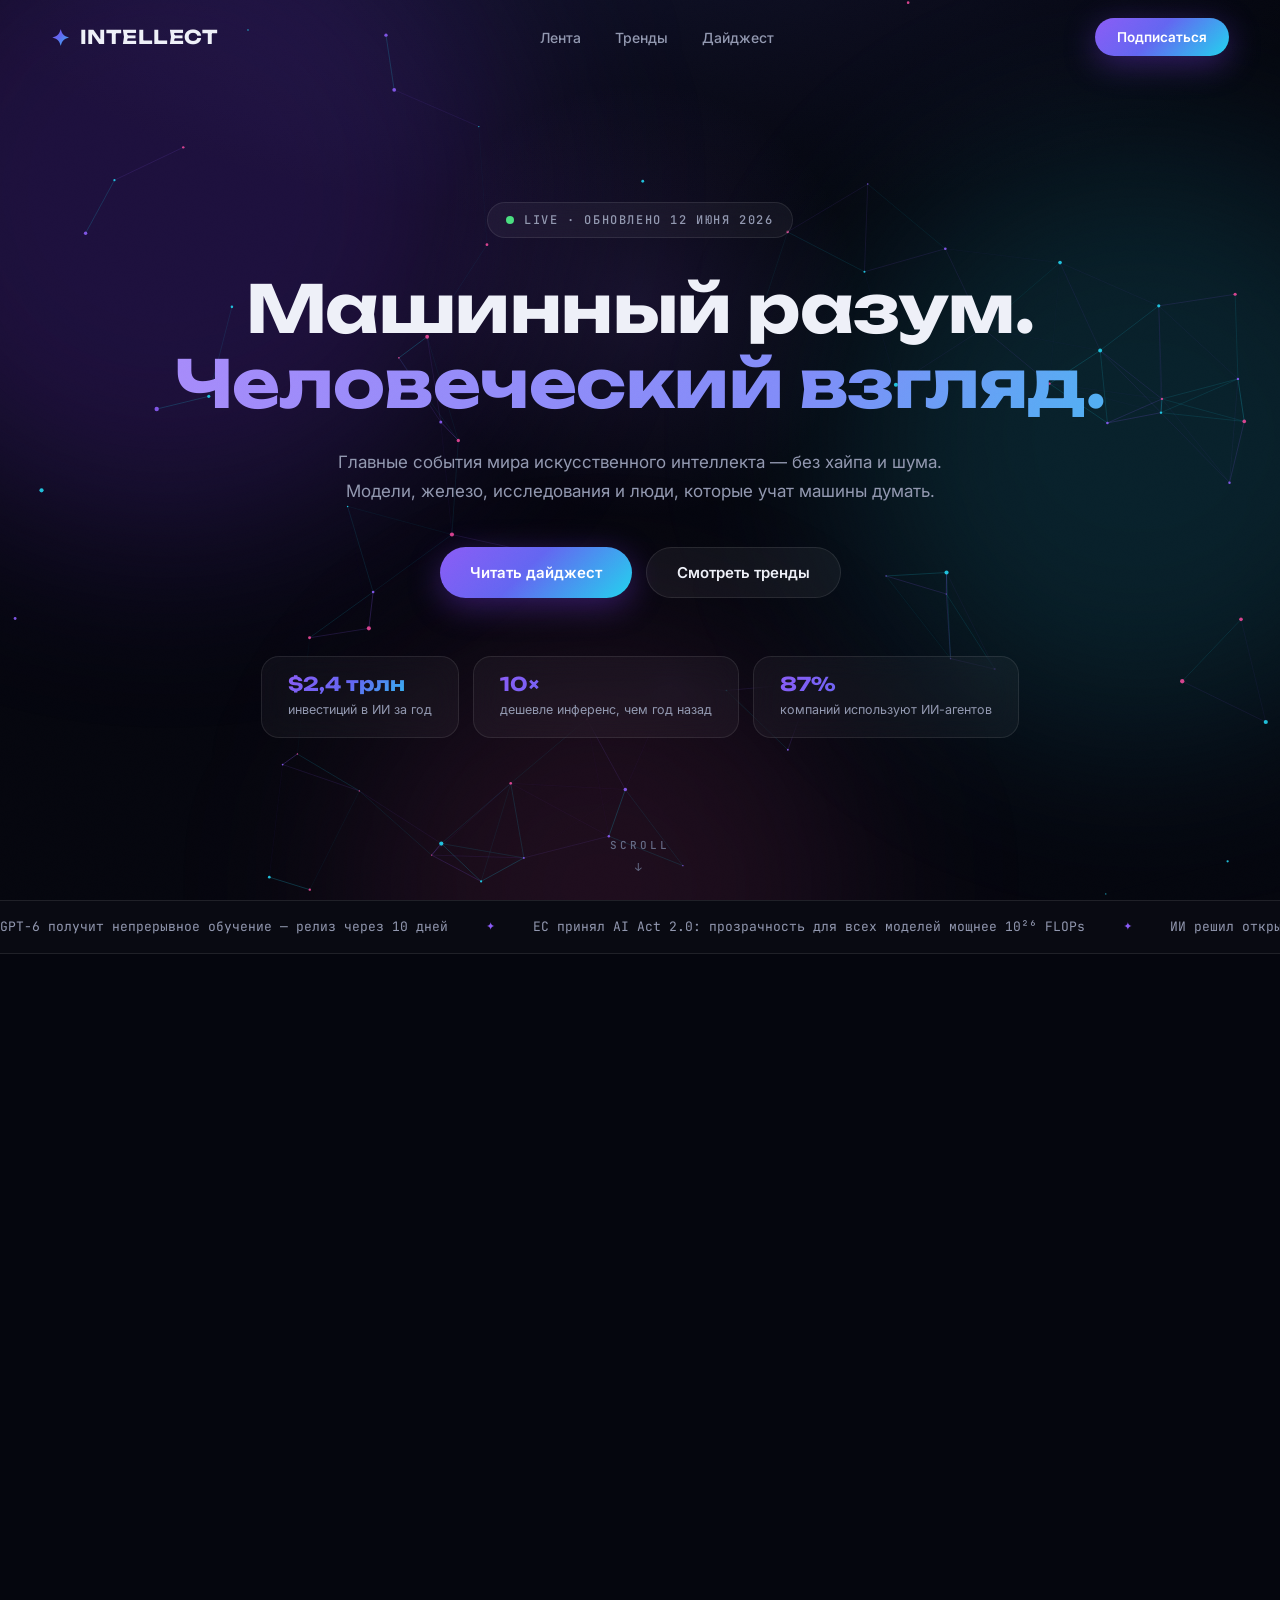
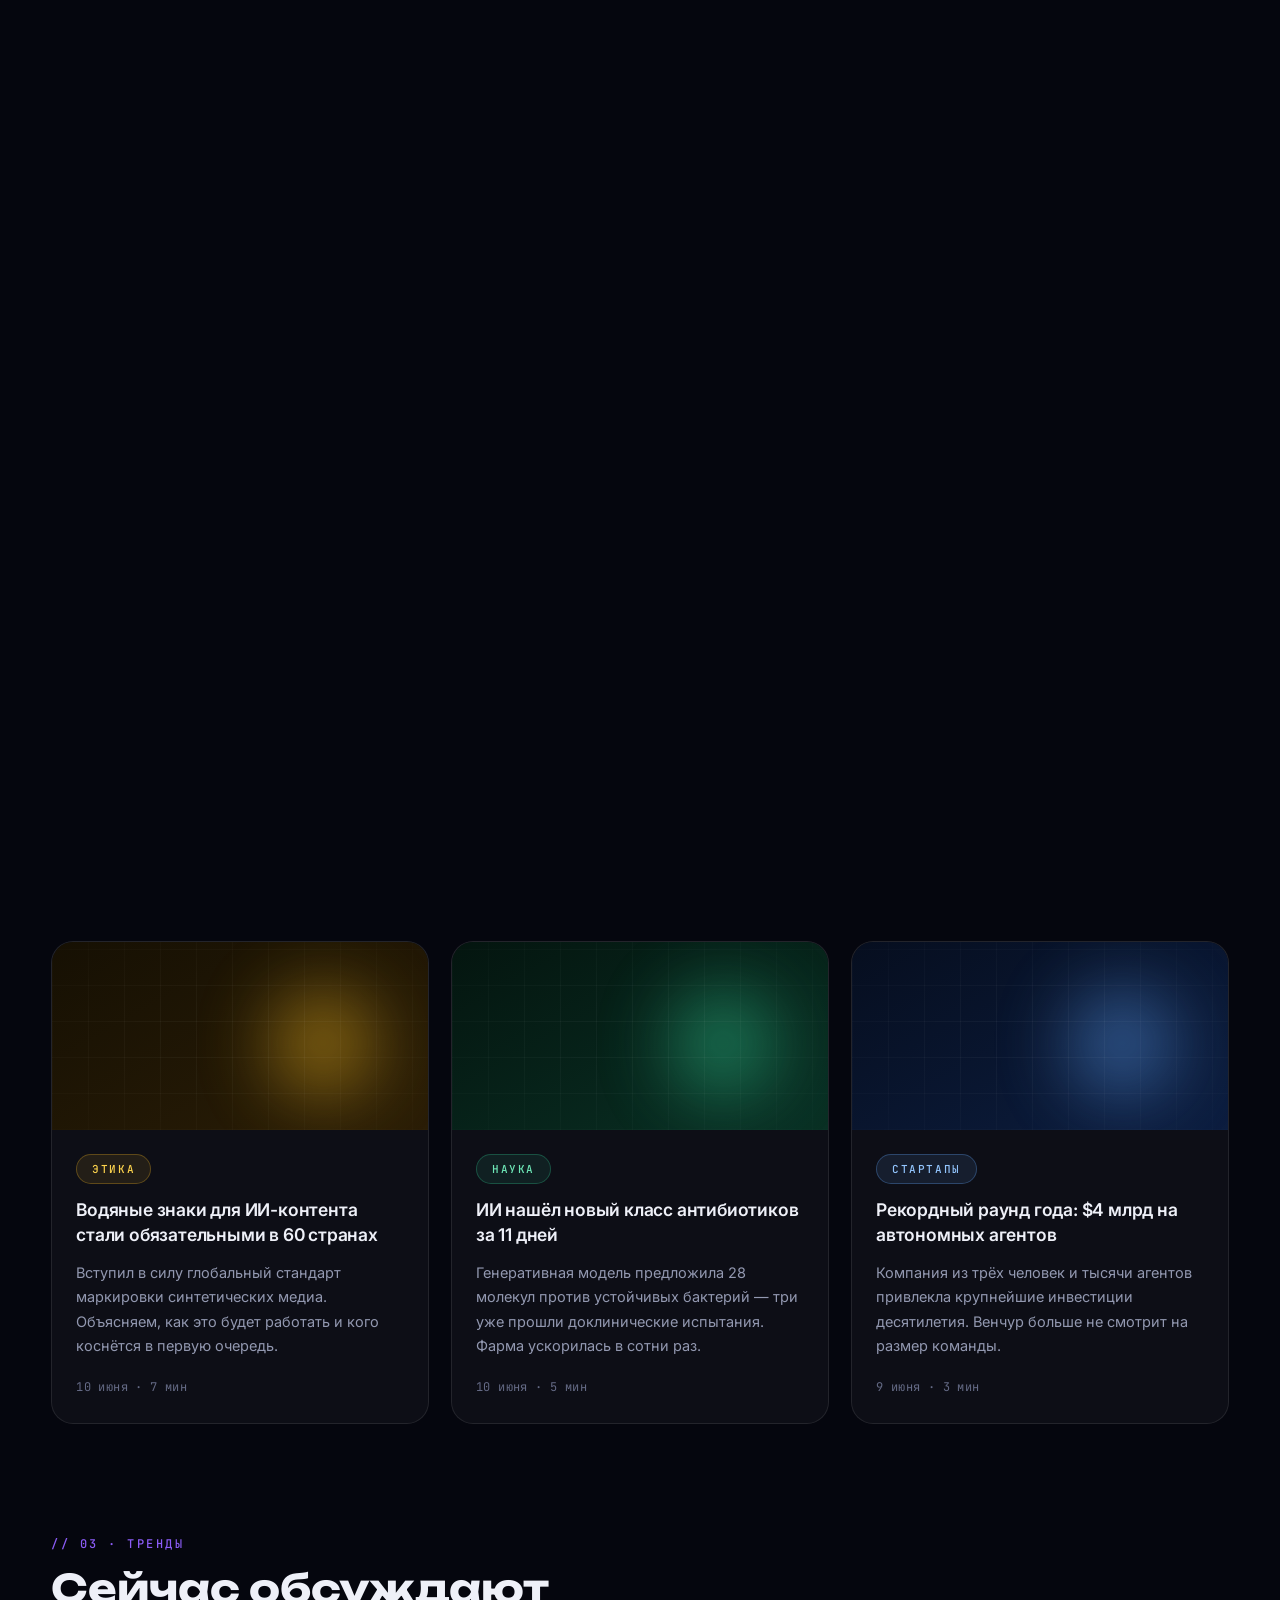
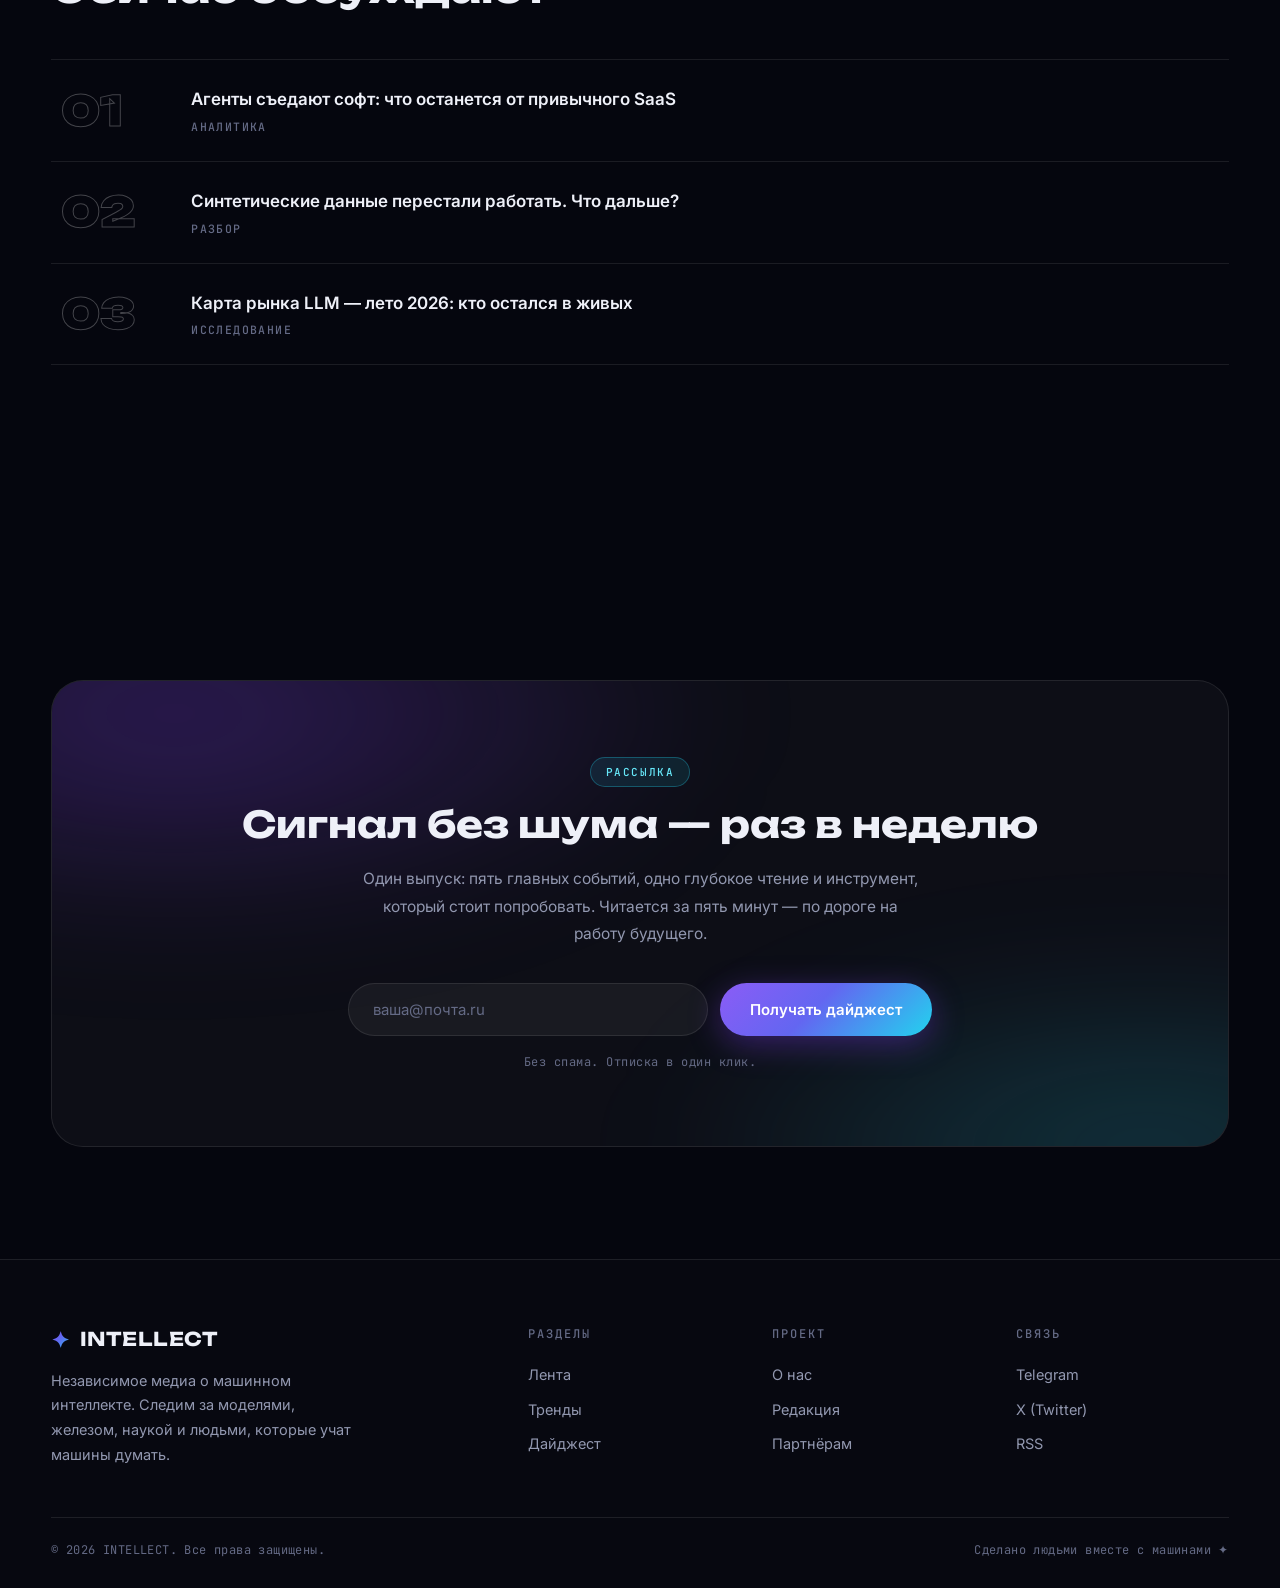
==== index.html @ b6267f6d "Add INTELLECT — AI news landing page design Self-contained dark futuristic landing page for an AI ne" ====
<!DOCTYPE html>
<html lang="ru" id="top">
<head>
<meta charset="UTF-8">
<meta name="viewport" content="width=device-width, initial-scale=1.0">
<title>INTELLECT — новости искусственного интеллекта</title>
<meta name="description" content="Главные события мира искусственного интеллекта — модели, железо, исследования и люди, которые учат машины думать. Без хайпа и шума.">
<meta property="og:title" content="INTELLECT — новости искусственного интеллекта">
<meta property="og:description" content="Машинный разум. Человеческий взгляд. Главные новости ИИ — каждый день.">
<meta property="og:type" content="website">
<link rel="icon" href="data:image/svg+xml,%3Csvg xmlns='http://www.w3.org/2000/svg' viewBox='0 0 64 64'%3E%3Cdefs%3E%3ClinearGradient id='g' x1='0' y1='0' x2='1' y2='1'%3E%3Cstop offset='0' stop-color='%238b5cf6'/%3E%3Cstop offset='1' stop-color='%2322d3ee'/%3E%3C/linearGradient%3E%3C/defs%3E%3Crect width='64' height='64' rx='14' fill='url(%23g)'/%3E%3Cpath d='M32 12l5 13 13 5-13 5-5 13-5-13-13-5 13-5z' fill='white'/%3E%3C/svg%3E">
<link rel="preconnect" href="https://fonts.googleapis.com">
<link rel="preconnect" href="https://fonts.gstatic.com" crossorigin>
<link href="https://fonts.googleapis.com/css2?family=Unbounded:wght@500;600;700;900&family=Inter:wght@400;500;600;700&family=JetBrains+Mono:wght@400;500&display=swap" rel="stylesheet">
<style>
/* ============ БАЗА ============ */
:root{
  --bg:#05060e;
  --bg-2:#0a0c1a;
  --card:rgba(255,255,255,.035);
  --line:rgba(255,255,255,.09);
  --txt:#eef0f8;
  --mut:#9298b0;
  --mut-2:#646a85;
  --vio:#8b5cf6;
  --cyn:#22d3ee;
  --pnk:#f472b6;
  --grad:linear-gradient(135deg,#8b5cf6 0%,#6366f1 45%,#22d3ee 100%);
  --ease:cubic-bezier(.22,1,.36,1);
}
*{margin:0;padding:0;box-sizing:border-box}
html{scroll-behavior:smooth;scroll-padding-top:96px}
body{
  background:var(--bg);
  color:var(--txt);
  font:400 16px/1.6 "Inter",system-ui,sans-serif;
  -webkit-font-smoothing:antialiased;
  overflow-x:hidden;
}
::selection{background:rgba(139,92,246,.45);color:#fff}
::-webkit-scrollbar{width:10px}
::-webkit-scrollbar-track{background:var(--bg)}
::-webkit-scrollbar-thumb{background:linear-gradient(180deg,#8b5cf6,#22d3ee);border-radius:99px;border:2px solid var(--bg)}
a{color:inherit;text-decoration:none}
img{max-width:100%;display:block}
.container{width:min(1180px,92%);margin:0 auto}
:focus-visible{outline:2px solid var(--vio);outline-offset:3px;border-radius:6px}

/* ============ ГЛОБАЛЬНЫЕ СЛОИ ============ */
.progress{
  position:fixed;top:0;left:0;z-index:100;
  width:100%;height:2px;
  background:var(--grad);
  transform-origin:0 50%;transform:scaleX(0);
}
.glow{
  position:fixed;top:0;left:0;z-index:1;
  width:620px;height:620px;border-radius:50%;
  background:radial-gradient(closest-side,rgba(139,92,246,.13),transparent 70%);
  pointer-events:none;mix-blend-mode:screen;
  will-change:transform;
}
.grain{
  position:fixed;inset:0;z-index:90;pointer-events:none;
  opacity:.05;mix-blend-mode:overlay;
  background-image:url("data:image/svg+xml,%3Csvg xmlns='http://www.w3.org/2000/svg' width='160' height='160'%3E%3Cfilter id='n'%3E%3CfeTurbulence type='fractalNoise' baseFrequency='0.9' numOctaves='2'/%3E%3C/filter%3E%3Crect width='160' height='160' filter='url(%23n)' opacity='0.5'/%3E%3C/svg%3E");
}
@media (pointer:coarse){.glow{display:none}}

/* ============ НАВИГАЦИЯ ============ */
.nav{
  position:fixed;top:0;left:0;right:0;z-index:50;
  transition:background .4s,border-color .4s,backdrop-filter .4s;
  border-bottom:1px solid transparent;
}
.nav.scrolled{
  background:rgba(5,6,14,.72);
  -webkit-backdrop-filter:blur(18px);backdrop-filter:blur(18px);
  border-bottom-color:var(--line);
}
.nav-inner{height:74px;display:flex;align-items:center;justify-content:space-between;gap:24px}
.logo{
  font:700 19px "Unbounded",sans-serif;letter-spacing:.5px;
  display:flex;align-items:center;gap:10px;white-space:nowrap;
}
.logo .spark{
  background:var(--grad);
  -webkit-background-clip:text;background-clip:text;color:transparent;
  font-size:22px;
}
.nav-links{display:flex;gap:34px}
.nav-links a{
  font:500 14px "Inter",sans-serif;color:var(--mut);
  padding:6px 0;position:relative;transition:color .3s;
}
.nav-links a::after{
  content:"";position:absolute;left:0;bottom:0;height:2px;width:100%;
  background:var(--grad);border-radius:2px;
  transform:scaleX(0);transform-origin:0 50%;transition:transform .35s var(--ease);
}
.nav-links a:hover{color:var(--txt)}
.nav-links a:hover::after{transform:scaleX(1)}

.btn{
  display:inline-flex;align-items:center;justify-content:center;gap:9px;
  padding:15px 30px;border-radius:999px;border:0;cursor:pointer;
  font:600 15px "Inter",sans-serif;color:var(--txt);
  transition:transform .3s var(--ease),box-shadow .3s,background .3s,border-color .3s;
  white-space:nowrap;
}
.btn-primary{
  background:var(--grad);color:#fff;
  box-shadow:0 8px 32px rgba(124,58,237,.38);
}
.btn-primary:hover{transform:translateY(-2px);box-shadow:0 14px 44px rgba(124,58,237,.5)}
.btn-ghost{
  background:rgba(255,255,255,.05);
  border:1px solid var(--line);
}
.btn-ghost:hover{transform:translateY(-2px);border-color:rgba(255,255,255,.25);background:rgba(255,255,255,.08)}
.btn-small{padding:11px 22px;font-size:13.5px}

.burger{
  display:none;flex-direction:column;gap:6px;
  background:none;border:0;cursor:pointer;padding:8px;z-index:60;
}
.burger span{width:24px;height:2px;background:var(--txt);border-radius:2px;transition:transform .35s var(--ease),opacity .3s}
.menu-open .burger span:nth-child(1){transform:translateY(4px) rotate(45deg)}
.menu-open .burger span:nth-child(2){transform:translateY(-4px) rotate(-45deg)}

.mobile-menu{
  position:fixed;inset:0;z-index:49;
  background:rgba(5,6,14,.93);
  -webkit-backdrop-filter:blur(24px);backdrop-filter:blur(24px);
  display:flex;flex-direction:column;align-items:center;justify-content:center;gap:10px;
  opacity:0;pointer-events:none;transition:opacity .4s;
}
.menu-open .mobile-menu{opacity:1;pointer-events:auto}
.mobile-menu a{font:600 1.55rem "Unbounded",sans-serif;padding:16px;color:var(--mut);transition:color .3s}
.mobile-menu a:hover{color:var(--txt)}

/* ============ HERO ============ */
.hero{
  position:relative;min-height:100svh;
  display:flex;align-items:center;
  padding:150px 0 110px;
  overflow:hidden;
  background:radial-gradient(ellipse 80% 50% at 50% -10%,rgba(99,102,241,.12),transparent 70%);
}
.aurora{
  position:absolute;border-radius:50%;
  filter:blur(95px);pointer-events:none;will-change:transform;
}
.a1{width:54vw;height:54vw;left:-14vw;top:-12vw;background:rgba(124,58,237,.21);animation:drift1 22s ease-in-out infinite alternate}
.a2{width:46vw;height:46vw;right:-12vw;top:16%;background:rgba(34,211,238,.13);animation:drift2 26s ease-in-out infinite alternate}
.a3{width:38vw;height:38vw;left:28%;bottom:-18vw;background:rgba(236,72,153,.11);animation:drift3 30s ease-in-out infinite alternate}
@keyframes drift1{to{transform:translate(9vw,7vw) scale(1.15)}}
@keyframes drift2{to{transform:translate(-7vw,9vw) scale(1.2)}}
@keyframes drift3{to{transform:translate(6vw,-8vw) scale(1.1)}}

#net{position:absolute;inset:0;width:100%;height:100%;z-index:1}
.hero-content{position:relative;z-index:2;text-align:center}

.live-chip{
  display:inline-flex;align-items:center;gap:10px;
  font:500 12px "JetBrains Mono",monospace;letter-spacing:1.6px;text-transform:uppercase;
  color:var(--mut);
  background:rgba(255,255,255,.045);border:1px solid var(--line);
  padding:9px 18px;border-radius:999px;margin-bottom:34px;
  -webkit-backdrop-filter:blur(10px);backdrop-filter:blur(10px);
}
.live-chip .dot{
  width:8px;height:8px;border-radius:50%;background:#4ade80;
  animation:pulse 2s ease-in-out infinite;
}
@keyframes pulse{
  0%,100%{box-shadow:0 0 0 0 rgba(74,222,128,.55)}
  50%{box-shadow:0 0 0 7px rgba(74,222,128,0)}
}

.hero h1{
  font:700 clamp(2.15rem,5.6vw,4.1rem)/1.14 "Unbounded",sans-serif;
  letter-spacing:-.5px;margin-bottom:26px;
}
.grad{
  background:linear-gradient(120deg,#a78bfa,#818cf8 30%,#22d3ee 60%,#f472b6 90%);
  background-size:220% 220%;
  -webkit-background-clip:text;background-clip:text;color:transparent;
  animation:gradShift 8s ease-in-out infinite alternate;
}
@keyframes gradShift{to{background-position:100% 100%}}

.hero-sub{
  max-width:620px;margin:0 auto 40px;
  font-size:17px;line-height:1.75;color:var(--mut);
}
.hero-actions{display:flex;gap:14px;justify-content:center;flex-wrap:wrap;margin-bottom:58px}

.hero-stats{display:flex;gap:14px;justify-content:center;flex-wrap:wrap}
.stat{
  background:rgba(255,255,255,.04);border:1px solid var(--line);
  -webkit-backdrop-filter:blur(14px);backdrop-filter:blur(14px);
  border-radius:18px;padding:15px 26px;text-align:left;
  animation:float 7s ease-in-out infinite;
}
.stat:nth-child(2){animation-delay:1.2s;animation-duration:8s}
.stat:nth-child(3){animation-delay:2.4s;animation-duration:9s}
@keyframes float{50%{transform:translateY(-9px)}}
.stat b{display:block;font:700 19px "Unbounded",sans-serif;
  background:var(--grad);-webkit-background-clip:text;background-clip:text;color:transparent;}
.stat span{font-size:12.5px;color:var(--mut)}

.scroll-hint{
  position:absolute;bottom:26px;left:50%;transform:translateX(-50%);z-index:2;
  font:500 11px "JetBrains Mono",monospace;letter-spacing:3px;text-transform:uppercase;
  color:var(--mut-2);display:flex;flex-direction:column;align-items:center;gap:8px;
}
.scroll-hint i{font-style:normal;animation:bounce 1.8s ease-in-out infinite}
@keyframes bounce{50%{transform:translateY(6px)}}

/* ============ БЕГУЩАЯ СТРОКА ============ */
.ticker{
  border-top:1px solid var(--line);border-bottom:1px solid var(--line);
  background:rgba(255,255,255,.018);
  padding:17px 0;overflow:hidden;position:relative;z-index:2;
}
.ticker-track{display:flex;width:max-content;animation:tick 42s linear infinite}
.ticker:hover .ticker-track{animation-play-state:paused}
.ticker-group{display:flex;align-items:center;gap:38px;padding-right:38px}
.ticker .item{font:400 13px "JetBrains Mono",monospace;color:var(--mut);white-space:nowrap}
.ticker .sep{color:var(--vio);font-size:11px}
@keyframes tick{to{transform:translateX(-50%)}}

/* ============ СЕКЦИИ ============ */
.section{padding:112px 0;position:relative;z-index:2}
.section-head{margin-bottom:46px}
.kicker{
  font:500 12px "JetBrains Mono",monospace;letter-spacing:2.5px;text-transform:uppercase;
  color:var(--vio);margin-bottom:12px;
}
.section-head h2{font:700 clamp(1.65rem,3.4vw,2.45rem) "Unbounded",sans-serif;letter-spacing:-.3px}

/* чипы категорий */
.chip{
  display:inline-flex;align-self:flex-start;
  font:500 11px "JetBrains Mono",monospace;letter-spacing:1.6px;text-transform:uppercase;
  padding:7px 15px;border-radius:999px;
}
.chip-violet{color:#c4b5fd;background:rgba(139,92,246,.12);border:1px solid rgba(139,92,246,.32)}
.chip-cyan{color:#67e8f9;background:rgba(34,211,238,.1);border:1px solid rgba(34,211,238,.3)}
.chip-pink{color:#f9a8d4;background:rgba(236,72,153,.1);border:1px solid rgba(236,72,153,.3)}
.chip-amber{color:#fcd34d;background:rgba(251,191,36,.09);border:1px solid rgba(251,191,36,.28)}
.chip-green{color:#6ee7b7;background:rgba(52,211,153,.09);border:1px solid rgba(52,211,153,.28)}
.chip-blue{color:#93c5fd;background:rgba(96,165,250,.1);border:1px solid rgba(96,165,250,.3)}

/* ============ ГЛАВНЫЙ МАТЕРИАЛ ============ */
.featured{
  display:grid;grid-template-columns:1.05fr 1fr;
  background:var(--card);border:1px solid var(--line);border-radius:28px;
  overflow:hidden;position:relative;margin-bottom:118px;
  transition:transform .15s linear;will-change:transform;
}
.featured::before{
  content:"";position:absolute;inset:0;border-radius:inherit;padding:1px;
  background:linear-gradient(135deg,rgba(139,92,246,.55),rgba(34,211,238,.22) 45%,transparent 70%);
  -webkit-mask:linear-gradient(#000 0 0) content-box,linear-gradient(#000 0 0);
  -webkit-mask-composite:xor;mask-composite:exclude;
  pointer-events:none;
}
.featured-art{
  position:relative;min-height:400px;overflow:hidden;
  background:
    radial-gradient(90% 90% at 15% 15%,rgba(124,58,237,.3),transparent 60%),
    radial-gradient(90% 90% at 85% 85%,rgba(34,211,238,.22),transparent 60%),
    linear-gradient(160deg,#0b0d20,#10142e);
}
.featured-art::before{
  content:"";position:absolute;inset:0;
  background-image:
    repeating-linear-gradient(90deg,rgba(255,255,255,.045) 0 1px,transparent 1px 44px),
    repeating-linear-gradient(0deg,rgba(255,255,255,.045) 0 1px,transparent 1px 44px);
  -webkit-mask:radial-gradient(80% 80% at 50% 50%,#000 30%,transparent 100%);
  mask:radial-gradient(80% 80% at 50% 50%,#000 30%,transparent 100%);
}
.ring{
  position:absolute;top:50%;left:50%;border-radius:50%;
  border:1px dashed rgba(255,255,255,.16);
  translate:-50% -50%;
}
.r1{width:190px;height:190px;animation:spin 18s linear infinite}
.r2{width:290px;height:290px;animation:spin 30s linear infinite reverse;border-color:rgba(139,92,246,.3)}
.r3{width:390px;height:390px;animation:spin 44s linear infinite;border-color:rgba(34,211,238,.2)}
@keyframes spin{to{rotate:360deg}}
.core{
  position:absolute;top:50%;left:50%;translate:-50% -50%;
  width:110px;height:110px;border-radius:50%;
  background:radial-gradient(circle at 35% 35%,#a78bfa,#6366f1 55%,#0ea5e9);
  filter:blur(2px);
  box-shadow:0 0 80px 24px rgba(124,58,237,.45),0 0 160px 60px rgba(34,211,238,.18);
  animation:corePulse 5s ease-in-out infinite;
}
@keyframes corePulse{50%{scale:1.12;box-shadow:0 0 100px 34px rgba(124,58,237,.6),0 0 200px 80px rgba(34,211,238,.25)}}
.sat{
  position:absolute;top:50%;left:50%;width:10px;height:10px;border-radius:50%;
  background:#22d3ee;box-shadow:0 0 14px 3px rgba(34,211,238,.8);
  translate:-50% -50%;
  animation:orbit 9s linear infinite;
}
@keyframes orbit{
  from{transform:rotate(0) translateX(145px)}
  to{transform:rotate(360deg) translateX(145px)}
}
.featured-body{
  padding:clamp(30px,4.5vw,58px);
  display:flex;flex-direction:column;justify-content:center;gap:19px;
}
.featured-body h3{
  font:600 clamp(1.32rem,2.5vw,1.92rem)/1.28 "Unbounded",sans-serif;letter-spacing:-.3px;
}
.featured-body p{color:var(--mut);font-size:15.5px;line-height:1.78}
.meta{font:400 12px "JetBrains Mono",monospace;color:var(--mut-2);letter-spacing:.4px}
.more{
  display:inline-flex;align-items:center;gap:9px;align-self:flex-start;
  font:600 15px "Inter",sans-serif;
  background:var(--grad);-webkit-background-clip:text;background-clip:text;color:transparent;
}
.more span{transition:transform .3s var(--ease);background:var(--grad);-webkit-background-clip:text;background-clip:text;color:transparent}
.more:hover span{transform:translateX(6px)}

/* ============ СЕТКА НОВОСТЕЙ ============ */
.grid{display:grid;grid-template-columns:repeat(3,1fr);gap:22px}
.card{
  background:var(--card);border:1px solid var(--line);border-radius:22px;
  overflow:hidden;display:flex;flex-direction:column;
  transition:transform .45s var(--ease),border-color .45s,box-shadow .45s;
}
.card:hover{
  transform:translateY(-8px);
  border-color:rgba(255,255,255,.2);
  box-shadow:0 28px 64px -22px rgba(124,58,237,.4);
}
.card-art{height:188px;position:relative;overflow:hidden}
.card-art::before{
  content:"";position:absolute;inset:0;z-index:1;
  background-image:
    repeating-linear-gradient(90deg,rgba(255,255,255,.04) 0 1px,transparent 1px 36px),
    repeating-linear-gradient(0deg,rgba(255,255,255,.04) 0 1px,transparent 1px 36px);
  -webkit-mask:radial-gradient(90% 90% at 50% 50%,#000 20%,transparent 100%);
  mask:radial-gradient(90% 90% at 50% 50%,#000 20%,transparent 100%);
}
.orb{
  position:absolute;width:150px;height:150px;border-radius:50%;
  filter:blur(36px);opacity:.75;top:14%;left:52%;
  animation:orbDrift 9s ease-in-out infinite alternate;
  transition:scale .6s var(--ease);
}
.card:hover .orb{scale:1.3}
@keyframes orbDrift{to{transform:translate(-70px,34px) scale(1.2)}}
.art-1{background:linear-gradient(150deg,#0d0a26,#171040)}
.art-1 .orb{background:radial-gradient(circle,#8b5cf6,transparent 70%)}
.art-2{background:linear-gradient(150deg,#06121f,#0a2333)}
.art-2 .orb{background:radial-gradient(circle,#22d3ee,transparent 70%)}
.art-3{background:linear-gradient(150deg,#1a0a18,#2b1029)}
.art-3 .orb{background:radial-gradient(circle,#f472b6,transparent 70%)}
.art-4{background:linear-gradient(150deg,#161003,#2a1d06)}
.art-4 .orb{background:radial-gradient(circle,#fbbf24,transparent 70%)}
.art-5{background:linear-gradient(150deg,#04150f,#093024)}
.art-5 .orb{background:radial-gradient(circle,#34d399,transparent 70%)}
.art-6{background:linear-gradient(150deg,#060e1f,#0c1d3f)}
.art-6 .orb{background:radial-gradient(circle,#60a5fa,transparent 70%)}
.card-body{padding:24px 24px 28px;display:flex;flex-direction:column;gap:13px;flex:1}
.card-body h4{font:600 17.5px/1.45 "Inter",sans-serif;letter-spacing:-.2px}
.card-body p{font-size:14.5px;line-height:1.68;color:var(--mut)}
.card-body .meta{margin-top:auto;padding-top:8px}

/* ============ ТРЕНДЫ ============ */
.trends{list-style:none}
.trend{
  display:grid;grid-template-columns:104px 1fr auto;align-items:center;gap:26px;
  padding:27px 10px;border-bottom:1px solid var(--line);cursor:pointer;
  transition:background .35s,padding-left .35s var(--ease);
}
.trend:first-child{border-top:1px solid var(--line)}
.trend:hover{background:rgba(255,255,255,.026);padding-left:22px}
.num{
  font:900 2.6rem "Unbounded",sans-serif;line-height:1;
  color:transparent;-webkit-text-stroke:1px rgba(255,255,255,.25);
  transition:.35s;
}
.trend:hover .num{
  -webkit-text-stroke:0px transparent;
  background:var(--grad);-webkit-background-clip:text;background-clip:text;
}
.trend h4{font:600 17px/1.45 "Inter",sans-serif}
.trend-tag{
  display:block;margin-top:7px;
  font:500 11.5px "JetBrains Mono",monospace;letter-spacing:1.4px;text-transform:uppercase;
  color:var(--mut-2);
}
.arrow{
  font-size:22px;color:var(--cyn);
  opacity:0;transform:translate(-8px,8px);
  transition:.35s var(--ease);
}
.trend:hover .arrow{opacity:1;transform:none}

/* ============ ДАЙДЖЕСТ ============ */
.digest{
  position:relative;overflow:hidden;text-align:center;
  background:var(--card);border:1px solid var(--line);border-radius:32px;
  padding:clamp(44px,6.5vw,76px) clamp(24px,5vw,64px);
}
.digest::before{
  content:"";position:absolute;inset:-40%;pointer-events:none;
  background:
    radial-gradient(38% 38% at 28% 26%,rgba(124,58,237,.3),transparent 70%),
    radial-gradient(34% 34% at 74% 78%,rgba(34,211,238,.2),transparent 70%);
  filter:blur(60px);
}
.digest>*{position:relative}
.digest h2{font:700 clamp(1.55rem,3vw,2.3rem) "Unbounded",sans-serif;margin:14px 0 18px}
.digest p{color:var(--mut);max-width:560px;margin:0 auto;font-size:15.5px;line-height:1.75}
.digest-form{margin-top:36px;display:flex;gap:12px;justify-content:center;flex-wrap:wrap}
.digest-form input{
  width:min(360px,100%);
  padding:16px 24px;border-radius:999px;
  background:rgba(255,255,255,.05);border:1px solid var(--line);
  color:var(--txt);font:400 15px "Inter",sans-serif;
  transition:border-color .3s,box-shadow .3s;
}
.digest-form input::placeholder{color:var(--mut-2)}
.digest-form input:focus{outline:0;border-color:var(--vio);box-shadow:0 0 0 4px rgba(139,92,246,.18)}
.digest-note{margin-top:18px;font:400 12px "JetBrains Mono",monospace;color:var(--mut-2);letter-spacing:.5px}
.digest-ok{display:none;margin-top:18px;color:#6ee7b7;font:500 14px "Inter",sans-serif}
.digest.done .digest-ok{display:block}
.digest.done .digest-note{display:none}

/* ============ ФУТЕР ============ */
footer{border-top:1px solid var(--line);position:relative;z-index:2;background:rgba(255,255,255,.012)}
.footer-inner{
  display:grid;grid-template-columns:1.2fr 2fr;gap:56px;
  padding:66px 0 50px;
}
.footer-brand p{color:var(--mut);font-size:14.5px;line-height:1.7;margin-top:16px;max-width:300px}
.footer-cols{display:grid;grid-template-columns:repeat(3,1fr);gap:32px}
.footer-cols h5{
  font:500 12px "JetBrains Mono",monospace;letter-spacing:2px;text-transform:uppercase;
  color:var(--mut-2);margin-bottom:16px;
}
.footer-cols a{display:block;color:var(--mut);font-size:14.5px;padding:5.5px 0;transition:color .3s}
.footer-cols a:hover{color:var(--txt)}
.footer-bottom{
  border-top:1px solid var(--line);
  display:flex;justify-content:space-between;gap:14px;flex-wrap:wrap;
  padding:24px 0 30px;
  font:400 12px "JetBrains Mono",monospace;color:var(--mut-2);letter-spacing:.4px;
}

/* ============ ПОЯВЛЕНИЕ ПРИ СКРОЛЛЕ ============ */
.reveal{opacity:0;transform:translateY(28px);transition:opacity .9s var(--ease),transform .9s var(--ease)}
.reveal.visible{opacity:1;transform:none}

/* ============ АДАПТИВ ============ */
@media (max-width:1000px){
  .grid{grid-template-columns:repeat(2,1fr)}
}
@media (max-width:860px){
  .nav-links,.nav-cta{display:none}
  .burger{display:flex}
  .featured{grid-template-columns:1fr}
  .featured-art{min-height:300px}
  .footer-inner{grid-template-columns:1fr;gap:40px}
  .section{padding:88px 0}
}
@media (max-width:640px){
  .grid{grid-template-columns:1fr}
  .trend{grid-template-columns:64px 1fr auto;gap:16px}
  .num{font-size:1.9rem}
  .hero{padding-top:130px}
  .hero-stats{gap:10px}
  .stat{padding:12px 18px}
  .footer-cols{grid-template-columns:1fr 1fr}
}

/* ============ REDUCED MOTION ============ */
@media (prefers-reduced-motion:reduce){
  *,*::before,*::after{animation-duration:.01ms !important;animation-iteration-count:1 !important;transition-duration:.01ms !important}
  html{scroll-behavior:auto}
  .reveal{opacity:1;transform:none}
  .ticker{overflow-x:auto}
  .ticker-track{animation:none}
}
</style>
</head>
<body>

<div class="progress" id="progress"></div>
<div class="glow" id="glow" aria-hidden="true"></div>
<div class="grain" aria-hidden="true"></div>

<!-- ===== НАВИГАЦИЯ ===== -->
<header class="nav" id="nav">
  <div class="nav-inner container">
    <a class="logo" href="#top"><span class="spark">✦</span>INTELLECT</a>
    <nav class="nav-links" aria-label="Основная навигация">
      <a href="#news">Лента</a>
      <a href="#trending">Тренды</a>
      <a href="#digest">Дайджест</a>
    </nav>
    <a class="btn btn-primary btn-small nav-cta" href="#digest">Подписаться</a>
    <button class="burger" id="burger" aria-label="Открыть меню"><span></span><span></span></button>
  </div>
</header>

<nav class="mobile-menu" id="mobile-menu" aria-label="Мобильное меню">
  <a href="#news">Лента</a>
  <a href="#trending">Тренды</a>
  <a href="#digest">Дайджест</a>
</nav>

<main>

<!-- ===== HERO ===== -->
<section class="hero">
  <div class="aurora a1"></div>
  <div class="aurora a2"></div>
  <div class="aurora a3"></div>
  <canvas id="net" aria-hidden="true"></canvas>

  <div class="hero-content container">
    <div class="live-chip"><span class="dot"></span>LIVE · обновлено 12 июня 2026</div>
    <h1>Машинный разум.<br><span class="grad">Человеческий взгляд.</span></h1>
    <p class="hero-sub">Главные события мира искусственного интеллекта — без хайпа и шума. Модели, железо, исследования и люди, которые учат машины думать.</p>
    <div class="hero-actions">
      <a href="#news" class="btn btn-primary">Читать дайджест</a>
      <a href="#trending" class="btn btn-ghost">Смотреть тренды</a>
    </div>
    <div class="hero-stats">
      <div class="stat"><b>$2,4 трлн</b><span>инвестиций в ИИ за год</span></div>
      <div class="stat"><b>10×</b><span>дешевле инференс, чем год назад</span></div>
      <div class="stat"><b>87%</b><span>компаний используют ИИ-агентов</span></div>
    </div>
  </div>

  <div class="scroll-hint">scroll<i>↓</i></div>
</section>

<!-- ===== БЕГУЩАЯ СТРОКА ===== -->
<div class="ticker" aria-label="Срочные новости">
  <div class="ticker-track">
    <div class="ticker-group">
      <span class="item">GPT-6 получит непрерывное обучение — релиз через 10 дней</span><span class="sep">✦</span>
      <span class="item">ЕС принял AI Act 2.0: прозрачность для всех моделей мощнее 10²⁶ FLOPs</span><span class="sep">✦</span>
      <span class="item">ИИ решил открытую математическую задачу, стоявшую с 1957 года</span><span class="sep">✦</span>
      <span class="item">Нейроинтерфейсы декодируют внутреннюю речь с точностью 94%</span><span class="sep">✦</span>
      <span class="item">Предсказаны структуры всех известных белковых комплексов</span><span class="sep">✦</span>
    </div>
    <div class="ticker-group" aria-hidden="true">
      <span class="item">GPT-6 получит непрерывное обучение — релиз через 10 дней</span><span class="sep">✦</span>
      <span class="item">ЕС принял AI Act 2.0: прозрачность для всех моделей мощнее 10²⁶ FLOPs</span><span class="sep">✦</span>
      <span class="item">ИИ решил открытую математическую задачу, стоявшую с 1957 года</span><span class="sep">✦</span>
      <span class="item">Нейроинтерфейсы декодируют внутреннюю речь с точностью 94%</span><span class="sep">✦</span>
      <span class="item">Предсказаны структуры всех известных белковых комплексов</span><span class="sep">✦</span>
    </div>
  </div>
</div>

<!-- ===== ГЛАВНОЕ + ЛЕНТА ===== -->
<section class="section" id="news">
  <div class="container">

    <div class="section-head reveal">
      <div class="kicker">// 01 · Главное</div>
      <h2>Материал дня</h2>
    </div>

    <article class="featured reveal" id="featured">
      <div class="featured-art" aria-hidden="true">
        <div class="ring r1"></div>
        <div class="ring r2"></div>
        <div class="ring r3"></div>
        <div class="core"></div>
        <div class="sat"></div>
      </div>
      <div class="featured-body">
        <span class="chip chip-violet">Исследования</span>
        <h3>Модели научились думать неделями: началась эра «медленного» ИИ</h3>
        <p>Лаборатории перешли от гонки за параметрами к гонке за временем размышления. Новые системы распределяют вычисления на дни и недели, самостоятельно проверяя гипотезы, — и впервые решают задачи, которые не поддавались человеку. Разбираемся, как «медленное мышление» меняет экономику всей отрасли.</p>
        <div class="meta">Анна Соколова · 12 июня 2026 · 8 мин чтения</div>
        <a class="more" href="#news">Читать полностью <span>→</span></a>
      </div>
    </article>

    <div class="section-head reveal">
      <div class="kicker">// 02 · Лента</div>
      <h2>Свежие новости</h2>
    </div>

    <div class="grid">
      <article class="card reveal">
        <div class="card-art art-1" aria-hidden="true"><span class="orb"></span></div>
        <div class="card-body">
          <span class="chip chip-violet">Модели</span>
          <h4>Открытая модель на 2 трлн параметров впервые обошла закрытые системы</h4>
          <p>Сообщество дообучило свободную модель на распределённом кластере из 40 стран. Бенчмарки показывают паритет с лидерами рынка при цене в двадцать раз ниже.</p>
          <div class="meta">12 июня · 5 мин</div>
        </div>
      </article>

      <article class="card reveal" style="transition-delay:.07s">
        <div class="card-art art-2" aria-hidden="true"><span class="orb"></span></div>
        <div class="card-body">
          <span class="chip chip-cyan">Железо</span>
          <h4>Фотонные чипы ускорили инференс в 40 раз — и почти не греются</h4>
          <p>Стартап из Эйндховена начал серийные поставки оптических ускорителей. Первые дата-центры уже отказываются от классических GPU-стоек.</p>
          <div class="meta">11 июня · 4 мин</div>
        </div>
      </article>

      <article class="card reveal" style="transition-delay:.14s">
        <div class="card-art art-3" aria-hidden="true"><span class="orb"></span></div>
        <div class="card-body">
          <span class="chip chip-pink">Робототехника</span>
          <h4>Первый завод, где люди не работают, а наблюдают</h4>
          <p>В Осаке запущено производство, полностью управляемое мультиагентной системой: 400 гуманоидов, ноль остановок за три месяца.</p>
          <div class="meta">11 июня · 6 мин</div>
        </div>
      </article>

      <article class="card reveal">
        <div class="card-art art-4" aria-hidden="true"><span class="orb"></span></div>
        <div class="card-body">
          <span class="chip chip-amber">Этика</span>
          <h4>Водяные знаки для ИИ-контента стали обязательными в 60 странах</h4>
          <p>Вступил в силу глобальный стандарт маркировки синтетических медиа. Объясняем, как это будет работать и кого коснётся в первую очередь.</p>
          <div class="meta">10 июня · 7 мин</div>
        </div>
      </article>

      <article class="card reveal" style="transition-delay:.07s">
        <div class="card-art art-5" aria-hidden="true"><span class="orb"></span></div>
        <div class="card-body">
          <span class="chip chip-green">Наука</span>
          <h4>ИИ нашёл новый класс антибиотиков за 11 дней</h4>
          <p>Генеративная модель предложила 28 молекул против устойчивых бактерий — три уже прошли доклинические испытания. Фарма ускорилась в сотни раз.</p>
          <div class="meta">10 июня · 5 мин</div>
        </div>
      </article>

      <article class="card reveal" style="transition-delay:.14s">
        <div class="card-art art-6" aria-hidden="true"><span class="orb"></span></div>
        <div class="card-body">
          <span class="chip chip-blue">Стартапы</span>
          <h4>Рекордный раунд года: $4 млрд на автономных агентов</h4>
          <p>Компания из трёх человек и тысячи агентов привлекла крупнейшие инвестиции десятилетия. Венчур больше не смотрит на размер команды.</p>
          <div class="meta">9 июня · 3 мин</div>
        </div>
      </article>
    </div>

  </div>
</section>

<!-- ===== ТРЕНДЫ ===== -->
<section class="section" id="trending" style="padding-top:0">
  <div class="container">
    <div class="section-head reveal">
      <div class="kicker">// 03 · Тренды</div>
      <h2>Сейчас обсуждают</h2>
    </div>

    <ol class="trends">
      <li class="trend reveal">
        <span class="num">01</span>
        <div>
          <h4>Агенты съедают софт: что останется от привычного SaaS</h4>
          <span class="trend-tag">Аналитика</span>
        </div>
        <span class="arrow">↗</span>
      </li>
      <li class="trend reveal">
        <span class="num">02</span>
        <div>
          <h4>Синтетические данные перестали работать. Что дальше?</h4>
          <span class="trend-tag">Разбор</span>
        </div>
        <span class="arrow">↗</span>
      </li>
      <li class="trend reveal">
        <span class="num">03</span>
        <div>
          <h4>Карта рынка LLM — лето 2026: кто остался в живых</h4>
          <span class="trend-tag">Исследование</span>
        </div>
        <span class="arrow">↗</span>
      </li>
      <li class="trend reveal">
        <span class="num">04</span>
        <div>
          <h4>«Мы не нанимаем — мы обучаем»: интервью с основательницей Mira Labs</h4>
          <span class="trend-tag">Интервью</span>
        </div>
        <span class="arrow">↗</span>
      </li>
      <li class="trend reveal">
        <span class="num">05</span>
        <div>
          <h4>Локальные модели на смартфоне: большой тест двенадцати сборок</h4>
          <span class="trend-tag">Тест</span>
        </div>
        <span class="arrow">↗</span>
      </li>
    </ol>
  </div>
</section>

<!-- ===== ДАЙДЖЕСТ ===== -->
<section class="section" id="digest" style="padding-top:0">
  <div class="container">
    <div class="digest reveal">
      <span class="chip chip-cyan">Рассылка</span>
      <h2>Сигнал без шума — раз в неделю</h2>
      <p>Один выпуск: пять главных событий, одно глубокое чтение и инструмент, который стоит попробовать. Читается за пять минут — по дороге на работу будущего.</p>
      <form class="digest-form" id="digest-form">
        <input type="email" required placeholder="ваша@почта.ru" aria-label="Электронная почта">
        <button class="btn btn-primary" type="submit" id="digest-btn">Получать дайджест</button>
      </form>
      <div class="digest-note">Без спама. Отписка в один клик.</div>
      <div class="digest-ok">Готово! Проверьте почту — первое письмо уже летит ✦</div>
    </div>
  </div>
</section>

</main>

<!-- ===== ФУТЕР ===== -->
<footer>
  <div class="container footer-inner">
    <div class="footer-brand">
      <a class="logo" href="#top"><span class="spark">✦</span>INTELLECT</a>
      <p>Независимое медиа о машинном интеллекте. Следим за моделями, железом, наукой и людьми, которые учат машины думать.</p>
    </div>
    <div class="footer-cols">
      <div>
        <h5>Разделы</h5>
        <a href="#news">Лента</a>
        <a href="#trending">Тренды</a>
        <a href="#digest">Дайджест</a>
      </div>
      <div>
        <h5>Проект</h5>
        <a href="#top">О нас</a>
        <a href="#top">Редакция</a>
        <a href="#top">Партнёрам</a>
      </div>
      <div>
        <h5>Связь</h5>
        <a href="#top">Telegram</a>
        <a href="#top">X (Twitter)</a>
        <a href="#top">RSS</a>
      </div>
    </div>
  </div>
  <div class="container footer-bottom">
    <span>© <span id="year">2026</span> INTELLECT. Все права защищены.</span>
    <span>Сделано людьми вместе с машинами ✦</span>
  </div>
</footer>

<script>
(function(){
  "use strict";
  var RM = window.matchMedia("(prefers-reduced-motion: reduce)").matches;
  var FINE = window.matchMedia("(pointer: fine)").matches;

  /* год в футере */
  document.getElementById("year").textContent = new Date().getFullYear();

  /* прогресс-бар и фон навигации */
  var progress = document.getElementById("progress");
  var nav = document.getElementById("nav");
  function onScroll(){
    var h = document.documentElement;
    var max = h.scrollHeight - h.clientHeight;
    progress.style.transform = "scaleX(" + (max > 0 ? h.scrollTop / max : 0) + ")";
    nav.classList.toggle("scrolled", h.scrollTop > 24);
  }
  window.addEventListener("scroll", onScroll, {passive:true});
  onScroll();

  /* мобильное меню */
  var burger = document.getElementById("burger");
  burger.addEventListener("click", function(){
    document.body.classList.toggle("menu-open");
  });
  document.querySelectorAll("#mobile-menu a").forEach(function(a){
    a.addEventListener("click", function(){ document.body.classList.remove("menu-open"); });
  });

  /* появление блоков при скролле */
  var io = new IntersectionObserver(function(entries){
    entries.forEach(function(e){
      if (e.isIntersecting){ e.target.classList.add("visible"); io.unobserve(e.target); }
    });
  }, {threshold:.12, rootMargin:"0px 0px -40px 0px"});
  document.querySelectorAll(".reveal").forEach(function(el){ io.observe(el); });

  /* форма подписки (демо) */
  var form = document.getElementById("digest-form");
  form.addEventListener("submit", function(e){
    e.preventDefault();
    document.getElementById("digest-btn").disabled = true;
    document.getElementById("digest-btn").textContent = "Готово ✓";
    form.closest(".digest").classList.add("done");
  });

  /* курсорное свечение */
  var glow = document.getElementById("glow");
  if (FINE && !RM){
    var gx = innerWidth/2, gy = innerHeight/3, tx = gx, ty = gy;
    window.addEventListener("pointermove", function(e){ tx = e.clientX; ty = e.clientY; }, {passive:true});
    (function loop(){
      gx += (tx - gx) * .08; gy += (ty - gy) * .08;
      glow.style.transform = "translate(" + (gx - 310) + "px," + (gy - 310) + "px)";
      requestAnimationFrame(loop);
    })();
  } else {
    glow.style.display = "none";
  }

  /* лёгкий 3D-наклон главной карточки */
  var featured = document.getElementById("featured");
  if (FINE && !RM){
    featured.addEventListener("pointermove", function(e){
      var r = featured.getBoundingClientRect();
      var x = (e.clientX - r.left) / r.width - .5;
      var y = (e.clientY - r.top) / r.height - .5;
      featured.style.transform = "perspective(1100px) rotateX(" + (-y*3) + "deg) rotateY(" + (x*3) + "deg)";
    });
    featured.addEventListener("pointerleave", function(){
      featured.style.transform = "";
    });
  }

  /* нейросеть на canvas в hero */
  if (!RM){
    var c = document.getElementById("net");
    var ctx = c.getContext("2d");
    var W = 0, H = 0, P = [];
    var COLORS = [[139,92,246],[34,211,238],[236,72,153]];
    var mouse = {x:-1e4, y:-1e4};

    function resize(){
      var dpr = Math.min(window.devicePixelRatio || 1, 2);
      W = c.clientWidth; H = c.clientHeight;
      c.width = W * dpr; c.height = H * dpr;
      ctx.setTransform(dpr, 0, 0, dpr, 0, 0);
    }
    resize();
    window.addEventListener("resize", resize);

    var N = Math.max(40, Math.min(110, Math.floor(W * H / 16000)));
    for (var i = 0; i < N; i++){
      P.push({
        x: Math.random()*W, y: Math.random()*H,
        vx: (Math.random()-.5)*.35, vy: (Math.random()-.5)*.35,
        r: Math.random()*1.6+.6,
        c: COLORS[i % COLORS.length]
      });
    }

    c.parentElement.addEventListener("pointermove", function(e){
      var b = c.getBoundingClientRect();
      mouse.x = e.clientX - b.left; mouse.y = e.clientY - b.top;
    }, {passive:true});
    c.parentElement.addEventListener("pointerleave", function(){
      mouse.x = -1e4; mouse.y = -1e4;
    });

    var LINK = 130;
    function tick(){
      ctx.clearRect(0, 0, W, H);
      for (var i = 0; i < P.length; i++){
        var p = P[i];
        p.x += p.vx; p.y += p.vy;
        if (p.x < -20) p.x = W+20; else if (p.x > W+20) p.x = -20;
        if (p.y < -20) p.y = H+20; else if (p.y > H+20) p.y = -20;
      }
      for (var i = 0; i < P.length; i++){
        for (var j = i+1; j < P.length; j++){
          var a = P[i], b = P[j];
          var dx = a.x-b.x, dy = a.y-b.y;
          var d = dx*dx + dy*dy;
          if (d < LINK*LINK){
            var alpha = (1 - Math.sqrt(d)/LINK) * .32;
            ctx.strokeStyle = (i+j) % 2
              ? "rgba(139,92,246," + alpha + ")"
              : "rgba(34,211,238," + alpha + ")";
            ctx.lineWidth = 1;
            ctx.beginPath(); ctx.moveTo(a.x, a.y); ctx.lineTo(b.x, b.y); ctx.stroke();
          }
        }
        /* связь с курсором */
        var p = P[i];
        var mdx = p.x - mouse.x, mdy = p.y - mouse.y;
        var md = mdx*mdx + mdy*mdy;
        if (md < 170*170){
          var ma = (1 - Math.sqrt(md)/170) * .5;
          ctx.strokeStyle = "rgba(34,211,238," + ma + ")";
          ctx.lineWidth = 1;
          ctx.beginPath(); ctx.moveTo(p.x, p.y); ctx.lineTo(mouse.x, mouse.y); ctx.stroke();
        }
      }
      for (var i = 0; i < P.length; i++){
        var p = P[i];
        ctx.fillStyle = "rgba(" + p.c[0] + "," + p.c[1] + "," + p.c[2] + ",.9)";
        ctx.beginPath(); ctx.arc(p.x, p.y, p.r, 0, 6.2832); ctx.fill();
      }
      requestAnimationFrame(tick);
    }
    tick();
  }
})();
</script>
</body>
</html>
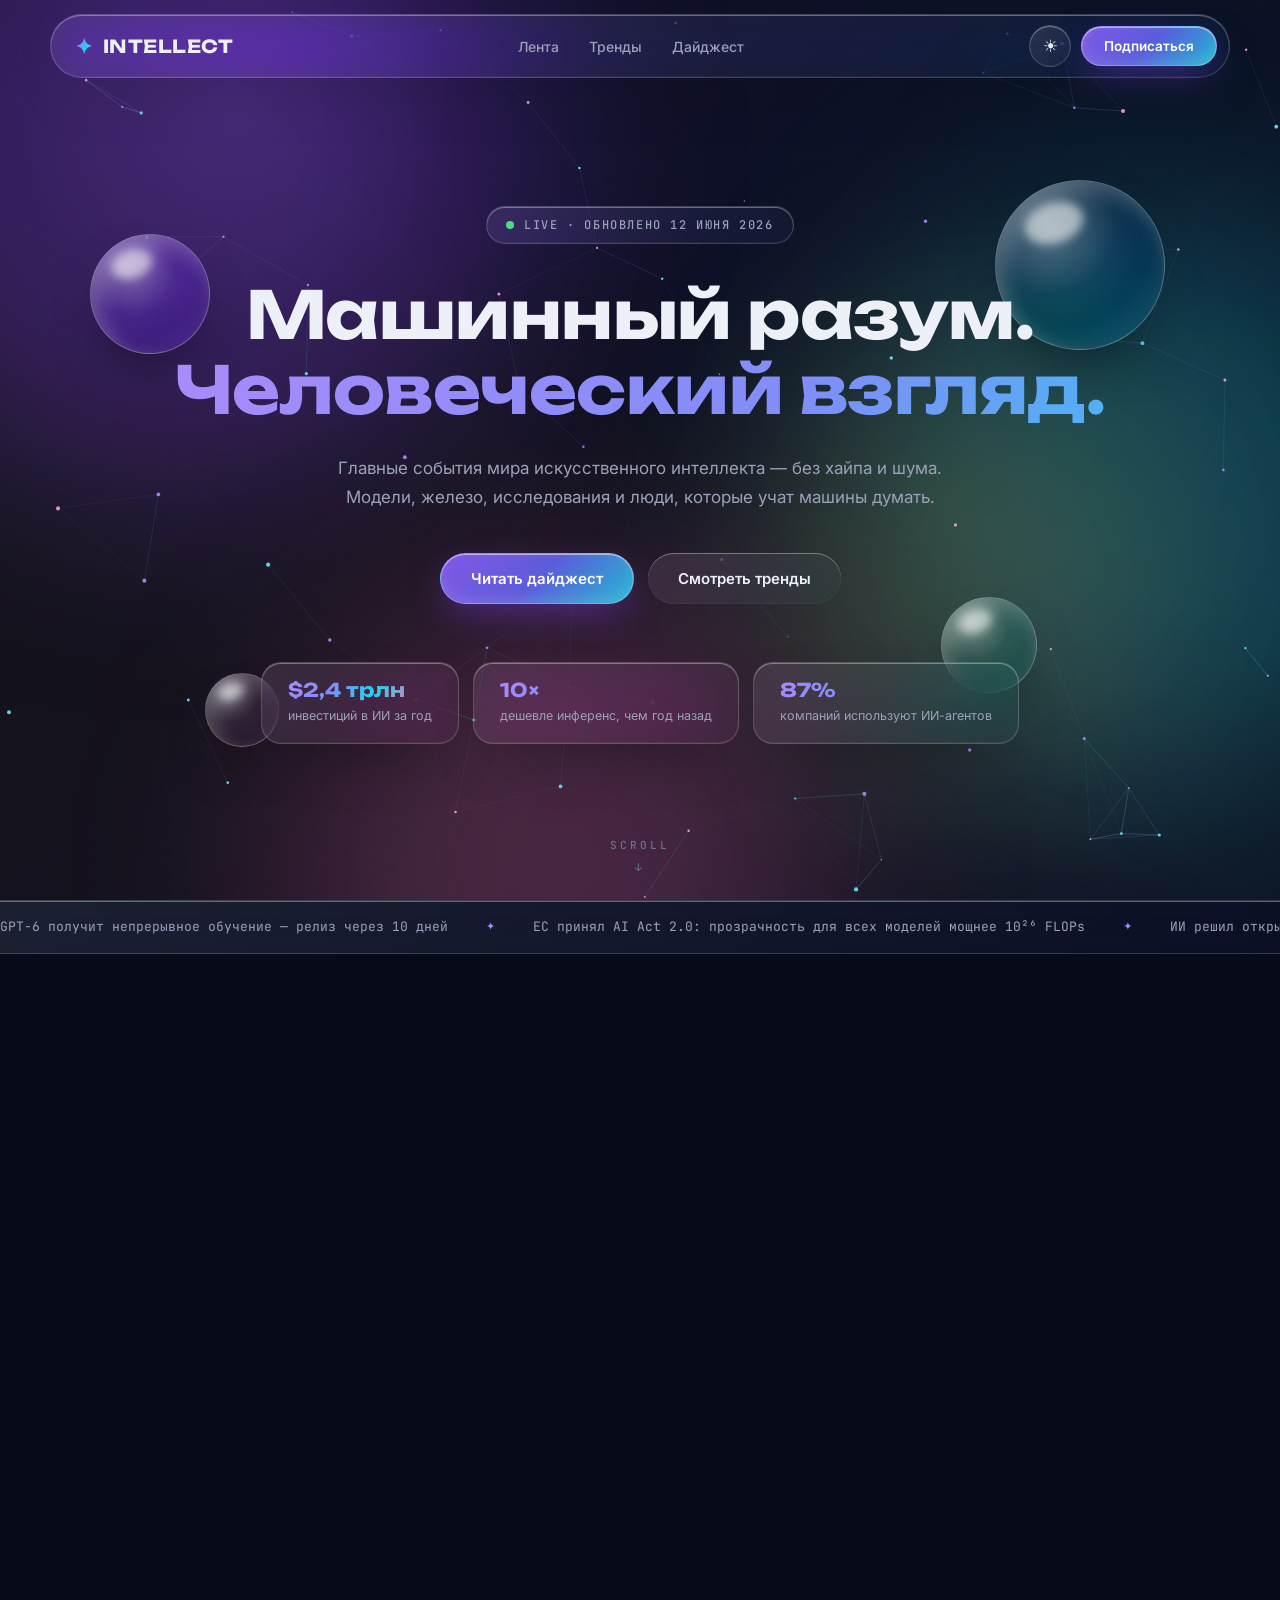
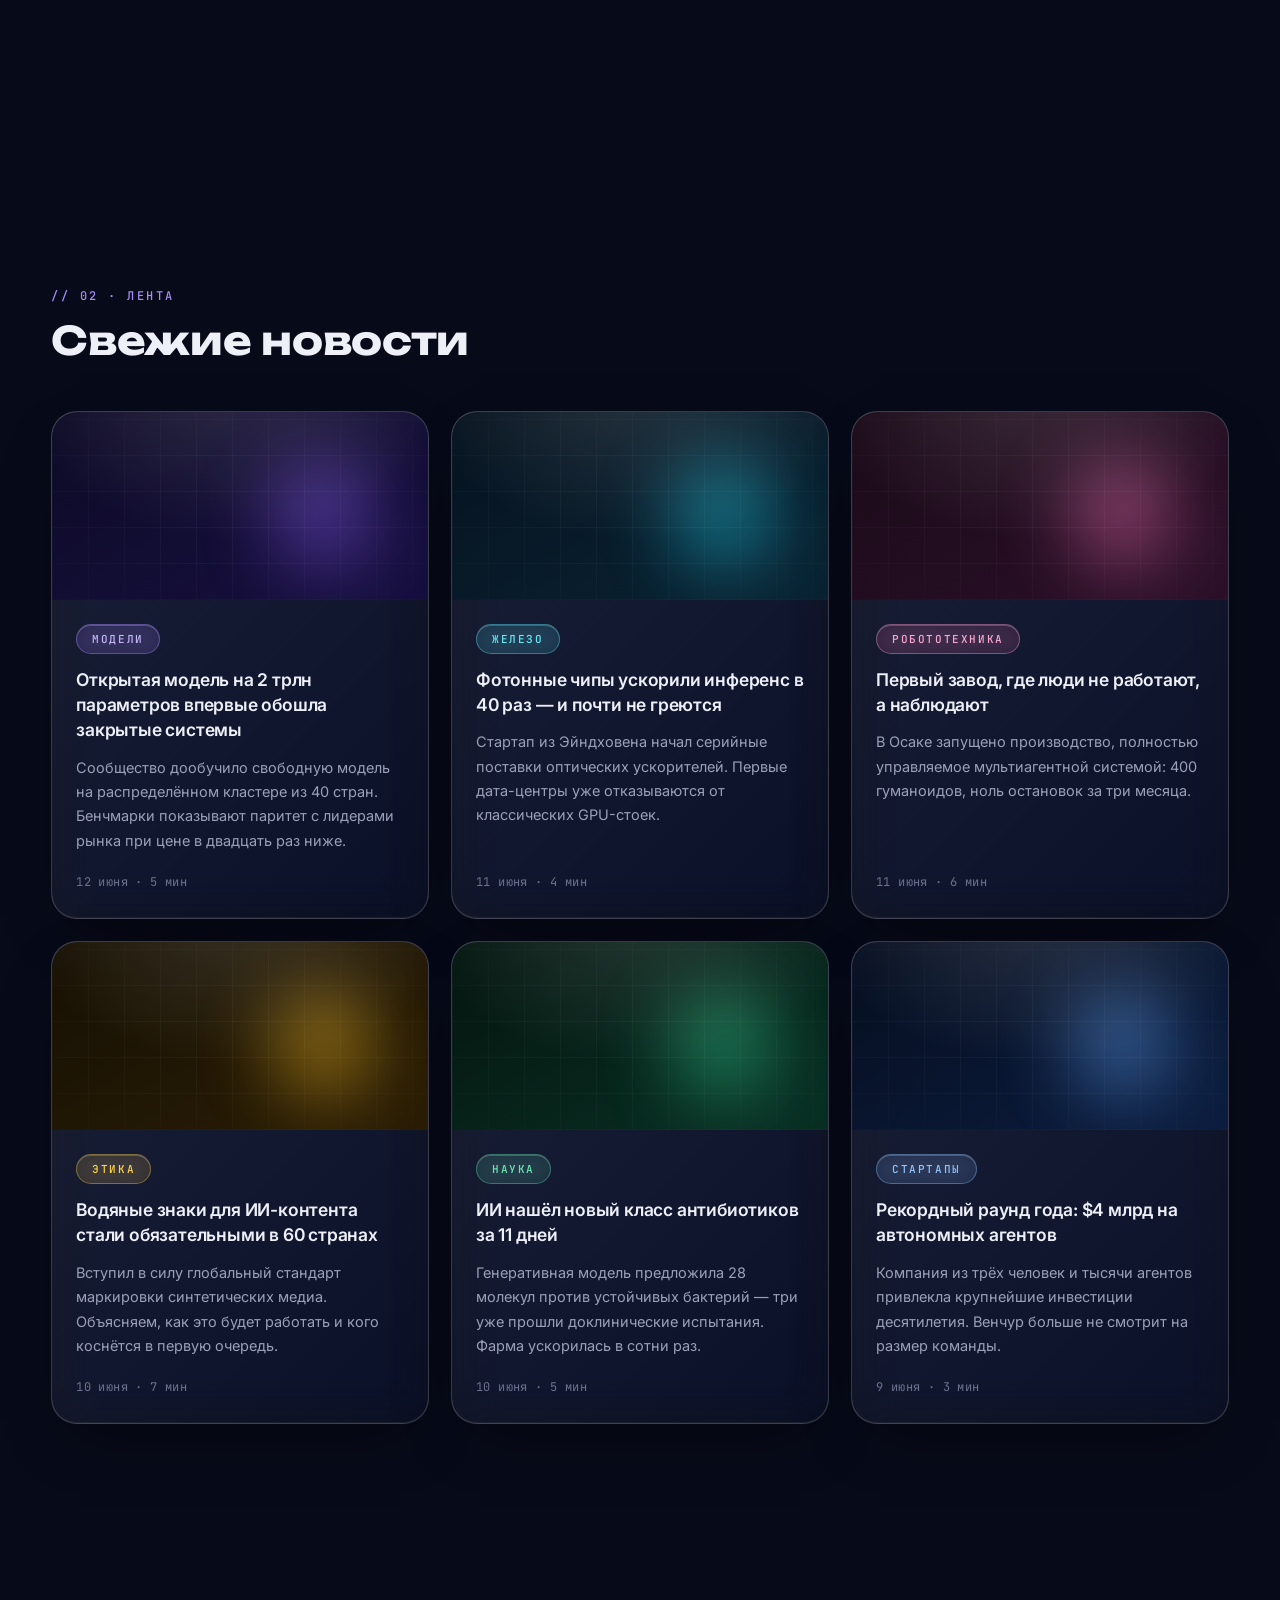
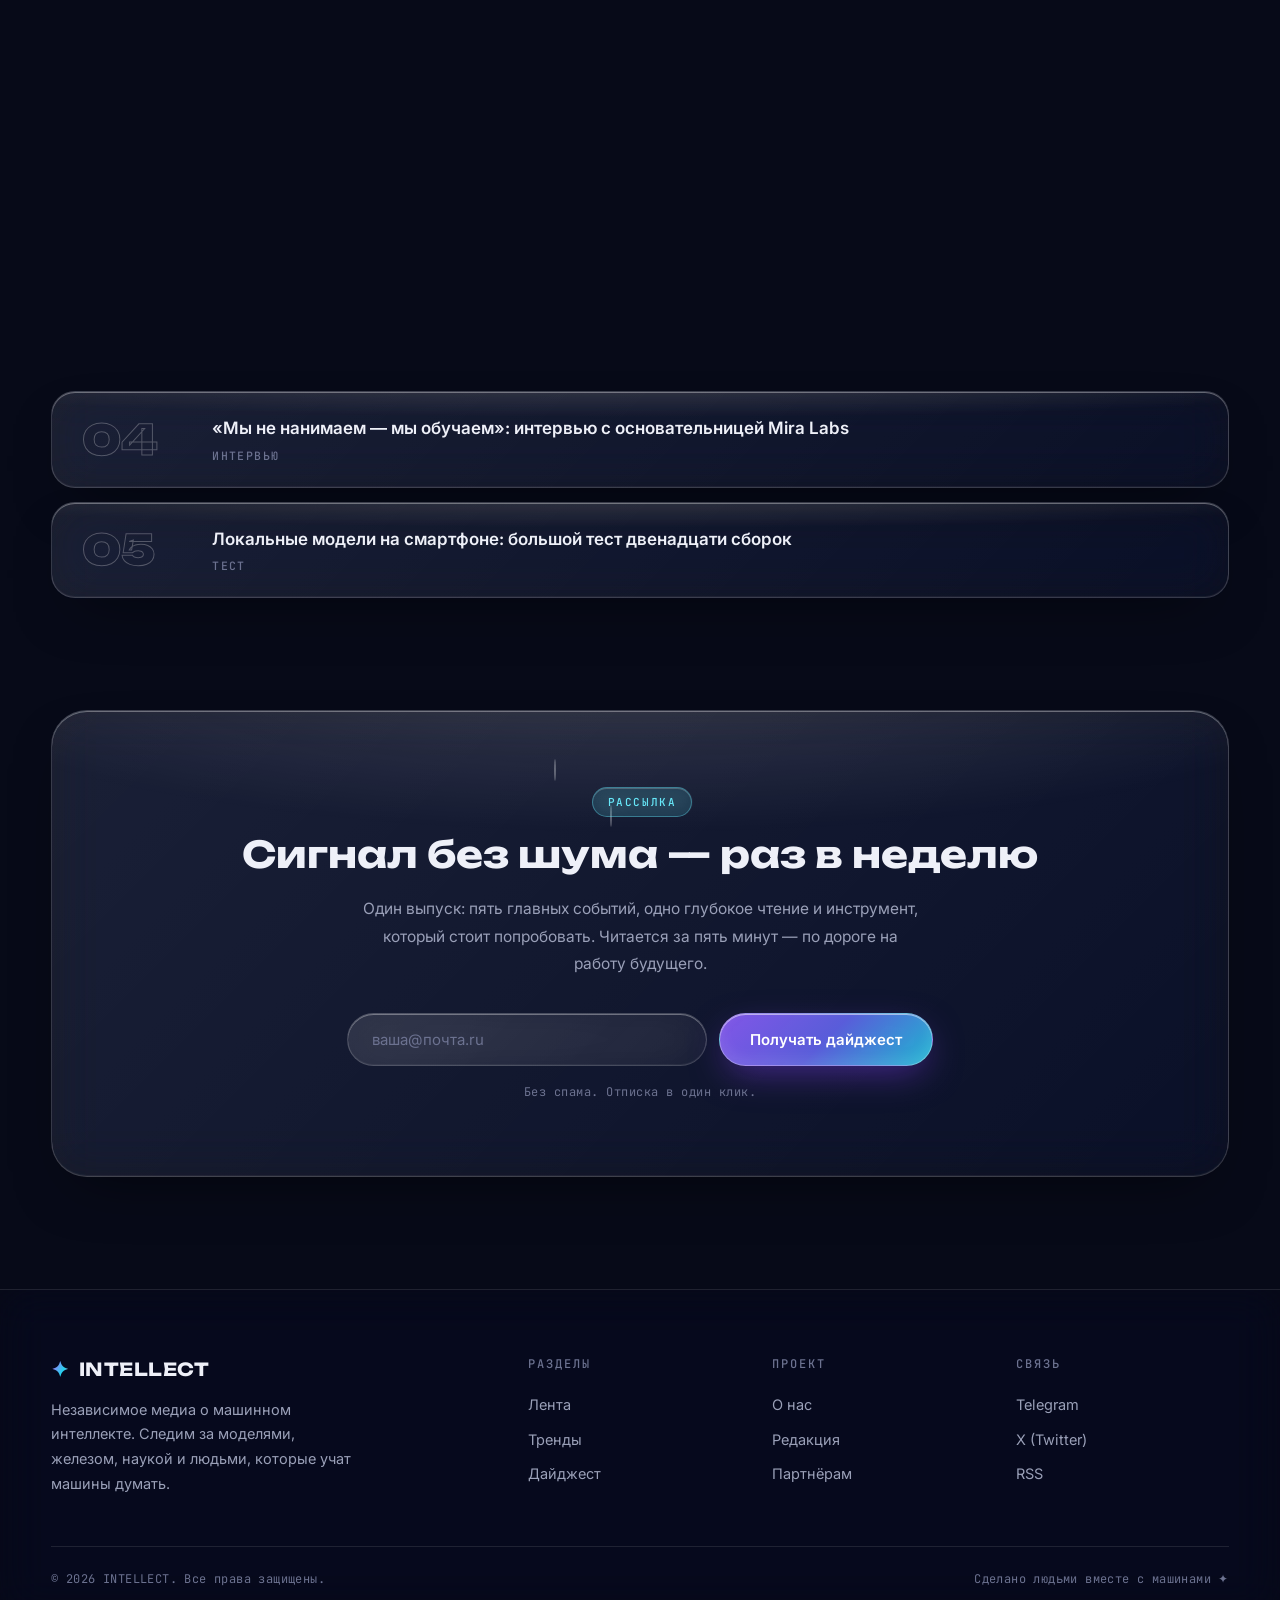
==== commit 2a1fdd6b: "Restyle to liquid glass with light/dark themes Apple-style liquid glass: shared frosted-glass recipe" ====
--- a/index.html
+++ b/index.html
@@ -13,82 +13,182 @@
 <link rel="preconnect" href="https://fonts.gstatic.com" crossorigin>
 <link href="https://fonts.googleapis.com/css2?family=Unbounded:wght@500;600;700;900&family=Inter:wght@400;500;600;700&family=JetBrains+Mono:wght@400;500&display=swap" rel="stylesheet">
 <style>
-/* ============ БАЗА ============ */
+/* ============ ТЕМЫ ============ */
 :root{
-  --bg:#05060e;
-  --bg-2:#0a0c1a;
-  --card:rgba(255,255,255,.035);
-  --line:rgba(255,255,255,.09);
+  --bg:#070a18;
   --txt:#eef0f8;
-  --mut:#9298b0;
-  --mut-2:#646a85;
-  --vio:#8b5cf6;
-  --cyn:#22d3ee;
-  --pnk:#f472b6;
+  --mut:#9aa0b8;
+  --mut-2:#6c7290;
+  --acc:#a78bfa;
+  --ok:#6ee7b7;
+  --hairline:rgba(255,255,255,.1);
+
+  /* жидкое стекло */
+  --glass-bg:linear-gradient(135deg,rgba(255,255,255,.09),rgba(255,255,255,.028));
+  --glass-line:rgba(255,255,255,.17);
+  --rim:rgba(255,255,255,.34);            /* верхний блик кромки */
+  --gloss:rgba(255,255,255,.15);          /* глянец сверху */
+  --panel-shadow:0 24px 60px -28px rgba(0,0,0,.6);
+  --panel-shadow-hover:0 38px 90px -30px rgba(0,0,0,.65),0 0 54px -12px rgba(139,92,246,.38);
+  --drop-rim:rgba(255,255,255,.3);
+  --drop-shadow:0 26px 54px -22px rgba(0,0,0,.55);
+  --menu-bg:rgba(9,11,24,.62);
+  --footer-bg:rgba(8,10,22,.38);
+  --art-veil:transparent;
+  --stroke:rgba(255,255,255,.26);
+  --grain-o:.05;
+  --swirl-o:.7;
+
+  /* цветной фон под стеклом */
+  --blob1:rgba(124,58,237,.34);
+  --blob2:rgba(34,211,238,.24);
+  --blob3:rgba(244,114,182,.22);
+  --blob4:rgba(251,191,36,.16);
+
+  --txt-grad:linear-gradient(120deg,#a78bfa,#818cf8 30%,#22d3ee 60%,#f472b6 90%);
   --grad:linear-gradient(135deg,#8b5cf6 0%,#6366f1 45%,#22d3ee 100%);
   --ease:cubic-bezier(.22,1,.36,1);
 }
+[data-theme="light"]{
+  --bg:#e9ecf8;
+  --txt:#181b2c;
+  --mut:#4c5268;
+  --mut-2:#7b819b;
+  --acc:#6d28d9;
+  --ok:#059669;
+  --hairline:rgba(24,27,44,.12);
+
+  --glass-bg:linear-gradient(135deg,rgba(255,255,255,.66),rgba(255,255,255,.32));
+  --glass-line:rgba(255,255,255,.88);
+  --rim:rgba(255,255,255,.95);
+  --gloss:rgba(255,255,255,.45);
+  --panel-shadow:0 22px 50px -24px rgba(31,38,135,.22);
+  --panel-shadow-hover:0 34px 84px -28px rgba(31,38,135,.3),0 0 50px -14px rgba(124,58,237,.25);
+  --drop-rim:rgba(255,255,255,.85);
+  --drop-shadow:0 24px 50px -22px rgba(31,38,135,.28);
+  --menu-bg:rgba(238,240,250,.6);
+  --footer-bg:rgba(255,255,255,.42);
+  --art-veil:rgba(255,255,255,.12);
+  --stroke:rgba(24,27,44,.3);
+  --grain-o:.032;
+  --swirl-o:.85;
+
+  --blob1:rgba(139,92,246,.38);
+  --blob2:rgba(34,211,238,.32);
+  --blob3:rgba(244,114,182,.32);
+  --blob4:rgba(251,191,36,.3);
+
+  --txt-grad:linear-gradient(120deg,#6d28d9,#4f46e5 35%,#0e7490 65%,#be185d 95%);
+}
+
+/* ============ БАЗА ============ */
 *{margin:0;padding:0;box-sizing:border-box}
-html{scroll-behavior:smooth;scroll-padding-top:96px}
+html{scroll-behavior:smooth;scroll-padding-top:112px}
 body{
   background:var(--bg);
   color:var(--txt);
   font:400 16px/1.6 "Inter",system-ui,sans-serif;
   -webkit-font-smoothing:antialiased;
   overflow-x:hidden;
+  transition:background .5s,color .5s;
 }
 ::selection{background:rgba(139,92,246,.45);color:#fff}
 ::-webkit-scrollbar{width:10px}
 ::-webkit-scrollbar-track{background:var(--bg)}
 ::-webkit-scrollbar-thumb{background:linear-gradient(180deg,#8b5cf6,#22d3ee);border-radius:99px;border:2px solid var(--bg)}
 a{color:inherit;text-decoration:none}
-img{max-width:100%;display:block}
 .container{width:min(1180px,92%);margin:0 auto}
-:focus-visible{outline:2px solid var(--vio);outline-offset:3px;border-radius:6px}
+:focus-visible{outline:2px solid #8b5cf6;outline-offset:3px;border-radius:8px}
+main{position:relative;z-index:1}
+
+/* ============ ЖИДКОЕ СТЕКЛО: БАЗОВЫЙ РЕЦЕПТ ============ */
+.nav-pill,.live-chip,.stat,.ticker,.card,.featured,.trend,.digest,
+.digest-form input,.btn-ghost,.icon-btn,.burger{
+  background:var(--glass-bg);
+  -webkit-backdrop-filter:blur(24px) saturate(180%);
+  backdrop-filter:blur(24px) saturate(180%);
+  border:1px solid var(--glass-line);
+  box-shadow:
+    inset 0 1px 0 var(--rim),
+    inset 0 -1px 0 rgba(255,255,255,.05),
+    var(--panel-shadow);
+  transition:box-shadow .45s,border-color .45s,transform .45s var(--ease),background .5s;
+}
+/* глянцевый «свет сверху» */
+.card,.featured,.trend,.digest{position:relative}
+.card::before,.featured .gloss,.trend::before,.digest::before{
+  content:"";position:absolute;inset:0;border-radius:inherit;z-index:3;pointer-events:none;
+  background:radial-gradient(120% 70% at 50% -12%,var(--gloss),transparent 55%);
+}
+/* блик-волна при наведении */
+.card::after,.btn::after{
+  content:"";position:absolute;inset:0;z-index:4;pointer-events:none;
+  background:linear-gradient(115deg,transparent 35%,rgba(255,255,255,.13) 48%,rgba(255,255,255,.22) 52%,transparent 65%);
+  transform:translateX(-130%);
+  transition:transform .9s var(--ease);
+}
+.card:hover::after,.btn:hover::after{transform:translateX(130%)}
+
+/* ============ ЦВЕТНОЙ ФОН ПОД СТЕКЛОМ ============ */
+.bg{position:fixed;inset:0;z-index:0;overflow:hidden;pointer-events:none}
+.bg::after{
+  content:"";position:absolute;left:50%;top:50%;
+  width:165vmax;height:165vmax;translate:-50% -50%;
+  background:conic-gradient(from 0deg,
+    rgba(139,92,246,.1),rgba(34,211,238,.08),rgba(244,114,182,.1),
+    rgba(251,191,36,.07),rgba(139,92,246,.1));
+  filter:blur(85px);opacity:var(--swirl-o);
+  animation:swirl 70s linear infinite;
+}
+@keyframes swirl{to{rotate:1turn}}
+.blob{position:absolute;border-radius:50%;filter:blur(105px);will-change:transform}
+.b1{width:54vw;height:54vw;left:-13vw;top:-15vw;background:var(--blob1);animation:drift1 24s ease-in-out infinite alternate}
+.b2{width:46vw;height:46vw;right:-12vw;top:24%;background:var(--blob2);animation:drift2 28s ease-in-out infinite alternate}
+.b3{width:42vw;height:42vw;left:22%;bottom:-18vw;background:var(--blob3);animation:drift3 32s ease-in-out infinite alternate}
+.b4{width:34vw;height:34vw;right:8%;bottom:14%;background:var(--blob4);animation:drift4 26s ease-in-out infinite alternate}
+@keyframes drift1{to{transform:translate(10vw,8vw) scale(1.16)}}
+@keyframes drift2{to{transform:translate(-8vw,10vw) scale(1.22)}}
+@keyframes drift3{to{transform:translate(7vw,-9vw) scale(1.12)}}
+@keyframes drift4{to{transform:translate(-9vw,-6vw) scale(1.18)}}
 
 /* ============ ГЛОБАЛЬНЫЕ СЛОИ ============ */
 .progress{
   position:fixed;top:0;left:0;z-index:100;
-  width:100%;height:2px;
-  background:var(--grad);
+  width:100%;height:2px;background:var(--grad);
   transform-origin:0 50%;transform:scaleX(0);
 }
 .glow{
   position:fixed;top:0;left:0;z-index:1;
   width:620px;height:620px;border-radius:50%;
-  background:radial-gradient(closest-side,rgba(139,92,246,.13),transparent 70%);
-  pointer-events:none;mix-blend-mode:screen;
-  will-change:transform;
+  background:radial-gradient(closest-side,rgba(139,92,246,.12),transparent 70%);
+  pointer-events:none;mix-blend-mode:screen;will-change:transform;
 }
 .grain{
   position:fixed;inset:0;z-index:90;pointer-events:none;
-  opacity:.05;mix-blend-mode:overlay;
+  opacity:var(--grain-o);mix-blend-mode:overlay;
   background-image:url("data:image/svg+xml,%3Csvg xmlns='http://www.w3.org/2000/svg' width='160' height='160'%3E%3Cfilter id='n'%3E%3CfeTurbulence type='fractalNoise' baseFrequency='0.9' numOctaves='2'/%3E%3C/filter%3E%3Crect width='160' height='160' filter='url(%23n)' opacity='0.5'/%3E%3C/svg%3E");
 }
 @media (pointer:coarse){.glow{display:none}}
 
-/* ============ НАВИГАЦИЯ ============ */
-.nav{
-  position:fixed;top:0;left:0;right:0;z-index:50;
-  transition:background .4s,border-color .4s,backdrop-filter .4s;
-  border-bottom:1px solid transparent;
-}
-.nav.scrolled{
-  background:rgba(5,6,14,.72);
-  -webkit-backdrop-filter:blur(18px);backdrop-filter:blur(18px);
-  border-bottom-color:var(--line);
-}
-.nav-inner{height:74px;display:flex;align-items:center;justify-content:space-between;gap:24px}
+/* ============ ПЛАВАЮЩАЯ СТЕКЛЯННАЯ НАВИГАЦИЯ ============ */
+.nav{position:fixed;top:14px;left:0;right:0;z-index:50;pointer-events:none}
+.nav-pill{
+  pointer-events:auto;
+  width:min(1180px,94%);margin:0 auto;
+  display:flex;align-items:center;justify-content:space-between;gap:18px;
+  padding:10px 12px 10px 24px;border-radius:999px;
+}
+.nav-pill.scrolled{box-shadow:inset 0 1px 0 var(--rim),inset 0 -1px 0 rgba(255,255,255,.05),var(--panel-shadow-hover)}
 .logo{
-  font:700 19px "Unbounded",sans-serif;letter-spacing:.5px;
-  display:flex;align-items:center;gap:10px;white-space:nowrap;
+  font:700 18px "Unbounded",sans-serif;letter-spacing:.5px;
+  display:flex;align-items:center;gap:9px;white-space:nowrap;
 }
 .logo .spark{
-  background:var(--grad);
+  background:var(--txt-grad);
   -webkit-background-clip:text;background-clip:text;color:transparent;
-  font-size:22px;
-}
-.nav-links{display:flex;gap:34px}
+  font-size:21px;
+}
+.nav-links{display:flex;gap:30px}
 .nav-links a{
   font:500 14px "Inter",sans-serif;color:var(--mut);
   padding:6px 0;position:relative;transition:color .3s;
@@ -100,38 +200,51 @@
 }
 .nav-links a:hover{color:var(--txt)}
 .nav-links a:hover::after{transform:scaleX(1)}
+.nav-right{display:flex;align-items:center;gap:10px}
+
+.icon-btn{
+  width:42px;height:42px;border-radius:50%;cursor:pointer;
+  display:inline-flex;align-items:center;justify-content:center;
+  font-size:17px;color:var(--txt);
+}
+.icon-btn:hover{transform:translateY(-2px)}
 
 .btn{
+  position:relative;overflow:hidden;
   display:inline-flex;align-items:center;justify-content:center;gap:9px;
-  padding:15px 30px;border-radius:999px;border:0;cursor:pointer;
-  font:600 15px "Inter",sans-serif;color:var(--txt);
-  transition:transform .3s var(--ease),box-shadow .3s,background .3s,border-color .3s;
+  padding:15px 30px;border-radius:999px;cursor:pointer;
+  font:600 15px "Inter",sans-serif;color:var(--txt);border:0;
+  transition:transform .35s var(--ease),box-shadow .35s;
   white-space:nowrap;
 }
 .btn-primary{
-  background:var(--grad);color:#fff;
-  box-shadow:0 8px 32px rgba(124,58,237,.38);
-}
-.btn-primary:hover{transform:translateY(-2px);box-shadow:0 14px 44px rgba(124,58,237,.5)}
-.btn-ghost{
-  background:rgba(255,255,255,.05);
-  border:1px solid var(--line);
-}
-.btn-ghost:hover{transform:translateY(-2px);border-color:rgba(255,255,255,.25);background:rgba(255,255,255,.08)}
+  color:#fff;
+  background:linear-gradient(135deg,rgba(139,92,246,.92),rgba(99,102,241,.88) 50%,rgba(34,211,238,.85));
+  -webkit-backdrop-filter:blur(12px) saturate(180%);
+  backdrop-filter:blur(12px) saturate(180%);
+  border:1px solid rgba(255,255,255,.32);
+  box-shadow:
+    inset 0 1px 0 rgba(255,255,255,.5),
+    inset 0 -6px 14px rgba(255,255,255,.1),
+    0 12px 36px -8px rgba(124,58,237,.55);
+}
+.btn-primary:hover{transform:translateY(-2px);box-shadow:inset 0 1px 0 rgba(255,255,255,.55),inset 0 -6px 14px rgba(255,255,255,.14),0 18px 46px -8px rgba(124,58,237,.65)}
+.btn-ghost{border-radius:999px}
+.btn-ghost:hover{transform:translateY(-2px);box-shadow:inset 0 1px 0 var(--rim),inset 0 -1px 0 rgba(255,255,255,.05),var(--panel-shadow-hover)}
 .btn-small{padding:11px 22px;font-size:13.5px}
 
 .burger{
-  display:none;flex-direction:column;gap:6px;
-  background:none;border:0;cursor:pointer;padding:8px;z-index:60;
-}
-.burger span{width:24px;height:2px;background:var(--txt);border-radius:2px;transition:transform .35s var(--ease),opacity .3s}
+  display:none;flex-direction:column;align-items:center;justify-content:center;gap:6px;
+  width:42px;height:42px;border-radius:50%;cursor:pointer;z-index:60;
+}
+.burger span{width:18px;height:2px;background:var(--txt);border-radius:2px;transition:transform .35s var(--ease)}
 .menu-open .burger span:nth-child(1){transform:translateY(4px) rotate(45deg)}
 .menu-open .burger span:nth-child(2){transform:translateY(-4px) rotate(-45deg)}
 
 .mobile-menu{
   position:fixed;inset:0;z-index:49;
-  background:rgba(5,6,14,.93);
-  -webkit-backdrop-filter:blur(24px);backdrop-filter:blur(24px);
+  background:var(--menu-bg);
+  -webkit-backdrop-filter:blur(30px) saturate(170%);backdrop-filter:blur(30px) saturate(170%);
   display:flex;flex-direction:column;align-items:center;justify-content:center;gap:10px;
   opacity:0;pointer-events:none;transition:opacity .4s;
 }
@@ -143,31 +256,38 @@
 .hero{
   position:relative;min-height:100svh;
   display:flex;align-items:center;
-  padding:150px 0 110px;
-  overflow:hidden;
-  background:radial-gradient(ellipse 80% 50% at 50% -10%,rgba(99,102,241,.12),transparent 70%);
-}
-.aurora{
-  position:absolute;border-radius:50%;
-  filter:blur(95px);pointer-events:none;will-change:transform;
-}
-.a1{width:54vw;height:54vw;left:-14vw;top:-12vw;background:rgba(124,58,237,.21);animation:drift1 22s ease-in-out infinite alternate}
-.a2{width:46vw;height:46vw;right:-12vw;top:16%;background:rgba(34,211,238,.13);animation:drift2 26s ease-in-out infinite alternate}
-.a3{width:38vw;height:38vw;left:28%;bottom:-18vw;background:rgba(236,72,153,.11);animation:drift3 30s ease-in-out infinite alternate}
-@keyframes drift1{to{transform:translate(9vw,7vw) scale(1.15)}}
-@keyframes drift2{to{transform:translate(-7vw,9vw) scale(1.2)}}
-@keyframes drift3{to{transform:translate(6vw,-8vw) scale(1.1)}}
-
+  padding:160px 0 110px;overflow:hidden;
+}
 #net{position:absolute;inset:0;width:100%;height:100%;z-index:1}
-.hero-content{position:relative;z-index:2;text-align:center}
+.hero-content{position:relative;z-index:3;text-align:center}
+
+/* капли-линзы из жидкого стекла */
+.drop{
+  position:absolute;border-radius:50%;pointer-events:none;z-index:2;
+  background:radial-gradient(circle at 32% 28%,rgba(255,255,255,.34),rgba(255,255,255,.06) 40%,rgba(255,255,255,0) 64%);
+  -webkit-backdrop-filter:blur(7px) saturate(170%);backdrop-filter:blur(7px) saturate(170%);
+  border:1px solid var(--drop-rim);
+  box-shadow:
+    inset 9px 11px 20px rgba(255,255,255,.22),
+    inset -12px -14px 26px rgba(255,255,255,.05),
+    var(--drop-shadow);
+  animation:float 9s ease-in-out infinite;
+}
+.drop::before{
+  content:"";position:absolute;left:17%;top:13%;width:36%;height:24%;
+  border-radius:50%;background:rgba(255,255,255,.55);filter:blur(5px);rotate:-18deg;
+}
+.d1{width:120px;height:120px;left:7%;top:26%;animation-duration:10s}
+.d2{width:170px;height:170px;right:9%;top:20%;animation-duration:12s;animation-delay:1.4s}
+.d3{width:74px;height:74px;left:16%;bottom:17%;animation-duration:8s;animation-delay:.8s}
+.d4{width:96px;height:96px;right:19%;bottom:23%;animation-duration:11s;animation-delay:2s}
+@keyframes float{50%{transform:translateY(-14px)}}
 
 .live-chip{
   display:inline-flex;align-items:center;gap:10px;
   font:500 12px "JetBrains Mono",monospace;letter-spacing:1.6px;text-transform:uppercase;
   color:var(--mut);
-  background:rgba(255,255,255,.045);border:1px solid var(--line);
-  padding:9px 18px;border-radius:999px;margin-bottom:34px;
-  -webkit-backdrop-filter:blur(10px);backdrop-filter:blur(10px);
+  padding:10px 19px;border-radius:999px;margin-bottom:34px;
 }
 .live-chip .dot{
   width:8px;height:8px;border-radius:50%;background:#4ade80;
@@ -183,7 +303,7 @@
   letter-spacing:-.5px;margin-bottom:26px;
 }
 .grad{
-  background:linear-gradient(120deg,#a78bfa,#818cf8 30%,#22d3ee 60%,#f472b6 90%);
+  background:var(--txt-grad);
   background-size:220% 220%;
   -webkit-background-clip:text;background-clip:text;color:transparent;
   animation:gradShift 8s ease-in-out infinite alternate;
@@ -198,20 +318,17 @@
 
 .hero-stats{display:flex;gap:14px;justify-content:center;flex-wrap:wrap}
 .stat{
-  background:rgba(255,255,255,.04);border:1px solid var(--line);
-  -webkit-backdrop-filter:blur(14px);backdrop-filter:blur(14px);
-  border-radius:18px;padding:15px 26px;text-align:left;
+  border-radius:20px;padding:15px 26px;text-align:left;
   animation:float 7s ease-in-out infinite;
 }
 .stat:nth-child(2){animation-delay:1.2s;animation-duration:8s}
 .stat:nth-child(3){animation-delay:2.4s;animation-duration:9s}
-@keyframes float{50%{transform:translateY(-9px)}}
 .stat b{display:block;font:700 19px "Unbounded",sans-serif;
-  background:var(--grad);-webkit-background-clip:text;background-clip:text;color:transparent;}
+  background:var(--txt-grad);-webkit-background-clip:text;background-clip:text;color:transparent}
 .stat span{font-size:12.5px;color:var(--mut)}
 
 .scroll-hint{
-  position:absolute;bottom:26px;left:50%;transform:translateX(-50%);z-index:2;
+  position:absolute;bottom:26px;left:50%;transform:translateX(-50%);z-index:3;
   font:500 11px "JetBrains Mono",monospace;letter-spacing:3px;text-transform:uppercase;
   color:var(--mut-2);display:flex;flex-direction:column;align-items:center;gap:8px;
 }
@@ -220,15 +337,15 @@
 
 /* ============ БЕГУЩАЯ СТРОКА ============ */
 .ticker{
-  border-top:1px solid var(--line);border-bottom:1px solid var(--line);
-  background:rgba(255,255,255,.018);
+  border-left:0;border-right:0;border-radius:0;
   padding:17px 0;overflow:hidden;position:relative;z-index:2;
+  box-shadow:inset 0 1px 0 var(--rim);
 }
 .ticker-track{display:flex;width:max-content;animation:tick 42s linear infinite}
 .ticker:hover .ticker-track{animation-play-state:paused}
 .ticker-group{display:flex;align-items:center;gap:38px;padding-right:38px}
 .ticker .item{font:400 13px "JetBrains Mono",monospace;color:var(--mut);white-space:nowrap}
-.ticker .sep{color:var(--vio);font-size:11px}
+.ticker .sep{color:var(--acc);font-size:11px}
 @keyframes tick{to{transform:translateX(-50%)}}
 
 /* ============ СЕКЦИИ ============ */
@@ -236,7 +353,7 @@
 .section-head{margin-bottom:46px}
 .kicker{
   font:500 12px "JetBrains Mono",monospace;letter-spacing:2.5px;text-transform:uppercase;
-  color:var(--vio);margin-bottom:12px;
+  color:var(--acc);margin-bottom:12px;
 }
 .section-head h2{font:700 clamp(1.65rem,3.4vw,2.45rem) "Unbounded",sans-serif;letter-spacing:-.3px}
 
@@ -245,33 +362,35 @@
   display:inline-flex;align-self:flex-start;
   font:500 11px "JetBrains Mono",monospace;letter-spacing:1.6px;text-transform:uppercase;
   padding:7px 15px;border-radius:999px;
-}
-.chip-violet{color:#c4b5fd;background:rgba(139,92,246,.12);border:1px solid rgba(139,92,246,.32)}
-.chip-cyan{color:#67e8f9;background:rgba(34,211,238,.1);border:1px solid rgba(34,211,238,.3)}
-.chip-pink{color:#f9a8d4;background:rgba(236,72,153,.1);border:1px solid rgba(236,72,153,.3)}
-.chip-amber{color:#fcd34d;background:rgba(251,191,36,.09);border:1px solid rgba(251,191,36,.28)}
-.chip-green{color:#6ee7b7;background:rgba(52,211,153,.09);border:1px solid rgba(52,211,153,.28)}
-.chip-blue{color:#93c5fd;background:rgba(96,165,250,.1);border:1px solid rgba(96,165,250,.3)}
+  -webkit-backdrop-filter:blur(10px);backdrop-filter:blur(10px);
+  box-shadow:inset 0 1px 0 rgba(255,255,255,.2);
+}
+.chip-violet{color:#c4b5fd;background:rgba(139,92,246,.16);border:1px solid rgba(167,139,250,.4)}
+.chip-cyan{color:#67e8f9;background:rgba(34,211,238,.13);border:1px solid rgba(103,232,249,.38)}
+.chip-pink{color:#f9a8d4;background:rgba(236,72,153,.13);border:1px solid rgba(249,168,212,.38)}
+.chip-amber{color:#fcd34d;background:rgba(251,191,36,.12);border:1px solid rgba(252,211,77,.36)}
+.chip-green{color:#6ee7b7;background:rgba(52,211,153,.12);border:1px solid rgba(110,231,183,.36)}
+.chip-blue{color:#93c5fd;background:rgba(96,165,250,.13);border:1px solid rgba(147,197,253,.38)}
+[data-theme="light"] .chip-violet{color:#6d28d9}
+[data-theme="light"] .chip-cyan{color:#0e7490}
+[data-theme="light"] .chip-pink{color:#be185d}
+[data-theme="light"] .chip-amber{color:#b45309}
+[data-theme="light"] .chip-green{color:#047857}
+[data-theme="light"] .chip-blue{color:#1d4ed8}
 
 /* ============ ГЛАВНЫЙ МАТЕРИАЛ ============ */
 .featured{
   display:grid;grid-template-columns:1.05fr 1fr;
-  background:var(--card);border:1px solid var(--line);border-radius:28px;
-  overflow:hidden;position:relative;margin-bottom:118px;
-  transition:transform .15s linear;will-change:transform;
-}
-.featured::before{
-  content:"";position:absolute;inset:0;border-radius:inherit;padding:1px;
-  background:linear-gradient(135deg,rgba(139,92,246,.55),rgba(34,211,238,.22) 45%,transparent 70%);
-  -webkit-mask:linear-gradient(#000 0 0) content-box,linear-gradient(#000 0 0);
-  -webkit-mask-composite:xor;mask-composite:exclude;
-  pointer-events:none;
-}
+  border-radius:32px;overflow:hidden;position:relative;margin-bottom:118px;
+  will-change:transform;
+  transition:transform .15s linear,box-shadow .45s,background .5s;
+}
+.featured .gloss{z-index:5}
 .featured-art{
   position:relative;min-height:400px;overflow:hidden;
   background:
-    radial-gradient(90% 90% at 15% 15%,rgba(124,58,237,.3),transparent 60%),
-    radial-gradient(90% 90% at 85% 85%,rgba(34,211,238,.22),transparent 60%),
+    radial-gradient(90% 90% at 15% 15%,rgba(124,58,237,.32),transparent 60%),
+    radial-gradient(90% 90% at 85% 85%,rgba(34,211,238,.24),transparent 60%),
     linear-gradient(160deg,#0b0d20,#10142e);
 }
 .featured-art::before{
@@ -282,6 +401,7 @@
   -webkit-mask:radial-gradient(80% 80% at 50% 50%,#000 30%,transparent 100%);
   mask:radial-gradient(80% 80% at 50% 50%,#000 30%,transparent 100%);
 }
+.featured-art::after{content:"";position:absolute;inset:0;background:var(--art-veil)}
 .ring{
   position:absolute;top:50%;left:50%;border-radius:50%;
   border:1px dashed rgba(255,255,255,.16);
@@ -322,22 +442,19 @@
 .more{
   display:inline-flex;align-items:center;gap:9px;align-self:flex-start;
   font:600 15px "Inter",sans-serif;
-  background:var(--grad);-webkit-background-clip:text;background-clip:text;color:transparent;
-}
-.more span{transition:transform .3s var(--ease);background:var(--grad);-webkit-background-clip:text;background-clip:text;color:transparent}
+  background:var(--txt-grad);-webkit-background-clip:text;background-clip:text;color:transparent;
+}
+.more span{transition:transform .3s var(--ease);background:var(--txt-grad);-webkit-background-clip:text;background-clip:text;color:transparent}
 .more:hover span{transform:translateX(6px)}
 
 /* ============ СЕТКА НОВОСТЕЙ ============ */
 .grid{display:grid;grid-template-columns:repeat(3,1fr);gap:22px}
 .card{
-  background:var(--card);border:1px solid var(--line);border-radius:22px;
-  overflow:hidden;display:flex;flex-direction:column;
-  transition:transform .45s var(--ease),border-color .45s,box-shadow .45s;
+  border-radius:26px;overflow:hidden;display:flex;flex-direction:column;
 }
 .card:hover{
   transform:translateY(-8px);
-  border-color:rgba(255,255,255,.2);
-  box-shadow:0 28px 64px -22px rgba(124,58,237,.4);
+  box-shadow:inset 0 1px 0 var(--rim),inset 0 -1px 0 rgba(255,255,255,.05),var(--panel-shadow-hover);
 }
 .card-art{height:188px;position:relative;overflow:hidden}
 .card-art::before{
@@ -348,6 +465,7 @@
   -webkit-mask:radial-gradient(90% 90% at 50% 50%,#000 20%,transparent 100%);
   mask:radial-gradient(90% 90% at 50% 50%,#000 20%,transparent 100%);
 }
+.card-art::after{content:"";position:absolute;inset:0;z-index:2;background:var(--art-veil)}
 .orb{
   position:absolute;width:150px;height:150px;border-radius:50%;
   filter:blur(36px);opacity:.75;top:14%;left:52%;
@@ -374,22 +492,23 @@
 .card-body .meta{margin-top:auto;padding-top:8px}
 
 /* ============ ТРЕНДЫ ============ */
-.trends{list-style:none}
+.trends{list-style:none;display:flex;flex-direction:column;gap:14px}
 .trend{
   display:grid;grid-template-columns:104px 1fr auto;align-items:center;gap:26px;
-  padding:27px 10px;border-bottom:1px solid var(--line);cursor:pointer;
-  transition:background .35s,padding-left .35s var(--ease);
-}
-.trend:first-child{border-top:1px solid var(--line)}
-.trend:hover{background:rgba(255,255,255,.026);padding-left:22px}
+  padding:24px 30px;border-radius:24px;cursor:pointer;
+}
+.trend:hover{
+  transform:translateY(-4px);
+  box-shadow:inset 0 1px 0 var(--rim),inset 0 -1px 0 rgba(255,255,255,.05),var(--panel-shadow-hover);
+}
 .num{
   font:900 2.6rem "Unbounded",sans-serif;line-height:1;
-  color:transparent;-webkit-text-stroke:1px rgba(255,255,255,.25);
+  color:transparent;-webkit-text-stroke:1px var(--stroke);
   transition:.35s;
 }
 .trend:hover .num{
   -webkit-text-stroke:0px transparent;
-  background:var(--grad);-webkit-background-clip:text;background-clip:text;
+  background:var(--txt-grad);-webkit-background-clip:text;background-clip:text;
 }
 .trend h4{font:600 17px/1.45 "Inter",sans-serif}
 .trend-tag{
@@ -398,45 +517,45 @@
   color:var(--mut-2);
 }
 .arrow{
-  font-size:22px;color:var(--cyn);
+  font-size:22px;color:#22d3ee;
   opacity:0;transform:translate(-8px,8px);
   transition:.35s var(--ease);
 }
+[data-theme="light"] .arrow{color:#0e7490}
 .trend:hover .arrow{opacity:1;transform:none}
 
 /* ============ ДАЙДЖЕСТ ============ */
 .digest{
   position:relative;overflow:hidden;text-align:center;
-  background:var(--card);border:1px solid var(--line);border-radius:32px;
+  border-radius:36px;
   padding:clamp(44px,6.5vw,76px) clamp(24px,5vw,64px);
 }
-.digest::before{
-  content:"";position:absolute;inset:-40%;pointer-events:none;
-  background:
-    radial-gradient(38% 38% at 28% 26%,rgba(124,58,237,.3),transparent 70%),
-    radial-gradient(34% 34% at 74% 78%,rgba(34,211,238,.2),transparent 70%);
-  filter:blur(60px);
-}
-.digest>*{position:relative}
+.digest .drop{z-index:2}
+.d5{width:120px;height:120px;left:-34px;top:-30px}
+.d6{width:90px;height:90px;right:-20px;bottom:-16px;animation-delay:1.2s}
+.digest>*{position:relative;z-index:3}
 .digest h2{font:700 clamp(1.55rem,3vw,2.3rem) "Unbounded",sans-serif;margin:14px 0 18px}
 .digest p{color:var(--mut);max-width:560px;margin:0 auto;font-size:15.5px;line-height:1.75}
 .digest-form{margin-top:36px;display:flex;gap:12px;justify-content:center;flex-wrap:wrap}
 .digest-form input{
   width:min(360px,100%);
   padding:16px 24px;border-radius:999px;
-  background:rgba(255,255,255,.05);border:1px solid var(--line);
   color:var(--txt);font:400 15px "Inter",sans-serif;
-  transition:border-color .3s,box-shadow .3s;
 }
 .digest-form input::placeholder{color:var(--mut-2)}
-.digest-form input:focus{outline:0;border-color:var(--vio);box-shadow:0 0 0 4px rgba(139,92,246,.18)}
+.digest-form input:focus{outline:0;border-color:#8b5cf6;box-shadow:inset 0 1px 0 var(--rim),0 0 0 4px rgba(139,92,246,.2)}
 .digest-note{margin-top:18px;font:400 12px "JetBrains Mono",monospace;color:var(--mut-2);letter-spacing:.5px}
-.digest-ok{display:none;margin-top:18px;color:#6ee7b7;font:500 14px "Inter",sans-serif}
+.digest-ok{display:none;margin-top:18px;color:var(--ok);font:500 14px "Inter",sans-serif}
 .digest.done .digest-ok{display:block}
 .digest.done .digest-note{display:none}
 
 /* ============ ФУТЕР ============ */
-footer{border-top:1px solid var(--line);position:relative;z-index:2;background:rgba(255,255,255,.012)}
+footer{
+  position:relative;z-index:2;
+  border-top:1px solid var(--hairline);
+  background:var(--footer-bg);
+  -webkit-backdrop-filter:blur(22px) saturate(170%);backdrop-filter:blur(22px) saturate(170%);
+}
 .footer-inner{
   display:grid;grid-template-columns:1.2fr 2fr;gap:56px;
   padding:66px 0 50px;
@@ -450,7 +569,7 @@
 .footer-cols a{display:block;color:var(--mut);font-size:14.5px;padding:5.5px 0;transition:color .3s}
 .footer-cols a:hover{color:var(--txt)}
 .footer-bottom{
-  border-top:1px solid var(--line);
+  border-top:1px solid var(--hairline);
   display:flex;justify-content:space-between;gap:14px;flex-wrap:wrap;
   padding:24px 0 30px;
   font:400 12px "JetBrains Mono",monospace;color:var(--mut-2);letter-spacing:.4px;
@@ -472,11 +591,16 @@
   .footer-inner{grid-template-columns:1fr;gap:40px}
   .section{padding:88px 0}
 }
+@media (max-width:700px){
+  .d3,.d4{display:none}
+  .d1{width:80px;height:80px;left:4%}
+  .d2{width:110px;height:110px;right:5%}
+}
 @media (max-width:640px){
   .grid{grid-template-columns:1fr}
-  .trend{grid-template-columns:64px 1fr auto;gap:16px}
+  .trend{grid-template-columns:64px 1fr auto;gap:16px;padding:20px 22px}
   .num{font-size:1.9rem}
-  .hero{padding-top:130px}
+  .hero{padding-top:140px}
   .hero-stats{gap:10px}
   .stat{padding:12px 18px}
   .footer-cols{grid-template-columns:1fr 1fr}
@@ -494,21 +618,29 @@
 </head>
 <body>
 
+<!-- цветной «жидкий» фон под стеклом -->
+<div class="bg" aria-hidden="true">
+  <i class="blob b1"></i><i class="blob b2"></i><i class="blob b3"></i><i class="blob b4"></i>
+</div>
+
 <div class="progress" id="progress"></div>
 <div class="glow" id="glow" aria-hidden="true"></div>
 <div class="grain" aria-hidden="true"></div>
 
-<!-- ===== НАВИГАЦИЯ ===== -->
-<header class="nav" id="nav">
-  <div class="nav-inner container">
+<!-- ===== ПЛАВАЮЩАЯ НАВИГАЦИЯ ===== -->
+<header class="nav">
+  <div class="nav-pill" id="nav">
     <a class="logo" href="#top"><span class="spark">✦</span>INTELLECT</a>
     <nav class="nav-links" aria-label="Основная навигация">
       <a href="#news">Лента</a>
       <a href="#trending">Тренды</a>
       <a href="#digest">Дайджест</a>
     </nav>
-    <a class="btn btn-primary btn-small nav-cta" href="#digest">Подписаться</a>
-    <button class="burger" id="burger" aria-label="Открыть меню"><span></span><span></span></button>
+    <div class="nav-right">
+      <button class="icon-btn" id="theme" aria-label="Переключить тему">☀︎</button>
+      <a class="btn btn-primary btn-small nav-cta" href="#digest">Подписаться</a>
+      <button class="burger" id="burger" aria-label="Открыть меню"><span></span><span></span></button>
+    </div>
   </div>
 </header>
 
@@ -522,10 +654,11 @@
 
 <!-- ===== HERO ===== -->
 <section class="hero">
-  <div class="aurora a1"></div>
-  <div class="aurora a2"></div>
-  <div class="aurora a3"></div>
   <canvas id="net" aria-hidden="true"></canvas>
+  <span class="drop d1" aria-hidden="true"></span>
+  <span class="drop d2" aria-hidden="true"></span>
+  <span class="drop d3" aria-hidden="true"></span>
+  <span class="drop d4" aria-hidden="true"></span>
 
   <div class="hero-content container">
     <div class="live-chip"><span class="dot"></span>LIVE · обновлено 12 июня 2026</div>
@@ -575,6 +708,7 @@
     </div>
 
     <article class="featured reveal" id="featured">
+      <span class="gloss" aria-hidden="true"></span>
       <div class="featured-art" aria-hidden="true">
         <div class="ring r1"></div>
         <div class="ring r2"></div>
@@ -718,6 +852,8 @@
 <section class="section" id="digest" style="padding-top:0">
   <div class="container">
     <div class="digest reveal">
+      <span class="drop d5" aria-hidden="true"></span>
+      <span class="drop d6" aria-hidden="true"></span>
       <span class="chip chip-cyan">Рассылка</span>
       <h2>Сигнал без шума — раз в неделю</h2>
       <p>Один выпуск: пять главных событий, одно глубокое чтение и инструмент, который стоит попробовать. Читается за пять минут — по дороге на работу будущего.</p>
@@ -770,13 +906,30 @@
 <script>
 (function(){
   "use strict";
+  var root = document.documentElement;
   var RM = window.matchMedia("(prefers-reduced-motion: reduce)").matches;
   var FINE = window.matchMedia("(pointer: fine)").matches;
+  var refreshPalette = function(){};
 
   /* год в футере */
   document.getElementById("year").textContent = new Date().getFullYear();
 
-  /* прогресс-бар и фон навигации */
+  /* тема: жидкое стекло в тёмном и светлом исполнении */
+  var themeBtn = document.getElementById("theme");
+  function setTheme(t){
+    root.dataset.theme = t;
+    try { localStorage.setItem("intellect-theme", t); } catch(e){}
+    themeBtn.textContent = t === "light" ? "☾" : "☀︎";
+    refreshPalette();
+  }
+  themeBtn.addEventListener("click", function(){
+    setTheme(root.dataset.theme === "light" ? "dark" : "light");
+  });
+  var saved = null;
+  try { saved = localStorage.getItem("intellect-theme"); } catch(e){}
+  setTheme(saved === "light" ? "light" : "dark");
+
+  /* прогресс-бар и тень навигации */
   var progress = document.getElementById("progress");
   var nav = document.getElementById("nav");
   function onScroll(){
@@ -844,10 +997,15 @@
 
   /* нейросеть на canvas в hero */
   if (!RM){
+    var PALETTES = {
+      dark:{ nodes:[[167,139,250],[103,232,249],[244,164,214]], lines:["167,139,250","103,232,249"], mouse:"103,232,249" },
+      light:{ nodes:[[124,58,237],[8,145,178],[219,39,119]], lines:["124,58,237","8,145,178"], mouse:"8,145,178" }
+    };
+    var PAL = PALETTES[root.dataset.theme === "light" ? "light" : "dark"];
+
     var c = document.getElementById("net");
     var ctx = c.getContext("2d");
     var W = 0, H = 0, P = [];
-    var COLORS = [[139,92,246],[34,211,238],[236,72,153]];
     var mouse = {x:-1e4, y:-1e4};
 
     function resize(){
@@ -865,9 +1023,14 @@
         x: Math.random()*W, y: Math.random()*H,
         vx: (Math.random()-.5)*.35, vy: (Math.random()-.5)*.35,
         r: Math.random()*1.6+.6,
-        c: COLORS[i % COLORS.length]
+        c: PAL.nodes[i % 3]
       });
     }
+
+    refreshPalette = function(){
+      PAL = PALETTES[root.dataset.theme === "light" ? "light" : "dark"];
+      for (var i = 0; i < P.length; i++) P[i].c = PAL.nodes[i % 3];
+    };
 
     c.parentElement.addEventListener("pointermove", function(e){
       var b = c.getBoundingClientRect();
@@ -892,21 +1055,18 @@
           var dx = a.x-b.x, dy = a.y-b.y;
           var d = dx*dx + dy*dy;
           if (d < LINK*LINK){
-            var alpha = (1 - Math.sqrt(d)/LINK) * .32;
-            ctx.strokeStyle = (i+j) % 2
-              ? "rgba(139,92,246," + alpha + ")"
-              : "rgba(34,211,238," + alpha + ")";
+            var alpha = (1 - Math.sqrt(d)/LINK) * .3;
+            ctx.strokeStyle = "rgba(" + PAL.lines[(i+j) % 2] + "," + alpha + ")";
             ctx.lineWidth = 1;
             ctx.beginPath(); ctx.moveTo(a.x, a.y); ctx.lineTo(b.x, b.y); ctx.stroke();
           }
         }
-        /* связь с курсором */
         var p = P[i];
         var mdx = p.x - mouse.x, mdy = p.y - mouse.y;
         var md = mdx*mdx + mdy*mdy;
         if (md < 170*170){
           var ma = (1 - Math.sqrt(md)/170) * .5;
-          ctx.strokeStyle = "rgba(34,211,238," + ma + ")";
+          ctx.strokeStyle = "rgba(" + PAL.mouse + "," + ma + ")";
           ctx.lineWidth = 1;
           ctx.beginPath(); ctx.moveTo(p.x, p.y); ctx.lineTo(mouse.x, mouse.y); ctx.stroke();
         }
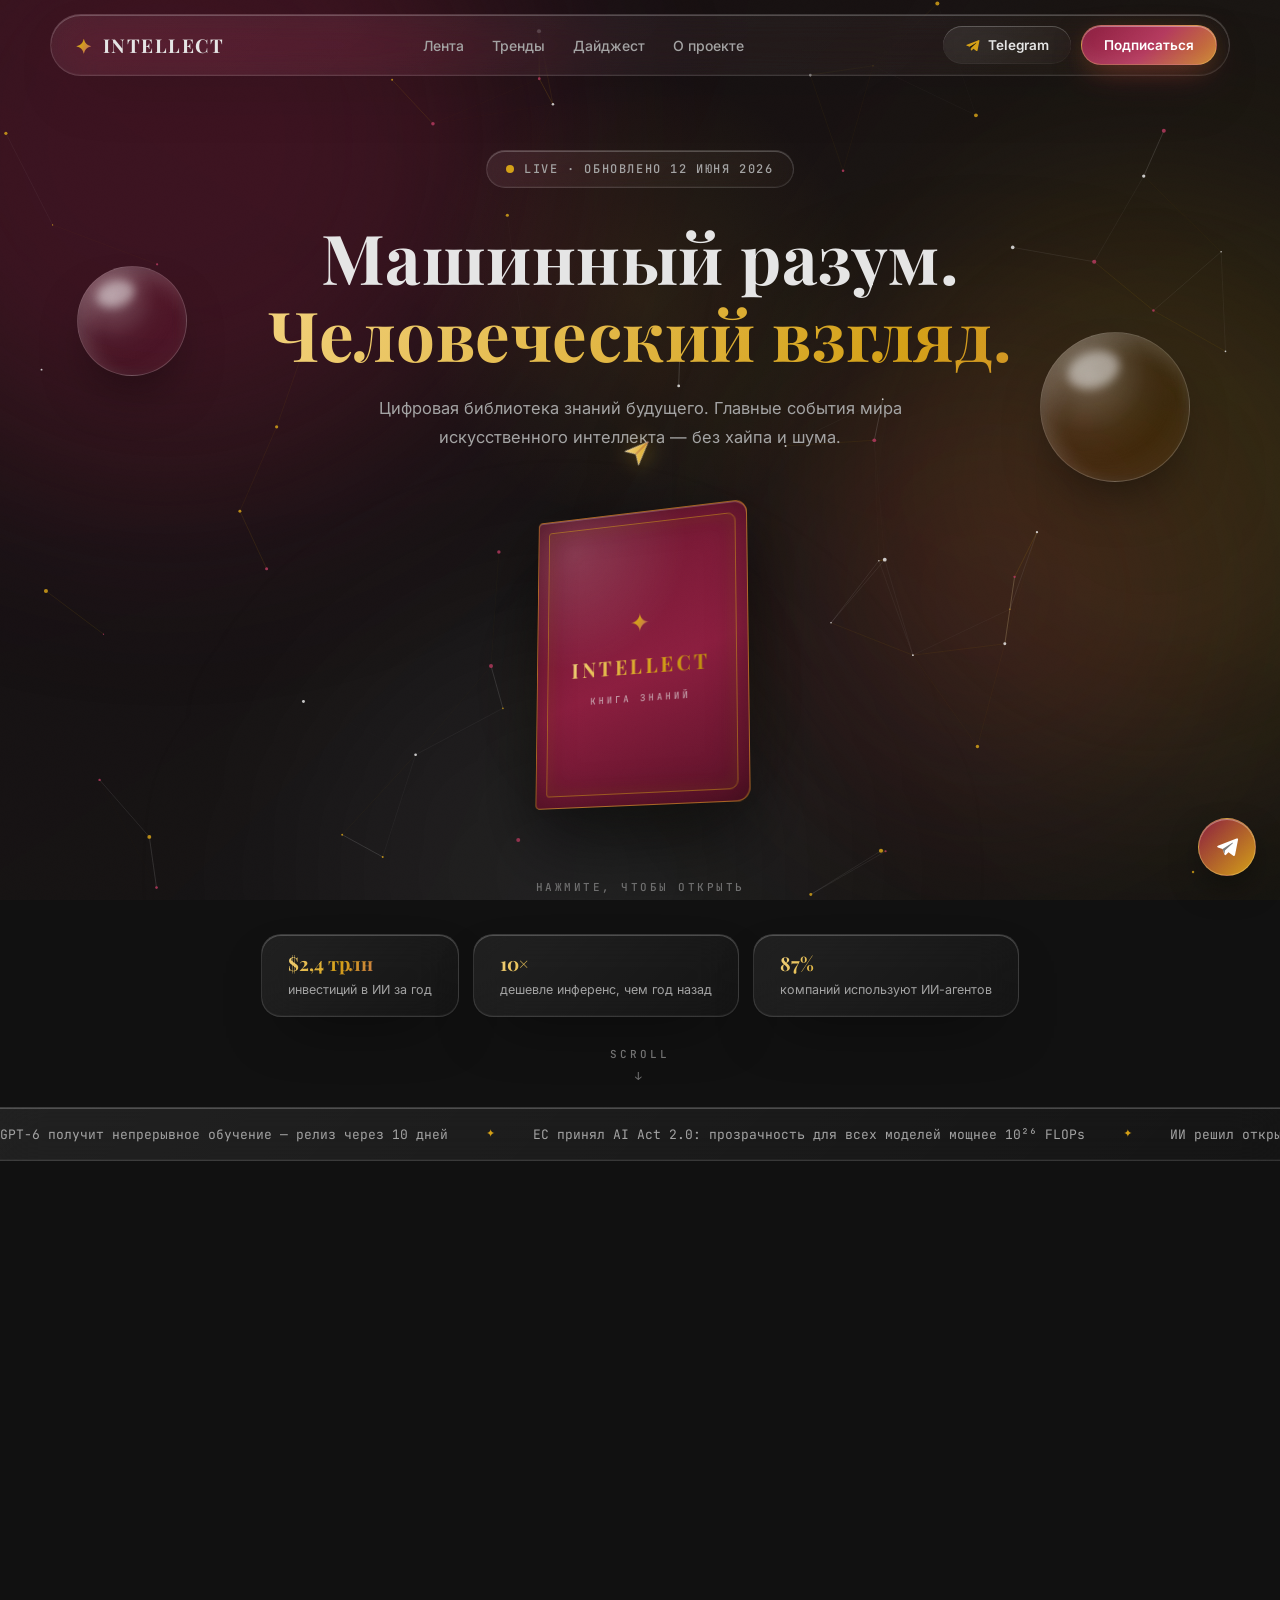
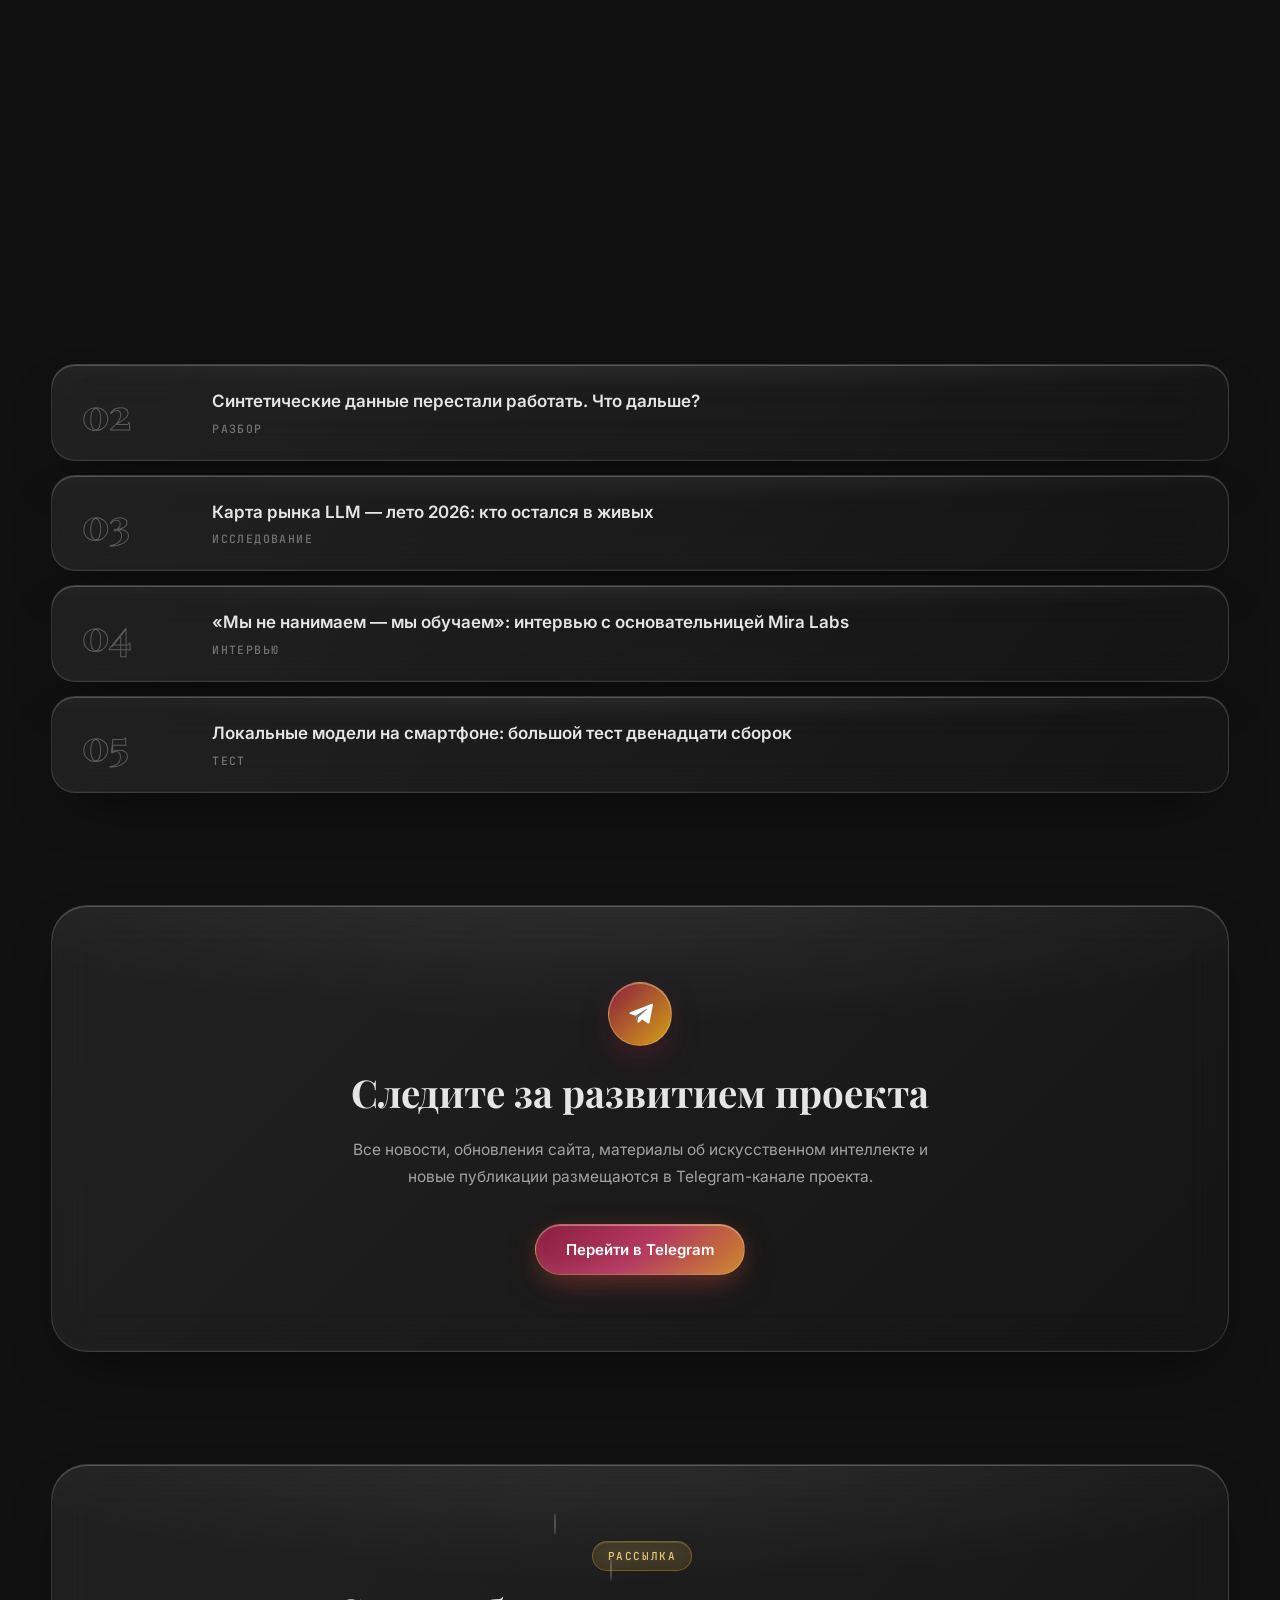
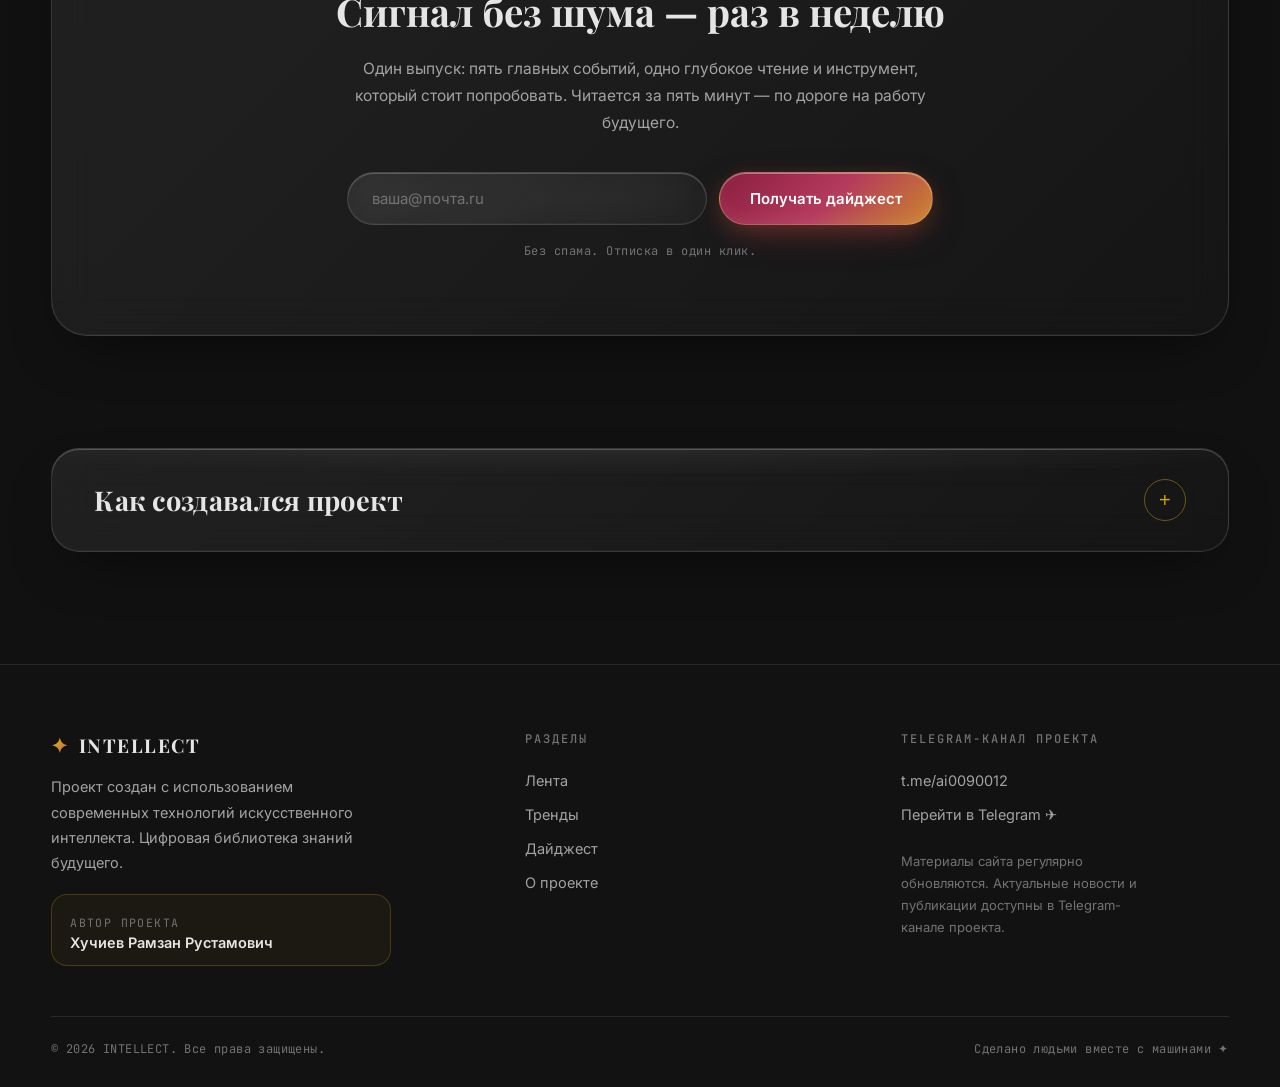
==== commit cc1232e3: "Premium redesign per spec: graphite/burgundy/gold, book hero, Telegram Implements the redesign techn" ====
--- a/index.html
+++ b/index.html
@@ -4,152 +4,118 @@
 <meta charset="UTF-8">
 <meta name="viewport" content="width=device-width, initial-scale=1.0">
 <title>INTELLECT — новости искусственного интеллекта</title>
-<meta name="description" content="Главные события мира искусственного интеллекта — модели, железо, исследования и люди, которые учат машины думать. Без хайпа и шума.">
+<meta name="description" content="INTELLECT — цифровая библиотека знаний будущего. Главные события мира искусственного интеллекта: модели, железо, исследования и люди, которые учат машины думать.">
 <meta property="og:title" content="INTELLECT — новости искусственного интеллекта">
-<meta property="og:description" content="Машинный разум. Человеческий взгляд. Главные новости ИИ — каждый день.">
+<meta property="og:description" content="Машинный разум. Человеческий взгляд. Цифровая библиотека знаний будущего.">
 <meta property="og:type" content="website">
-<link rel="icon" href="data:image/svg+xml,%3Csvg xmlns='http://www.w3.org/2000/svg' viewBox='0 0 64 64'%3E%3Cdefs%3E%3ClinearGradient id='g' x1='0' y1='0' x2='1' y2='1'%3E%3Cstop offset='0' stop-color='%238b5cf6'/%3E%3Cstop offset='1' stop-color='%2322d3ee'/%3E%3C/linearGradient%3E%3C/defs%3E%3Crect width='64' height='64' rx='14' fill='url(%23g)'/%3E%3Cpath d='M32 12l5 13 13 5-13 5-5 13-5-13-13-5 13-5z' fill='white'/%3E%3C/svg%3E">
+<link rel="icon" href="data:image/svg+xml,%3Csvg xmlns='http://www.w3.org/2000/svg' viewBox='0 0 64 64'%3E%3Cdefs%3E%3ClinearGradient id='g' x1='0' y1='0' x2='1' y2='1'%3E%3Cstop offset='0' stop-color='%23D4A017'/%3E%3Cstop offset='1' stop-color='%238B1E3F'/%3E%3C/linearGradient%3E%3C/defs%3E%3Crect width='64' height='64' rx='14' fill='url(%23g)'/%3E%3Cpath d='M32 12l5 13 13 5-13 5-5 13-5-13-13-5 13-5z' fill='white'/%3E%3C/svg%3E">
 <link rel="preconnect" href="https://fonts.googleapis.com">
 <link rel="preconnect" href="https://fonts.gstatic.com" crossorigin>
-<link href="https://fonts.googleapis.com/css2?family=Unbounded:wght@500;600;700;900&family=Inter:wght@400;500;600;700&family=JetBrains+Mono:wght@400;500&display=swap" rel="stylesheet">
+<link href="https://fonts.googleapis.com/css2?family=Playfair+Display:ital,wght@0,600;0,700;0,800;1,600&family=Inter:wght@400;500;600;700&family=JetBrains+Mono:wght@400;500&display=swap" rel="stylesheet">
 <style>
-/* ============ ТЕМЫ ============ */
+/* ============ ПАЛИТРА: ГРАФИТ · БОРДО · ЗОЛОТО ============ */
 :root{
-  --bg:#070a18;
-  --txt:#eef0f8;
-  --mut:#9aa0b8;
-  --mut-2:#6c7290;
-  --acc:#a78bfa;
-  --ok:#6ee7b7;
-  --hairline:rgba(255,255,255,.1);
-
-  /* жидкое стекло */
-  --glass-bg:linear-gradient(135deg,rgba(255,255,255,.09),rgba(255,255,255,.028));
-  --glass-line:rgba(255,255,255,.17);
-  --rim:rgba(255,255,255,.34);            /* верхний блик кромки */
-  --gloss:rgba(255,255,255,.15);          /* глянец сверху */
-  --panel-shadow:0 24px 60px -28px rgba(0,0,0,.6);
-  --panel-shadow-hover:0 38px 90px -30px rgba(0,0,0,.65),0 0 54px -12px rgba(139,92,246,.38);
-  --drop-rim:rgba(255,255,255,.3);
-  --drop-shadow:0 26px 54px -22px rgba(0,0,0,.55);
-  --menu-bg:rgba(9,11,24,.62);
-  --footer-bg:rgba(8,10,22,.38);
-  --art-veil:transparent;
-  --stroke:rgba(255,255,255,.26);
-  --grain-o:.05;
-  --swirl-o:.7;
-
-  /* цветной фон под стеклом */
-  --blob1:rgba(124,58,237,.34);
-  --blob2:rgba(34,211,238,.24);
-  --blob3:rgba(244,114,182,.22);
-  --blob4:rgba(251,191,36,.16);
-
-  --txt-grad:linear-gradient(120deg,#a78bfa,#818cf8 30%,#22d3ee 60%,#f472b6 90%);
-  --grad:linear-gradient(135deg,#8b5cf6 0%,#6366f1 45%,#22d3ee 100%);
+  --bg:#111111;
+  --bg-2:#1C1C1C;
+  --txt:#E5E5E5;
+  --mut:#a3a3a3;
+  --mut-2:#737373;
+  --gold:#D4A017;
+  --gold-2:#F2D27C;
+  --wine:#8B1E3F;
+  --wine-2:#B43A5E;
+  --hairline:rgba(229,229,229,.1);
+
+  --glass-bg:linear-gradient(135deg,rgba(255,255,255,.07),rgba(255,255,255,.02));
+  --glass-line:rgba(229,229,229,.14);
+  --rim:rgba(255,255,255,.22);
+  --gloss:rgba(255,255,255,.09);
+  --panel-shadow:0 24px 60px -28px rgba(0,0,0,.7);
+  --panel-shadow-hover:0 38px 90px -30px rgba(0,0,0,.75),0 0 60px -14px rgba(212,160,23,.3);
+  --drop-rim:rgba(255,255,255,.22);
+  --drop-shadow:0 26px 54px -22px rgba(0,0,0,.6);
+  --menu-bg:rgba(17,17,17,.72);
+  --footer-bg:rgba(20,20,20,.5);
+
+  --blob1:rgba(139,30,63,.32);
+  --blob2:rgba(212,160,23,.13);
+  --blob3:rgba(229,229,229,.05);
+  --blob4:rgba(139,30,63,.18);
+
+  --txt-grad:linear-gradient(120deg,#F2D27C,#D4A017 38%,#C87A4A 66%,#B43A5E 96%);
+  --grad:linear-gradient(135deg,#8B1E3F 0%,#B43A5E 48%,#D4A017 100%);
   --ease:cubic-bezier(.22,1,.36,1);
-}
-[data-theme="light"]{
-  --bg:#e9ecf8;
-  --txt:#181b2c;
-  --mut:#4c5268;
-  --mut-2:#7b819b;
-  --acc:#6d28d9;
-  --ok:#059669;
-  --hairline:rgba(24,27,44,.12);
-
-  --glass-bg:linear-gradient(135deg,rgba(255,255,255,.66),rgba(255,255,255,.32));
-  --glass-line:rgba(255,255,255,.88);
-  --rim:rgba(255,255,255,.95);
-  --gloss:rgba(255,255,255,.45);
-  --panel-shadow:0 22px 50px -24px rgba(31,38,135,.22);
-  --panel-shadow-hover:0 34px 84px -28px rgba(31,38,135,.3),0 0 50px -14px rgba(124,58,237,.25);
-  --drop-rim:rgba(255,255,255,.85);
-  --drop-shadow:0 24px 50px -22px rgba(31,38,135,.28);
-  --menu-bg:rgba(238,240,250,.6);
-  --footer-bg:rgba(255,255,255,.42);
-  --art-veil:rgba(255,255,255,.12);
-  --stroke:rgba(24,27,44,.3);
-  --grain-o:.032;
-  --swirl-o:.85;
-
-  --blob1:rgba(139,92,246,.38);
-  --blob2:rgba(34,211,238,.32);
-  --blob3:rgba(244,114,182,.32);
-  --blob4:rgba(251,191,36,.3);
-
-  --txt-grad:linear-gradient(120deg,#6d28d9,#4f46e5 35%,#0e7490 65%,#be185d 95%);
 }
 
 /* ============ БАЗА ============ */
 *{margin:0;padding:0;box-sizing:border-box}
 html{scroll-behavior:smooth;scroll-padding-top:112px}
+html.custom-cursor,html.custom-cursor *{cursor:none!important}
 body{
   background:var(--bg);
   color:var(--txt);
   font:400 16px/1.6 "Inter",system-ui,sans-serif;
   -webkit-font-smoothing:antialiased;
   overflow-x:hidden;
-  transition:background .5s,color .5s;
-}
-::selection{background:rgba(139,92,246,.45);color:#fff}
+}
+body.locked{overflow:hidden}
+::selection{background:rgba(139,30,63,.6);color:#fff}
 ::-webkit-scrollbar{width:10px}
 ::-webkit-scrollbar-track{background:var(--bg)}
-::-webkit-scrollbar-thumb{background:linear-gradient(180deg,#8b5cf6,#22d3ee);border-radius:99px;border:2px solid var(--bg)}
+::-webkit-scrollbar-thumb{background:linear-gradient(180deg,#D4A017,#8B1E3F);border-radius:99px;border:2px solid var(--bg)}
 a{color:inherit;text-decoration:none}
 .container{width:min(1180px,92%);margin:0 auto}
-:focus-visible{outline:2px solid #8b5cf6;outline-offset:3px;border-radius:8px}
+:focus-visible{outline:2px solid var(--gold);outline-offset:3px;border-radius:8px}
 main{position:relative;z-index:1}
 
-/* ============ ЖИДКОЕ СТЕКЛО: БАЗОВЫЙ РЕЦЕПТ ============ */
-.nav-pill,.live-chip,.stat,.ticker,.card,.featured,.trend,.digest,
-.digest-form input,.btn-ghost,.icon-btn,.burger{
+/* ============ СТЕКЛО: БАЗОВЫЙ РЕЦЕПТ ============ */
+.nav-pill,.live-chip,.stat,.ticker,.card,.featured,.trend,.digest,.tg-block,.accordion,
+.digest-form input,.btn-ghost,.btn-tg,.burger{
   background:var(--glass-bg);
-  -webkit-backdrop-filter:blur(24px) saturate(180%);
-  backdrop-filter:blur(24px) saturate(180%);
+  -webkit-backdrop-filter:blur(22px) saturate(150%);
+  backdrop-filter:blur(22px) saturate(150%);
   border:1px solid var(--glass-line);
   box-shadow:
     inset 0 1px 0 var(--rim),
-    inset 0 -1px 0 rgba(255,255,255,.05),
+    inset 0 -1px 0 rgba(255,255,255,.04),
     var(--panel-shadow);
   transition:box-shadow .45s,border-color .45s,transform .45s var(--ease),background .5s;
 }
-/* глянцевый «свет сверху» */
-.card,.featured,.trend,.digest{position:relative}
-.card::before,.featured .gloss,.trend::before,.digest::before{
+.card,.featured,.trend,.digest,.tg-block,.accordion{position:relative}
+.card::before,.featured .gloss,.trend::before,.digest::before,.tg-block::before,.accordion::before{
   content:"";position:absolute;inset:0;border-radius:inherit;z-index:3;pointer-events:none;
   background:radial-gradient(120% 70% at 50% -12%,var(--gloss),transparent 55%);
 }
-/* блик-волна при наведении */
 .card::after,.btn::after{
   content:"";position:absolute;inset:0;z-index:4;pointer-events:none;
-  background:linear-gradient(115deg,transparent 35%,rgba(255,255,255,.13) 48%,rgba(255,255,255,.22) 52%,transparent 65%);
+  background:linear-gradient(115deg,transparent 35%,rgba(255,255,255,.1) 48%,rgba(242,210,124,.18) 52%,transparent 65%);
   transform:translateX(-130%);
   transition:transform .9s var(--ease);
 }
 .card:hover::after,.btn:hover::after{transform:translateX(130%)}
 
-/* ============ ЦВЕТНОЙ ФОН ПОД СТЕКЛОМ ============ */
+/* ============ ДИНАМИЧЕСКИЙ ФОН ============ */
 .bg{position:fixed;inset:0;z-index:0;overflow:hidden;pointer-events:none}
 .bg::after{
   content:"";position:absolute;left:50%;top:50%;
   width:165vmax;height:165vmax;translate:-50% -50%;
   background:conic-gradient(from 0deg,
-    rgba(139,92,246,.1),rgba(34,211,238,.08),rgba(244,114,182,.1),
-    rgba(251,191,36,.07),rgba(139,92,246,.1));
-  filter:blur(85px);opacity:var(--swirl-o);
-  animation:swirl 70s linear infinite;
+    rgba(139,30,63,.11),rgba(212,160,23,.07),rgba(229,229,229,.035),
+    rgba(139,30,63,.08),rgba(139,30,63,.11));
+  filter:blur(85px);opacity:.65;
+  animation:swirl 80s linear infinite;
 }
 @keyframes swirl{to{rotate:1turn}}
 .blob{position:absolute;border-radius:50%;filter:blur(105px);will-change:transform}
-.b1{width:54vw;height:54vw;left:-13vw;top:-15vw;background:var(--blob1);animation:drift1 24s ease-in-out infinite alternate}
-.b2{width:46vw;height:46vw;right:-12vw;top:24%;background:var(--blob2);animation:drift2 28s ease-in-out infinite alternate}
-.b3{width:42vw;height:42vw;left:22%;bottom:-18vw;background:var(--blob3);animation:drift3 32s ease-in-out infinite alternate}
-.b4{width:34vw;height:34vw;right:8%;bottom:14%;background:var(--blob4);animation:drift4 26s ease-in-out infinite alternate}
-@keyframes drift1{to{transform:translate(10vw,8vw) scale(1.16)}}
-@keyframes drift2{to{transform:translate(-8vw,10vw) scale(1.22)}}
-@keyframes drift3{to{transform:translate(7vw,-9vw) scale(1.12)}}
-@keyframes drift4{to{transform:translate(-9vw,-6vw) scale(1.18)}}
+.b1{width:54vw;height:54vw;left:-14vw;top:-16vw;background:var(--blob1);animation:drift1 26s ease-in-out infinite alternate}
+.b2{width:44vw;height:44vw;right:-12vw;top:22%;background:var(--blob2);animation:drift2 30s ease-in-out infinite alternate}
+.b3{width:40vw;height:40vw;left:24%;bottom:-18vw;background:var(--blob3);animation:drift3 34s ease-in-out infinite alternate}
+.b4{width:34vw;height:34vw;right:6%;bottom:10%;background:var(--blob4);animation:drift4 28s ease-in-out infinite alternate}
+@keyframes drift1{to{transform:translate(10vw,8vw) scale(1.14)}}
+@keyframes drift2{to{transform:translate(-8vw,10vw) scale(1.2)}}
+@keyframes drift3{to{transform:translate(7vw,-9vw) scale(1.1)}}
+@keyframes drift4{to{transform:translate(-9vw,-6vw) scale(1.16)}}
+#net{position:fixed;inset:0;width:100%;height:100%;z-index:0;pointer-events:none}
 
 /* ============ ГЛОБАЛЬНЫЕ СЛОИ ============ */
 .progress{
@@ -159,18 +125,102 @@
 }
 .glow{
   position:fixed;top:0;left:0;z-index:1;
-  width:620px;height:620px;border-radius:50%;
-  background:radial-gradient(closest-side,rgba(139,92,246,.12),transparent 70%);
+  width:640px;height:640px;border-radius:50%;
+  background:radial-gradient(closest-side,rgba(212,160,23,.09),transparent 70%);
   pointer-events:none;mix-blend-mode:screen;will-change:transform;
 }
 .grain{
   position:fixed;inset:0;z-index:90;pointer-events:none;
-  opacity:var(--grain-o);mix-blend-mode:overlay;
+  opacity:.05;mix-blend-mode:overlay;
   background-image:url("data:image/svg+xml,%3Csvg xmlns='http://www.w3.org/2000/svg' width='160' height='160'%3E%3Cfilter id='n'%3E%3CfeTurbulence type='fractalNoise' baseFrequency='0.9' numOctaves='2'/%3E%3C/filter%3E%3Crect width='160' height='160' filter='url(%23n)' opacity='0.5'/%3E%3C/svg%3E");
 }
 @media (pointer:coarse){.glow{display:none}}
 
-/* ============ ПЛАВАЮЩАЯ СТЕКЛЯННАЯ НАВИГАЦИЯ ============ */
+/* ============ КАСТОМНЫЙ КУРСОР: БУМАЖНЫЙ САМОЛЁТ ============ */
+#cursor{
+  position:fixed;left:0;top:0;z-index:1000;
+  width:30px;height:30px;margin:-15px 0 0 -15px;
+  pointer-events:none;display:none;
+  will-change:transform;
+}
+html.custom-cursor #cursor{display:block}
+.cursor-inner{
+  width:100%;height:100%;
+  transition:transform .3s var(--ease),filter .3s;
+  filter:drop-shadow(0 2px 10px rgba(212,160,23,.55));
+}
+.cursor-inner svg{width:100%;height:100%;display:block}
+#cursor.grow .cursor-inner{transform:scale(1.6);filter:drop-shadow(0 4px 16px rgba(212,160,23,.8))}
+#cursor.press .cursor-inner{transform:scale(.78)}
+#cursor.grow.press .cursor-inner{transform:scale(1.25)}
+.click-pulse{
+  position:fixed;z-index:999;width:64px;height:64px;margin:-32px 0 0 -32px;
+  border-radius:50%;border:2px solid rgba(212,160,23,.85);
+  box-shadow:0 0 24px rgba(212,160,23,.45),inset 0 0 14px rgba(212,160,23,.3);
+  pointer-events:none;
+  animation:clickPulse .55s ease-out forwards;
+}
+@keyframes clickPulse{
+  from{transform:scale(.25);opacity:.95}
+  to{transform:scale(1.15);opacity:0}
+}
+
+/* ============ ЭКРАН ПРИВЕТСТВИЯ ============ */
+#welcome{
+  position:fixed;inset:0;z-index:200;
+  background:radial-gradient(120% 90% at 50% 30%,#191215 0%,#111 60%);
+  display:flex;flex-direction:column;align-items:center;justify-content:center;gap:0;
+  transition:opacity .8s,visibility .8s;
+}
+#welcome.out{opacity:0;visibility:hidden}
+.w-stage{position:relative;width:340px;height:340px;display:flex;align-items:center;justify-content:center}
+.w-logo{
+  font:800 clamp(1.9rem,5vw,2.7rem) "Playfair Display",serif;letter-spacing:3px;
+  background:var(--txt-grad);-webkit-background-clip:text;background-clip:text;color:transparent;
+  opacity:0;transform:scale(.9);transition:opacity 1s var(--ease),transform 1s var(--ease);
+  position:relative;z-index:2;text-align:center;
+}
+#welcome.s1 .w-logo{opacity:1;transform:none}
+.w-p{
+  position:absolute;left:50%;top:50%;width:5px;height:5px;margin:-2.5px;
+  border-radius:50%;background:var(--gold-2);
+  box-shadow:0 0 10px 2px rgba(212,160,23,.5);
+  opacity:0;
+}
+#welcome.s1 .w-p{animation:converge 1s var(--ease) forwards;animation-delay:var(--d)}
+@keyframes converge{
+  from{transform:translate(var(--dx),var(--dy)) scale(.3);opacity:0}
+  35%{opacity:1}
+  to{transform:translate(0,0) scale(1);opacity:1}
+}
+#welcome.s2 .w-p{animation:none;opacity:0;transition:opacity .5s}
+.w-ring{
+  position:absolute;left:50%;top:50%;width:230px;height:230px;margin:-115px;
+  border-radius:50%;border:1px solid rgba(212,160,23,.85);
+  box-shadow:0 0 50px rgba(212,160,23,.35),inset 0 0 30px rgba(212,160,23,.18);
+  opacity:0;transform:scale(.45);
+  transition:opacity 1s var(--ease),transform 1s var(--ease);
+}
+.w-ring::after{
+  content:"";position:absolute;inset:-14px;border-radius:50%;
+  border:1px dashed rgba(229,229,229,.22);
+  animation:spin 26s linear infinite;
+}
+#welcome.s2 .w-ring{opacity:1;transform:scale(1)}
+.w-text{
+  margin-top:46px;
+  font:500 12px "JetBrains Mono",monospace;letter-spacing:3px;text-transform:uppercase;
+  color:var(--mut);text-align:center;padding:0 20px;
+  opacity:0;transform:translateY(14px);
+  transition:opacity .9s var(--ease),transform .9s var(--ease);
+}
+#welcome.s3 .w-text{opacity:1;transform:none}
+.w-skip{
+  position:absolute;bottom:30px;left:50%;transform:translateX(-50%);
+  font:400 11px "JetBrains Mono",monospace;letter-spacing:2px;color:var(--mut-2);
+}
+
+/* ============ НАВИГАЦИЯ ============ */
 .nav{position:fixed;top:14px;left:0;right:0;z-index:50;pointer-events:none}
 .nav-pill{
   pointer-events:auto;
@@ -178,17 +228,17 @@
   display:flex;align-items:center;justify-content:space-between;gap:18px;
   padding:10px 12px 10px 24px;border-radius:999px;
 }
-.nav-pill.scrolled{box-shadow:inset 0 1px 0 var(--rim),inset 0 -1px 0 rgba(255,255,255,.05),var(--panel-shadow-hover)}
+.nav-pill.scrolled{box-shadow:inset 0 1px 0 var(--rim),inset 0 -1px 0 rgba(255,255,255,.04),var(--panel-shadow-hover)}
 .logo{
-  font:700 18px "Unbounded",sans-serif;letter-spacing:.5px;
+  font:700 19px "Playfair Display",serif;letter-spacing:1.5px;
   display:flex;align-items:center;gap:9px;white-space:nowrap;
 }
 .logo .spark{
   background:var(--txt-grad);
   -webkit-background-clip:text;background-clip:text;color:transparent;
-  font-size:21px;
-}
-.nav-links{display:flex;gap:30px}
+  font-size:20px;
+}
+.nav-links{display:flex;gap:28px}
 .nav-links a{
   font:500 14px "Inter",sans-serif;color:var(--mut);
   padding:6px 0;position:relative;transition:color .3s;
@@ -201,37 +251,42 @@
 .nav-links a:hover{color:var(--txt)}
 .nav-links a:hover::after{transform:scaleX(1)}
 .nav-right{display:flex;align-items:center;gap:10px}
-
-.icon-btn{
-  width:42px;height:42px;border-radius:50%;cursor:pointer;
-  display:inline-flex;align-items:center;justify-content:center;
-  font-size:17px;color:var(--txt);
-}
-.icon-btn:hover{transform:translateY(-2px)}
 
 .btn{
   position:relative;overflow:hidden;
   display:inline-flex;align-items:center;justify-content:center;gap:9px;
   padding:15px 30px;border-radius:999px;cursor:pointer;
   font:600 15px "Inter",sans-serif;color:var(--txt);border:0;
-  transition:transform .35s var(--ease),box-shadow .35s;
+  transition:transform .35s var(--ease),box-shadow .35s,background .35s,border-color .35s;
   white-space:nowrap;
 }
+.btn:active{transform:scale(.96)}
 .btn-primary{
   color:#fff;
-  background:linear-gradient(135deg,rgba(139,92,246,.92),rgba(99,102,241,.88) 50%,rgba(34,211,238,.85));
-  -webkit-backdrop-filter:blur(12px) saturate(180%);
-  backdrop-filter:blur(12px) saturate(180%);
-  border:1px solid rgba(255,255,255,.32);
+  background:linear-gradient(135deg,#8B1E3F,#B43A5E 52%,#D4A017 118%);
+  border:1px solid rgba(242,210,124,.35);
   box-shadow:
-    inset 0 1px 0 rgba(255,255,255,.5),
-    inset 0 -6px 14px rgba(255,255,255,.1),
-    0 12px 36px -8px rgba(124,58,237,.55);
-}
-.btn-primary:hover{transform:translateY(-2px);box-shadow:inset 0 1px 0 rgba(255,255,255,.55),inset 0 -6px 14px rgba(255,255,255,.14),0 18px 46px -8px rgba(124,58,237,.65)}
+    inset 0 1px 0 rgba(255,255,255,.35),
+    inset 0 -6px 14px rgba(255,255,255,.06),
+    0 12px 36px -10px rgba(139,30,63,.65),
+    0 6px 28px -8px rgba(212,160,23,.35);
+}
+.btn-primary:hover{
+  transform:translateY(-2px);
+  background:linear-gradient(135deg,#9d2549,#c4486c 52%,#e2b231 118%);
+  box-shadow:inset 0 1px 0 rgba(255,255,255,.4),0 18px 46px -10px rgba(139,30,63,.75),0 10px 36px -8px rgba(212,160,23,.5);
+}
+.btn-primary:active{transform:scale(.96)}
 .btn-ghost{border-radius:999px}
-.btn-ghost:hover{transform:translateY(-2px);box-shadow:inset 0 1px 0 var(--rim),inset 0 -1px 0 rgba(255,255,255,.05),var(--panel-shadow-hover)}
+.btn-ghost:hover{transform:translateY(-2px);border-color:rgba(212,160,23,.45);box-shadow:inset 0 1px 0 var(--rim),var(--panel-shadow-hover)}
 .btn-small{padding:11px 22px;font-size:13.5px}
+.btn-tg{border-radius:999px;gap:8px}
+.btn-tg svg{width:15px;height:15px;flex:none}
+.btn-tg:hover{
+  transform:translateY(-2px);
+  border-color:rgba(212,160,23,.55);
+  box-shadow:inset 0 1px 0 var(--rim),0 0 34px -6px rgba(212,160,23,.55),var(--panel-shadow);
+}
 
 .burger{
   display:none;flex-direction:column;align-items:center;justify-content:center;gap:6px;
@@ -244,63 +299,78 @@
 .mobile-menu{
   position:fixed;inset:0;z-index:49;
   background:var(--menu-bg);
-  -webkit-backdrop-filter:blur(30px) saturate(170%);backdrop-filter:blur(30px) saturate(170%);
-  display:flex;flex-direction:column;align-items:center;justify-content:center;gap:10px;
+  -webkit-backdrop-filter:blur(30px) saturate(150%);backdrop-filter:blur(30px) saturate(150%);
+  display:flex;flex-direction:column;align-items:center;justify-content:center;gap:8px;
   opacity:0;pointer-events:none;transition:opacity .4s;
 }
 .menu-open .mobile-menu{opacity:1;pointer-events:auto}
-.mobile-menu a{font:600 1.55rem "Unbounded",sans-serif;padding:16px;color:var(--mut);transition:color .3s}
+.mobile-menu a{font:600 1.5rem "Playfair Display",serif;padding:14px;color:var(--mut);transition:color .3s}
 .mobile-menu a:hover{color:var(--txt)}
+
+/* ============ ПЛАВАЮЩАЯ КНОПКА TELEGRAM ============ */
+.tg-fab{
+  position:fixed;right:24px;bottom:24px;z-index:80;
+  width:58px;height:58px;border-radius:50%;
+  display:flex;align-items:center;justify-content:center;
+  background:linear-gradient(135deg,#8B1E3F,#D4A017);
+  border:1px solid rgba(242,210,124,.4);
+  box-shadow:inset 0 1px 0 rgba(255,255,255,.35),0 14px 36px -10px rgba(0,0,0,.7);
+  transition:transform .35s var(--ease),box-shadow .35s;
+  animation:fabPulse 4s ease-out infinite;
+}
+.tg-fab svg{width:24px;height:24px}
+.tg-fab:hover{transform:translateY(-4px) scale(1.05)}
+@keyframes fabPulse{
+  0%{box-shadow:inset 0 1px 0 rgba(255,255,255,.35),0 14px 36px -10px rgba(0,0,0,.7),0 0 0 0 rgba(212,160,23,.5)}
+  55%{box-shadow:inset 0 1px 0 rgba(255,255,255,.35),0 14px 36px -10px rgba(0,0,0,.7),0 0 0 20px rgba(212,160,23,0)}
+  100%{box-shadow:inset 0 1px 0 rgba(255,255,255,.35),0 14px 36px -10px rgba(0,0,0,.7),0 0 0 0 rgba(212,160,23,0)}
+}
 
 /* ============ HERO ============ */
 .hero{
   position:relative;min-height:100svh;
   display:flex;align-items:center;
-  padding:160px 0 110px;overflow:hidden;
-}
-#net{position:absolute;inset:0;width:100%;height:100%;z-index:1}
-.hero-content{position:relative;z-index:3;text-align:center}
-
-/* капли-линзы из жидкого стекла */
+  padding:150px 0 90px;overflow:hidden;
+}
+.hero-content{position:relative;z-index:3;text-align:center;width:100%}
+
 .drop{
   position:absolute;border-radius:50%;pointer-events:none;z-index:2;
-  background:radial-gradient(circle at 32% 28%,rgba(255,255,255,.34),rgba(255,255,255,.06) 40%,rgba(255,255,255,0) 64%);
-  -webkit-backdrop-filter:blur(7px) saturate(170%);backdrop-filter:blur(7px) saturate(170%);
+  background:radial-gradient(circle at 32% 28%,rgba(255,255,255,.28),rgba(255,255,255,.05) 40%,rgba(255,255,255,0) 64%);
+  -webkit-backdrop-filter:blur(7px) saturate(150%);backdrop-filter:blur(7px) saturate(150%);
   border:1px solid var(--drop-rim);
   box-shadow:
-    inset 9px 11px 20px rgba(255,255,255,.22),
-    inset -12px -14px 26px rgba(255,255,255,.05),
+    inset 9px 11px 20px rgba(255,255,255,.16),
+    inset -12px -14px 26px rgba(255,255,255,.04),
     var(--drop-shadow);
   animation:float 9s ease-in-out infinite;
 }
 .drop::before{
   content:"";position:absolute;left:17%;top:13%;width:36%;height:24%;
-  border-radius:50%;background:rgba(255,255,255,.55);filter:blur(5px);rotate:-18deg;
-}
-.d1{width:120px;height:120px;left:7%;top:26%;animation-duration:10s}
-.d2{width:170px;height:170px;right:9%;top:20%;animation-duration:12s;animation-delay:1.4s}
-.d3{width:74px;height:74px;left:16%;bottom:17%;animation-duration:8s;animation-delay:.8s}
-.d4{width:96px;height:96px;right:19%;bottom:23%;animation-duration:11s;animation-delay:2s}
+  border-radius:50%;background:rgba(255,255,255,.45);filter:blur(5px);rotate:-18deg;
+}
+.d1{width:110px;height:110px;left:6%;top:24%;animation-duration:10s}
+.d2{width:150px;height:150px;right:7%;top:30%;animation-duration:12s;animation-delay:1.4s}
 @keyframes float{50%{transform:translateY(-14px)}}
 
 .live-chip{
   display:inline-flex;align-items:center;gap:10px;
   font:500 12px "JetBrains Mono",monospace;letter-spacing:1.6px;text-transform:uppercase;
   color:var(--mut);
-  padding:10px 19px;border-radius:999px;margin-bottom:34px;
+  padding:10px 19px;border-radius:999px;margin-bottom:30px;
 }
 .live-chip .dot{
-  width:8px;height:8px;border-radius:50%;background:#4ade80;
+  width:8px;height:8px;border-radius:50%;background:var(--gold);
   animation:pulse 2s ease-in-out infinite;
 }
 @keyframes pulse{
-  0%,100%{box-shadow:0 0 0 0 rgba(74,222,128,.55)}
-  50%{box-shadow:0 0 0 7px rgba(74,222,128,0)}
+  0%,100%{box-shadow:0 0 0 0 rgba(212,160,23,.55)}
+  50%{box-shadow:0 0 0 7px rgba(212,160,23,0)}
 }
 
 .hero h1{
-  font:700 clamp(2.15rem,5.6vw,4.1rem)/1.14 "Unbounded",sans-serif;
-  letter-spacing:-.5px;margin-bottom:26px;
+  font:700 clamp(2.3rem,5.8vw,4.3rem)/1.12 "Playfair Display",serif;
+  letter-spacing:.5px;margin-bottom:22px;
 }
 .grad{
   background:var(--txt-grad);
@@ -311,24 +381,146 @@
 @keyframes gradShift{to{background-position:100% 100%}}
 
 .hero-sub{
-  max-width:620px;margin:0 auto 40px;
-  font-size:17px;line-height:1.75;color:var(--mut);
-}
-.hero-actions{display:flex;gap:14px;justify-content:center;flex-wrap:wrap;margin-bottom:58px}
-
-.hero-stats{display:flex;gap:14px;justify-content:center;flex-wrap:wrap}
+  max-width:600px;margin:0 auto;
+  font-size:16.5px;line-height:1.75;color:var(--mut);
+}
+
+/* ---- Книга знаний ---- */
+.book-scene{
+  position:relative;width:280px;margin:54px auto 10px;
+  display:flex;flex-direction:column;align-items:center;
+  perspective:1500px;
+}
+.book-scene::before{
+  content:"";position:absolute;top:8%;left:50%;translate:-50%;
+  width:300px;height:300px;border-radius:50%;
+  background:radial-gradient(circle,rgba(212,160,23,.3),transparent 65%);
+  filter:blur(40px);opacity:.35;transition:opacity .7s;
+  pointer-events:none;
+}
+.book-scene:hover::before,.book-scene.open::before{opacity:.85}
+.book{
+  position:relative;width:228px;height:300px;
+  background:none;border:0;padding:0;cursor:pointer;
+  transform-style:preserve-3d;
+  transform:rotateX(10deg) rotateY(-22deg);
+  transition:transform .8s var(--ease),filter .8s;
+  filter:drop-shadow(0 30px 38px rgba(0,0,0,.55));
+}
+.book:hover{transform:rotateX(10deg) rotateY(-22deg) translateY(-13px);filter:drop-shadow(0 44px 50px rgba(0,0,0,.6)) drop-shadow(0 0 34px rgba(212,160,23,.28))}
+.book-scene.open .book{transform:rotateX(12deg) rotateY(-9deg) translateY(-8px) scale(1.03)}
+.book>span{position:absolute;display:block}
+.book-back{
+  inset:0;border-radius:5px 14px 14px 5px;
+  background:linear-gradient(160deg,#3d0e1e,#5b1228 60%,#47101f);
+  border:1px solid rgba(212,160,23,.35);
+  transform:translateZ(-17px);
+  box-shadow:inset 0 1px 0 rgba(255,255,255,.12);
+}
+.book-pages{
+  top:5px;bottom:5px;left:10px;right:4px;border-radius:2px 10px 10px 2px;
+  background:
+    repeating-linear-gradient(0deg,transparent 0 13px,rgba(60,40,20,.08) 13px 14px),
+    linear-gradient(105deg,#efe7d2,#e2d8bd 70%,#d4c8a8);
+  transform:translateZ(-8px);
+  box-shadow:inset -3px 0 6px rgba(60,40,20,.25);
+}
+.book-light{
+  inset:6%;border-radius:50%;
+  background:radial-gradient(58% 50% at 50% 58%,rgba(242,210,124,.95),rgba(212,160,23,.3) 58%,transparent 75%);
+  filter:blur(13px);opacity:0;transform:translateZ(-4px);
+  transition:opacity 1s var(--ease) .45s;
+}
+.book-scene.open .book-light{opacity:1;animation:lightBreath 3.4s ease-in-out infinite 1.4s}
+@keyframes lightBreath{50%{opacity:.65;scale:1.06}}
+.book-cover{
+  inset:0;transform-origin:left center;
+  transform-style:preserve-3d;
+  transform:rotateY(0deg);
+  transition:transform 1.25s cubic-bezier(.66,0,.26,1);
+}
+.book-scene.open .book-cover{transform:rotateY(-152deg)}
+.cover-front,.cover-back{
+  position:absolute;inset:0;border-radius:5px 14px 14px 5px;
+  -webkit-backface-visibility:hidden;backface-visibility:hidden;
+}
+.cover-front{
+  background:
+    radial-gradient(120% 90% at 18% 12%,rgba(255,255,255,.14),transparent 45%),
+    linear-gradient(160deg,#6d1730,#8B1E3F 55%,#5b1228);
+  border:1px solid rgba(212,160,23,.55);
+  box-shadow:inset 0 1px 0 rgba(255,255,255,.2),inset 0 0 40px rgba(0,0,0,.35);
+  display:flex;flex-direction:column;align-items:center;justify-content:center;gap:13px;
+}
+.cover-front::before{
+  content:"";position:absolute;inset:11px;border-radius:3px 9px 9px 3px;
+  border:1px solid rgba(212,160,23,.5);
+  box-shadow:inset 0 0 18px rgba(212,160,23,.12);
+}
+.cover-front i{
+  font-style:normal;font-size:26px;
+  background:var(--txt-grad);-webkit-background-clip:text;background-clip:text;color:transparent;
+}
+.cover-front b{
+  font:700 21px "Playfair Display",serif;letter-spacing:3.5px;
+  background:linear-gradient(120deg,#F2D27C,#D4A017 60%,#b8860b);
+  -webkit-background-clip:text;background-clip:text;color:transparent;
+}
+.cover-front em{
+  font:500 9.5px "JetBrains Mono",monospace;letter-spacing:3px;text-transform:uppercase;
+  color:rgba(229,229,229,.65);font-style:normal;
+}
+.cover-back{
+  transform:rotateY(180deg);
+  background:
+    repeating-linear-gradient(0deg,transparent 0 13px,rgba(60,40,20,.07) 13px 14px),
+    linear-gradient(255deg,#efe7d2,#e6dcc2);
+  box-shadow:inset 6px 0 14px rgba(60,40,20,.2);
+}
+.book-spark{
+  position:absolute;left:50%;bottom:52%;z-index:5;
+  font:500 13px "JetBrains Mono",monospace;color:var(--gold-2);
+  text-shadow:0 0 10px rgba(212,160,23,.8);
+  pointer-events:none;
+  animation:sparkFly var(--t) ease-out forwards;
+}
+.book-spark.dotty{
+  width:5px;height:5px;border-radius:50%;background:var(--gold-2);
+  box-shadow:0 0 10px 2px rgba(212,160,23,.6);
+}
+@keyframes sparkFly{
+  from{transform:translate(0,0) scale(1);opacity:1}
+  to{transform:translate(var(--fx),var(--fy)) scale(.35) rotate(40deg);opacity:0}
+}
+.book-msg{
+  margin-top:30px;min-height:32px;
+  font:italic 600 clamp(1.02rem,2.2vw,1.3rem) "Playfair Display",serif;
+  background:var(--txt-grad);-webkit-background-clip:text;background-clip:text;color:transparent;
+  opacity:0;transform:translateY(16px);
+  transition:opacity .9s var(--ease) .85s,transform .9s var(--ease) .85s;
+  text-align:center;white-space:nowrap;
+}
+.book-scene.open .book-msg{opacity:1;transform:none}
+.book-hint{
+  margin-top:12px;
+  font:500 11px "JetBrains Mono",monospace;letter-spacing:2.5px;text-transform:uppercase;
+  color:var(--mut-2);transition:opacity .5s;
+}
+.book-scene.open .book-hint{opacity:0}
+
+.hero-stats{display:flex;gap:14px;justify-content:center;flex-wrap:wrap;margin-top:40px}
 .stat{
   border-radius:20px;padding:15px 26px;text-align:left;
   animation:float 7s ease-in-out infinite;
 }
 .stat:nth-child(2){animation-delay:1.2s;animation-duration:8s}
 .stat:nth-child(3){animation-delay:2.4s;animation-duration:9s}
-.stat b{display:block;font:700 19px "Unbounded",sans-serif;
+.stat b{display:block;font:700 19px "Playfair Display",serif;
   background:var(--txt-grad);-webkit-background-clip:text;background-clip:text;color:transparent}
 .stat span{font-size:12.5px;color:var(--mut)}
 
 .scroll-hint{
-  position:absolute;bottom:26px;left:50%;transform:translateX(-50%);z-index:3;
+  position:absolute;bottom:24px;left:50%;transform:translateX(-50%);z-index:3;
   font:500 11px "JetBrains Mono",monospace;letter-spacing:3px;text-transform:uppercase;
   color:var(--mut-2);display:flex;flex-direction:column;align-items:center;gap:8px;
 }
@@ -339,13 +531,12 @@
 .ticker{
   border-left:0;border-right:0;border-radius:0;
   padding:17px 0;overflow:hidden;position:relative;z-index:2;
-  box-shadow:inset 0 1px 0 var(--rim);
 }
 .ticker-track{display:flex;width:max-content;animation:tick 42s linear infinite}
 .ticker:hover .ticker-track{animation-play-state:paused}
 .ticker-group{display:flex;align-items:center;gap:38px;padding-right:38px}
 .ticker .item{font:400 13px "JetBrains Mono",monospace;color:var(--mut);white-space:nowrap}
-.ticker .sep{color:var(--acc);font-size:11px}
+.ticker .sep{color:var(--gold);font-size:11px}
 @keyframes tick{to{transform:translateX(-50%)}}
 
 /* ============ СЕКЦИИ ============ */
@@ -353,9 +544,9 @@
 .section-head{margin-bottom:46px}
 .kicker{
   font:500 12px "JetBrains Mono",monospace;letter-spacing:2.5px;text-transform:uppercase;
-  color:var(--acc);margin-bottom:12px;
-}
-.section-head h2{font:700 clamp(1.65rem,3.4vw,2.45rem) "Unbounded",sans-serif;letter-spacing:-.3px}
+  color:var(--gold);margin-bottom:12px;
+}
+.section-head h2{font:700 clamp(1.75rem,3.6vw,2.6rem) "Playfair Display",serif;letter-spacing:.3px}
 
 /* чипы категорий */
 .chip{
@@ -363,66 +554,59 @@
   font:500 11px "JetBrains Mono",monospace;letter-spacing:1.6px;text-transform:uppercase;
   padding:7px 15px;border-radius:999px;
   -webkit-backdrop-filter:blur(10px);backdrop-filter:blur(10px);
-  box-shadow:inset 0 1px 0 rgba(255,255,255,.2);
-}
-.chip-violet{color:#c4b5fd;background:rgba(139,92,246,.16);border:1px solid rgba(167,139,250,.4)}
-.chip-cyan{color:#67e8f9;background:rgba(34,211,238,.13);border:1px solid rgba(103,232,249,.38)}
-.chip-pink{color:#f9a8d4;background:rgba(236,72,153,.13);border:1px solid rgba(249,168,212,.38)}
-.chip-amber{color:#fcd34d;background:rgba(251,191,36,.12);border:1px solid rgba(252,211,77,.36)}
-.chip-green{color:#6ee7b7;background:rgba(52,211,153,.12);border:1px solid rgba(110,231,183,.36)}
-.chip-blue{color:#93c5fd;background:rgba(96,165,250,.13);border:1px solid rgba(147,197,253,.38)}
-[data-theme="light"] .chip-violet{color:#6d28d9}
-[data-theme="light"] .chip-cyan{color:#0e7490}
-[data-theme="light"] .chip-pink{color:#be185d}
-[data-theme="light"] .chip-amber{color:#b45309}
-[data-theme="light"] .chip-green{color:#047857}
-[data-theme="light"] .chip-blue{color:#1d4ed8}
+  box-shadow:inset 0 1px 0 rgba(255,255,255,.14);
+}
+.chip-gold{color:#E7C873;background:rgba(212,160,23,.13);border:1px solid rgba(212,160,23,.38)}
+.chip-silver{color:#DDDFE8;background:rgba(229,229,229,.08);border:1px solid rgba(229,229,229,.28)}
+.chip-wine{color:#E89BB0;background:rgba(139,30,63,.2);border:1px solid rgba(180,58,94,.5)}
+.chip-champagne{color:#F2D27C;background:rgba(231,200,115,.1);border:1px solid rgba(231,200,115,.32)}
+.chip-sage{color:#BCCFBC;background:rgba(143,169,143,.12);border:1px solid rgba(143,169,143,.32)}
+.chip-bronze{color:#E0A878;background:rgba(192,133,82,.13);border:1px solid rgba(192,133,82,.36)}
 
 /* ============ ГЛАВНЫЙ МАТЕРИАЛ ============ */
 .featured{
   display:grid;grid-template-columns:1.05fr 1fr;
-  border-radius:32px;overflow:hidden;position:relative;margin-bottom:118px;
+  border-radius:32px;overflow:hidden;margin-bottom:118px;
   will-change:transform;
-  transition:transform .15s linear,box-shadow .45s,background .5s;
-}
-.featured .gloss{z-index:5}
+  transition:transform .15s linear,box-shadow .45s;
+}
+.featured .gloss{position:absolute;inset:0;border-radius:inherit;pointer-events:none;z-index:5}
 .featured-art{
   position:relative;min-height:400px;overflow:hidden;
   background:
-    radial-gradient(90% 90% at 15% 15%,rgba(124,58,237,.32),transparent 60%),
-    radial-gradient(90% 90% at 85% 85%,rgba(34,211,238,.24),transparent 60%),
-    linear-gradient(160deg,#0b0d20,#10142e);
+    radial-gradient(90% 90% at 15% 15%,rgba(139,30,63,.4),transparent 60%),
+    radial-gradient(90% 90% at 85% 85%,rgba(212,160,23,.2),transparent 60%),
+    linear-gradient(160deg,#191114,#221219);
 }
 .featured-art::before{
   content:"";position:absolute;inset:0;
   background-image:
-    repeating-linear-gradient(90deg,rgba(255,255,255,.045) 0 1px,transparent 1px 44px),
-    repeating-linear-gradient(0deg,rgba(255,255,255,.045) 0 1px,transparent 1px 44px);
+    repeating-linear-gradient(90deg,rgba(229,229,229,.045) 0 1px,transparent 1px 44px),
+    repeating-linear-gradient(0deg,rgba(229,229,229,.045) 0 1px,transparent 1px 44px);
   -webkit-mask:radial-gradient(80% 80% at 50% 50%,#000 30%,transparent 100%);
   mask:radial-gradient(80% 80% at 50% 50%,#000 30%,transparent 100%);
 }
-.featured-art::after{content:"";position:absolute;inset:0;background:var(--art-veil)}
 .ring{
   position:absolute;top:50%;left:50%;border-radius:50%;
-  border:1px dashed rgba(255,255,255,.16);
+  border:1px dashed rgba(212,160,23,.4);
   translate:-50% -50%;
 }
 .r1{width:190px;height:190px;animation:spin 18s linear infinite}
-.r2{width:290px;height:290px;animation:spin 30s linear infinite reverse;border-color:rgba(139,92,246,.3)}
-.r3{width:390px;height:390px;animation:spin 44s linear infinite;border-color:rgba(34,211,238,.2)}
+.r2{width:290px;height:290px;animation:spin 30s linear infinite reverse;border-color:rgba(180,58,94,.4)}
+.r3{width:390px;height:390px;animation:spin 44s linear infinite;border-color:rgba(229,229,229,.16)}
 @keyframes spin{to{rotate:360deg}}
 .core{
   position:absolute;top:50%;left:50%;translate:-50% -50%;
   width:110px;height:110px;border-radius:50%;
-  background:radial-gradient(circle at 35% 35%,#a78bfa,#6366f1 55%,#0ea5e9);
+  background:radial-gradient(circle at 35% 35%,#F2D27C,#D4A017 52%,#8B1E3F);
   filter:blur(2px);
-  box-shadow:0 0 80px 24px rgba(124,58,237,.45),0 0 160px 60px rgba(34,211,238,.18);
+  box-shadow:0 0 80px 24px rgba(212,160,23,.4),0 0 160px 60px rgba(139,30,63,.3);
   animation:corePulse 5s ease-in-out infinite;
 }
-@keyframes corePulse{50%{scale:1.12;box-shadow:0 0 100px 34px rgba(124,58,237,.6),0 0 200px 80px rgba(34,211,238,.25)}}
+@keyframes corePulse{50%{scale:1.12;box-shadow:0 0 100px 34px rgba(212,160,23,.55),0 0 200px 80px rgba(139,30,63,.4)}}
 .sat{
   position:absolute;top:50%;left:50%;width:10px;height:10px;border-radius:50%;
-  background:#22d3ee;box-shadow:0 0 14px 3px rgba(34,211,238,.8);
+  background:#F2D27C;box-shadow:0 0 14px 3px rgba(242,210,124,.8);
   translate:-50% -50%;
   animation:orbit 9s linear infinite;
 }
@@ -435,7 +619,7 @@
   display:flex;flex-direction:column;justify-content:center;gap:19px;
 }
 .featured-body h3{
-  font:600 clamp(1.32rem,2.5vw,1.92rem)/1.28 "Unbounded",sans-serif;letter-spacing:-.3px;
+  font:600 clamp(1.42rem,2.7vw,2.05rem)/1.28 "Playfair Display",serif;letter-spacing:.2px;
 }
 .featured-body p{color:var(--mut);font-size:15.5px;line-height:1.78}
 .meta{font:400 12px "JetBrains Mono",monospace;color:var(--mut-2);letter-spacing:.4px}
@@ -453,39 +637,39 @@
   border-radius:26px;overflow:hidden;display:flex;flex-direction:column;
 }
 .card:hover{
-  transform:translateY(-8px);
-  box-shadow:inset 0 1px 0 var(--rim),inset 0 -1px 0 rgba(255,255,255,.05),var(--panel-shadow-hover);
+  transform:translateY(-8px) scale(1.035);
+  border-color:rgba(212,160,23,.35);
+  box-shadow:inset 0 1px 0 var(--rim),inset 0 -1px 0 rgba(255,255,255,.04),var(--panel-shadow-hover);
 }
 .card-art{height:188px;position:relative;overflow:hidden}
 .card-art::before{
   content:"";position:absolute;inset:0;z-index:1;
   background-image:
-    repeating-linear-gradient(90deg,rgba(255,255,255,.04) 0 1px,transparent 1px 36px),
-    repeating-linear-gradient(0deg,rgba(255,255,255,.04) 0 1px,transparent 1px 36px);
+    repeating-linear-gradient(90deg,rgba(229,229,229,.04) 0 1px,transparent 1px 36px),
+    repeating-linear-gradient(0deg,rgba(229,229,229,.04) 0 1px,transparent 1px 36px);
   -webkit-mask:radial-gradient(90% 90% at 50% 50%,#000 20%,transparent 100%);
   mask:radial-gradient(90% 90% at 50% 50%,#000 20%,transparent 100%);
 }
-.card-art::after{content:"";position:absolute;inset:0;z-index:2;background:var(--art-veil)}
 .orb{
   position:absolute;width:150px;height:150px;border-radius:50%;
-  filter:blur(36px);opacity:.75;top:14%;left:52%;
+  filter:blur(36px);opacity:.7;top:14%;left:52%;
   animation:orbDrift 9s ease-in-out infinite alternate;
   transition:scale .6s var(--ease);
 }
 .card:hover .orb{scale:1.3}
 @keyframes orbDrift{to{transform:translate(-70px,34px) scale(1.2)}}
-.art-1{background:linear-gradient(150deg,#0d0a26,#171040)}
-.art-1 .orb{background:radial-gradient(circle,#8b5cf6,transparent 70%)}
-.art-2{background:linear-gradient(150deg,#06121f,#0a2333)}
-.art-2 .orb{background:radial-gradient(circle,#22d3ee,transparent 70%)}
-.art-3{background:linear-gradient(150deg,#1a0a18,#2b1029)}
-.art-3 .orb{background:radial-gradient(circle,#f472b6,transparent 70%)}
-.art-4{background:linear-gradient(150deg,#161003,#2a1d06)}
-.art-4 .orb{background:radial-gradient(circle,#fbbf24,transparent 70%)}
-.art-5{background:linear-gradient(150deg,#04150f,#093024)}
-.art-5 .orb{background:radial-gradient(circle,#34d399,transparent 70%)}
-.art-6{background:linear-gradient(150deg,#060e1f,#0c1d3f)}
-.art-6 .orb{background:radial-gradient(circle,#60a5fa,transparent 70%)}
+.art-1{background:linear-gradient(150deg,#1a1408,#2b2009)}
+.art-1 .orb{background:radial-gradient(circle,#D4A017,transparent 70%)}
+.art-2{background:linear-gradient(150deg,#14151a,#23252f)}
+.art-2 .orb{background:radial-gradient(circle,#C8CAD8,transparent 70%)}
+.art-3{background:linear-gradient(150deg,#1c0a12,#33101f)}
+.art-3 .orb{background:radial-gradient(circle,#B43A5E,transparent 70%)}
+.art-4{background:linear-gradient(150deg,#1b1505,#2f2510)}
+.art-4 .orb{background:radial-gradient(circle,#E7C873,transparent 70%)}
+.art-5{background:linear-gradient(150deg,#0d130d,#1d2a1e)}
+.art-5 .orb{background:radial-gradient(circle,#8FA98F,transparent 70%)}
+.art-6{background:linear-gradient(150deg,#190f08,#2d1c10)}
+.art-6 .orb{background:radial-gradient(circle,#C08552,transparent 70%)}
 .card-body{padding:24px 24px 28px;display:flex;flex-direction:column;gap:13px;flex:1}
 .card-body h4{font:600 17.5px/1.45 "Inter",sans-serif;letter-spacing:-.2px}
 .card-body p{font-size:14.5px;line-height:1.68;color:var(--mut)}
@@ -498,12 +682,13 @@
   padding:24px 30px;border-radius:24px;cursor:pointer;
 }
 .trend:hover{
-  transform:translateY(-4px);
-  box-shadow:inset 0 1px 0 var(--rim),inset 0 -1px 0 rgba(255,255,255,.05),var(--panel-shadow-hover);
+  transform:translateY(-4px) scale(1.012);
+  border-color:rgba(212,160,23,.3);
+  box-shadow:inset 0 1px 0 var(--rim),inset 0 -1px 0 rgba(255,255,255,.04),var(--panel-shadow-hover);
 }
 .num{
-  font:900 2.6rem "Unbounded",sans-serif;line-height:1;
-  color:transparent;-webkit-text-stroke:1px var(--stroke);
+  font:800 2.6rem "Playfair Display",serif;line-height:1;
+  color:transparent;-webkit-text-stroke:1px rgba(229,229,229,.3);
   transition:.35s;
 }
 .trend:hover .num{
@@ -517,25 +702,40 @@
   color:var(--mut-2);
 }
 .arrow{
-  font-size:22px;color:#22d3ee;
+  font-size:22px;color:var(--gold);
   opacity:0;transform:translate(-8px,8px);
   transition:.35s var(--ease);
 }
-[data-theme="light"] .arrow{color:#0e7490}
 .trend:hover .arrow{opacity:1;transform:none}
 
-/* ============ ДАЙДЖЕСТ ============ */
-.digest{
-  position:relative;overflow:hidden;text-align:center;
+/* ============ TELEGRAM-БЛОК И ДАЙДЖЕСТ ============ */
+.tg-block,.digest{
+  overflow:hidden;text-align:center;
   border-radius:36px;
   padding:clamp(44px,6.5vw,76px) clamp(24px,5vw,64px);
 }
-.digest .drop{z-index:2}
-.d5{width:120px;height:120px;left:-34px;top:-30px}
-.d6{width:90px;height:90px;right:-20px;bottom:-16px;animation-delay:1.2s}
-.digest>*{position:relative;z-index:3}
-.digest h2{font:700 clamp(1.55rem,3vw,2.3rem) "Unbounded",sans-serif;margin:14px 0 18px}
-.digest p{color:var(--mut);max-width:560px;margin:0 auto;font-size:15.5px;line-height:1.75}
+.aura{
+  position:absolute;inset:-30%;pointer-events:none;z-index:1;
+  background:
+    radial-gradient(36% 36% at 26% 24%,rgba(139,30,63,.4),transparent 70%),
+    radial-gradient(32% 32% at 76% 78%,rgba(212,160,23,.26),transparent 70%);
+  filter:blur(55px);
+}
+.tg-block>*,.digest>*{position:relative;z-index:3}
+.tg-block>.aura,.digest>.aura{z-index:1}
+.tg-block h2,.digest h2{font:700 clamp(1.6rem,3.1vw,2.4rem) "Playfair Display",serif;margin:14px 0 18px}
+.tg-block p,.digest p{color:var(--mut);max-width:580px;margin:0 auto;font-size:15.5px;line-height:1.75}
+.tg-icon{
+  width:64px;height:64px;border-radius:50%;
+  display:inline-flex;align-items:center;justify-content:center;
+  background:linear-gradient(135deg,#8B1E3F,#D4A017);
+  border:1px solid rgba(242,210,124,.4);
+  box-shadow:inset 0 1px 0 rgba(255,255,255,.35),0 14px 36px -12px rgba(139,30,63,.7);
+  margin-bottom:6px;
+}
+.tg-icon svg{width:27px;height:27px}
+.tg-block .btn{margin-top:34px}
+
 .digest-form{margin-top:36px;display:flex;gap:12px;justify-content:center;flex-wrap:wrap}
 .digest-form input{
   width:min(360px,100%);
@@ -543,31 +743,71 @@
   color:var(--txt);font:400 15px "Inter",sans-serif;
 }
 .digest-form input::placeholder{color:var(--mut-2)}
-.digest-form input:focus{outline:0;border-color:#8b5cf6;box-shadow:inset 0 1px 0 var(--rim),0 0 0 4px rgba(139,92,246,.2)}
+.digest-form input:focus{outline:0;border-color:var(--gold);box-shadow:inset 0 1px 0 var(--rim),0 0 0 4px rgba(212,160,23,.18)}
 .digest-note{margin-top:18px;font:400 12px "JetBrains Mono",monospace;color:var(--mut-2);letter-spacing:.5px}
-.digest-ok{display:none;margin-top:18px;color:var(--ok);font:500 14px "Inter",sans-serif}
+.digest-ok{display:none;margin-top:18px;color:var(--gold-2);font:500 14px "Inter",sans-serif}
 .digest.done .digest-ok{display:block}
 .digest.done .digest-note{display:none}
+.drop.d5{width:120px;height:120px;left:-34px;top:-30px;z-index:2}
+.drop.d6{width:90px;height:90px;right:-20px;bottom:-16px;z-index:2;animation-delay:1.2s}
+
+/* ============ КАК СОЗДАВАЛСЯ ПРОЕКТ ============ */
+.accordion{border-radius:28px;overflow:hidden}
+.acc-head{
+  width:100%;display:flex;align-items:center;justify-content:space-between;gap:20px;
+  padding:30px clamp(24px,4vw,42px);
+  background:none;border:0;cursor:pointer;text-align:left;color:var(--txt);
+}
+.acc-head h2{font:700 clamp(1.25rem,2.6vw,1.7rem) "Playfair Display",serif;letter-spacing:.3px}
+.acc-icon{
+  flex:none;width:42px;height:42px;border-radius:50%;
+  display:flex;align-items:center;justify-content:center;
+  border:1px solid rgba(212,160,23,.45);color:var(--gold);
+  font-size:20px;line-height:1;
+  transition:transform .5s var(--ease),background .4s,color .4s;
+}
+.accordion.open .acc-icon{transform:rotate(45deg);background:rgba(212,160,23,.14)}
+.acc-body{
+  max-height:0;overflow:hidden;
+  transition:max-height .6s var(--ease);
+}
+.acc-text{
+  padding:0 clamp(24px,4vw,42px) 34px;
+  color:var(--mut);font-size:15.5px;line-height:1.8;max-width:820px;
+}
+.acc-text em{
+  display:block;margin-top:14px;font-style:normal;
+  font:400 12px "JetBrains Mono",monospace;letter-spacing:1px;color:var(--mut-2);
+}
 
 /* ============ ФУТЕР ============ */
 footer{
   position:relative;z-index:2;
   border-top:1px solid var(--hairline);
   background:var(--footer-bg);
-  -webkit-backdrop-filter:blur(22px) saturate(170%);backdrop-filter:blur(22px) saturate(170%);
+  -webkit-backdrop-filter:blur(22px) saturate(150%);backdrop-filter:blur(22px) saturate(150%);
 }
 .footer-inner{
-  display:grid;grid-template-columns:1.2fr 2fr;gap:56px;
+  display:grid;grid-template-columns:1.3fr 1fr 1fr;gap:48px;
   padding:66px 0 50px;
 }
-.footer-brand p{color:var(--mut);font-size:14.5px;line-height:1.7;margin-top:16px;max-width:300px}
-.footer-cols{display:grid;grid-template-columns:repeat(3,1fr);gap:32px}
+.footer-brand p{color:var(--mut);font-size:14.5px;line-height:1.75;margin-top:16px;max-width:340px}
+.footer-author{
+  margin-top:18px;padding:14px 18px;border-radius:16px;
+  border:1px solid rgba(212,160,23,.25);background:rgba(212,160,23,.05);
+  max-width:340px;
+}
+.footer-author b{display:block;font:600 14.5px "Inter",sans-serif;color:var(--txt)}
+.footer-author span{font:400 11.5px "JetBrains Mono",monospace;letter-spacing:1.4px;text-transform:uppercase;color:var(--mut-2)}
 .footer-cols h5{
   font:500 12px "JetBrains Mono",monospace;letter-spacing:2px;text-transform:uppercase;
   color:var(--mut-2);margin-bottom:16px;
 }
 .footer-cols a{display:block;color:var(--mut);font-size:14.5px;padding:5.5px 0;transition:color .3s}
-.footer-cols a:hover{color:var(--txt)}
+.footer-cols a:hover{color:var(--gold-2)}
+.footer-note{
+  margin-top:18px;font-size:13px;line-height:1.7;color:var(--mut-2);max-width:260px;
+}
 .footer-bottom{
   border-top:1px solid var(--hairline);
   display:flex;justify-content:space-between;gap:14px;flex-wrap:wrap;
@@ -582,28 +822,32 @@
 /* ============ АДАПТИВ ============ */
 @media (max-width:1000px){
   .grid{grid-template-columns:repeat(2,1fr)}
+  .footer-inner{grid-template-columns:1fr 1fr}
 }
 @media (max-width:860px){
   .nav-links,.nav-cta{display:none}
   .burger{display:flex}
   .featured{grid-template-columns:1fr}
   .featured-art{min-height:300px}
-  .footer-inner{grid-template-columns:1fr;gap:40px}
   .section{padding:88px 0}
+  .nav-tg span{display:none}
+  .nav-tg{padding:11px 14px}
 }
 @media (max-width:700px){
-  .d3,.d4{display:none}
-  .d1{width:80px;height:80px;left:4%}
-  .d2{width:110px;height:110px;right:5%}
+  .d1,.d2{display:none}
 }
 @media (max-width:640px){
   .grid{grid-template-columns:1fr}
   .trend{grid-template-columns:64px 1fr auto;gap:16px;padding:20px 22px}
   .num{font-size:1.9rem}
-  .hero{padding-top:140px}
+  .hero{padding-top:130px}
   .hero-stats{gap:10px}
   .stat{padding:12px 18px}
-  .footer-cols{grid-template-columns:1fr 1fr}
+  .book{width:196px;height:258px}
+  .book-scene{width:240px}
+  .book-msg{white-space:normal}
+  .footer-inner{grid-template-columns:1fr;gap:36px}
+  .tg-fab{width:52px;height:52px;right:18px;bottom:18px}
 }
 
 /* ============ REDUCED MOTION ============ */
@@ -618,16 +862,43 @@
 </head>
 <body>
 
-<!-- цветной «жидкий» фон под стеклом -->
+<!-- динамический фон: блобы + нейросеть из частиц -->
 <div class="bg" aria-hidden="true">
   <i class="blob b1"></i><i class="blob b2"></i><i class="blob b3"></i><i class="blob b4"></i>
 </div>
+<canvas id="net" aria-hidden="true"></canvas>
 
 <div class="progress" id="progress"></div>
 <div class="glow" id="glow" aria-hidden="true"></div>
 <div class="grain" aria-hidden="true"></div>
 
-<!-- ===== ПЛАВАЮЩАЯ НАВИГАЦИЯ ===== -->
+<!-- кастомный курсор: бумажный самолёт -->
+<div id="cursor" aria-hidden="true">
+  <div class="cursor-inner">
+    <svg viewBox="0 0 28 28" fill="none" xmlns="http://www.w3.org/2000/svg">
+      <defs>
+        <linearGradient id="cg" x1="0" y1="0" x2="1" y2="1">
+          <stop offset="0" stop-color="#F2D27C"/>
+          <stop offset="1" stop-color="#D4A017"/>
+        </linearGradient>
+      </defs>
+      <path d="M3 5 L25 14 L3 23 L8.5 14 Z" fill="url(#cg)" stroke="rgba(255,255,255,.55)" stroke-width=".6" stroke-linejoin="round"/>
+      <path d="M8.5 14 L25 14" stroke="rgba(139,30,63,.55)" stroke-width=".8"/>
+    </svg>
+  </div>
+</div>
+
+<!-- экран приветствия -->
+<div id="welcome" role="dialog" aria-label="Приветствие">
+  <div class="w-stage">
+    <div class="w-ring" aria-hidden="true"></div>
+    <div class="w-logo">✦ INTELLECT</div>
+  </div>
+  <div class="w-text">Добро пожаловать в пространство искусственного интеллекта</div>
+  <div class="w-skip">нажмите, чтобы пропустить</div>
+</div>
+
+<!-- ===== НАВИГАЦИЯ ===== -->
 <header class="nav">
   <div class="nav-pill" id="nav">
     <a class="logo" href="#top"><span class="spark">✦</span>INTELLECT</a>
@@ -635,9 +906,13 @@
       <a href="#news">Лента</a>
       <a href="#trending">Тренды</a>
       <a href="#digest">Дайджест</a>
+      <a href="#about">О проекте</a>
     </nav>
     <div class="nav-right">
-      <button class="icon-btn" id="theme" aria-label="Переключить тему">☀︎</button>
+      <a class="btn btn-tg btn-small nav-tg" href="https://t.me/ai0090012" target="_blank" rel="noopener">
+        <svg viewBox="0 0 24 24" fill="none"><path d="M21.5 3.6 2.9 10.8c-1 .4-.97 1.4.06 1.7l4.6 1.45 1.77 5.4c.3.9 1.06 1.05 1.7.4l2.5-2.4 4.7 3.4c.8.5 1.6.2 1.8-.8l3-15.2c.3-1.2-.5-1.7-1.53-1.15Z" fill="#D4A017"/><path d="m7.6 13.9 9.7-6.1c.5-.3.9.1.5.5l-7.9 7.3-.4 3.4-1.9-5.1Z" fill="#111"/></svg>
+        <span>Telegram</span>
+      </a>
       <a class="btn btn-primary btn-small nav-cta" href="#digest">Подписаться</a>
       <button class="burger" id="burger" aria-label="Открыть меню"><span></span><span></span></button>
     </div>
@@ -648,26 +923,41 @@
   <a href="#news">Лента</a>
   <a href="#trending">Тренды</a>
   <a href="#digest">Дайджест</a>
+  <a href="#about">О проекте</a>
+  <a href="https://t.me/ai0090012" target="_blank" rel="noopener">Telegram ✈</a>
 </nav>
 
+<!-- плавающая кнопка Telegram -->
+<a class="tg-fab" href="https://t.me/ai0090012" target="_blank" rel="noopener" aria-label="Telegram-канал проекта">
+  <svg viewBox="0 0 24 24" fill="none"><path d="M21.5 3.6 2.9 10.8c-1 .4-.97 1.4.06 1.7l4.6 1.45 1.77 5.4c.3.9 1.06 1.05 1.7.4l2.5-2.4 4.7 3.4c.8.5 1.6.2 1.8-.8l3-15.2c.3-1.2-.5-1.7-1.53-1.15Z" fill="#fff"/><path d="m7.6 13.9 9.7-6.1c.5-.3.9.1.5.5l-7.9 7.3-.4 3.4-1.9-5.1Z" fill="rgba(17,17,17,.55)"/></svg>
+</a>
+
 <main>
 
-<!-- ===== HERO ===== -->
+<!-- ===== HERO: КНИГА ЗНАНИЙ ===== -->
 <section class="hero">
-  <canvas id="net" aria-hidden="true"></canvas>
   <span class="drop d1" aria-hidden="true"></span>
   <span class="drop d2" aria-hidden="true"></span>
-  <span class="drop d3" aria-hidden="true"></span>
-  <span class="drop d4" aria-hidden="true"></span>
 
   <div class="hero-content container">
     <div class="live-chip"><span class="dot"></span>LIVE · обновлено 12 июня 2026</div>
     <h1>Машинный разум.<br><span class="grad">Человеческий взгляд.</span></h1>
-    <p class="hero-sub">Главные события мира искусственного интеллекта — без хайпа и шума. Модели, железо, исследования и люди, которые учат машины думать.</p>
-    <div class="hero-actions">
-      <a href="#news" class="btn btn-primary">Читать дайджест</a>
-      <a href="#trending" class="btn btn-ghost">Смотреть тренды</a>
+    <p class="hero-sub">Цифровая библиотека знаний будущего. Главные события мира искусственного интеллекта — без хайпа и шума.</p>
+
+    <div class="book-scene" id="book-scene">
+      <button class="book" id="book" aria-label="Открыть книгу знаний">
+        <span class="book-back"></span>
+        <span class="book-pages"></span>
+        <span class="book-light"></span>
+        <span class="book-cover">
+          <span class="cover-front"><i>✦</i><b>INTELLECT</b><em>Книга знаний</em></span>
+          <span class="cover-back"></span>
+        </span>
+      </button>
+      <div class="book-msg">«Искусственный интеллект открывает новые знания»</div>
+      <div class="book-hint">Нажмите, чтобы открыть</div>
     </div>
+
     <div class="hero-stats">
       <div class="stat"><b>$2,4 трлн</b><span>инвестиций в ИИ за год</span></div>
       <div class="stat"><b>10×</b><span>дешевле инференс, чем год назад</span></div>
@@ -717,7 +1007,7 @@
         <div class="sat"></div>
       </div>
       <div class="featured-body">
-        <span class="chip chip-violet">Исследования</span>
+        <span class="chip chip-wine">Исследования</span>
         <h3>Модели научились думать неделями: началась эра «медленного» ИИ</h3>
         <p>Лаборатории перешли от гонки за параметрами к гонке за временем размышления. Новые системы распределяют вычисления на дни и недели, самостоятельно проверяя гипотезы, — и впервые решают задачи, которые не поддавались человеку. Разбираемся, как «медленное мышление» меняет экономику всей отрасли.</p>
         <div class="meta">Анна Соколова · 12 июня 2026 · 8 мин чтения</div>
@@ -734,7 +1024,7 @@
       <article class="card reveal">
         <div class="card-art art-1" aria-hidden="true"><span class="orb"></span></div>
         <div class="card-body">
-          <span class="chip chip-violet">Модели</span>
+          <span class="chip chip-gold">Модели</span>
           <h4>Открытая модель на 2 трлн параметров впервые обошла закрытые системы</h4>
           <p>Сообщество дообучило свободную модель на распределённом кластере из 40 стран. Бенчмарки показывают паритет с лидерами рынка при цене в двадцать раз ниже.</p>
           <div class="meta">12 июня · 5 мин</div>
@@ -744,7 +1034,7 @@
       <article class="card reveal" style="transition-delay:.07s">
         <div class="card-art art-2" aria-hidden="true"><span class="orb"></span></div>
         <div class="card-body">
-          <span class="chip chip-cyan">Железо</span>
+          <span class="chip chip-silver">Железо</span>
           <h4>Фотонные чипы ускорили инференс в 40 раз — и почти не греются</h4>
           <p>Стартап из Эйндховена начал серийные поставки оптических ускорителей. Первые дата-центры уже отказываются от классических GPU-стоек.</p>
           <div class="meta">11 июня · 4 мин</div>
@@ -754,7 +1044,7 @@
       <article class="card reveal" style="transition-delay:.14s">
         <div class="card-art art-3" aria-hidden="true"><span class="orb"></span></div>
         <div class="card-body">
-          <span class="chip chip-pink">Робототехника</span>
+          <span class="chip chip-wine">Робототехника</span>
           <h4>Первый завод, где люди не работают, а наблюдают</h4>
           <p>В Осаке запущено производство, полностью управляемое мультиагентной системой: 400 гуманоидов, ноль остановок за три месяца.</p>
           <div class="meta">11 июня · 6 мин</div>
@@ -764,7 +1054,7 @@
       <article class="card reveal">
         <div class="card-art art-4" aria-hidden="true"><span class="orb"></span></div>
         <div class="card-body">
-          <span class="chip chip-amber">Этика</span>
+          <span class="chip chip-champagne">Этика</span>
           <h4>Водяные знаки для ИИ-контента стали обязательными в 60 странах</h4>
           <p>Вступил в силу глобальный стандарт маркировки синтетических медиа. Объясняем, как это будет работать и кого коснётся в первую очередь.</p>
           <div class="meta">10 июня · 7 мин</div>
@@ -774,7 +1064,7 @@
       <article class="card reveal" style="transition-delay:.07s">
         <div class="card-art art-5" aria-hidden="true"><span class="orb"></span></div>
         <div class="card-body">
-          <span class="chip chip-green">Наука</span>
+          <span class="chip chip-sage">Наука</span>
           <h4>ИИ нашёл новый класс антибиотиков за 11 дней</h4>
           <p>Генеративная модель предложила 28 молекул против устойчивых бактерий — три уже прошли доклинические испытания. Фарма ускорилась в сотни раз.</p>
           <div class="meta">10 июня · 5 мин</div>
@@ -784,7 +1074,7 @@
       <article class="card reveal" style="transition-delay:.14s">
         <div class="card-art art-6" aria-hidden="true"><span class="orb"></span></div>
         <div class="card-body">
-          <span class="chip chip-blue">Стартапы</span>
+          <span class="chip chip-bronze">Стартапы</span>
           <h4>Рекордный раунд года: $4 млрд на автономных агентов</h4>
           <p>Компания из трёх человек и тысячи агентов привлекла крупнейшие инвестиции десятилетия. Венчур больше не смотрит на размер команды.</p>
           <div class="meta">9 июня · 3 мин</div>
@@ -848,13 +1138,29 @@
   </div>
 </section>
 
+<!-- ===== TELEGRAM ===== -->
+<section class="section" id="telegram" style="padding-top:0">
+  <div class="container">
+    <div class="tg-block reveal">
+      <span class="aura" aria-hidden="true"></span>
+      <span class="tg-icon" aria-hidden="true">
+        <svg viewBox="0 0 24 24" fill="none"><path d="M21.5 3.6 2.9 10.8c-1 .4-.97 1.4.06 1.7l4.6 1.45 1.77 5.4c.3.9 1.06 1.05 1.7.4l2.5-2.4 4.7 3.4c.8.5 1.6.2 1.8-.8l3-15.2c.3-1.2-.5-1.7-1.53-1.15Z" fill="#fff"/><path d="m7.6 13.9 9.7-6.1c.5-.3.9.1.5.5l-7.9 7.3-.4 3.4-1.9-5.1Z" fill="rgba(17,17,17,.55)"/></svg>
+      </span>
+      <h2>Следите за развитием проекта</h2>
+      <p>Все новости, обновления сайта, материалы об искусственном интеллекте и новые публикации размещаются в Telegram-канале проекта.</p>
+      <a class="btn btn-primary" href="https://t.me/ai0090012" target="_blank" rel="noopener">Перейти в Telegram</a>
+    </div>
+  </div>
+</section>
+
 <!-- ===== ДАЙДЖЕСТ ===== -->
 <section class="section" id="digest" style="padding-top:0">
   <div class="container">
     <div class="digest reveal">
+      <span class="aura" aria-hidden="true"></span>
       <span class="drop d5" aria-hidden="true"></span>
       <span class="drop d6" aria-hidden="true"></span>
-      <span class="chip chip-cyan">Рассылка</span>
+      <span class="chip chip-gold">Рассылка</span>
       <h2>Сигнал без шума — раз в неделю</h2>
       <p>Один выпуск: пять главных событий, одно глубокое чтение и инструмент, который стоит попробовать. Читается за пять минут — по дороге на работу будущего.</p>
       <form class="digest-form" id="digest-form">
@@ -867,6 +1173,27 @@
   </div>
 </section>
 
+<!-- ===== КАК СОЗДАВАЛСЯ ПРОЕКТ ===== -->
+<section class="section" id="about" style="padding-top:0">
+  <div class="container">
+    <div class="accordion reveal" id="accordion">
+      <button class="acc-head" id="acc-head" aria-expanded="false" aria-controls="acc-body">
+        <h2>Как создавался проект</h2>
+        <span class="acc-icon" aria-hidden="true">+</span>
+      </button>
+      <div class="acc-body" id="acc-body" role="region" aria-labelledby="acc-head">
+        <div class="acc-text">
+          Проект INTELLECT создан с использованием современных технологий искусственного
+          интеллекта. Разработка структуры, программного кода, отдельных дизайнерских
+          решений и цифрового контента выполнялась при активном использовании ИИ-систем
+          под управлением автора проекта.
+          <em>// человек ставит задачу — машина помогает её решить</em>
+        </div>
+      </div>
+    </div>
+  </div>
+</section>
+
 </main>
 
 <!-- ===== ФУТЕР ===== -->
@@ -874,27 +1201,24 @@
   <div class="container footer-inner">
     <div class="footer-brand">
       <a class="logo" href="#top"><span class="spark">✦</span>INTELLECT</a>
-      <p>Независимое медиа о машинном интеллекте. Следим за моделями, железом, наукой и людьми, которые учат машины думать.</p>
+      <p>Проект создан с использованием современных технологий искусственного интеллекта. Цифровая библиотека знаний будущего.</p>
+      <div class="footer-author">
+        <span>Автор проекта</span>
+        <b>Хучиев Рамзан Рустамович</b>
+      </div>
     </div>
     <div class="footer-cols">
-      <div>
-        <h5>Разделы</h5>
-        <a href="#news">Лента</a>
-        <a href="#trending">Тренды</a>
-        <a href="#digest">Дайджест</a>
-      </div>
-      <div>
-        <h5>Проект</h5>
-        <a href="#top">О нас</a>
-        <a href="#top">Редакция</a>
-        <a href="#top">Партнёрам</a>
-      </div>
-      <div>
-        <h5>Связь</h5>
-        <a href="#top">Telegram</a>
-        <a href="#top">X (Twitter)</a>
-        <a href="#top">RSS</a>
-      </div>
+      <h5>Разделы</h5>
+      <a href="#news">Лента</a>
+      <a href="#trending">Тренды</a>
+      <a href="#digest">Дайджест</a>
+      <a href="#about">О проекте</a>
+    </div>
+    <div class="footer-cols">
+      <h5>Telegram-канал проекта</h5>
+      <a href="https://t.me/ai0090012" target="_blank" rel="noopener">t.me/ai0090012</a>
+      <a href="https://t.me/ai0090012" target="_blank" rel="noopener">Перейти в Telegram ✈</a>
+      <p class="footer-note">Материалы сайта регулярно обновляются. Актуальные новости и публикации доступны в Telegram-канале проекта.</p>
     </div>
   </div>
   <div class="container footer-bottom">
@@ -906,30 +1230,120 @@
 <script>
 (function(){
   "use strict";
-  var root = document.documentElement;
   var RM = window.matchMedia("(prefers-reduced-motion: reduce)").matches;
   var FINE = window.matchMedia("(pointer: fine)").matches;
-  var refreshPalette = function(){};
 
   /* год в футере */
   document.getElementById("year").textContent = new Date().getFullYear();
 
-  /* тема: жидкое стекло в тёмном и светлом исполнении */
-  var themeBtn = document.getElementById("theme");
-  function setTheme(t){
-    root.dataset.theme = t;
-    try { localStorage.setItem("intellect-theme", t); } catch(e){}
-    themeBtn.textContent = t === "light" ? "☾" : "☀︎";
-    refreshPalette();
+  /* ---------- экран приветствия (только при первом визите) ---------- */
+  var welcome = document.getElementById("welcome");
+  var welcomed = false;
+  try { welcomed = localStorage.getItem("intellect-welcomed") === "1"; } catch(e){}
+  if (welcomed || RM){
+    welcome.remove();
+  } else {
+    document.body.classList.add("locked");
+    var stage = welcome.querySelector(".w-stage");
+    for (var i = 0; i < 34; i++){
+      var p = document.createElement("span");
+      p.className = "w-p";
+      var ang = Math.random() * 6.2832;
+      var rad = 110 + Math.random() * 130;
+      p.style.setProperty("--dx", Math.cos(ang) * rad + "px");
+      p.style.setProperty("--dy", Math.sin(ang) * rad + "px");
+      p.style.setProperty("--d", (i * 28) + "ms");
+      stage.appendChild(p);
+    }
+    var closed = false;
+    function closeWelcome(){
+      if (closed) return; closed = true;
+      welcome.classList.add("out");
+      document.body.classList.remove("locked");
+      try { localStorage.setItem("intellect-welcomed", "1"); } catch(e){}
+      setTimeout(function(){ welcome.remove(); }, 900);
+    }
+    requestAnimationFrame(function(){ welcome.classList.add("s1"); });
+    setTimeout(function(){ welcome.classList.add("s2"); }, 1500);
+    setTimeout(function(){ welcome.classList.add("s3"); }, 2000);
+    setTimeout(closeWelcome, 3400);
+    welcome.addEventListener("click", closeWelcome);
   }
-  themeBtn.addEventListener("click", function(){
-    setTheme(root.dataset.theme === "light" ? "dark" : "light");
+
+  /* ---------- кастомный курсор: бумажный самолёт ---------- */
+  if (FINE && !RM){
+    document.documentElement.classList.add("custom-cursor");
+    var cur = document.getElementById("cursor");
+    var cx = innerWidth/2, cy = innerHeight/2, mx = cx, my = cy, ang = -45;
+    window.addEventListener("pointermove", function(e){ mx = e.clientX; my = e.clientY; }, {passive:true});
+    document.addEventListener("pointerover", function(e){
+      var t = e.target.closest ? e.target.closest("a,button,input,.card,.trend") : null;
+      cur.classList.toggle("grow", !!t);
+    });
+    window.addEventListener("pointerdown", function(e){
+      cur.classList.add("press");
+      var ring = document.createElement("span");
+      ring.className = "click-pulse";
+      ring.style.left = e.clientX + "px";
+      ring.style.top = e.clientY + "px";
+      document.body.appendChild(ring);
+      ring.addEventListener("animationend", function(){ ring.remove(); });
+    });
+    window.addEventListener("pointerup", function(){ cur.classList.remove("press"); });
+    (function cursorLoop(){
+      var dx = mx - cx, dy = my - cy;
+      cx += dx * .16; cy += dy * .16;
+      var speed = Math.hypot(dx, dy);
+      var target = speed > 2.5 ? Math.atan2(dy, dx) * 57.2958 : -45;
+      var diff = ((target - ang + 540) % 360) - 180;
+      ang += diff * .14;
+      cur.style.transform = "translate(" + cx + "px," + cy + "px) rotate(" + ang + "deg)";
+      requestAnimationFrame(cursorLoop);
+    })();
+  }
+
+  /* ---------- книга знаний ---------- */
+  var scene = document.getElementById("book-scene");
+  var book = document.getElementById("book");
+  var GLYPHS = ["0","1","✦","λ","∞","§","1","0"];
+  function burstSparks(){
+    for (var i = 0; i < 26; i++){
+      var s = document.createElement("span");
+      var glyph = Math.random() < .45;
+      s.className = "book-spark" + (glyph ? "" : " dotty");
+      if (glyph) s.textContent = GLYPHS[Math.floor(Math.random()*GLYPHS.length)];
+      s.style.setProperty("--fx", (Math.random()*220 - 110) + "px");
+      s.style.setProperty("--fy", (-90 - Math.random()*190) + "px");
+      s.style.setProperty("--t", (1.1 + Math.random()*1.1) + "s");
+      s.style.animationDelay = (Math.random()*.55) + "s";
+      s.style.marginLeft = (Math.random()*70 - 35) + "px";
+      scene.appendChild(s);
+      s.addEventListener("animationend", function(){ this.remove(); });
+    }
+  }
+  book.addEventListener("click", function(){
+    if (scene.classList.contains("open")){
+      document.getElementById("news").scrollIntoView({behavior: RM ? "auto" : "smooth"});
+      return;
+    }
+    scene.classList.add("open");
+    if (!RM) burstSparks();
+    setTimeout(function(){
+      document.getElementById("news").scrollIntoView({behavior: RM ? "auto" : "smooth"});
+    }, RM ? 250 : 2300);
   });
-  var saved = null;
-  try { saved = localStorage.getItem("intellect-theme"); } catch(e){}
-  setTheme(saved === "light" ? "light" : "dark");
-
-  /* прогресс-бар и тень навигации */
+
+  /* ---------- аккордеон «Как создавался проект» ---------- */
+  var acc = document.getElementById("accordion");
+  var accHead = document.getElementById("acc-head");
+  var accBody = document.getElementById("acc-body");
+  accHead.addEventListener("click", function(){
+    var open = acc.classList.toggle("open");
+    accHead.setAttribute("aria-expanded", open ? "true" : "false");
+    accBody.style.maxHeight = open ? accBody.scrollHeight + "px" : "0px";
+  });
+
+  /* ---------- прогресс-бар и тень навигации ---------- */
   var progress = document.getElementById("progress");
   var nav = document.getElementById("nav");
   function onScroll(){
@@ -941,7 +1355,7 @@
   window.addEventListener("scroll", onScroll, {passive:true});
   onScroll();
 
-  /* мобильное меню */
+  /* ---------- мобильное меню ---------- */
   var burger = document.getElementById("burger");
   burger.addEventListener("click", function(){
     document.body.classList.toggle("menu-open");
@@ -950,7 +1364,7 @@
     a.addEventListener("click", function(){ document.body.classList.remove("menu-open"); });
   });
 
-  /* появление блоков при скролле */
+  /* ---------- появление блоков при скролле ---------- */
   var io = new IntersectionObserver(function(entries){
     entries.forEach(function(e){
       if (e.isIntersecting){ e.target.classList.add("visible"); io.unobserve(e.target); }
@@ -958,7 +1372,7 @@
   }, {threshold:.12, rootMargin:"0px 0px -40px 0px"});
   document.querySelectorAll(".reveal").forEach(function(el){ io.observe(el); });
 
-  /* форма подписки (демо) */
+  /* ---------- форма подписки (демо) ---------- */
   var form = document.getElementById("digest-form");
   form.addEventListener("submit", function(e){
     e.preventDefault();
@@ -967,21 +1381,21 @@
     form.closest(".digest").classList.add("done");
   });
 
-  /* курсорное свечение */
+  /* ---------- мягкое свечение за курсором ---------- */
   var glow = document.getElementById("glow");
   if (FINE && !RM){
-    var gx = innerWidth/2, gy = innerHeight/3, tx = gx, ty = gy;
-    window.addEventListener("pointermove", function(e){ tx = e.clientX; ty = e.clientY; }, {passive:true});
-    (function loop(){
-      gx += (tx - gx) * .08; gy += (ty - gy) * .08;
-      glow.style.transform = "translate(" + (gx - 310) + "px," + (gy - 310) + "px)";
-      requestAnimationFrame(loop);
+    var gx = innerWidth/2, gy = innerHeight/3, tx2 = gx, ty2 = gy;
+    window.addEventListener("pointermove", function(e){ tx2 = e.clientX; ty2 = e.clientY; }, {passive:true});
+    (function glowLoop(){
+      gx += (tx2 - gx) * .08; gy += (ty2 - gy) * .08;
+      glow.style.transform = "translate(" + (gx - 320) + "px," + (gy - 320) + "px)";
+      requestAnimationFrame(glowLoop);
     })();
   } else {
     glow.style.display = "none";
   }
 
-  /* лёгкий 3D-наклон главной карточки */
+  /* ---------- лёгкий 3D-наклон главной карточки ---------- */
   var featured = document.getElementById("featured");
   if (FINE && !RM){
     featured.addEventListener("pointermove", function(e){
@@ -995,14 +1409,10 @@
     });
   }
 
-  /* нейросеть на canvas в hero */
+  /* ---------- фоновая нейросеть из частиц ---------- */
   if (!RM){
-    var PALETTES = {
-      dark:{ nodes:[[167,139,250],[103,232,249],[244,164,214]], lines:["167,139,250","103,232,249"], mouse:"103,232,249" },
-      light:{ nodes:[[124,58,237],[8,145,178],[219,39,119]], lines:["124,58,237","8,145,178"], mouse:"8,145,178" }
-    };
-    var PAL = PALETTES[root.dataset.theme === "light" ? "light" : "dark"];
-
+    var NODES = [[212,160,23],[229,229,229],[180,58,94]];
+    var LINES = ["212,160,23","229,229,229"];
     var c = document.getElementById("net");
     var ctx = c.getContext("2d");
     var W = 0, H = 0, P = [];
@@ -1017,28 +1427,19 @@
     resize();
     window.addEventListener("resize", resize);
 
-    var N = Math.max(40, Math.min(110, Math.floor(W * H / 16000)));
+    var N = Math.max(34, Math.min(90, Math.floor(W * H / 19000)));
     for (var i = 0; i < N; i++){
       P.push({
         x: Math.random()*W, y: Math.random()*H,
-        vx: (Math.random()-.5)*.35, vy: (Math.random()-.5)*.35,
-        r: Math.random()*1.6+.6,
-        c: PAL.nodes[i % 3]
+        vx: (Math.random()-.5)*.32, vy: (Math.random()-.5)*.32,
+        r: Math.random()*1.5+.6,
+        c: NODES[i % 3]
       });
     }
 
-    refreshPalette = function(){
-      PAL = PALETTES[root.dataset.theme === "light" ? "light" : "dark"];
-      for (var i = 0; i < P.length; i++) P[i].c = PAL.nodes[i % 3];
-    };
-
-    c.parentElement.addEventListener("pointermove", function(e){
-      var b = c.getBoundingClientRect();
-      mouse.x = e.clientX - b.left; mouse.y = e.clientY - b.top;
+    window.addEventListener("pointermove", function(e){
+      mouse.x = e.clientX; mouse.y = e.clientY;
     }, {passive:true});
-    c.parentElement.addEventListener("pointerleave", function(){
-      mouse.x = -1e4; mouse.y = -1e4;
-    });
 
     var LINK = 130;
     function tick(){
@@ -1055,8 +1456,8 @@
           var dx = a.x-b.x, dy = a.y-b.y;
           var d = dx*dx + dy*dy;
           if (d < LINK*LINK){
-            var alpha = (1 - Math.sqrt(d)/LINK) * .3;
-            ctx.strokeStyle = "rgba(" + PAL.lines[(i+j) % 2] + "," + alpha + ")";
+            var alpha = (1 - Math.sqrt(d)/LINK) * .22;
+            ctx.strokeStyle = "rgba(" + LINES[(i+j) % 2] + "," + alpha + ")";
             ctx.lineWidth = 1;
             ctx.beginPath(); ctx.moveTo(a.x, a.y); ctx.lineTo(b.x, b.y); ctx.stroke();
           }
@@ -1065,15 +1466,15 @@
         var mdx = p.x - mouse.x, mdy = p.y - mouse.y;
         var md = mdx*mdx + mdy*mdy;
         if (md < 170*170){
-          var ma = (1 - Math.sqrt(md)/170) * .5;
-          ctx.strokeStyle = "rgba(" + PAL.mouse + "," + ma + ")";
+          var ma = (1 - Math.sqrt(md)/170) * .4;
+          ctx.strokeStyle = "rgba(212,160,23," + ma + ")";
           ctx.lineWidth = 1;
           ctx.beginPath(); ctx.moveTo(p.x, p.y); ctx.lineTo(mouse.x, mouse.y); ctx.stroke();
         }
       }
       for (var i = 0; i < P.length; i++){
         var p = P[i];
-        ctx.fillStyle = "rgba(" + p.c[0] + "," + p.c[1] + "," + p.c[2] + ",.9)";
+        ctx.fillStyle = "rgba(" + p.c[0] + "," + p.c[1] + "," + p.c[2] + ",.85)";
         ctx.beginPath(); ctx.arc(p.x, p.y, p.r, 0, 6.2832); ctx.fill();
       }
       requestAnimationFrame(tick);
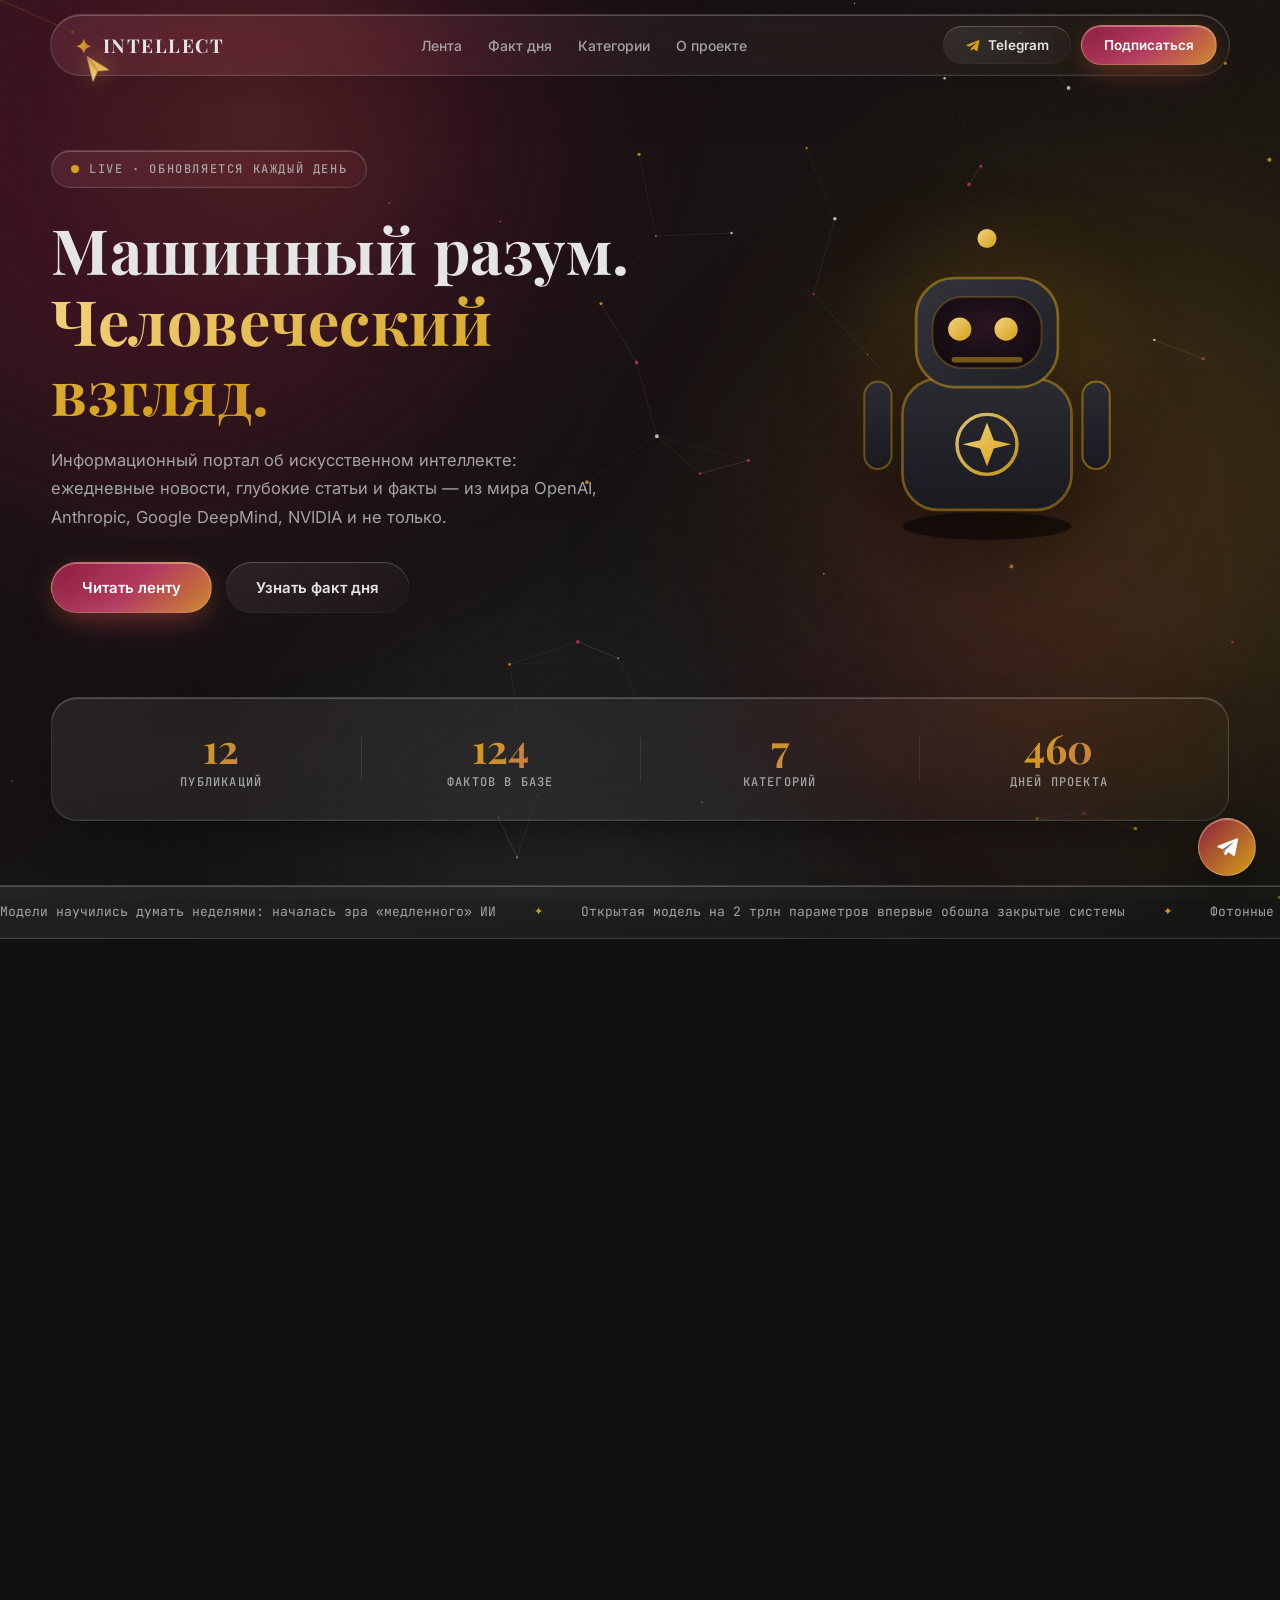
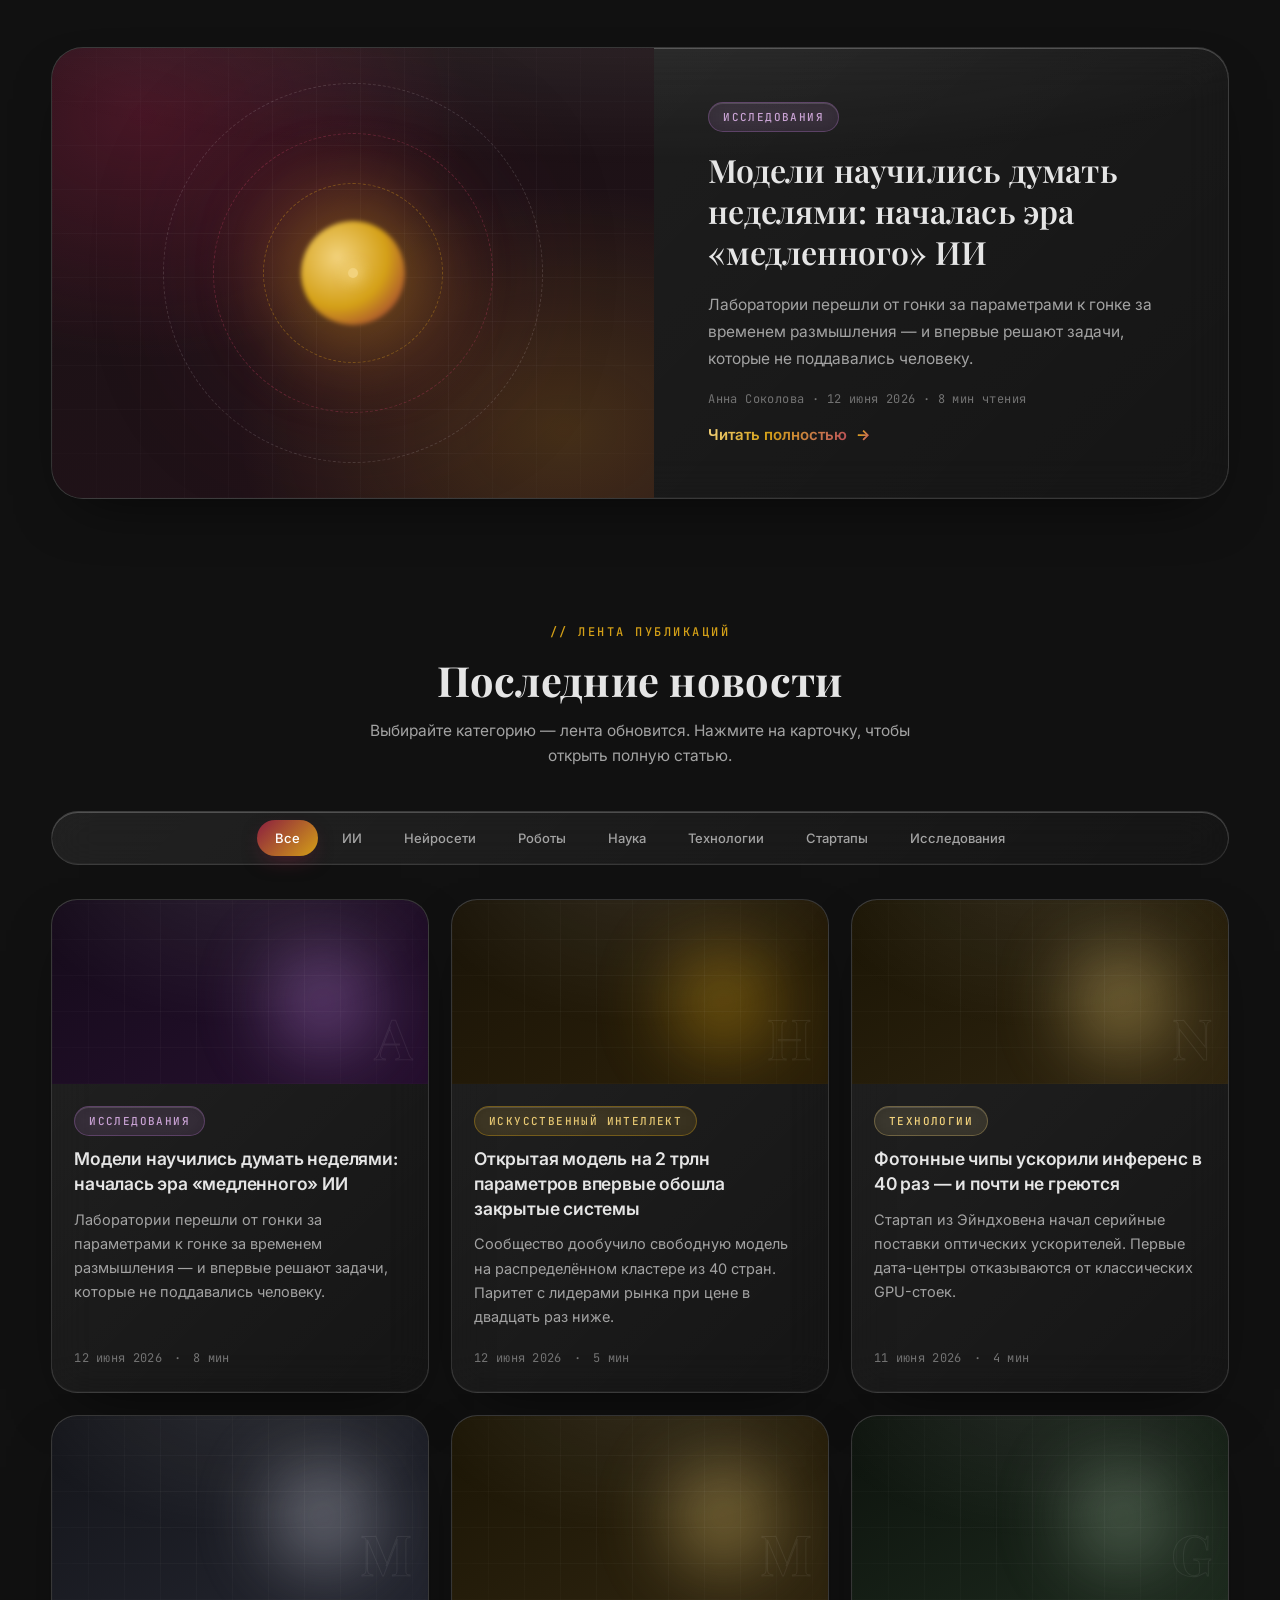
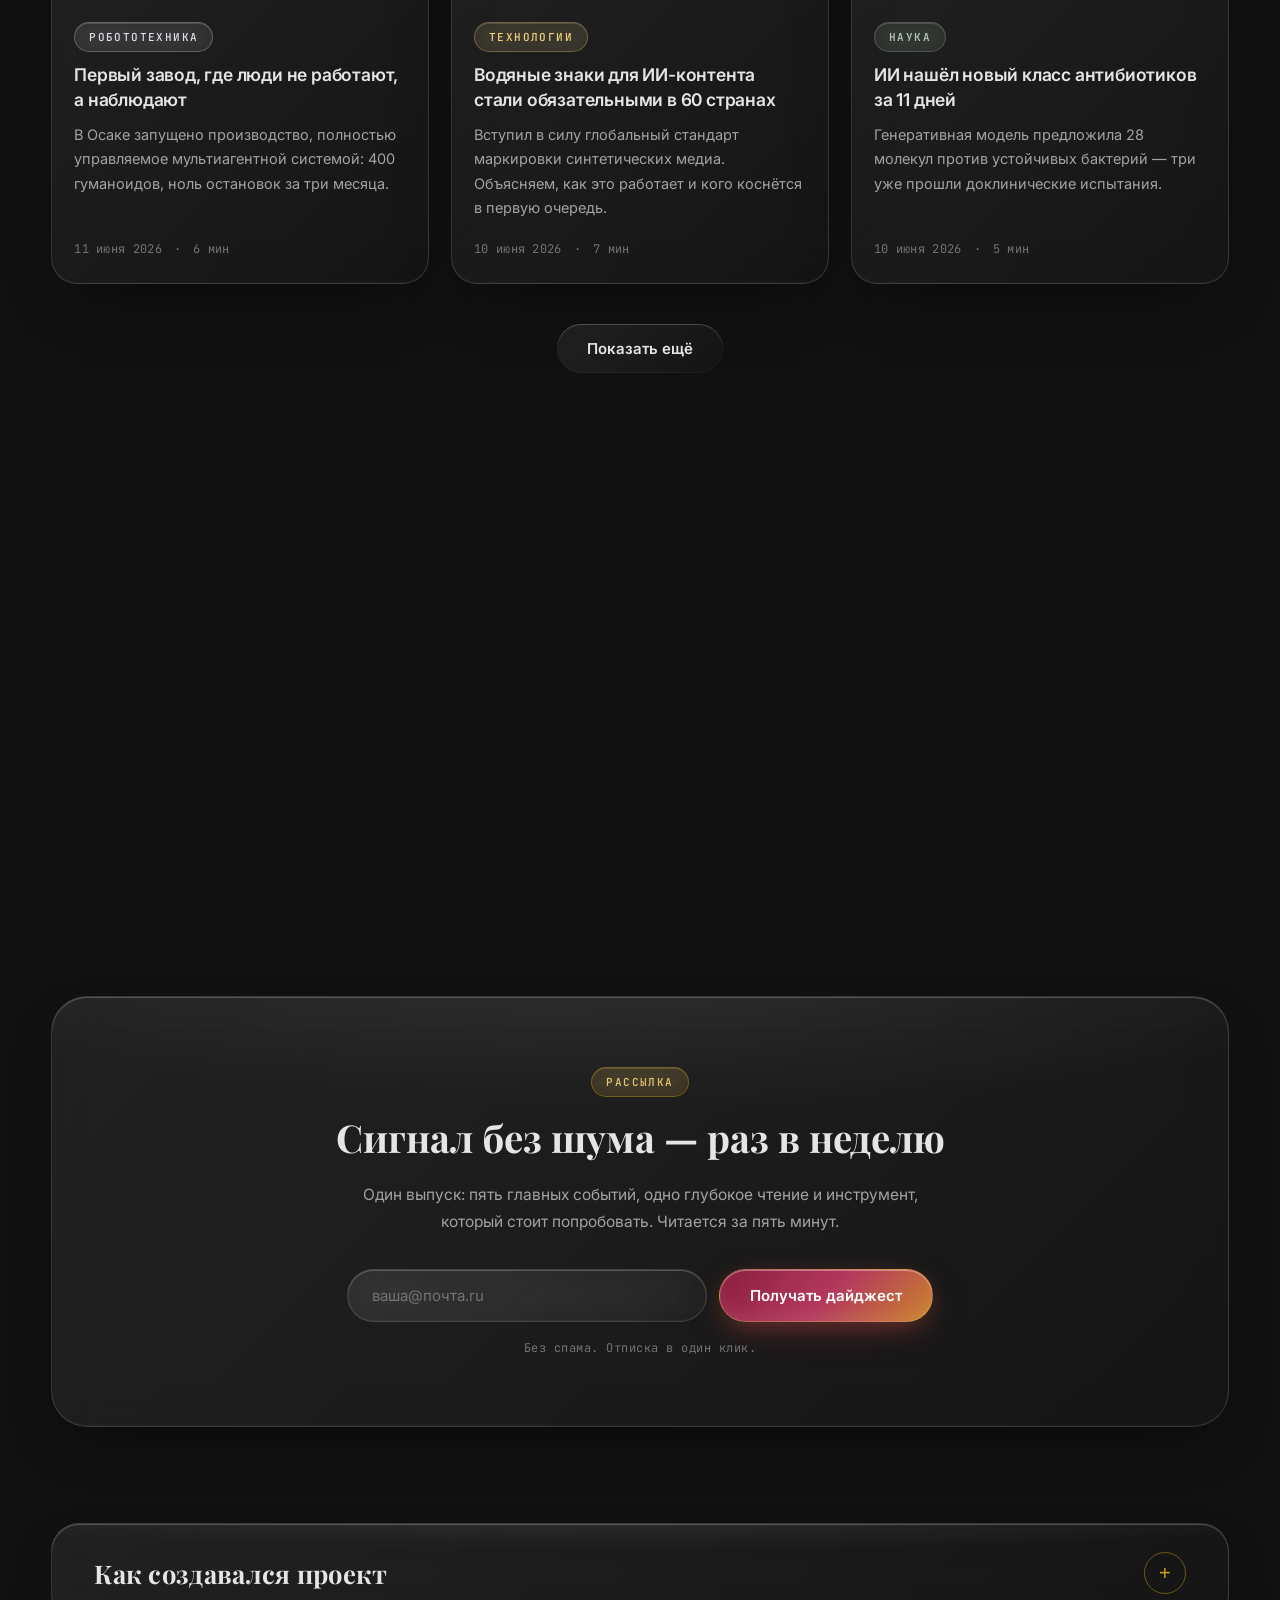
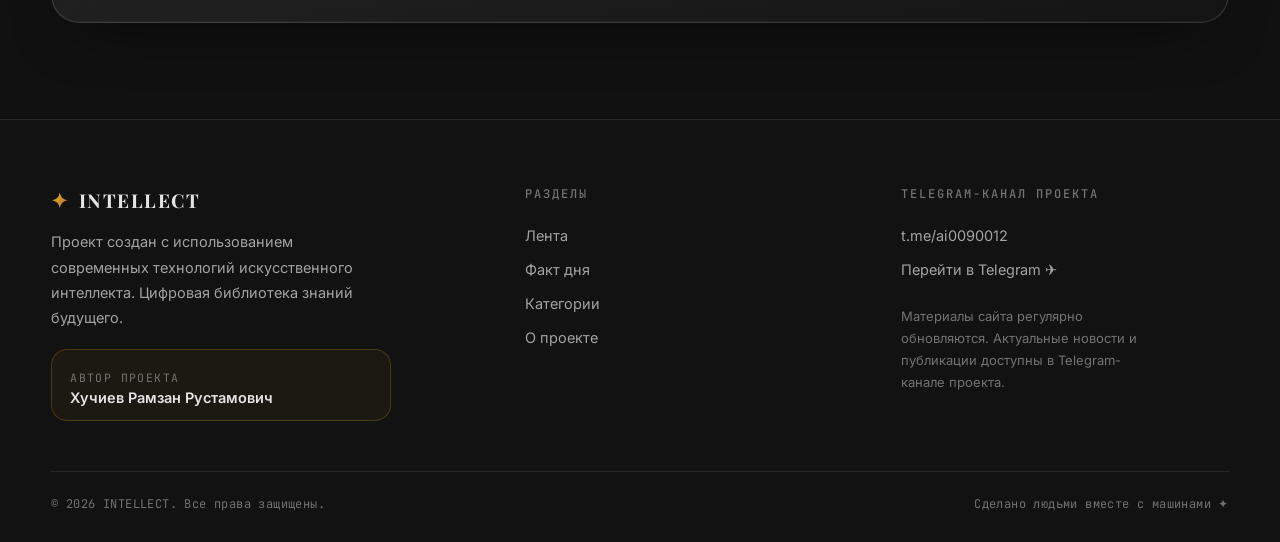
==== commit 35600f10: "Evolve into a full AI news portal: articles, feed, facts, robot, admin Turns the single landing page" ====
--- a/index.html
+++ b/index.html
@@ -3,909 +3,49 @@
 <head>
 <meta charset="UTF-8">
 <meta name="viewport" content="width=device-width, initial-scale=1.0">
-<title>INTELLECT — новости искусственного интеллекта</title>
-<meta name="description" content="INTELLECT — цифровая библиотека знаний будущего. Главные события мира искусственного интеллекта: модели, железо, исследования и люди, которые учат машины думать.">
-<meta property="og:title" content="INTELLECT — новости искусственного интеллекта">
-<meta property="og:description" content="Машинный разум. Человеческий взгляд. Цифровая библиотека знаний будущего.">
+<title>INTELLECT — портал новостей искусственного интеллекта</title>
+<meta name="description" content="INTELLECT — информационный портал об искусственном интеллекте: ежедневные новости, статьи, факт дня и робот-помощник. OpenAI, Anthropic, Google DeepMind, NVIDIA и другие.">
+<meta property="og:title" content="INTELLECT — портал новостей искусственного интеллекта">
+<meta property="og:description" content="Цифровая библиотека знаний будущего. Новости ИИ, статьи, факты и робот-помощник.">
 <meta property="og:type" content="website">
 <link rel="icon" href="data:image/svg+xml,%3Csvg xmlns='http://www.w3.org/2000/svg' viewBox='0 0 64 64'%3E%3Cdefs%3E%3ClinearGradient id='g' x1='0' y1='0' x2='1' y2='1'%3E%3Cstop offset='0' stop-color='%23D4A017'/%3E%3Cstop offset='1' stop-color='%238B1E3F'/%3E%3C/linearGradient%3E%3C/defs%3E%3Crect width='64' height='64' rx='14' fill='url(%23g)'/%3E%3Cpath d='M32 12l5 13 13 5-13 5-5 13-5-13-13-5 13-5z' fill='white'/%3E%3C/svg%3E">
 <link rel="preconnect" href="https://fonts.googleapis.com">
 <link rel="preconnect" href="https://fonts.gstatic.com" crossorigin>
 <link href="https://fonts.googleapis.com/css2?family=Playfair+Display:ital,wght@0,600;0,700;0,800;1,600&family=Inter:wght@400;500;600;700&family=JetBrains+Mono:wght@400;500&display=swap" rel="stylesheet">
-<style>
-/* ============ ПАЛИТРА: ГРАФИТ · БОРДО · ЗОЛОТО ============ */
-:root{
-  --bg:#111111;
-  --bg-2:#1C1C1C;
-  --txt:#E5E5E5;
-  --mut:#a3a3a3;
-  --mut-2:#737373;
-  --gold:#D4A017;
-  --gold-2:#F2D27C;
-  --wine:#8B1E3F;
-  --wine-2:#B43A5E;
-  --hairline:rgba(229,229,229,.1);
-
-  --glass-bg:linear-gradient(135deg,rgba(255,255,255,.07),rgba(255,255,255,.02));
-  --glass-line:rgba(229,229,229,.14);
-  --rim:rgba(255,255,255,.22);
-  --gloss:rgba(255,255,255,.09);
-  --panel-shadow:0 24px 60px -28px rgba(0,0,0,.7);
-  --panel-shadow-hover:0 38px 90px -30px rgba(0,0,0,.75),0 0 60px -14px rgba(212,160,23,.3);
-  --drop-rim:rgba(255,255,255,.22);
-  --drop-shadow:0 26px 54px -22px rgba(0,0,0,.6);
-  --menu-bg:rgba(17,17,17,.72);
-  --footer-bg:rgba(20,20,20,.5);
-
-  --blob1:rgba(139,30,63,.32);
-  --blob2:rgba(212,160,23,.13);
-  --blob3:rgba(229,229,229,.05);
-  --blob4:rgba(139,30,63,.18);
-
-  --txt-grad:linear-gradient(120deg,#F2D27C,#D4A017 38%,#C87A4A 66%,#B43A5E 96%);
-  --grad:linear-gradient(135deg,#8B1E3F 0%,#B43A5E 48%,#D4A017 100%);
-  --ease:cubic-bezier(.22,1,.36,1);
-}
-
-/* ============ БАЗА ============ */
-*{margin:0;padding:0;box-sizing:border-box}
-html{scroll-behavior:smooth;scroll-padding-top:112px}
-html.custom-cursor,html.custom-cursor *{cursor:none!important}
-body{
-  background:var(--bg);
-  color:var(--txt);
-  font:400 16px/1.6 "Inter",system-ui,sans-serif;
-  -webkit-font-smoothing:antialiased;
-  overflow-x:hidden;
-}
-body.locked{overflow:hidden}
-::selection{background:rgba(139,30,63,.6);color:#fff}
-::-webkit-scrollbar{width:10px}
-::-webkit-scrollbar-track{background:var(--bg)}
-::-webkit-scrollbar-thumb{background:linear-gradient(180deg,#D4A017,#8B1E3F);border-radius:99px;border:2px solid var(--bg)}
-a{color:inherit;text-decoration:none}
-.container{width:min(1180px,92%);margin:0 auto}
-:focus-visible{outline:2px solid var(--gold);outline-offset:3px;border-radius:8px}
-main{position:relative;z-index:1}
-
-/* ============ СТЕКЛО: БАЗОВЫЙ РЕЦЕПТ ============ */
-.nav-pill,.live-chip,.stat,.ticker,.card,.featured,.trend,.digest,.tg-block,.accordion,
-.digest-form input,.btn-ghost,.btn-tg,.burger{
-  background:var(--glass-bg);
-  -webkit-backdrop-filter:blur(22px) saturate(150%);
-  backdrop-filter:blur(22px) saturate(150%);
-  border:1px solid var(--glass-line);
-  box-shadow:
-    inset 0 1px 0 var(--rim),
-    inset 0 -1px 0 rgba(255,255,255,.04),
-    var(--panel-shadow);
-  transition:box-shadow .45s,border-color .45s,transform .45s var(--ease),background .5s;
-}
-.card,.featured,.trend,.digest,.tg-block,.accordion{position:relative}
-.card::before,.featured .gloss,.trend::before,.digest::before,.tg-block::before,.accordion::before{
-  content:"";position:absolute;inset:0;border-radius:inherit;z-index:3;pointer-events:none;
-  background:radial-gradient(120% 70% at 50% -12%,var(--gloss),transparent 55%);
-}
-.card::after,.btn::after{
-  content:"";position:absolute;inset:0;z-index:4;pointer-events:none;
-  background:linear-gradient(115deg,transparent 35%,rgba(255,255,255,.1) 48%,rgba(242,210,124,.18) 52%,transparent 65%);
-  transform:translateX(-130%);
-  transition:transform .9s var(--ease);
-}
-.card:hover::after,.btn:hover::after{transform:translateX(130%)}
-
-/* ============ ДИНАМИЧЕСКИЙ ФОН ============ */
-.bg{position:fixed;inset:0;z-index:0;overflow:hidden;pointer-events:none}
-.bg::after{
-  content:"";position:absolute;left:50%;top:50%;
-  width:165vmax;height:165vmax;translate:-50% -50%;
-  background:conic-gradient(from 0deg,
-    rgba(139,30,63,.11),rgba(212,160,23,.07),rgba(229,229,229,.035),
-    rgba(139,30,63,.08),rgba(139,30,63,.11));
-  filter:blur(85px);opacity:.65;
-  animation:swirl 80s linear infinite;
-}
-@keyframes swirl{to{rotate:1turn}}
-.blob{position:absolute;border-radius:50%;filter:blur(105px);will-change:transform}
-.b1{width:54vw;height:54vw;left:-14vw;top:-16vw;background:var(--blob1);animation:drift1 26s ease-in-out infinite alternate}
-.b2{width:44vw;height:44vw;right:-12vw;top:22%;background:var(--blob2);animation:drift2 30s ease-in-out infinite alternate}
-.b3{width:40vw;height:40vw;left:24%;bottom:-18vw;background:var(--blob3);animation:drift3 34s ease-in-out infinite alternate}
-.b4{width:34vw;height:34vw;right:6%;bottom:10%;background:var(--blob4);animation:drift4 28s ease-in-out infinite alternate}
-@keyframes drift1{to{transform:translate(10vw,8vw) scale(1.14)}}
-@keyframes drift2{to{transform:translate(-8vw,10vw) scale(1.2)}}
-@keyframes drift3{to{transform:translate(7vw,-9vw) scale(1.1)}}
-@keyframes drift4{to{transform:translate(-9vw,-6vw) scale(1.16)}}
-#net{position:fixed;inset:0;width:100%;height:100%;z-index:0;pointer-events:none}
-
-/* ============ ГЛОБАЛЬНЫЕ СЛОИ ============ */
-.progress{
-  position:fixed;top:0;left:0;z-index:100;
-  width:100%;height:2px;background:var(--grad);
-  transform-origin:0 50%;transform:scaleX(0);
-}
-.glow{
-  position:fixed;top:0;left:0;z-index:1;
-  width:640px;height:640px;border-radius:50%;
-  background:radial-gradient(closest-side,rgba(212,160,23,.09),transparent 70%);
-  pointer-events:none;mix-blend-mode:screen;will-change:transform;
-}
-.grain{
-  position:fixed;inset:0;z-index:90;pointer-events:none;
-  opacity:.05;mix-blend-mode:overlay;
-  background-image:url("data:image/svg+xml,%3Csvg xmlns='http://www.w3.org/2000/svg' width='160' height='160'%3E%3Cfilter id='n'%3E%3CfeTurbulence type='fractalNoise' baseFrequency='0.9' numOctaves='2'/%3E%3C/filter%3E%3Crect width='160' height='160' filter='url(%23n)' opacity='0.5'/%3E%3C/svg%3E");
-}
-@media (pointer:coarse){.glow{display:none}}
-
-/* ============ КАСТОМНЫЙ КУРСОР: БУМАЖНЫЙ САМОЛЁТ ============ */
-#cursor{
-  position:fixed;left:0;top:0;z-index:1000;
-  width:30px;height:30px;margin:-15px 0 0 -15px;
-  pointer-events:none;display:none;
-  will-change:transform;
-}
-html.custom-cursor #cursor{display:block}
-.cursor-inner{
-  width:100%;height:100%;
-  transition:transform .3s var(--ease),filter .3s;
-  filter:drop-shadow(0 2px 10px rgba(212,160,23,.55));
-}
-.cursor-inner svg{width:100%;height:100%;display:block}
-#cursor.grow .cursor-inner{transform:scale(1.6);filter:drop-shadow(0 4px 16px rgba(212,160,23,.8))}
-#cursor.press .cursor-inner{transform:scale(.78)}
-#cursor.grow.press .cursor-inner{transform:scale(1.25)}
-.click-pulse{
-  position:fixed;z-index:999;width:64px;height:64px;margin:-32px 0 0 -32px;
-  border-radius:50%;border:2px solid rgba(212,160,23,.85);
-  box-shadow:0 0 24px rgba(212,160,23,.45),inset 0 0 14px rgba(212,160,23,.3);
-  pointer-events:none;
-  animation:clickPulse .55s ease-out forwards;
-}
-@keyframes clickPulse{
-  from{transform:scale(.25);opacity:.95}
-  to{transform:scale(1.15);opacity:0}
-}
-
-/* ============ ЭКРАН ПРИВЕТСТВИЯ ============ */
-#welcome{
-  position:fixed;inset:0;z-index:200;
-  background:radial-gradient(120% 90% at 50% 30%,#191215 0%,#111 60%);
-  display:flex;flex-direction:column;align-items:center;justify-content:center;gap:0;
-  transition:opacity .8s,visibility .8s;
-}
-#welcome.out{opacity:0;visibility:hidden}
-.w-stage{position:relative;width:340px;height:340px;display:flex;align-items:center;justify-content:center}
-.w-logo{
-  font:800 clamp(1.9rem,5vw,2.7rem) "Playfair Display",serif;letter-spacing:3px;
-  background:var(--txt-grad);-webkit-background-clip:text;background-clip:text;color:transparent;
-  opacity:0;transform:scale(.9);transition:opacity 1s var(--ease),transform 1s var(--ease);
-  position:relative;z-index:2;text-align:center;
-}
-#welcome.s1 .w-logo{opacity:1;transform:none}
-.w-p{
-  position:absolute;left:50%;top:50%;width:5px;height:5px;margin:-2.5px;
-  border-radius:50%;background:var(--gold-2);
-  box-shadow:0 0 10px 2px rgba(212,160,23,.5);
-  opacity:0;
-}
-#welcome.s1 .w-p{animation:converge 1s var(--ease) forwards;animation-delay:var(--d)}
-@keyframes converge{
-  from{transform:translate(var(--dx),var(--dy)) scale(.3);opacity:0}
-  35%{opacity:1}
-  to{transform:translate(0,0) scale(1);opacity:1}
-}
-#welcome.s2 .w-p{animation:none;opacity:0;transition:opacity .5s}
-.w-ring{
-  position:absolute;left:50%;top:50%;width:230px;height:230px;margin:-115px;
-  border-radius:50%;border:1px solid rgba(212,160,23,.85);
-  box-shadow:0 0 50px rgba(212,160,23,.35),inset 0 0 30px rgba(212,160,23,.18);
-  opacity:0;transform:scale(.45);
-  transition:opacity 1s var(--ease),transform 1s var(--ease);
-}
-.w-ring::after{
-  content:"";position:absolute;inset:-14px;border-radius:50%;
-  border:1px dashed rgba(229,229,229,.22);
-  animation:spin 26s linear infinite;
-}
-#welcome.s2 .w-ring{opacity:1;transform:scale(1)}
-.w-text{
-  margin-top:46px;
-  font:500 12px "JetBrains Mono",monospace;letter-spacing:3px;text-transform:uppercase;
-  color:var(--mut);text-align:center;padding:0 20px;
-  opacity:0;transform:translateY(14px);
-  transition:opacity .9s var(--ease),transform .9s var(--ease);
-}
-#welcome.s3 .w-text{opacity:1;transform:none}
-.w-skip{
-  position:absolute;bottom:30px;left:50%;transform:translateX(-50%);
-  font:400 11px "JetBrains Mono",monospace;letter-spacing:2px;color:var(--mut-2);
-}
-
-/* ============ НАВИГАЦИЯ ============ */
-.nav{position:fixed;top:14px;left:0;right:0;z-index:50;pointer-events:none}
-.nav-pill{
-  pointer-events:auto;
-  width:min(1180px,94%);margin:0 auto;
-  display:flex;align-items:center;justify-content:space-between;gap:18px;
-  padding:10px 12px 10px 24px;border-radius:999px;
-}
-.nav-pill.scrolled{box-shadow:inset 0 1px 0 var(--rim),inset 0 -1px 0 rgba(255,255,255,.04),var(--panel-shadow-hover)}
-.logo{
-  font:700 19px "Playfair Display",serif;letter-spacing:1.5px;
-  display:flex;align-items:center;gap:9px;white-space:nowrap;
-}
-.logo .spark{
-  background:var(--txt-grad);
-  -webkit-background-clip:text;background-clip:text;color:transparent;
-  font-size:20px;
-}
-.nav-links{display:flex;gap:28px}
-.nav-links a{
-  font:500 14px "Inter",sans-serif;color:var(--mut);
-  padding:6px 0;position:relative;transition:color .3s;
-}
-.nav-links a::after{
-  content:"";position:absolute;left:0;bottom:0;height:2px;width:100%;
-  background:var(--grad);border-radius:2px;
-  transform:scaleX(0);transform-origin:0 50%;transition:transform .35s var(--ease);
-}
-.nav-links a:hover{color:var(--txt)}
-.nav-links a:hover::after{transform:scaleX(1)}
-.nav-right{display:flex;align-items:center;gap:10px}
-
-.btn{
-  position:relative;overflow:hidden;
-  display:inline-flex;align-items:center;justify-content:center;gap:9px;
-  padding:15px 30px;border-radius:999px;cursor:pointer;
-  font:600 15px "Inter",sans-serif;color:var(--txt);border:0;
-  transition:transform .35s var(--ease),box-shadow .35s,background .35s,border-color .35s;
-  white-space:nowrap;
-}
-.btn:active{transform:scale(.96)}
-.btn-primary{
-  color:#fff;
-  background:linear-gradient(135deg,#8B1E3F,#B43A5E 52%,#D4A017 118%);
-  border:1px solid rgba(242,210,124,.35);
-  box-shadow:
-    inset 0 1px 0 rgba(255,255,255,.35),
-    inset 0 -6px 14px rgba(255,255,255,.06),
-    0 12px 36px -10px rgba(139,30,63,.65),
-    0 6px 28px -8px rgba(212,160,23,.35);
-}
-.btn-primary:hover{
-  transform:translateY(-2px);
-  background:linear-gradient(135deg,#9d2549,#c4486c 52%,#e2b231 118%);
-  box-shadow:inset 0 1px 0 rgba(255,255,255,.4),0 18px 46px -10px rgba(139,30,63,.75),0 10px 36px -8px rgba(212,160,23,.5);
-}
-.btn-primary:active{transform:scale(.96)}
-.btn-ghost{border-radius:999px}
-.btn-ghost:hover{transform:translateY(-2px);border-color:rgba(212,160,23,.45);box-shadow:inset 0 1px 0 var(--rim),var(--panel-shadow-hover)}
-.btn-small{padding:11px 22px;font-size:13.5px}
-.btn-tg{border-radius:999px;gap:8px}
-.btn-tg svg{width:15px;height:15px;flex:none}
-.btn-tg:hover{
-  transform:translateY(-2px);
-  border-color:rgba(212,160,23,.55);
-  box-shadow:inset 0 1px 0 var(--rim),0 0 34px -6px rgba(212,160,23,.55),var(--panel-shadow);
-}
-
-.burger{
-  display:none;flex-direction:column;align-items:center;justify-content:center;gap:6px;
-  width:42px;height:42px;border-radius:50%;cursor:pointer;z-index:60;
-}
-.burger span{width:18px;height:2px;background:var(--txt);border-radius:2px;transition:transform .35s var(--ease)}
-.menu-open .burger span:nth-child(1){transform:translateY(4px) rotate(45deg)}
-.menu-open .burger span:nth-child(2){transform:translateY(-4px) rotate(-45deg)}
-
-.mobile-menu{
-  position:fixed;inset:0;z-index:49;
-  background:var(--menu-bg);
-  -webkit-backdrop-filter:blur(30px) saturate(150%);backdrop-filter:blur(30px) saturate(150%);
-  display:flex;flex-direction:column;align-items:center;justify-content:center;gap:8px;
-  opacity:0;pointer-events:none;transition:opacity .4s;
-}
-.menu-open .mobile-menu{opacity:1;pointer-events:auto}
-.mobile-menu a{font:600 1.5rem "Playfair Display",serif;padding:14px;color:var(--mut);transition:color .3s}
-.mobile-menu a:hover{color:var(--txt)}
-
-/* ============ ПЛАВАЮЩАЯ КНОПКА TELEGRAM ============ */
-.tg-fab{
-  position:fixed;right:24px;bottom:24px;z-index:80;
-  width:58px;height:58px;border-radius:50%;
-  display:flex;align-items:center;justify-content:center;
-  background:linear-gradient(135deg,#8B1E3F,#D4A017);
-  border:1px solid rgba(242,210,124,.4);
-  box-shadow:inset 0 1px 0 rgba(255,255,255,.35),0 14px 36px -10px rgba(0,0,0,.7);
-  transition:transform .35s var(--ease),box-shadow .35s;
-  animation:fabPulse 4s ease-out infinite;
-}
-.tg-fab svg{width:24px;height:24px}
-.tg-fab:hover{transform:translateY(-4px) scale(1.05)}
-@keyframes fabPulse{
-  0%{box-shadow:inset 0 1px 0 rgba(255,255,255,.35),0 14px 36px -10px rgba(0,0,0,.7),0 0 0 0 rgba(212,160,23,.5)}
-  55%{box-shadow:inset 0 1px 0 rgba(255,255,255,.35),0 14px 36px -10px rgba(0,0,0,.7),0 0 0 20px rgba(212,160,23,0)}
-  100%{box-shadow:inset 0 1px 0 rgba(255,255,255,.35),0 14px 36px -10px rgba(0,0,0,.7),0 0 0 0 rgba(212,160,23,0)}
-}
-
-/* ============ HERO ============ */
-.hero{
-  position:relative;min-height:100svh;
-  display:flex;align-items:center;
-  padding:150px 0 90px;overflow:hidden;
-}
-.hero-content{position:relative;z-index:3;text-align:center;width:100%}
-
-.drop{
-  position:absolute;border-radius:50%;pointer-events:none;z-index:2;
-  background:radial-gradient(circle at 32% 28%,rgba(255,255,255,.28),rgba(255,255,255,.05) 40%,rgba(255,255,255,0) 64%);
-  -webkit-backdrop-filter:blur(7px) saturate(150%);backdrop-filter:blur(7px) saturate(150%);
-  border:1px solid var(--drop-rim);
-  box-shadow:
-    inset 9px 11px 20px rgba(255,255,255,.16),
-    inset -12px -14px 26px rgba(255,255,255,.04),
-    var(--drop-shadow);
-  animation:float 9s ease-in-out infinite;
-}
-.drop::before{
-  content:"";position:absolute;left:17%;top:13%;width:36%;height:24%;
-  border-radius:50%;background:rgba(255,255,255,.45);filter:blur(5px);rotate:-18deg;
-}
-.d1{width:110px;height:110px;left:6%;top:24%;animation-duration:10s}
-.d2{width:150px;height:150px;right:7%;top:30%;animation-duration:12s;animation-delay:1.4s}
-@keyframes float{50%{transform:translateY(-14px)}}
-
-.live-chip{
-  display:inline-flex;align-items:center;gap:10px;
-  font:500 12px "JetBrains Mono",monospace;letter-spacing:1.6px;text-transform:uppercase;
-  color:var(--mut);
-  padding:10px 19px;border-radius:999px;margin-bottom:30px;
-}
-.live-chip .dot{
-  width:8px;height:8px;border-radius:50%;background:var(--gold);
-  animation:pulse 2s ease-in-out infinite;
-}
-@keyframes pulse{
-  0%,100%{box-shadow:0 0 0 0 rgba(212,160,23,.55)}
-  50%{box-shadow:0 0 0 7px rgba(212,160,23,0)}
-}
-
-.hero h1{
-  font:700 clamp(2.3rem,5.8vw,4.3rem)/1.12 "Playfair Display",serif;
-  letter-spacing:.5px;margin-bottom:22px;
-}
-.grad{
-  background:var(--txt-grad);
-  background-size:220% 220%;
-  -webkit-background-clip:text;background-clip:text;color:transparent;
-  animation:gradShift 8s ease-in-out infinite alternate;
-}
-@keyframes gradShift{to{background-position:100% 100%}}
-
-.hero-sub{
-  max-width:600px;margin:0 auto;
-  font-size:16.5px;line-height:1.75;color:var(--mut);
-}
-
-/* ---- Книга знаний ---- */
-.book-scene{
-  position:relative;width:280px;margin:54px auto 10px;
-  display:flex;flex-direction:column;align-items:center;
-  perspective:1500px;
-}
-.book-scene::before{
-  content:"";position:absolute;top:8%;left:50%;translate:-50%;
-  width:300px;height:300px;border-radius:50%;
-  background:radial-gradient(circle,rgba(212,160,23,.3),transparent 65%);
-  filter:blur(40px);opacity:.35;transition:opacity .7s;
-  pointer-events:none;
-}
-.book-scene:hover::before,.book-scene.open::before{opacity:.85}
-.book{
-  position:relative;width:228px;height:300px;
-  background:none;border:0;padding:0;cursor:pointer;
-  transform-style:preserve-3d;
-  transform:rotateX(10deg) rotateY(-22deg);
-  transition:transform .8s var(--ease),filter .8s;
-  filter:drop-shadow(0 30px 38px rgba(0,0,0,.55));
-}
-.book:hover{transform:rotateX(10deg) rotateY(-22deg) translateY(-13px);filter:drop-shadow(0 44px 50px rgba(0,0,0,.6)) drop-shadow(0 0 34px rgba(212,160,23,.28))}
-.book-scene.open .book{transform:rotateX(12deg) rotateY(-9deg) translateY(-8px) scale(1.03)}
-.book>span{position:absolute;display:block}
-.book-back{
-  inset:0;border-radius:5px 14px 14px 5px;
-  background:linear-gradient(160deg,#3d0e1e,#5b1228 60%,#47101f);
-  border:1px solid rgba(212,160,23,.35);
-  transform:translateZ(-17px);
-  box-shadow:inset 0 1px 0 rgba(255,255,255,.12);
-}
-.book-pages{
-  top:5px;bottom:5px;left:10px;right:4px;border-radius:2px 10px 10px 2px;
-  background:
-    repeating-linear-gradient(0deg,transparent 0 13px,rgba(60,40,20,.08) 13px 14px),
-    linear-gradient(105deg,#efe7d2,#e2d8bd 70%,#d4c8a8);
-  transform:translateZ(-8px);
-  box-shadow:inset -3px 0 6px rgba(60,40,20,.25);
-}
-.book-light{
-  inset:6%;border-radius:50%;
-  background:radial-gradient(58% 50% at 50% 58%,rgba(242,210,124,.95),rgba(212,160,23,.3) 58%,transparent 75%);
-  filter:blur(13px);opacity:0;transform:translateZ(-4px);
-  transition:opacity 1s var(--ease) .45s;
-}
-.book-scene.open .book-light{opacity:1;animation:lightBreath 3.4s ease-in-out infinite 1.4s}
-@keyframes lightBreath{50%{opacity:.65;scale:1.06}}
-.book-cover{
-  inset:0;transform-origin:left center;
-  transform-style:preserve-3d;
-  transform:rotateY(0deg);
-  transition:transform 1.25s cubic-bezier(.66,0,.26,1);
-}
-.book-scene.open .book-cover{transform:rotateY(-152deg)}
-.cover-front,.cover-back{
-  position:absolute;inset:0;border-radius:5px 14px 14px 5px;
-  -webkit-backface-visibility:hidden;backface-visibility:hidden;
-}
-.cover-front{
-  background:
-    radial-gradient(120% 90% at 18% 12%,rgba(255,255,255,.14),transparent 45%),
-    linear-gradient(160deg,#6d1730,#8B1E3F 55%,#5b1228);
-  border:1px solid rgba(212,160,23,.55);
-  box-shadow:inset 0 1px 0 rgba(255,255,255,.2),inset 0 0 40px rgba(0,0,0,.35);
-  display:flex;flex-direction:column;align-items:center;justify-content:center;gap:13px;
-}
-.cover-front::before{
-  content:"";position:absolute;inset:11px;border-radius:3px 9px 9px 3px;
-  border:1px solid rgba(212,160,23,.5);
-  box-shadow:inset 0 0 18px rgba(212,160,23,.12);
-}
-.cover-front i{
-  font-style:normal;font-size:26px;
-  background:var(--txt-grad);-webkit-background-clip:text;background-clip:text;color:transparent;
-}
-.cover-front b{
-  font:700 21px "Playfair Display",serif;letter-spacing:3.5px;
-  background:linear-gradient(120deg,#F2D27C,#D4A017 60%,#b8860b);
-  -webkit-background-clip:text;background-clip:text;color:transparent;
-}
-.cover-front em{
-  font:500 9.5px "JetBrains Mono",monospace;letter-spacing:3px;text-transform:uppercase;
-  color:rgba(229,229,229,.65);font-style:normal;
-}
-.cover-back{
-  transform:rotateY(180deg);
-  background:
-    repeating-linear-gradient(0deg,transparent 0 13px,rgba(60,40,20,.07) 13px 14px),
-    linear-gradient(255deg,#efe7d2,#e6dcc2);
-  box-shadow:inset 6px 0 14px rgba(60,40,20,.2);
-}
-.book-spark{
-  position:absolute;left:50%;bottom:52%;z-index:5;
-  font:500 13px "JetBrains Mono",monospace;color:var(--gold-2);
-  text-shadow:0 0 10px rgba(212,160,23,.8);
-  pointer-events:none;
-  animation:sparkFly var(--t) ease-out forwards;
-}
-.book-spark.dotty{
-  width:5px;height:5px;border-radius:50%;background:var(--gold-2);
-  box-shadow:0 0 10px 2px rgba(212,160,23,.6);
-}
-@keyframes sparkFly{
-  from{transform:translate(0,0) scale(1);opacity:1}
-  to{transform:translate(var(--fx),var(--fy)) scale(.35) rotate(40deg);opacity:0}
-}
-.book-msg{
-  margin-top:30px;min-height:32px;
-  font:italic 600 clamp(1.02rem,2.2vw,1.3rem) "Playfair Display",serif;
-  background:var(--txt-grad);-webkit-background-clip:text;background-clip:text;color:transparent;
-  opacity:0;transform:translateY(16px);
-  transition:opacity .9s var(--ease) .85s,transform .9s var(--ease) .85s;
-  text-align:center;white-space:nowrap;
-}
-.book-scene.open .book-msg{opacity:1;transform:none}
-.book-hint{
-  margin-top:12px;
-  font:500 11px "JetBrains Mono",monospace;letter-spacing:2.5px;text-transform:uppercase;
-  color:var(--mut-2);transition:opacity .5s;
-}
-.book-scene.open .book-hint{opacity:0}
-
-.hero-stats{display:flex;gap:14px;justify-content:center;flex-wrap:wrap;margin-top:40px}
-.stat{
-  border-radius:20px;padding:15px 26px;text-align:left;
-  animation:float 7s ease-in-out infinite;
-}
-.stat:nth-child(2){animation-delay:1.2s;animation-duration:8s}
-.stat:nth-child(3){animation-delay:2.4s;animation-duration:9s}
-.stat b{display:block;font:700 19px "Playfair Display",serif;
-  background:var(--txt-grad);-webkit-background-clip:text;background-clip:text;color:transparent}
-.stat span{font-size:12.5px;color:var(--mut)}
-
-.scroll-hint{
-  position:absolute;bottom:24px;left:50%;transform:translateX(-50%);z-index:3;
-  font:500 11px "JetBrains Mono",monospace;letter-spacing:3px;text-transform:uppercase;
-  color:var(--mut-2);display:flex;flex-direction:column;align-items:center;gap:8px;
-}
-.scroll-hint i{font-style:normal;animation:bounce 1.8s ease-in-out infinite}
-@keyframes bounce{50%{transform:translateY(6px)}}
-
-/* ============ БЕГУЩАЯ СТРОКА ============ */
-.ticker{
-  border-left:0;border-right:0;border-radius:0;
-  padding:17px 0;overflow:hidden;position:relative;z-index:2;
-}
-.ticker-track{display:flex;width:max-content;animation:tick 42s linear infinite}
-.ticker:hover .ticker-track{animation-play-state:paused}
-.ticker-group{display:flex;align-items:center;gap:38px;padding-right:38px}
-.ticker .item{font:400 13px "JetBrains Mono",monospace;color:var(--mut);white-space:nowrap}
-.ticker .sep{color:var(--gold);font-size:11px}
-@keyframes tick{to{transform:translateX(-50%)}}
-
-/* ============ СЕКЦИИ ============ */
-.section{padding:112px 0;position:relative;z-index:2}
-.section-head{margin-bottom:46px}
-.kicker{
-  font:500 12px "JetBrains Mono",monospace;letter-spacing:2.5px;text-transform:uppercase;
-  color:var(--gold);margin-bottom:12px;
-}
-.section-head h2{font:700 clamp(1.75rem,3.6vw,2.6rem) "Playfair Display",serif;letter-spacing:.3px}
-
-/* чипы категорий */
-.chip{
-  display:inline-flex;align-self:flex-start;
-  font:500 11px "JetBrains Mono",monospace;letter-spacing:1.6px;text-transform:uppercase;
-  padding:7px 15px;border-radius:999px;
-  -webkit-backdrop-filter:blur(10px);backdrop-filter:blur(10px);
-  box-shadow:inset 0 1px 0 rgba(255,255,255,.14);
-}
-.chip-gold{color:#E7C873;background:rgba(212,160,23,.13);border:1px solid rgba(212,160,23,.38)}
-.chip-silver{color:#DDDFE8;background:rgba(229,229,229,.08);border:1px solid rgba(229,229,229,.28)}
-.chip-wine{color:#E89BB0;background:rgba(139,30,63,.2);border:1px solid rgba(180,58,94,.5)}
-.chip-champagne{color:#F2D27C;background:rgba(231,200,115,.1);border:1px solid rgba(231,200,115,.32)}
-.chip-sage{color:#BCCFBC;background:rgba(143,169,143,.12);border:1px solid rgba(143,169,143,.32)}
-.chip-bronze{color:#E0A878;background:rgba(192,133,82,.13);border:1px solid rgba(192,133,82,.36)}
-
-/* ============ ГЛАВНЫЙ МАТЕРИАЛ ============ */
-.featured{
-  display:grid;grid-template-columns:1.05fr 1fr;
-  border-radius:32px;overflow:hidden;margin-bottom:118px;
-  will-change:transform;
-  transition:transform .15s linear,box-shadow .45s;
-}
-.featured .gloss{position:absolute;inset:0;border-radius:inherit;pointer-events:none;z-index:5}
-.featured-art{
-  position:relative;min-height:400px;overflow:hidden;
-  background:
-    radial-gradient(90% 90% at 15% 15%,rgba(139,30,63,.4),transparent 60%),
-    radial-gradient(90% 90% at 85% 85%,rgba(212,160,23,.2),transparent 60%),
-    linear-gradient(160deg,#191114,#221219);
-}
-.featured-art::before{
-  content:"";position:absolute;inset:0;
-  background-image:
-    repeating-linear-gradient(90deg,rgba(229,229,229,.045) 0 1px,transparent 1px 44px),
-    repeating-linear-gradient(0deg,rgba(229,229,229,.045) 0 1px,transparent 1px 44px);
-  -webkit-mask:radial-gradient(80% 80% at 50% 50%,#000 30%,transparent 100%);
-  mask:radial-gradient(80% 80% at 50% 50%,#000 30%,transparent 100%);
-}
-.ring{
-  position:absolute;top:50%;left:50%;border-radius:50%;
-  border:1px dashed rgba(212,160,23,.4);
-  translate:-50% -50%;
-}
-.r1{width:190px;height:190px;animation:spin 18s linear infinite}
-.r2{width:290px;height:290px;animation:spin 30s linear infinite reverse;border-color:rgba(180,58,94,.4)}
-.r3{width:390px;height:390px;animation:spin 44s linear infinite;border-color:rgba(229,229,229,.16)}
-@keyframes spin{to{rotate:360deg}}
-.core{
-  position:absolute;top:50%;left:50%;translate:-50% -50%;
-  width:110px;height:110px;border-radius:50%;
-  background:radial-gradient(circle at 35% 35%,#F2D27C,#D4A017 52%,#8B1E3F);
-  filter:blur(2px);
-  box-shadow:0 0 80px 24px rgba(212,160,23,.4),0 0 160px 60px rgba(139,30,63,.3);
-  animation:corePulse 5s ease-in-out infinite;
-}
-@keyframes corePulse{50%{scale:1.12;box-shadow:0 0 100px 34px rgba(212,160,23,.55),0 0 200px 80px rgba(139,30,63,.4)}}
-.sat{
-  position:absolute;top:50%;left:50%;width:10px;height:10px;border-radius:50%;
-  background:#F2D27C;box-shadow:0 0 14px 3px rgba(242,210,124,.8);
-  translate:-50% -50%;
-  animation:orbit 9s linear infinite;
-}
-@keyframes orbit{
-  from{transform:rotate(0) translateX(145px)}
-  to{transform:rotate(360deg) translateX(145px)}
-}
-.featured-body{
-  padding:clamp(30px,4.5vw,58px);
-  display:flex;flex-direction:column;justify-content:center;gap:19px;
-}
-.featured-body h3{
-  font:600 clamp(1.42rem,2.7vw,2.05rem)/1.28 "Playfair Display",serif;letter-spacing:.2px;
-}
-.featured-body p{color:var(--mut);font-size:15.5px;line-height:1.78}
-.meta{font:400 12px "JetBrains Mono",monospace;color:var(--mut-2);letter-spacing:.4px}
-.more{
-  display:inline-flex;align-items:center;gap:9px;align-self:flex-start;
-  font:600 15px "Inter",sans-serif;
-  background:var(--txt-grad);-webkit-background-clip:text;background-clip:text;color:transparent;
-}
-.more span{transition:transform .3s var(--ease);background:var(--txt-grad);-webkit-background-clip:text;background-clip:text;color:transparent}
-.more:hover span{transform:translateX(6px)}
-
-/* ============ СЕТКА НОВОСТЕЙ ============ */
-.grid{display:grid;grid-template-columns:repeat(3,1fr);gap:22px}
-.card{
-  border-radius:26px;overflow:hidden;display:flex;flex-direction:column;
-}
-.card:hover{
-  transform:translateY(-8px) scale(1.035);
-  border-color:rgba(212,160,23,.35);
-  box-shadow:inset 0 1px 0 var(--rim),inset 0 -1px 0 rgba(255,255,255,.04),var(--panel-shadow-hover);
-}
-.card-art{height:188px;position:relative;overflow:hidden}
-.card-art::before{
-  content:"";position:absolute;inset:0;z-index:1;
-  background-image:
-    repeating-linear-gradient(90deg,rgba(229,229,229,.04) 0 1px,transparent 1px 36px),
-    repeating-linear-gradient(0deg,rgba(229,229,229,.04) 0 1px,transparent 1px 36px);
-  -webkit-mask:radial-gradient(90% 90% at 50% 50%,#000 20%,transparent 100%);
-  mask:radial-gradient(90% 90% at 50% 50%,#000 20%,transparent 100%);
-}
-.orb{
-  position:absolute;width:150px;height:150px;border-radius:50%;
-  filter:blur(36px);opacity:.7;top:14%;left:52%;
-  animation:orbDrift 9s ease-in-out infinite alternate;
-  transition:scale .6s var(--ease);
-}
-.card:hover .orb{scale:1.3}
-@keyframes orbDrift{to{transform:translate(-70px,34px) scale(1.2)}}
-.art-1{background:linear-gradient(150deg,#1a1408,#2b2009)}
-.art-1 .orb{background:radial-gradient(circle,#D4A017,transparent 70%)}
-.art-2{background:linear-gradient(150deg,#14151a,#23252f)}
-.art-2 .orb{background:radial-gradient(circle,#C8CAD8,transparent 70%)}
-.art-3{background:linear-gradient(150deg,#1c0a12,#33101f)}
-.art-3 .orb{background:radial-gradient(circle,#B43A5E,transparent 70%)}
-.art-4{background:linear-gradient(150deg,#1b1505,#2f2510)}
-.art-4 .orb{background:radial-gradient(circle,#E7C873,transparent 70%)}
-.art-5{background:linear-gradient(150deg,#0d130d,#1d2a1e)}
-.art-5 .orb{background:radial-gradient(circle,#8FA98F,transparent 70%)}
-.art-6{background:linear-gradient(150deg,#190f08,#2d1c10)}
-.art-6 .orb{background:radial-gradient(circle,#C08552,transparent 70%)}
-.card-body{padding:24px 24px 28px;display:flex;flex-direction:column;gap:13px;flex:1}
-.card-body h4{font:600 17.5px/1.45 "Inter",sans-serif;letter-spacing:-.2px}
-.card-body p{font-size:14.5px;line-height:1.68;color:var(--mut)}
-.card-body .meta{margin-top:auto;padding-top:8px}
-
-/* ============ ТРЕНДЫ ============ */
-.trends{list-style:none;display:flex;flex-direction:column;gap:14px}
-.trend{
-  display:grid;grid-template-columns:104px 1fr auto;align-items:center;gap:26px;
-  padding:24px 30px;border-radius:24px;cursor:pointer;
-}
-.trend:hover{
-  transform:translateY(-4px) scale(1.012);
-  border-color:rgba(212,160,23,.3);
-  box-shadow:inset 0 1px 0 var(--rim),inset 0 -1px 0 rgba(255,255,255,.04),var(--panel-shadow-hover);
-}
-.num{
-  font:800 2.6rem "Playfair Display",serif;line-height:1;
-  color:transparent;-webkit-text-stroke:1px rgba(229,229,229,.3);
-  transition:.35s;
-}
-.trend:hover .num{
-  -webkit-text-stroke:0px transparent;
-  background:var(--txt-grad);-webkit-background-clip:text;background-clip:text;
-}
-.trend h4{font:600 17px/1.45 "Inter",sans-serif}
-.trend-tag{
-  display:block;margin-top:7px;
-  font:500 11.5px "JetBrains Mono",monospace;letter-spacing:1.4px;text-transform:uppercase;
-  color:var(--mut-2);
-}
-.arrow{
-  font-size:22px;color:var(--gold);
-  opacity:0;transform:translate(-8px,8px);
-  transition:.35s var(--ease);
-}
-.trend:hover .arrow{opacity:1;transform:none}
-
-/* ============ TELEGRAM-БЛОК И ДАЙДЖЕСТ ============ */
-.tg-block,.digest{
-  overflow:hidden;text-align:center;
-  border-radius:36px;
-  padding:clamp(44px,6.5vw,76px) clamp(24px,5vw,64px);
-}
-.aura{
-  position:absolute;inset:-30%;pointer-events:none;z-index:1;
-  background:
-    radial-gradient(36% 36% at 26% 24%,rgba(139,30,63,.4),transparent 70%),
-    radial-gradient(32% 32% at 76% 78%,rgba(212,160,23,.26),transparent 70%);
-  filter:blur(55px);
-}
-.tg-block>*,.digest>*{position:relative;z-index:3}
-.tg-block>.aura,.digest>.aura{z-index:1}
-.tg-block h2,.digest h2{font:700 clamp(1.6rem,3.1vw,2.4rem) "Playfair Display",serif;margin:14px 0 18px}
-.tg-block p,.digest p{color:var(--mut);max-width:580px;margin:0 auto;font-size:15.5px;line-height:1.75}
-.tg-icon{
-  width:64px;height:64px;border-radius:50%;
-  display:inline-flex;align-items:center;justify-content:center;
-  background:linear-gradient(135deg,#8B1E3F,#D4A017);
-  border:1px solid rgba(242,210,124,.4);
-  box-shadow:inset 0 1px 0 rgba(255,255,255,.35),0 14px 36px -12px rgba(139,30,63,.7);
-  margin-bottom:6px;
-}
-.tg-icon svg{width:27px;height:27px}
-.tg-block .btn{margin-top:34px}
-
-.digest-form{margin-top:36px;display:flex;gap:12px;justify-content:center;flex-wrap:wrap}
-.digest-form input{
-  width:min(360px,100%);
-  padding:16px 24px;border-radius:999px;
-  color:var(--txt);font:400 15px "Inter",sans-serif;
-}
-.digest-form input::placeholder{color:var(--mut-2)}
-.digest-form input:focus{outline:0;border-color:var(--gold);box-shadow:inset 0 1px 0 var(--rim),0 0 0 4px rgba(212,160,23,.18)}
-.digest-note{margin-top:18px;font:400 12px "JetBrains Mono",monospace;color:var(--mut-2);letter-spacing:.5px}
-.digest-ok{display:none;margin-top:18px;color:var(--gold-2);font:500 14px "Inter",sans-serif}
-.digest.done .digest-ok{display:block}
-.digest.done .digest-note{display:none}
-.drop.d5{width:120px;height:120px;left:-34px;top:-30px;z-index:2}
-.drop.d6{width:90px;height:90px;right:-20px;bottom:-16px;z-index:2;animation-delay:1.2s}
-
-/* ============ КАК СОЗДАВАЛСЯ ПРОЕКТ ============ */
-.accordion{border-radius:28px;overflow:hidden}
-.acc-head{
-  width:100%;display:flex;align-items:center;justify-content:space-between;gap:20px;
-  padding:30px clamp(24px,4vw,42px);
-  background:none;border:0;cursor:pointer;text-align:left;color:var(--txt);
-}
-.acc-head h2{font:700 clamp(1.25rem,2.6vw,1.7rem) "Playfair Display",serif;letter-spacing:.3px}
-.acc-icon{
-  flex:none;width:42px;height:42px;border-radius:50%;
-  display:flex;align-items:center;justify-content:center;
-  border:1px solid rgba(212,160,23,.45);color:var(--gold);
-  font-size:20px;line-height:1;
-  transition:transform .5s var(--ease),background .4s,color .4s;
-}
-.accordion.open .acc-icon{transform:rotate(45deg);background:rgba(212,160,23,.14)}
-.acc-body{
-  max-height:0;overflow:hidden;
-  transition:max-height .6s var(--ease);
-}
-.acc-text{
-  padding:0 clamp(24px,4vw,42px) 34px;
-  color:var(--mut);font-size:15.5px;line-height:1.8;max-width:820px;
-}
-.acc-text em{
-  display:block;margin-top:14px;font-style:normal;
-  font:400 12px "JetBrains Mono",monospace;letter-spacing:1px;color:var(--mut-2);
-}
-
-/* ============ ФУТЕР ============ */
-footer{
-  position:relative;z-index:2;
-  border-top:1px solid var(--hairline);
-  background:var(--footer-bg);
-  -webkit-backdrop-filter:blur(22px) saturate(150%);backdrop-filter:blur(22px) saturate(150%);
-}
-.footer-inner{
-  display:grid;grid-template-columns:1.3fr 1fr 1fr;gap:48px;
-  padding:66px 0 50px;
-}
-.footer-brand p{color:var(--mut);font-size:14.5px;line-height:1.75;margin-top:16px;max-width:340px}
-.footer-author{
-  margin-top:18px;padding:14px 18px;border-radius:16px;
-  border:1px solid rgba(212,160,23,.25);background:rgba(212,160,23,.05);
-  max-width:340px;
-}
-.footer-author b{display:block;font:600 14.5px "Inter",sans-serif;color:var(--txt)}
-.footer-author span{font:400 11.5px "JetBrains Mono",monospace;letter-spacing:1.4px;text-transform:uppercase;color:var(--mut-2)}
-.footer-cols h5{
-  font:500 12px "JetBrains Mono",monospace;letter-spacing:2px;text-transform:uppercase;
-  color:var(--mut-2);margin-bottom:16px;
-}
-.footer-cols a{display:block;color:var(--mut);font-size:14.5px;padding:5.5px 0;transition:color .3s}
-.footer-cols a:hover{color:var(--gold-2)}
-.footer-note{
-  margin-top:18px;font-size:13px;line-height:1.7;color:var(--mut-2);max-width:260px;
-}
-.footer-bottom{
-  border-top:1px solid var(--hairline);
-  display:flex;justify-content:space-between;gap:14px;flex-wrap:wrap;
-  padding:24px 0 30px;
-  font:400 12px "JetBrains Mono",monospace;color:var(--mut-2);letter-spacing:.4px;
-}
-
-/* ============ ПОЯВЛЕНИЕ ПРИ СКРОЛЛЕ ============ */
-.reveal{opacity:0;transform:translateY(28px);transition:opacity .9s var(--ease),transform .9s var(--ease)}
-.reveal.visible{opacity:1;transform:none}
-
-/* ============ АДАПТИВ ============ */
-@media (max-width:1000px){
-  .grid{grid-template-columns:repeat(2,1fr)}
-  .footer-inner{grid-template-columns:1fr 1fr}
-}
-@media (max-width:860px){
-  .nav-links,.nav-cta{display:none}
-  .burger{display:flex}
-  .featured{grid-template-columns:1fr}
-  .featured-art{min-height:300px}
-  .section{padding:88px 0}
-  .nav-tg span{display:none}
-  .nav-tg{padding:11px 14px}
-}
-@media (max-width:700px){
-  .d1,.d2{display:none}
-}
-@media (max-width:640px){
-  .grid{grid-template-columns:1fr}
-  .trend{grid-template-columns:64px 1fr auto;gap:16px;padding:20px 22px}
-  .num{font-size:1.9rem}
-  .hero{padding-top:130px}
-  .hero-stats{gap:10px}
-  .stat{padding:12px 18px}
-  .book{width:196px;height:258px}
-  .book-scene{width:240px}
-  .book-msg{white-space:normal}
-  .footer-inner{grid-template-columns:1fr;gap:36px}
-  .tg-fab{width:52px;height:52px;right:18px;bottom:18px}
-}
-
-/* ============ REDUCED MOTION ============ */
-@media (prefers-reduced-motion:reduce){
-  *,*::before,*::after{animation-duration:.01ms !important;animation-iteration-count:1 !important;transition-duration:.01ms !important}
-  html{scroll-behavior:auto}
-  .reveal{opacity:1;transform:none}
-  .ticker{overflow-x:auto}
-  .ticker-track{animation:none}
-}
-</style>
+<link rel="stylesheet" href="assets/theme.css">
+<link rel="stylesheet" href="assets/pages.css">
 </head>
 <body>
 
-<!-- динамический фон: блобы + нейросеть из частиц -->
-<div class="bg" aria-hidden="true">
-  <i class="blob b1"></i><i class="blob b2"></i><i class="blob b3"></i><i class="blob b4"></i>
-</div>
+<div class="bg" aria-hidden="true"><i class="blob b1"></i><i class="blob b2"></i><i class="blob b3"></i><i class="blob b4"></i></div>
 <canvas id="net" aria-hidden="true"></canvas>
-
 <div class="progress" id="progress"></div>
 <div class="glow" id="glow" aria-hidden="true"></div>
 <div class="grain" aria-hidden="true"></div>
 
-<!-- кастомный курсор: бумажный самолёт -->
-<div id="cursor" aria-hidden="true">
-  <div class="cursor-inner">
-    <svg viewBox="0 0 28 28" fill="none" xmlns="http://www.w3.org/2000/svg">
-      <defs>
-        <linearGradient id="cg" x1="0" y1="0" x2="1" y2="1">
-          <stop offset="0" stop-color="#F2D27C"/>
-          <stop offset="1" stop-color="#D4A017"/>
-        </linearGradient>
-      </defs>
-      <path d="M3 5 L25 14 L3 23 L8.5 14 Z" fill="url(#cg)" stroke="rgba(255,255,255,.55)" stroke-width=".6" stroke-linejoin="round"/>
-      <path d="M8.5 14 L25 14" stroke="rgba(139,30,63,.55)" stroke-width=".8"/>
-    </svg>
-  </div>
-</div>
+<div id="cursor" aria-hidden="true"><div class="cursor-inner">
+  <svg viewBox="0 0 28 28" fill="none" xmlns="http://www.w3.org/2000/svg">
+    <defs><linearGradient id="cg" x1="0" y1="0" x2="1" y2="1"><stop offset="0" stop-color="#F2D27C"/><stop offset="1" stop-color="#D4A017"/></linearGradient></defs>
+    <path d="M3 5 L25 14 L3 23 L8.5 14 Z" fill="url(#cg)" stroke="rgba(255,255,255,.55)" stroke-width=".6" stroke-linejoin="round"/>
+    <path d="M8.5 14 L25 14" stroke="rgba(139,30,63,.55)" stroke-width=".8"/>
+  </svg>
+</div></div>
 
 <!-- экран приветствия -->
 <div id="welcome" role="dialog" aria-label="Приветствие">
-  <div class="w-stage">
-    <div class="w-ring" aria-hidden="true"></div>
-    <div class="w-logo">✦ INTELLECT</div>
-  </div>
+  <div class="w-stage"><div class="w-ring" aria-hidden="true"></div><div class="w-logo">✦ INTELLECT</div></div>
   <div class="w-text">Добро пожаловать в пространство искусственного интеллекта</div>
   <div class="w-skip">нажмите, чтобы пропустить</div>
 </div>
 
-<!-- ===== НАВИГАЦИЯ ===== -->
+<!-- навигация -->
 <header class="nav">
   <div class="nav-pill" id="nav">
     <a class="logo" href="#top"><span class="spark">✦</span>INTELLECT</a>
     <nav class="nav-links" aria-label="Основная навигация">
-      <a href="#news">Лента</a>
-      <a href="#trending">Тренды</a>
-      <a href="#digest">Дайджест</a>
+      <a href="#feed">Лента</a>
+      <a href="#fact">Факт дня</a>
+      <a href="#categories">Категории</a>
       <a href="#about">О проекте</a>
     </nav>
     <div class="nav-right">
@@ -920,232 +60,112 @@
 </header>
 
 <nav class="mobile-menu" id="mobile-menu" aria-label="Мобильное меню">
-  <a href="#news">Лента</a>
-  <a href="#trending">Тренды</a>
-  <a href="#digest">Дайджест</a>
+  <a href="#feed">Лента</a>
+  <a href="#fact">Факт дня</a>
+  <a href="#categories">Категории</a>
   <a href="#about">О проекте</a>
   <a href="https://t.me/ai0090012" target="_blank" rel="noopener">Telegram ✈</a>
 </nav>
 
-<!-- плавающая кнопка Telegram -->
 <a class="tg-fab" href="https://t.me/ai0090012" target="_blank" rel="noopener" aria-label="Telegram-канал проекта">
   <svg viewBox="0 0 24 24" fill="none"><path d="M21.5 3.6 2.9 10.8c-1 .4-.97 1.4.06 1.7l4.6 1.45 1.77 5.4c.3.9 1.06 1.05 1.7.4l2.5-2.4 4.7 3.4c.8.5 1.6.2 1.8-.8l3-15.2c.3-1.2-.5-1.7-1.53-1.15Z" fill="#fff"/><path d="m7.6 13.9 9.7-6.1c.5-.3.9.1.5.5l-7.9 7.3-.4 3.4-1.9-5.1Z" fill="rgba(17,17,17,.55)"/></svg>
 </a>
 
 <main>
 
-<!-- ===== HERO: КНИГА ЗНАНИЙ ===== -->
+<!-- HERO -->
 <section class="hero">
-  <span class="drop d1" aria-hidden="true"></span>
-  <span class="drop d2" aria-hidden="true"></span>
-
-  <div class="hero-content container">
-    <div class="live-chip"><span class="dot"></span>LIVE · обновлено 12 июня 2026</div>
-    <h1>Машинный разум.<br><span class="grad">Человеческий взгляд.</span></h1>
-    <p class="hero-sub">Цифровая библиотека знаний будущего. Главные события мира искусственного интеллекта — без хайпа и шума.</p>
-
-    <div class="book-scene" id="book-scene">
-      <button class="book" id="book" aria-label="Открыть книгу знаний">
-        <span class="book-back"></span>
-        <span class="book-pages"></span>
-        <span class="book-light"></span>
-        <span class="book-cover">
-          <span class="cover-front"><i>✦</i><b>INTELLECT</b><em>Книга знаний</em></span>
-          <span class="cover-back"></span>
-        </span>
-      </button>
-      <div class="book-msg">«Искусственный интеллект открывает новые знания»</div>
-      <div class="book-hint">Нажмите, чтобы открыть</div>
-    </div>
-
-    <div class="hero-stats">
-      <div class="stat"><b>$2,4 трлн</b><span>инвестиций в ИИ за год</span></div>
-      <div class="stat"><b>10×</b><span>дешевле инференс, чем год назад</span></div>
-      <div class="stat"><b>87%</b><span>компаний используют ИИ-агентов</span></div>
-    </div>
-  </div>
-
-  <div class="scroll-hint">scroll<i>↓</i></div>
-</section>
-
-<!-- ===== БЕГУЩАЯ СТРОКА ===== -->
-<div class="ticker" aria-label="Срочные новости">
-  <div class="ticker-track">
-    <div class="ticker-group">
-      <span class="item">GPT-6 получит непрерывное обучение — релиз через 10 дней</span><span class="sep">✦</span>
-      <span class="item">ЕС принял AI Act 2.0: прозрачность для всех моделей мощнее 10²⁶ FLOPs</span><span class="sep">✦</span>
-      <span class="item">ИИ решил открытую математическую задачу, стоявшую с 1957 года</span><span class="sep">✦</span>
-      <span class="item">Нейроинтерфейсы декодируют внутреннюю речь с точностью 94%</span><span class="sep">✦</span>
-      <span class="item">Предсказаны структуры всех известных белковых комплексов</span><span class="sep">✦</span>
-    </div>
-    <div class="ticker-group" aria-hidden="true">
-      <span class="item">GPT-6 получит непрерывное обучение — релиз через 10 дней</span><span class="sep">✦</span>
-      <span class="item">ЕС принял AI Act 2.0: прозрачность для всех моделей мощнее 10²⁶ FLOPs</span><span class="sep">✦</span>
-      <span class="item">ИИ решил открытую математическую задачу, стоявшую с 1957 года</span><span class="sep">✦</span>
-      <span class="item">Нейроинтерфейсы декодируют внутреннюю речь с точностью 94%</span><span class="sep">✦</span>
-      <span class="item">Предсказаны структуры всех известных белковых комплексов</span><span class="sep">✦</span>
-    </div>
-  </div>
+  <div class="container hero-grid">
+    <div class="hero-copy">
+      <div class="live-chip"><span class="dot"></span>LIVE · обновляется каждый день</div>
+      <h1>Машинный разум.<br><span class="grad">Человеческий взгляд.</span></h1>
+      <p class="hero-sub">Информационный портал об искусственном интеллекте: ежедневные новости, глубокие статьи и факты — из мира OpenAI, Anthropic, Google DeepMind, NVIDIA и не только.</p>
+      <div class="hero-actions">
+        <a href="#feed" class="btn btn-primary">Читать ленту</a>
+        <a href="#fact" class="btn btn-ghost">Узнать факт дня</a>
+      </div>
+    </div>
+    <div class="robot-stage">
+      <div class="robot-wrap" id="hero-robot"></div>
+    </div>
+  </div>
+</section>
+
+<!-- СТАТИСТИКА -->
+<section class="section" id="stats" style="padding:24px 0 0">
+  <div class="container">
+    <div class="statsbar reveal">
+      <div class="s"><b data-count="0" id="stat-articles">0</b><span>публикаций</span></div>
+      <div class="s"><b data-count="0" id="stat-facts">0</b><span>фактов в базе</span></div>
+      <div class="s"><b data-count="0" id="stat-categories">0</b><span>категорий</span></div>
+      <div class="s"><b data-count="0" id="stat-days">0</b><span>дней проекта</span></div>
+    </div>
+  </div>
+</section>
+
+<!-- бегущая строка -->
+<div class="ticker" aria-label="Срочные новости" style="margin-top:64px">
+  <div class="ticker-track" id="ticker"></div>
 </div>
 
-<!-- ===== ГЛАВНОЕ + ЛЕНТА ===== -->
-<section class="section" id="news">
-  <div class="container">
-
-    <div class="section-head reveal">
-      <div class="kicker">// 01 · Главное</div>
-      <h2>Материал дня</h2>
-    </div>
-
-    <article class="featured reveal" id="featured">
+<!-- ФАКТ ДНЯ -->
+<section class="section" id="fact">
+  <div class="container">
+    <div class="fact-card reveal">
+      <span class="aura" aria-hidden="true"></span>
+      <div class="fact-left">
+        <div class="fact-deck" id="fact-deck" aria-hidden="true">
+          <span class="pc"></span><span class="pc"></span><span class="pc"><i>✦</i></span>
+        </div>
+        <div id="fact-robot" style="width:120px"></div>
+      </div>
+      <div class="fact-body">
+        <div class="kicker">// Факт дня об искусственном интеллекте</div>
+        <p class="fact-text" id="fact-text">Нажмите кнопку, чтобы робот достал случайный факт из колоды знаний.</p>
+        <div class="fact-meta">
+          <button class="btn btn-primary" id="fact-btn">Узнать новый факт</button>
+          <span class="fact-count" id="fact-count"></span>
+        </div>
+      </div>
+    </div>
+  </div>
+</section>
+
+<!-- МАТЕРИАЛ ДНЯ -->
+<section class="section" id="news" style="padding-top:0">
+  <div class="container">
+    <div class="section-head reveal"><div class="kicker">// Главное</div><h2>Материал дня</h2></div>
+    <article class="featured reveal" id="featured" aria-label="Главный материал">
       <span class="gloss" aria-hidden="true"></span>
       <div class="featured-art" aria-hidden="true">
-        <div class="ring r1"></div>
-        <div class="ring r2"></div>
-        <div class="ring r3"></div>
-        <div class="core"></div>
-        <div class="sat"></div>
-      </div>
-      <div class="featured-body">
-        <span class="chip chip-wine">Исследования</span>
-        <h3>Модели научились думать неделями: началась эра «медленного» ИИ</h3>
-        <p>Лаборатории перешли от гонки за параметрами к гонке за временем размышления. Новые системы распределяют вычисления на дни и недели, самостоятельно проверяя гипотезы, — и впервые решают задачи, которые не поддавались человеку. Разбираемся, как «медленное мышление» меняет экономику всей отрасли.</p>
-        <div class="meta">Анна Соколова · 12 июня 2026 · 8 мин чтения</div>
-        <a class="more" href="#news">Читать полностью <span>→</span></a>
-      </div>
+        <div class="ring r1"></div><div class="ring r2"></div><div class="ring r3"></div>
+        <div class="core"></div><div class="sat"></div>
+      </div>
+      <div class="featured-body" id="featured-body"><!-- из данных --></div>
     </article>
-
-    <div class="section-head reveal">
-      <div class="kicker">// 02 · Лента</div>
-      <h2>Свежие новости</h2>
-    </div>
-
-    <div class="grid">
-      <article class="card reveal">
-        <div class="card-art art-1" aria-hidden="true"><span class="orb"></span></div>
-        <div class="card-body">
-          <span class="chip chip-gold">Модели</span>
-          <h4>Открытая модель на 2 трлн параметров впервые обошла закрытые системы</h4>
-          <p>Сообщество дообучило свободную модель на распределённом кластере из 40 стран. Бенчмарки показывают паритет с лидерами рынка при цене в двадцать раз ниже.</p>
-          <div class="meta">12 июня · 5 мин</div>
-        </div>
-      </article>
-
-      <article class="card reveal" style="transition-delay:.07s">
-        <div class="card-art art-2" aria-hidden="true"><span class="orb"></span></div>
-        <div class="card-body">
-          <span class="chip chip-silver">Железо</span>
-          <h4>Фотонные чипы ускорили инференс в 40 раз — и почти не греются</h4>
-          <p>Стартап из Эйндховена начал серийные поставки оптических ускорителей. Первые дата-центры уже отказываются от классических GPU-стоек.</p>
-          <div class="meta">11 июня · 4 мин</div>
-        </div>
-      </article>
-
-      <article class="card reveal" style="transition-delay:.14s">
-        <div class="card-art art-3" aria-hidden="true"><span class="orb"></span></div>
-        <div class="card-body">
-          <span class="chip chip-wine">Робототехника</span>
-          <h4>Первый завод, где люди не работают, а наблюдают</h4>
-          <p>В Осаке запущено производство, полностью управляемое мультиагентной системой: 400 гуманоидов, ноль остановок за три месяца.</p>
-          <div class="meta">11 июня · 6 мин</div>
-        </div>
-      </article>
-
-      <article class="card reveal">
-        <div class="card-art art-4" aria-hidden="true"><span class="orb"></span></div>
-        <div class="card-body">
-          <span class="chip chip-champagne">Этика</span>
-          <h4>Водяные знаки для ИИ-контента стали обязательными в 60 странах</h4>
-          <p>Вступил в силу глобальный стандарт маркировки синтетических медиа. Объясняем, как это будет работать и кого коснётся в первую очередь.</p>
-          <div class="meta">10 июня · 7 мин</div>
-        </div>
-      </article>
-
-      <article class="card reveal" style="transition-delay:.07s">
-        <div class="card-art art-5" aria-hidden="true"><span class="orb"></span></div>
-        <div class="card-body">
-          <span class="chip chip-sage">Наука</span>
-          <h4>ИИ нашёл новый класс антибиотиков за 11 дней</h4>
-          <p>Генеративная модель предложила 28 молекул против устойчивых бактерий — три уже прошли доклинические испытания. Фарма ускорилась в сотни раз.</p>
-          <div class="meta">10 июня · 5 мин</div>
-        </div>
-      </article>
-
-      <article class="card reveal" style="transition-delay:.14s">
-        <div class="card-art art-6" aria-hidden="true"><span class="orb"></span></div>
-        <div class="card-body">
-          <span class="chip chip-bronze">Стартапы</span>
-          <h4>Рекордный раунд года: $4 млрд на автономных агентов</h4>
-          <p>Компания из трёх человек и тысячи агентов привлекла крупнейшие инвестиции десятилетия. Венчур больше не смотрит на размер команды.</p>
-          <div class="meta">9 июня · 3 мин</div>
-        </div>
-      </article>
-    </div>
-
-  </div>
-</section>
-
-<!-- ===== ТРЕНДЫ ===== -->
-<section class="section" id="trending" style="padding-top:0">
-  <div class="container">
-    <div class="section-head reveal">
-      <div class="kicker">// 03 · Тренды</div>
-      <h2>Сейчас обсуждают</h2>
-    </div>
-
-    <ol class="trends">
-      <li class="trend reveal">
-        <span class="num">01</span>
-        <div>
-          <h4>Агенты съедают софт: что останется от привычного SaaS</h4>
-          <span class="trend-tag">Аналитика</span>
-        </div>
-        <span class="arrow">↗</span>
-      </li>
-      <li class="trend reveal">
-        <span class="num">02</span>
-        <div>
-          <h4>Синтетические данные перестали работать. Что дальше?</h4>
-          <span class="trend-tag">Разбор</span>
-        </div>
-        <span class="arrow">↗</span>
-      </li>
-      <li class="trend reveal">
-        <span class="num">03</span>
-        <div>
-          <h4>Карта рынка LLM — лето 2026: кто остался в живых</h4>
-          <span class="trend-tag">Исследование</span>
-        </div>
-        <span class="arrow">↗</span>
-      </li>
-      <li class="trend reveal">
-        <span class="num">04</span>
-        <div>
-          <h4>«Мы не нанимаем — мы обучаем»: интервью с основательницей Mira Labs</h4>
-          <span class="trend-tag">Интервью</span>
-        </div>
-        <span class="arrow">↗</span>
-      </li>
-      <li class="trend reveal">
-        <span class="num">05</span>
-        <div>
-          <h4>Локальные модели на смартфоне: большой тест двенадцати сборок</h4>
-          <span class="trend-tag">Тест</span>
-        </div>
-        <span class="arrow">↗</span>
-      </li>
-    </ol>
-  </div>
-</section>
-
-<!-- ===== TELEGRAM ===== -->
+  </div>
+</section>
+
+<!-- ЛЕНТА + КАТЕГОРИИ -->
+<section class="section" id="feed" style="padding-top:0">
+  <div class="container">
+    <div class="section-head center reveal" id="categories">
+      <div class="kicker">// Лента публикаций</div>
+      <h2>Последние новости</h2>
+      <p>Выбирайте категорию — лента обновится. Нажмите на карточку, чтобы открыть полную статью.</p>
+    </div>
+    <div class="filterbar reveal" id="filterbar" role="tablist" aria-label="Категории новостей"></div>
+    <div class="feed" id="feed-grid"></div>
+    <div class="feed-more"><button class="btn btn-ghost" id="feed-more" style="display:none">Показать ещё</button></div>
+  </div>
+</section>
+
+<!-- TELEGRAM -->
 <section class="section" id="telegram" style="padding-top:0">
   <div class="container">
     <div class="tg-block reveal">
       <span class="aura" aria-hidden="true"></span>
-      <span class="tg-icon" aria-hidden="true">
-        <svg viewBox="0 0 24 24" fill="none"><path d="M21.5 3.6 2.9 10.8c-1 .4-.97 1.4.06 1.7l4.6 1.45 1.77 5.4c.3.9 1.06 1.05 1.7.4l2.5-2.4 4.7 3.4c.8.5 1.6.2 1.8-.8l3-15.2c.3-1.2-.5-1.7-1.53-1.15Z" fill="#fff"/><path d="m7.6 13.9 9.7-6.1c.5-.3.9.1.5.5l-7.9 7.3-.4 3.4-1.9-5.1Z" fill="rgba(17,17,17,.55)"/></svg>
-      </span>
+      <span class="tg-icon" aria-hidden="true"><svg viewBox="0 0 24 24" fill="none"><path d="M21.5 3.6 2.9 10.8c-1 .4-.97 1.4.06 1.7l4.6 1.45 1.77 5.4c.3.9 1.06 1.05 1.7.4l2.5-2.4 4.7 3.4c.8.5 1.6.2 1.8-.8l3-15.2c.3-1.2-.5-1.7-1.53-1.15Z" fill="#fff"/><path d="m7.6 13.9 9.7-6.1c.5-.3.9.1.5.5l-7.9 7.3-.4 3.4-1.9-5.1Z" fill="rgba(17,17,17,.55)"/></svg></span>
       <h2>Следите за развитием проекта</h2>
       <p>Все новости, обновления сайта, материалы об искусственном интеллекте и новые публикации размещаются в Telegram-канале проекта.</p>
       <a class="btn btn-primary" href="https://t.me/ai0090012" target="_blank" rel="noopener">Перейти в Telegram</a>
@@ -1153,16 +173,14 @@
   </div>
 </section>
 
-<!-- ===== ДАЙДЖЕСТ ===== -->
+<!-- ДАЙДЖЕСТ -->
 <section class="section" id="digest" style="padding-top:0">
   <div class="container">
     <div class="digest reveal">
       <span class="aura" aria-hidden="true"></span>
-      <span class="drop d5" aria-hidden="true"></span>
-      <span class="drop d6" aria-hidden="true"></span>
-      <span class="chip chip-gold">Рассылка</span>
+      <span class="chip cat-ai">Рассылка</span>
       <h2>Сигнал без шума — раз в неделю</h2>
-      <p>Один выпуск: пять главных событий, одно глубокое чтение и инструмент, который стоит попробовать. Читается за пять минут — по дороге на работу будущего.</p>
+      <p>Один выпуск: пять главных событий, одно глубокое чтение и инструмент, который стоит попробовать. Читается за пять минут.</p>
       <form class="digest-form" id="digest-form">
         <input type="email" required placeholder="ваша@почта.ru" aria-label="Электронная почта">
         <button class="btn btn-primary" type="submit" id="digest-btn">Получать дайджест</button>
@@ -1173,7 +191,7 @@
   </div>
 </section>
 
-<!-- ===== КАК СОЗДАВАЛСЯ ПРОЕКТ ===== -->
+<!-- КАК СОЗДАВАЛСЯ ПРОЕКТ -->
 <section class="section" id="about" style="padding-top:0">
   <div class="container">
     <div class="accordion reveal" id="accordion">
@@ -1183,10 +201,9 @@
       </button>
       <div class="acc-body" id="acc-body" role="region" aria-labelledby="acc-head">
         <div class="acc-text">
-          Проект INTELLECT создан с использованием современных технологий искусственного
-          интеллекта. Разработка структуры, программного кода, отдельных дизайнерских
-          решений и цифрового контента выполнялась при активном использовании ИИ-систем
-          под управлением автора проекта.
+          Проект INTELLECT создан с использованием современных технологий искусственного интеллекта.
+          Разработка структуры, программного кода, отдельных дизайнерских решений и цифрового контента
+          выполнялась при активном использовании ИИ-систем под управлением автора проекта.
           <em>// человек ставит задачу — машина помогает её решить</em>
         </div>
       </div>
@@ -1196,23 +213,16 @@
 
 </main>
 
-<!-- ===== ФУТЕР ===== -->
 <footer>
   <div class="container footer-inner">
     <div class="footer-brand">
       <a class="logo" href="#top"><span class="spark">✦</span>INTELLECT</a>
       <p>Проект создан с использованием современных технологий искусственного интеллекта. Цифровая библиотека знаний будущего.</p>
-      <div class="footer-author">
-        <span>Автор проекта</span>
-        <b>Хучиев Рамзан Рустамович</b>
-      </div>
+      <div class="footer-author"><span>Автор проекта</span><b>Хучиев Рамзан Рустамович</b></div>
     </div>
     <div class="footer-cols">
       <h5>Разделы</h5>
-      <a href="#news">Лента</a>
-      <a href="#trending">Тренды</a>
-      <a href="#digest">Дайджест</a>
-      <a href="#about">О проекте</a>
+      <a href="#feed">Лента</a><a href="#fact">Факт дня</a><a href="#categories">Категории</a><a href="#about">О проекте</a>
     </div>
     <div class="footer-cols">
       <h5>Telegram-канал проекта</h5>
@@ -1227,261 +237,10 @@
   </div>
 </footer>
 
-<script>
-(function(){
-  "use strict";
-  var RM = window.matchMedia("(prefers-reduced-motion: reduce)").matches;
-  var FINE = window.matchMedia("(pointer: fine)").matches;
-
-  /* год в футере */
-  document.getElementById("year").textContent = new Date().getFullYear();
-
-  /* ---------- экран приветствия (только при первом визите) ---------- */
-  var welcome = document.getElementById("welcome");
-  var welcomed = false;
-  try { welcomed = localStorage.getItem("intellect-welcomed") === "1"; } catch(e){}
-  if (welcomed || RM){
-    welcome.remove();
-  } else {
-    document.body.classList.add("locked");
-    var stage = welcome.querySelector(".w-stage");
-    for (var i = 0; i < 34; i++){
-      var p = document.createElement("span");
-      p.className = "w-p";
-      var ang = Math.random() * 6.2832;
-      var rad = 110 + Math.random() * 130;
-      p.style.setProperty("--dx", Math.cos(ang) * rad + "px");
-      p.style.setProperty("--dy", Math.sin(ang) * rad + "px");
-      p.style.setProperty("--d", (i * 28) + "ms");
-      stage.appendChild(p);
-    }
-    var closed = false;
-    function closeWelcome(){
-      if (closed) return; closed = true;
-      welcome.classList.add("out");
-      document.body.classList.remove("locked");
-      try { localStorage.setItem("intellect-welcomed", "1"); } catch(e){}
-      setTimeout(function(){ welcome.remove(); }, 900);
-    }
-    requestAnimationFrame(function(){ welcome.classList.add("s1"); });
-    setTimeout(function(){ welcome.classList.add("s2"); }, 1500);
-    setTimeout(function(){ welcome.classList.add("s3"); }, 2000);
-    setTimeout(closeWelcome, 3400);
-    welcome.addEventListener("click", closeWelcome);
-  }
-
-  /* ---------- кастомный курсор: бумажный самолёт ---------- */
-  if (FINE && !RM){
-    document.documentElement.classList.add("custom-cursor");
-    var cur = document.getElementById("cursor");
-    var cx = innerWidth/2, cy = innerHeight/2, mx = cx, my = cy, ang = -45;
-    window.addEventListener("pointermove", function(e){ mx = e.clientX; my = e.clientY; }, {passive:true});
-    document.addEventListener("pointerover", function(e){
-      var t = e.target.closest ? e.target.closest("a,button,input,.card,.trend") : null;
-      cur.classList.toggle("grow", !!t);
-    });
-    window.addEventListener("pointerdown", function(e){
-      cur.classList.add("press");
-      var ring = document.createElement("span");
-      ring.className = "click-pulse";
-      ring.style.left = e.clientX + "px";
-      ring.style.top = e.clientY + "px";
-      document.body.appendChild(ring);
-      ring.addEventListener("animationend", function(){ ring.remove(); });
-    });
-    window.addEventListener("pointerup", function(){ cur.classList.remove("press"); });
-    (function cursorLoop(){
-      var dx = mx - cx, dy = my - cy;
-      cx += dx * .16; cy += dy * .16;
-      var speed = Math.hypot(dx, dy);
-      var target = speed > 2.5 ? Math.atan2(dy, dx) * 57.2958 : -45;
-      var diff = ((target - ang + 540) % 360) - 180;
-      ang += diff * .14;
-      cur.style.transform = "translate(" + cx + "px," + cy + "px) rotate(" + ang + "deg)";
-      requestAnimationFrame(cursorLoop);
-    })();
-  }
-
-  /* ---------- книга знаний ---------- */
-  var scene = document.getElementById("book-scene");
-  var book = document.getElementById("book");
-  var GLYPHS = ["0","1","✦","λ","∞","§","1","0"];
-  function burstSparks(){
-    for (var i = 0; i < 26; i++){
-      var s = document.createElement("span");
-      var glyph = Math.random() < .45;
-      s.className = "book-spark" + (glyph ? "" : " dotty");
-      if (glyph) s.textContent = GLYPHS[Math.floor(Math.random()*GLYPHS.length)];
-      s.style.setProperty("--fx", (Math.random()*220 - 110) + "px");
-      s.style.setProperty("--fy", (-90 - Math.random()*190) + "px");
-      s.style.setProperty("--t", (1.1 + Math.random()*1.1) + "s");
-      s.style.animationDelay = (Math.random()*.55) + "s";
-      s.style.marginLeft = (Math.random()*70 - 35) + "px";
-      scene.appendChild(s);
-      s.addEventListener("animationend", function(){ this.remove(); });
-    }
-  }
-  book.addEventListener("click", function(){
-    if (scene.classList.contains("open")){
-      document.getElementById("news").scrollIntoView({behavior: RM ? "auto" : "smooth"});
-      return;
-    }
-    scene.classList.add("open");
-    if (!RM) burstSparks();
-    setTimeout(function(){
-      document.getElementById("news").scrollIntoView({behavior: RM ? "auto" : "smooth"});
-    }, RM ? 250 : 2300);
-  });
-
-  /* ---------- аккордеон «Как создавался проект» ---------- */
-  var acc = document.getElementById("accordion");
-  var accHead = document.getElementById("acc-head");
-  var accBody = document.getElementById("acc-body");
-  accHead.addEventListener("click", function(){
-    var open = acc.classList.toggle("open");
-    accHead.setAttribute("aria-expanded", open ? "true" : "false");
-    accBody.style.maxHeight = open ? accBody.scrollHeight + "px" : "0px";
-  });
-
-  /* ---------- прогресс-бар и тень навигации ---------- */
-  var progress = document.getElementById("progress");
-  var nav = document.getElementById("nav");
-  function onScroll(){
-    var h = document.documentElement;
-    var max = h.scrollHeight - h.clientHeight;
-    progress.style.transform = "scaleX(" + (max > 0 ? h.scrollTop / max : 0) + ")";
-    nav.classList.toggle("scrolled", h.scrollTop > 24);
-  }
-  window.addEventListener("scroll", onScroll, {passive:true});
-  onScroll();
-
-  /* ---------- мобильное меню ---------- */
-  var burger = document.getElementById("burger");
-  burger.addEventListener("click", function(){
-    document.body.classList.toggle("menu-open");
-  });
-  document.querySelectorAll("#mobile-menu a").forEach(function(a){
-    a.addEventListener("click", function(){ document.body.classList.remove("menu-open"); });
-  });
-
-  /* ---------- появление блоков при скролле ---------- */
-  var io = new IntersectionObserver(function(entries){
-    entries.forEach(function(e){
-      if (e.isIntersecting){ e.target.classList.add("visible"); io.unobserve(e.target); }
-    });
-  }, {threshold:.12, rootMargin:"0px 0px -40px 0px"});
-  document.querySelectorAll(".reveal").forEach(function(el){ io.observe(el); });
-
-  /* ---------- форма подписки (демо) ---------- */
-  var form = document.getElementById("digest-form");
-  form.addEventListener("submit", function(e){
-    e.preventDefault();
-    document.getElementById("digest-btn").disabled = true;
-    document.getElementById("digest-btn").textContent = "Готово ✓";
-    form.closest(".digest").classList.add("done");
-  });
-
-  /* ---------- мягкое свечение за курсором ---------- */
-  var glow = document.getElementById("glow");
-  if (FINE && !RM){
-    var gx = innerWidth/2, gy = innerHeight/3, tx2 = gx, ty2 = gy;
-    window.addEventListener("pointermove", function(e){ tx2 = e.clientX; ty2 = e.clientY; }, {passive:true});
-    (function glowLoop(){
-      gx += (tx2 - gx) * .08; gy += (ty2 - gy) * .08;
-      glow.style.transform = "translate(" + (gx - 320) + "px," + (gy - 320) + "px)";
-      requestAnimationFrame(glowLoop);
-    })();
-  } else {
-    glow.style.display = "none";
-  }
-
-  /* ---------- лёгкий 3D-наклон главной карточки ---------- */
-  var featured = document.getElementById("featured");
-  if (FINE && !RM){
-    featured.addEventListener("pointermove", function(e){
-      var r = featured.getBoundingClientRect();
-      var x = (e.clientX - r.left) / r.width - .5;
-      var y = (e.clientY - r.top) / r.height - .5;
-      featured.style.transform = "perspective(1100px) rotateX(" + (-y*3) + "deg) rotateY(" + (x*3) + "deg)";
-    });
-    featured.addEventListener("pointerleave", function(){
-      featured.style.transform = "";
-    });
-  }
-
-  /* ---------- фоновая нейросеть из частиц ---------- */
-  if (!RM){
-    var NODES = [[212,160,23],[229,229,229],[180,58,94]];
-    var LINES = ["212,160,23","229,229,229"];
-    var c = document.getElementById("net");
-    var ctx = c.getContext("2d");
-    var W = 0, H = 0, P = [];
-    var mouse = {x:-1e4, y:-1e4};
-
-    function resize(){
-      var dpr = Math.min(window.devicePixelRatio || 1, 2);
-      W = c.clientWidth; H = c.clientHeight;
-      c.width = W * dpr; c.height = H * dpr;
-      ctx.setTransform(dpr, 0, 0, dpr, 0, 0);
-    }
-    resize();
-    window.addEventListener("resize", resize);
-
-    var N = Math.max(34, Math.min(90, Math.floor(W * H / 19000)));
-    for (var i = 0; i < N; i++){
-      P.push({
-        x: Math.random()*W, y: Math.random()*H,
-        vx: (Math.random()-.5)*.32, vy: (Math.random()-.5)*.32,
-        r: Math.random()*1.5+.6,
-        c: NODES[i % 3]
-      });
-    }
-
-    window.addEventListener("pointermove", function(e){
-      mouse.x = e.clientX; mouse.y = e.clientY;
-    }, {passive:true});
-
-    var LINK = 130;
-    function tick(){
-      ctx.clearRect(0, 0, W, H);
-      for (var i = 0; i < P.length; i++){
-        var p = P[i];
-        p.x += p.vx; p.y += p.vy;
-        if (p.x < -20) p.x = W+20; else if (p.x > W+20) p.x = -20;
-        if (p.y < -20) p.y = H+20; else if (p.y > H+20) p.y = -20;
-      }
-      for (var i = 0; i < P.length; i++){
-        for (var j = i+1; j < P.length; j++){
-          var a = P[i], b = P[j];
-          var dx = a.x-b.x, dy = a.y-b.y;
-          var d = dx*dx + dy*dy;
-          if (d < LINK*LINK){
-            var alpha = (1 - Math.sqrt(d)/LINK) * .22;
-            ctx.strokeStyle = "rgba(" + LINES[(i+j) % 2] + "," + alpha + ")";
-            ctx.lineWidth = 1;
-            ctx.beginPath(); ctx.moveTo(a.x, a.y); ctx.lineTo(b.x, b.y); ctx.stroke();
-          }
-        }
-        var p = P[i];
-        var mdx = p.x - mouse.x, mdy = p.y - mouse.y;
-        var md = mdx*mdx + mdy*mdy;
-        if (md < 170*170){
-          var ma = (1 - Math.sqrt(md)/170) * .4;
-          ctx.strokeStyle = "rgba(212,160,23," + ma + ")";
-          ctx.lineWidth = 1;
-          ctx.beginPath(); ctx.moveTo(p.x, p.y); ctx.lineTo(mouse.x, mouse.y); ctx.stroke();
-        }
-      }
-      for (var i = 0; i < P.length; i++){
-        var p = P[i];
-        ctx.fillStyle = "rgba(" + p.c[0] + "," + p.c[1] + "," + p.c[2] + ",.85)";
-        ctx.beginPath(); ctx.arc(p.x, p.y, p.r, 0, 6.2832); ctx.fill();
-      }
-      requestAnimationFrame(tick);
-    }
-    tick();
-  }
-})();
-</script>
+<script src="data/articles.js"></script>
+<script src="data/articles.generated.js"></script>
+<script src="data/facts.js"></script>
+<script src="assets/site.js"></script>
+<script src="assets/home.js"></script>
 </body>
 </html>
--- a/assets/theme.css
+++ b/assets/theme.css
@@ -0,0 +1,257 @@
+/* ============================================================
+   INTELLECT — общая дизайн-система
+   Графит · Бордо · Золото · Серебро
+   ============================================================ */
+:root{
+  --bg:#111111;
+  --bg-2:#1C1C1C;
+  --txt:#E5E5E5;
+  --mut:#a3a3a3;
+  --mut-2:#737373;
+  --gold:#D4A017;
+  --gold-2:#F2D27C;
+  --wine:#8B1E3F;
+  --wine-2:#B43A5E;
+  --hairline:rgba(229,229,229,.1);
+
+  --glass-bg:linear-gradient(135deg,rgba(255,255,255,.07),rgba(255,255,255,.02));
+  --glass-line:rgba(229,229,229,.14);
+  --rim:rgba(255,255,255,.22);
+  --gloss:rgba(255,255,255,.09);
+  --panel-shadow:0 24px 60px -28px rgba(0,0,0,.7);
+  --panel-shadow-hover:0 38px 90px -30px rgba(0,0,0,.75),0 0 60px -14px rgba(212,160,23,.3);
+  --drop-rim:rgba(255,255,255,.22);
+  --drop-shadow:0 26px 54px -22px rgba(0,0,0,.6);
+  --menu-bg:rgba(17,17,17,.72);
+  --footer-bg:rgba(20,20,20,.5);
+
+  --txt-grad:linear-gradient(120deg,#F2D27C,#D4A017 38%,#C87A4A 66%,#B43A5E 96%);
+  --grad:linear-gradient(135deg,#8B1E3F 0%,#B43A5E 48%,#D4A017 100%);
+  --ease:cubic-bezier(.22,1,.36,1);
+}
+
+*{margin:0;padding:0;box-sizing:border-box}
+html{scroll-behavior:smooth;scroll-padding-top:112px}
+html.custom-cursor,html.custom-cursor *{cursor:none!important}
+body{
+  background:var(--bg);
+  color:var(--txt);
+  font:400 16px/1.6 "Inter",system-ui,sans-serif;
+  -webkit-font-smoothing:antialiased;
+  overflow-x:hidden;
+}
+body.locked{overflow:hidden}
+::selection{background:rgba(139,30,63,.6);color:#fff}
+::-webkit-scrollbar{width:10px}
+::-webkit-scrollbar-track{background:var(--bg)}
+::-webkit-scrollbar-thumb{background:linear-gradient(180deg,#D4A017,#8B1E3F);border-radius:99px;border:2px solid var(--bg)}
+a{color:inherit;text-decoration:none}
+img{max-width:100%;display:block}
+.container{width:min(1180px,92%);margin:0 auto}
+.narrow{width:min(820px,92%);margin:0 auto}
+:focus-visible{outline:2px solid var(--gold);outline-offset:3px;border-radius:8px}
+main{position:relative;z-index:1}
+.sr-only{position:absolute;width:1px;height:1px;padding:0;margin:-1px;overflow:hidden;clip:rect(0,0,0,0);border:0}
+
+/* ---------- Стекло ---------- */
+.glass,.nav-pill,.live-chip,.stat,.ticker,.card,.featured,.trend,.digest,.tg-block,
+.accordion,.fact-card,.statsbar,.filterbar,.article-card,.related-card,.admin-card,
+.digest-form input,.btn-ghost,.btn-tg,.burger,.input,.field input,.field textarea,.field select{
+  background:var(--glass-bg);
+  -webkit-backdrop-filter:blur(22px) saturate(150%);
+  backdrop-filter:blur(22px) saturate(150%);
+  border:1px solid var(--glass-line);
+  box-shadow:inset 0 1px 0 var(--rim),inset 0 -1px 0 rgba(255,255,255,.04),var(--panel-shadow);
+  transition:box-shadow .45s,border-color .45s,transform .45s var(--ease),background .5s;
+}
+.card,.featured,.trend,.digest,.tg-block,.accordion,.fact-card,.article-card,.related-card{position:relative}
+.card::before,.featured .gloss,.trend::before,.digest::before,.tg-block::before,
+.accordion::before,.fact-card::before,.article-card::before,.related-card::before{
+  content:"";position:absolute;inset:0;border-radius:inherit;z-index:3;pointer-events:none;
+  background:radial-gradient(120% 70% at 50% -12%,var(--gloss),transparent 55%);
+}
+.card::after,.btn::after,.article-card::after{
+  content:"";position:absolute;inset:0;z-index:4;pointer-events:none;
+  background:linear-gradient(115deg,transparent 35%,rgba(255,255,255,.1) 48%,rgba(242,210,124,.18) 52%,transparent 65%);
+  transform:translateX(-130%);transition:transform .9s var(--ease);
+}
+.card:hover::after,.btn:hover::after,.article-card:hover::after{transform:translateX(130%)}
+
+/* ---------- Динамический фон ---------- */
+.bg{position:fixed;inset:0;z-index:0;overflow:hidden;pointer-events:none}
+.bg::after{
+  content:"";position:absolute;left:50%;top:50%;width:165vmax;height:165vmax;translate:-50% -50%;
+  background:conic-gradient(from 0deg,rgba(139,30,63,.11),rgba(212,160,23,.07),rgba(229,229,229,.035),rgba(139,30,63,.08),rgba(139,30,63,.11));
+  filter:blur(85px);opacity:.65;animation:swirl 80s linear infinite;
+}
+@keyframes swirl{to{rotate:1turn}}
+.blob{position:absolute;border-radius:50%;filter:blur(105px);will-change:transform}
+.b1{width:54vw;height:54vw;left:-14vw;top:-16vw;background:rgba(139,30,63,.32);animation:drift1 26s ease-in-out infinite alternate}
+.b2{width:44vw;height:44vw;right:-12vw;top:22%;background:rgba(212,160,23,.13);animation:drift2 30s ease-in-out infinite alternate}
+.b3{width:40vw;height:40vw;left:24%;bottom:-18vw;background:rgba(229,229,229,.05);animation:drift3 34s ease-in-out infinite alternate}
+.b4{width:34vw;height:34vw;right:6%;bottom:10%;background:rgba(139,30,63,.18);animation:drift4 28s ease-in-out infinite alternate}
+@keyframes drift1{to{transform:translate(10vw,8vw) scale(1.14)}}
+@keyframes drift2{to{transform:translate(-8vw,10vw) scale(1.2)}}
+@keyframes drift3{to{transform:translate(7vw,-9vw) scale(1.1)}}
+@keyframes drift4{to{transform:translate(-9vw,-6vw) scale(1.16)}}
+#net{position:fixed;inset:0;width:100%;height:100%;z-index:0;pointer-events:none}
+
+/* ---------- Глобальные слои ---------- */
+.progress{position:fixed;top:0;left:0;z-index:100;width:100%;height:2px;background:var(--grad);transform-origin:0 50%;transform:scaleX(0)}
+.glow{position:fixed;top:0;left:0;z-index:1;width:640px;height:640px;border-radius:50%;
+  background:radial-gradient(closest-side,rgba(212,160,23,.09),transparent 70%);pointer-events:none;mix-blend-mode:screen;will-change:transform}
+.grain{position:fixed;inset:0;z-index:90;pointer-events:none;opacity:.05;mix-blend-mode:overlay;
+  background-image:url("data:image/svg+xml,%3Csvg xmlns='http://www.w3.org/2000/svg' width='160' height='160'%3E%3Cfilter id='n'%3E%3CfeTurbulence type='fractalNoise' baseFrequency='0.9' numOctaves='2'/%3E%3C/filter%3E%3Crect width='160' height='160' filter='url(%23n)' opacity='0.5'/%3E%3C/svg%3E")}
+@media (pointer:coarse){.glow{display:none}}
+
+/* ---------- Курсор: бумажный самолёт ---------- */
+#cursor{position:fixed;left:0;top:0;z-index:1000;width:30px;height:30px;margin:-15px 0 0 -15px;pointer-events:none;display:none;will-change:transform}
+html.custom-cursor #cursor{display:block}
+.cursor-inner{width:100%;height:100%;transition:transform .3s var(--ease),filter .3s;filter:drop-shadow(0 2px 10px rgba(212,160,23,.55))}
+.cursor-inner svg{width:100%;height:100%;display:block}
+#cursor.grow .cursor-inner{transform:scale(1.6);filter:drop-shadow(0 4px 16px rgba(212,160,23,.8))}
+#cursor.press .cursor-inner{transform:scale(.78)}
+#cursor.grow.press .cursor-inner{transform:scale(1.25)}
+.click-pulse{position:fixed;z-index:999;width:64px;height:64px;margin:-32px 0 0 -32px;border-radius:50%;
+  border:2px solid rgba(212,160,23,.85);box-shadow:0 0 24px rgba(212,160,23,.45),inset 0 0 14px rgba(212,160,23,.3);
+  pointer-events:none;animation:clickPulse .55s ease-out forwards}
+@keyframes clickPulse{from{transform:scale(.25);opacity:.95}to{transform:scale(1.15);opacity:0}}
+
+/* ---------- Навигация ---------- */
+.nav{position:fixed;top:14px;left:0;right:0;z-index:50;pointer-events:none}
+.nav-pill{pointer-events:auto;width:min(1180px,94%);margin:0 auto;display:flex;align-items:center;justify-content:space-between;gap:18px;
+  padding:10px 12px 10px 24px;border-radius:999px}
+.nav-pill.scrolled{box-shadow:inset 0 1px 0 var(--rim),inset 0 -1px 0 rgba(255,255,255,.04),var(--panel-shadow-hover)}
+.logo{font:700 19px "Playfair Display",serif;letter-spacing:1.5px;display:flex;align-items:center;gap:9px;white-space:nowrap}
+.logo .spark{background:var(--txt-grad);-webkit-background-clip:text;background-clip:text;color:transparent;font-size:20px}
+.nav-links{display:flex;gap:26px}
+.nav-links a{font:500 14px "Inter",sans-serif;color:var(--mut);padding:6px 0;position:relative;transition:color .3s}
+.nav-links a::after{content:"";position:absolute;left:0;bottom:0;height:2px;width:100%;background:var(--grad);border-radius:2px;
+  transform:scaleX(0);transform-origin:0 50%;transition:transform .35s var(--ease)}
+.nav-links a:hover,.nav-links a.active{color:var(--txt)}
+.nav-links a:hover::after,.nav-links a.active::after{transform:scaleX(1)}
+.nav-right{display:flex;align-items:center;gap:10px}
+
+.btn{position:relative;overflow:hidden;display:inline-flex;align-items:center;justify-content:center;gap:9px;
+  padding:15px 30px;border-radius:999px;cursor:pointer;font:600 15px "Inter",sans-serif;color:var(--txt);border:0;
+  transition:transform .35s var(--ease),box-shadow .35s,background .35s,border-color .35s;white-space:nowrap}
+.btn:active{transform:scale(.96)}
+.btn-primary{color:#fff;background:linear-gradient(135deg,#8B1E3F,#B43A5E 52%,#D4A017 118%);border:1px solid rgba(242,210,124,.35);
+  box-shadow:inset 0 1px 0 rgba(255,255,255,.35),inset 0 -6px 14px rgba(255,255,255,.06),0 12px 36px -10px rgba(139,30,63,.65),0 6px 28px -8px rgba(212,160,23,.35)}
+.btn-primary:hover{transform:translateY(-2px);background:linear-gradient(135deg,#9d2549,#c4486c 52%,#e2b231 118%);
+  box-shadow:inset 0 1px 0 rgba(255,255,255,.4),0 18px 46px -10px rgba(139,30,63,.75),0 10px 36px -8px rgba(212,160,23,.5)}
+.btn-primary:active{transform:scale(.96)}
+.btn-ghost{border-radius:999px}
+.btn-ghost:hover{transform:translateY(-2px);border-color:rgba(212,160,23,.45);box-shadow:inset 0 1px 0 var(--rim),var(--panel-shadow-hover)}
+.btn-small{padding:11px 22px;font-size:13.5px}
+.btn-tg{border-radius:999px;gap:8px}
+.btn-tg svg{width:15px;height:15px;flex:none}
+.btn-tg:hover{transform:translateY(-2px);border-color:rgba(212,160,23,.55);box-shadow:inset 0 1px 0 var(--rim),0 0 34px -6px rgba(212,160,23,.55),var(--panel-shadow)}
+
+.burger{display:none;flex-direction:column;align-items:center;justify-content:center;gap:6px;width:42px;height:42px;border-radius:50%;cursor:pointer;z-index:60}
+.burger span{width:18px;height:2px;background:var(--txt);border-radius:2px;transition:transform .35s var(--ease)}
+.menu-open .burger span:nth-child(1){transform:translateY(4px) rotate(45deg)}
+.menu-open .burger span:nth-child(2){transform:translateY(-4px) rotate(-45deg)}
+.mobile-menu{position:fixed;inset:0;z-index:49;background:var(--menu-bg);-webkit-backdrop-filter:blur(30px) saturate(150%);backdrop-filter:blur(30px) saturate(150%);
+  display:flex;flex-direction:column;align-items:center;justify-content:center;gap:8px;opacity:0;pointer-events:none;transition:opacity .4s}
+.menu-open .mobile-menu{opacity:1;pointer-events:auto}
+.mobile-menu a{font:600 1.5rem "Playfair Display",serif;padding:14px;color:var(--mut);transition:color .3s}
+.mobile-menu a:hover{color:var(--txt)}
+
+/* ---------- Плавающая кнопка Telegram ---------- */
+.tg-fab{position:fixed;right:24px;bottom:24px;z-index:80;width:58px;height:58px;border-radius:50%;
+  display:flex;align-items:center;justify-content:center;background:linear-gradient(135deg,#8B1E3F,#D4A017);
+  border:1px solid rgba(242,210,124,.4);box-shadow:inset 0 1px 0 rgba(255,255,255,.35),0 14px 36px -10px rgba(0,0,0,.7);
+  transition:transform .35s var(--ease),box-shadow .35s;animation:fabPulse 4s ease-out infinite}
+.tg-fab svg{width:24px;height:24px}
+.tg-fab:hover{transform:translateY(-4px) scale(1.05)}
+@keyframes fabPulse{
+  0%{box-shadow:inset 0 1px 0 rgba(255,255,255,.35),0 14px 36px -10px rgba(0,0,0,.7),0 0 0 0 rgba(212,160,23,.5)}
+  55%{box-shadow:inset 0 1px 0 rgba(255,255,255,.35),0 14px 36px -10px rgba(0,0,0,.7),0 0 0 20px rgba(212,160,23,0)}
+  100%{box-shadow:inset 0 1px 0 rgba(255,255,255,.35),0 14px 36px -10px rgba(0,0,0,.7),0 0 0 0 rgba(212,160,23,0)}}
+
+/* ---------- Секции ---------- */
+.section{padding:96px 0;position:relative;z-index:2}
+.section-head{margin-bottom:42px}
+.section-head.center{text-align:center}
+.kicker{font:500 12px "JetBrains Mono",monospace;letter-spacing:2.5px;text-transform:uppercase;color:var(--gold);margin-bottom:12px}
+.section-head h2{font:700 clamp(1.75rem,3.6vw,2.6rem) "Playfair Display",serif;letter-spacing:.3px}
+.section-head p{color:var(--mut);margin-top:12px;max-width:600px;font-size:15.5px}
+.section-head.center p{margin-left:auto;margin-right:auto}
+
+/* ---------- Чипы категорий ---------- */
+.chip{display:inline-flex;align-items:center;align-self:flex-start;gap:6px;
+  font:500 11px "JetBrains Mono",monospace;letter-spacing:1.4px;text-transform:uppercase;
+  padding:7px 14px;border-radius:999px;-webkit-backdrop-filter:blur(10px);backdrop-filter:blur(10px);box-shadow:inset 0 1px 0 rgba(255,255,255,.14)}
+.cat-ai{color:#E7C873;background:rgba(212,160,23,.13);border:1px solid rgba(212,160,23,.38)}
+.cat-neural{color:#E89BB0;background:rgba(139,30,63,.2);border:1px solid rgba(180,58,94,.5)}
+.cat-robotics{color:#DDDFE8;background:rgba(229,229,229,.08);border:1px solid rgba(229,229,229,.28)}
+.cat-science{color:#BCCFBC;background:rgba(143,169,143,.12);border:1px solid rgba(143,169,143,.32)}
+.cat-tech{color:#F2D27C;background:rgba(231,200,115,.1);border:1px solid rgba(231,200,115,.32)}
+.cat-startups{color:#E0A878;background:rgba(192,133,82,.13);border:1px solid rgba(192,133,82,.36)}
+.cat-research{color:#C9A2D4;background:rgba(150,90,170,.14);border:1px solid rgba(170,110,190,.36)}
+
+/* ---------- Обложки (CSS-генерация по категории) ---------- */
+.cover{position:relative;overflow:hidden}
+.cover::before{content:"";position:absolute;inset:0;z-index:1;
+  background-image:repeating-linear-gradient(90deg,rgba(229,229,229,.04) 0 1px,transparent 1px 36px),repeating-linear-gradient(0deg,rgba(229,229,229,.04) 0 1px,transparent 1px 36px);
+  -webkit-mask:radial-gradient(90% 90% at 50% 50%,#000 20%,transparent 100%);mask:radial-gradient(90% 90% at 50% 50%,#000 20%,transparent 100%)}
+.cover .orb{position:absolute;width:150px;height:150px;border-radius:50%;filter:blur(36px);opacity:.7;top:14%;left:52%;
+  animation:orbDrift 9s ease-in-out infinite alternate;transition:scale .6s var(--ease)}
+.cover .glyph{position:absolute;right:16px;bottom:10px;z-index:2;font:700 56px "Playfair Display",serif;opacity:.16;
+  color:transparent;-webkit-text-stroke:1px rgba(255,255,255,.4)}
+@keyframes orbDrift{to{transform:translate(-70px,34px) scale(1.2)}}
+.cv-ai{background:linear-gradient(150deg,#1a1408,#2b2009)}    .cv-ai .orb{background:radial-gradient(circle,#D4A017,transparent 70%)}
+.cv-neural{background:linear-gradient(150deg,#1c0a12,#33101f)} .cv-neural .orb{background:radial-gradient(circle,#B43A5E,transparent 70%)}
+.cv-robotics{background:linear-gradient(150deg,#14151a,#23252f)}.cv-robotics .orb{background:radial-gradient(circle,#C8CAD8,transparent 70%)}
+.cv-science{background:linear-gradient(150deg,#0d130d,#1d2a1e)} .cv-science .orb{background:radial-gradient(circle,#8FA98F,transparent 70%)}
+.cv-tech{background:linear-gradient(150deg,#1b1505,#2f2510)}    .cv-tech .orb{background:radial-gradient(circle,#E7C873,transparent 70%)}
+.cv-startups{background:linear-gradient(150deg,#190f08,#2d1c10)}.cv-startups .orb{background:radial-gradient(circle,#C08552,transparent 70%)}
+.cv-research{background:linear-gradient(150deg,#150b1a,#26102f)}.cv-research .orb{background:radial-gradient(circle,#B07AD0,transparent 70%)}
+
+/* ---------- Бегущая строка ---------- */
+.ticker{border-left:0;border-right:0;border-radius:0;padding:17px 0;overflow:hidden;position:relative;z-index:2}
+.ticker-track{display:flex;width:max-content;animation:tick 42s linear infinite}
+.ticker:hover .ticker-track{animation-play-state:paused}
+.ticker-group{display:flex;align-items:center;gap:38px;padding-right:38px}
+.ticker .item{font:400 13px "JetBrains Mono",monospace;color:var(--mut);white-space:nowrap}
+.ticker .sep{color:var(--gold);font-size:11px}
+@keyframes tick{to{transform:translateX(-50%)}}
+
+/* ---------- Reveal + счётчики ---------- */
+.reveal{opacity:0;transform:translateY(28px);transition:opacity .9s var(--ease),transform .9s var(--ease)}
+.reveal.visible{opacity:1;transform:none}
+
+/* ---------- Футер ---------- */
+footer{position:relative;z-index:2;border-top:1px solid var(--hairline);background:var(--footer-bg);
+  -webkit-backdrop-filter:blur(22px) saturate(150%);backdrop-filter:blur(22px) saturate(150%)}
+.footer-inner{display:grid;grid-template-columns:1.3fr 1fr 1fr;gap:48px;padding:66px 0 50px}
+.footer-brand p{color:var(--mut);font-size:14.5px;line-height:1.75;margin-top:16px;max-width:340px}
+.footer-author{margin-top:18px;padding:14px 18px;border-radius:16px;border:1px solid rgba(212,160,23,.25);background:rgba(212,160,23,.05);max-width:340px}
+.footer-author b{display:block;font:600 14.5px "Inter",sans-serif;color:var(--txt)}
+.footer-author span{font:400 11.5px "JetBrains Mono",monospace;letter-spacing:1.4px;text-transform:uppercase;color:var(--mut-2)}
+.footer-cols h5{font:500 12px "JetBrains Mono",monospace;letter-spacing:2px;text-transform:uppercase;color:var(--mut-2);margin-bottom:16px}
+.footer-cols a{display:block;color:var(--mut);font-size:14.5px;padding:5.5px 0;transition:color .3s}
+.footer-cols a:hover{color:var(--gold-2)}
+.footer-note{margin-top:18px;font-size:13px;line-height:1.7;color:var(--mut-2);max-width:260px}
+.footer-bottom{border-top:1px solid var(--hairline);display:flex;justify-content:space-between;gap:14px;flex-wrap:wrap;
+  padding:24px 0 30px;font:400 12px "JetBrains Mono",monospace;color:var(--mut-2);letter-spacing:.4px}
+
+/* ---------- Адаптив базовый ---------- */
+@media (max-width:1000px){.footer-inner{grid-template-columns:1fr 1fr}}
+@media (max-width:860px){
+  .nav-links,.nav-cta{display:none}
+  .burger{display:flex}
+  .section{padding:72px 0}
+  .nav-tg span{display:none}.nav-tg{padding:11px 14px}
+}
+@media (max-width:640px){
+  .footer-inner{grid-template-columns:1fr;gap:36px}
+  .tg-fab{width:52px;height:52px;right:18px;bottom:18px}
+}
+@media (prefers-reduced-motion:reduce){
+  *,*::before,*::after{animation-duration:.01ms !important;animation-iteration-count:1 !important;transition-duration:.01ms !important}
+  html{scroll-behavior:auto}
+  .reveal{opacity:1;transform:none}
+  .ticker{overflow-x:auto}.ticker-track{animation:none}
+}
--- a/assets/pages.css
+++ b/assets/pages.css
@@ -0,0 +1,296 @@
+/* ============================================================
+   INTELLECT — компоненты страниц (главная, статья, админка)
+   ============================================================ */
+
+/* ---------- ЭКРАН ПРИВЕТСТВИЯ ---------- */
+#welcome{position:fixed;inset:0;z-index:200;background:radial-gradient(120% 90% at 50% 30%,#191215 0%,#111 60%);
+  display:flex;flex-direction:column;align-items:center;justify-content:center;transition:opacity .8s,visibility .8s}
+#welcome.out{opacity:0;visibility:hidden}
+.w-stage{position:relative;width:340px;height:340px;display:flex;align-items:center;justify-content:center}
+.w-logo{font:800 clamp(1.9rem,5vw,2.7rem) "Playfair Display",serif;letter-spacing:3px;
+  background:var(--txt-grad);-webkit-background-clip:text;background-clip:text;color:transparent;
+  opacity:0;transform:scale(.9);transition:opacity 1s var(--ease),transform 1s var(--ease);position:relative;z-index:2;text-align:center}
+#welcome.s1 .w-logo{opacity:1;transform:none}
+.w-p{position:absolute;left:50%;top:50%;width:5px;height:5px;margin:-2.5px;border-radius:50%;background:var(--gold-2);
+  box-shadow:0 0 10px 2px rgba(212,160,23,.5);opacity:0}
+#welcome.s1 .w-p{animation:converge 1s var(--ease) forwards;animation-delay:var(--d)}
+@keyframes converge{from{transform:translate(var(--dx),var(--dy)) scale(.3);opacity:0}35%{opacity:1}to{transform:translate(0,0) scale(1);opacity:1}}
+#welcome.s2 .w-p{animation:none;opacity:0;transition:opacity .5s}
+.w-ring{position:absolute;left:50%;top:50%;width:230px;height:230px;margin:-115px;border-radius:50%;
+  border:1px solid rgba(212,160,23,.85);box-shadow:0 0 50px rgba(212,160,23,.35),inset 0 0 30px rgba(212,160,23,.18);
+  opacity:0;transform:scale(.45);transition:opacity 1s var(--ease),transform 1s var(--ease)}
+.w-ring::after{content:"";position:absolute;inset:-14px;border-radius:50%;border:1px dashed rgba(229,229,229,.22);animation:spin 26s linear infinite}
+#welcome.s2 .w-ring{opacity:1;transform:scale(1)}
+.w-text{margin-top:46px;font:500 12px "JetBrains Mono",monospace;letter-spacing:3px;text-transform:uppercase;
+  color:var(--mut);text-align:center;padding:0 20px;opacity:0;transform:translateY(14px);transition:opacity .9s var(--ease),transform .9s var(--ease)}
+#welcome.s3 .w-text{opacity:1;transform:none}
+.w-skip{position:absolute;bottom:30px;left:50%;transform:translateX(-50%);font:400 11px "JetBrains Mono",monospace;letter-spacing:2px;color:var(--mut-2)}
+
+/* ---------- HERO ---------- */
+.hero{position:relative;padding:150px 0 60px;overflow:hidden}
+.hero-grid{display:grid;grid-template-columns:1.15fr .85fr;gap:40px;align-items:center}
+.hero-copy{position:relative;z-index:3}
+.live-chip{display:inline-flex;align-items:center;gap:10px;font:500 12px "JetBrains Mono",monospace;letter-spacing:1.6px;
+  text-transform:uppercase;color:var(--mut);padding:10px 19px;border-radius:999px;margin-bottom:26px}
+.live-chip .dot{width:8px;height:8px;border-radius:50%;background:var(--gold);animation:pulse 2s ease-in-out infinite}
+@keyframes pulse{0%,100%{box-shadow:0 0 0 0 rgba(212,160,23,.55)}50%{box-shadow:0 0 0 7px rgba(212,160,23,0)}}
+.hero h1{font:700 clamp(2.2rem,5.2vw,3.9rem)/1.13 "Playfair Display",serif;letter-spacing:.5px;margin-bottom:20px}
+.grad{background:var(--txt-grad);background-size:220% 220%;-webkit-background-clip:text;background-clip:text;color:transparent;animation:gradShift 8s ease-in-out infinite alternate}
+@keyframes gradShift{to{background-position:100% 100%}}
+.hero-sub{max-width:560px;font-size:16.5px;line-height:1.75;color:var(--mut);margin-bottom:30px}
+.hero-actions{display:flex;gap:14px;flex-wrap:wrap}
+@media (max-width:860px){
+  .hero{padding:128px 0 40px}
+  .hero-grid{grid-template-columns:1fr;gap:24px;text-align:center}
+  .hero-copy{order:2}
+  .robot-stage{order:1}
+  .robot-wrap{width:230px}
+  .hero-sub{margin-left:auto;margin-right:auto}
+  .hero-actions{justify-content:center}
+  .robot-bubble{display:none}
+}
+
+/* ---------- РОБОТ-ПЕРСОНАЖ ---------- */
+.robot-stage{position:relative;z-index:3;display:flex;flex-direction:column;align-items:center;gap:18px}
+.robot-wrap{position:relative;width:300px;max-width:78vw}
+.robot-wrap::before{content:"";position:absolute;left:50%;top:42%;width:330px;height:330px;translate:-50% -50%;
+  background:radial-gradient(circle,rgba(212,160,23,.26),transparent 62%);filter:blur(36px);pointer-events:none}
+.robot{width:100%;height:auto;display:block;filter:drop-shadow(0 24px 40px rgba(0,0,0,.55));position:relative;z-index:2;
+  animation:robotFloat 6s ease-in-out infinite}
+@keyframes robotFloat{50%{transform:translateY(-12px)}}
+.robot .r-shadow{transform-origin:center;animation:robotShadow 6s ease-in-out infinite}
+@keyframes robotShadow{50%{opacity:.35;transform:scaleX(.82)}}
+.robot .r-antenna-tip{animation:blink 2.6s ease-in-out infinite}
+@keyframes blink{0%,100%{opacity:1}50%{opacity:.35}}
+.robot .r-eye{transform-box:fill-box;transform-origin:center;transition:transform .25s var(--ease)}
+.robot .r-arm-r{transform-box:fill-box;transform-origin:18% 22%;transition:transform .5s var(--ease)}
+.robot.wave .r-arm-r{animation:wave 1s ease-in-out}
+@keyframes wave{0%,100%{transform:rotate(0)}25%{transform:rotate(-22deg)}60%{transform:rotate(-10deg)}}
+.robot-bubble{position:absolute;top:-6px;right:-8px;z-index:4;max-width:200px;
+  padding:12px 16px;border-radius:16px 16px 16px 4px;font:500 13px/1.45 "Inter",sans-serif;color:var(--txt);
+  background:var(--glass-bg);-webkit-backdrop-filter:blur(16px);backdrop-filter:blur(16px);
+  border:1px solid var(--glass-line);box-shadow:var(--panel-shadow);
+  opacity:0;transform:translateY(8px) scale(.96);transform-origin:bottom left;transition:opacity .4s,transform .4s var(--ease)}
+.robot-bubble.show{opacity:1;transform:none}
+.robot-bubble b{background:var(--txt-grad);-webkit-background-clip:text;background-clip:text;color:transparent}
+
+/* мини-робот в блоке факта */
+.fact-robot{width:120px;height:auto;flex:none;animation:robotFloat 5s ease-in-out infinite}
+.fact-robot.shuffle{animation:shuffleBot .8s ease-in-out}
+@keyframes shuffleBot{0%,100%{transform:rotate(0)}30%{transform:rotate(-7deg) translateY(-6px)}70%{transform:rotate(7deg) translateY(-6px)}}
+
+/* ---------- СЧЁТЧИКИ СТАТИСТИКИ ---------- */
+.statsbar{border-radius:26px;padding:30px clamp(20px,3vw,40px);display:grid;grid-template-columns:repeat(4,1fr);gap:18px;text-align:center}
+.statsbar .s{display:flex;flex-direction:column;gap:6px;position:relative}
+.statsbar .s + .s::before{content:"";position:absolute;left:-9px;top:14%;height:72%;width:1px;background:var(--hairline)}
+.statsbar .s b{font:700 clamp(1.7rem,3.4vw,2.5rem) "Playfair Display",serif;line-height:1;
+  background:var(--txt-grad);-webkit-background-clip:text;background-clip:text;color:transparent}
+.statsbar .s span{font:500 12px "JetBrains Mono",monospace;letter-spacing:1.2px;text-transform:uppercase;color:var(--mut)}
+@media (max-width:640px){.statsbar{grid-template-columns:1fr 1fr;gap:24px 12px}.statsbar .s:nth-child(odd) + .s::before{display:none}}
+
+/* ---------- ФАКТ ДНЯ ---------- */
+.fact-card{border-radius:32px;padding:clamp(30px,4vw,48px);display:grid;grid-template-columns:auto 1fr;gap:34px;align-items:center;overflow:hidden}
+.fact-left{display:flex;flex-direction:column;align-items:center;gap:12px;position:relative;z-index:3}
+.fact-deck{position:relative;width:120px;height:150px}
+.fact-deck .pc{position:absolute;inset:0;border-radius:14px;border:1px solid rgba(212,160,23,.4);
+  background:linear-gradient(160deg,#241019,#3a1422);box-shadow:0 10px 24px -10px rgba(0,0,0,.6)}
+.fact-deck .pc:nth-child(1){transform:rotate(-9deg) translate(-7px,4px)}
+.fact-deck .pc:nth-child(2){transform:rotate(6deg) translate(7px,2px)}
+.fact-deck .pc:nth-child(3){transform:rotate(-1deg);display:flex;align-items:center;justify-content:center}
+.fact-deck.shuffling .pc:nth-child(1){animation:sh1 .8s ease-in-out}
+.fact-deck.shuffling .pc:nth-child(2){animation:sh2 .8s ease-in-out}
+@keyframes sh1{50%{transform:rotate(-22deg) translate(-26px,-12px)}}
+@keyframes sh2{50%{transform:rotate(20deg) translate(26px,-8px)}}
+.fact-deck .pc i{font-style:normal;font-size:34px;background:var(--txt-grad);-webkit-background-clip:text;background-clip:text;color:transparent}
+.fact-body{position:relative;z-index:3}
+.fact-body .kicker{margin-bottom:14px}
+.fact-text{font:600 clamp(1.15rem,2.3vw,1.55rem)/1.5 "Playfair Display",serif;min-height:3em;
+  transition:opacity .35s,transform .35s var(--ease)}
+.fact-text.swap{opacity:0;transform:translateY(10px)}
+.fact-meta{margin-top:16px;display:flex;align-items:center;gap:16px;flex-wrap:wrap}
+.fact-count{font:500 12px "JetBrains Mono",monospace;color:var(--mut-2);letter-spacing:1px}
+@media (max-width:720px){.fact-card{grid-template-columns:1fr;text-align:center}.fact-left{order:2}}
+
+/* ---------- ФИЛЬТР КАТЕГОРИЙ ---------- */
+.filterbar{border-radius:999px;padding:8px;display:flex;gap:6px;flex-wrap:wrap;justify-content:center;margin-bottom:34px}
+.filter-pill{border:0;cursor:pointer;background:transparent;color:var(--mut);border-radius:999px;
+  font:500 13px "Inter",sans-serif;padding:10px 18px;transition:color .3s,background .3s,box-shadow .3s;white-space:nowrap}
+.filter-pill:hover{color:var(--txt)}
+.filter-pill.active{color:#fff;background:linear-gradient(135deg,#8B1E3F,#D4A017);box-shadow:0 8px 22px -8px rgba(139,30,63,.6)}
+
+/* ---------- ЛЕНТА НОВОСТЕЙ ---------- */
+.feed{display:grid;grid-template-columns:repeat(3,1fr);gap:22px}
+.article-card{border-radius:26px;overflow:hidden;display:flex;flex-direction:column;cursor:pointer}
+.article-card:hover{transform:translateY(-8px) scale(1.03);border-color:rgba(212,160,23,.35);
+  box-shadow:inset 0 1px 0 var(--rim),inset 0 -1px 0 rgba(255,255,255,.04),var(--panel-shadow-hover)}
+.article-card .cover{height:184px}
+.article-card .cover .badge{position:absolute;left:14px;top:14px;z-index:3}
+.article-card:hover .orb{scale:1.3}
+.ac-body{padding:22px 22px 26px;display:flex;flex-direction:column;gap:11px;flex:1}
+.ac-body h4{font:600 17.5px/1.42 "Inter",sans-serif;letter-spacing:-.2px}
+.ac-body p{font-size:14.5px;line-height:1.66;color:var(--mut)}
+.ac-meta{margin-top:auto;padding-top:10px;display:flex;gap:12px;align-items:center;
+  font:400 12px "JetBrains Mono",monospace;color:var(--mut-2);letter-spacing:.3px}
+.feed-empty{grid-column:1/-1;text-align:center;color:var(--mut);padding:50px 0;font-size:15px}
+.feed-more{display:flex;justify-content:center;margin-top:40px}
+@media (max-width:1000px){.feed{grid-template-columns:repeat(2,1fr)}}
+@media (max-width:640px){.feed{grid-template-columns:1fr}}
+
+/* ---------- МАТЕРИАЛ ДНЯ ---------- */
+.featured{display:grid;grid-template-columns:1.05fr 1fr;border-radius:32px;overflow:hidden;margin-bottom:30px;
+  will-change:transform;transition:transform .15s linear,box-shadow .45s;cursor:pointer}
+.featured .gloss{position:absolute;inset:0;border-radius:inherit;pointer-events:none;z-index:5}
+.featured-art{position:relative;min-height:380px;overflow:hidden;
+  background:radial-gradient(90% 90% at 15% 15%,rgba(139,30,63,.4),transparent 60%),radial-gradient(90% 90% at 85% 85%,rgba(212,160,23,.2),transparent 60%),linear-gradient(160deg,#191114,#221219)}
+.featured-art::before{content:"";position:absolute;inset:0;
+  background-image:repeating-linear-gradient(90deg,rgba(229,229,229,.045) 0 1px,transparent 1px 44px),repeating-linear-gradient(0deg,rgba(229,229,229,.045) 0 1px,transparent 1px 44px);
+  -webkit-mask:radial-gradient(80% 80% at 50% 50%,#000 30%,transparent 100%);mask:radial-gradient(80% 80% at 50% 50%,#000 30%,transparent 100%)}
+.ring{position:absolute;top:50%;left:50%;border-radius:50%;border:1px dashed rgba(212,160,23,.4);translate:-50% -50%}
+.r1{width:180px;height:180px;animation:spin 18s linear infinite}
+.r2{width:280px;height:280px;animation:spin 30s linear infinite reverse;border-color:rgba(180,58,94,.4)}
+.r3{width:380px;height:380px;animation:spin 44s linear infinite;border-color:rgba(229,229,229,.16)}
+@keyframes spin{to{rotate:360deg}}
+.core{position:absolute;top:50%;left:50%;translate:-50% -50%;width:104px;height:104px;border-radius:50%;
+  background:radial-gradient(circle at 35% 35%,#F2D27C,#D4A017 52%,#8B1E3F);filter:blur(2px);
+  box-shadow:0 0 80px 24px rgba(212,160,23,.4),0 0 160px 60px rgba(139,30,63,.3);animation:corePulse 5s ease-in-out infinite}
+@keyframes corePulse{50%{scale:1.12}}
+.sat{position:absolute;top:50%;left:50%;width:10px;height:10px;border-radius:50%;background:#F2D27C;
+  box-shadow:0 0 14px 3px rgba(242,210,124,.8);translate:-50% -50%;animation:orbit 9s linear infinite}
+@keyframes orbit{from{transform:rotate(0) translateX(140px)}to{transform:rotate(360deg) translateX(140px)}}
+.featured-body{padding:clamp(30px,4.5vw,54px);display:flex;flex-direction:column;justify-content:center;gap:18px}
+.featured-body h3{font:600 clamp(1.4rem,2.6vw,2rem)/1.28 "Playfair Display",serif;letter-spacing:.2px}
+.featured-body p{color:var(--mut);font-size:15.5px;line-height:1.76}
+.meta{font:400 12px "JetBrains Mono",monospace;color:var(--mut-2);letter-spacing:.4px}
+.more{display:inline-flex;align-items:center;gap:9px;align-self:flex-start;font:600 15px "Inter",sans-serif;
+  background:var(--txt-grad);-webkit-background-clip:text;background-clip:text;color:transparent}
+.more span{transition:transform .3s var(--ease);background:var(--txt-grad);-webkit-background-clip:text;background-clip:text;color:transparent}
+.featured:hover .more span{transform:translateX(6px)}
+@media (max-width:860px){.featured{grid-template-columns:1fr}.featured-art{min-height:280px}}
+
+/* ---------- Telegram / Дайджест ---------- */
+.tg-block,.digest{overflow:hidden;text-align:center;border-radius:36px;padding:clamp(42px,6vw,70px) clamp(24px,5vw,60px)}
+.aura{position:absolute;inset:-30%;pointer-events:none;z-index:1;
+  background:radial-gradient(36% 36% at 26% 24%,rgba(139,30,63,.4),transparent 70%),radial-gradient(32% 32% at 76% 78%,rgba(212,160,23,.26),transparent 70%);filter:blur(55px)}
+.tg-block>*,.digest>*{position:relative;z-index:3}
+.tg-block h2,.digest h2{font:700 clamp(1.6rem,3.1vw,2.4rem) "Playfair Display",serif;margin:14px 0 18px}
+.tg-block p,.digest p{color:var(--mut);max-width:580px;margin:0 auto;font-size:15.5px;line-height:1.75}
+.tg-icon{width:64px;height:64px;border-radius:50%;display:inline-flex;align-items:center;justify-content:center;
+  background:linear-gradient(135deg,#8B1E3F,#D4A017);border:1px solid rgba(242,210,124,.4);
+  box-shadow:inset 0 1px 0 rgba(255,255,255,.35),0 14px 36px -12px rgba(139,30,63,.7);margin-bottom:6px}
+.tg-icon svg{width:27px;height:27px}
+.tg-block .btn{margin-top:30px}
+.digest-form{margin-top:34px;display:flex;gap:12px;justify-content:center;flex-wrap:wrap}
+.digest-form input{width:min(360px,100%);padding:16px 24px;border-radius:999px;color:var(--txt);font:400 15px "Inter",sans-serif}
+.digest-form input::placeholder{color:var(--mut-2)}
+.digest-form input:focus{outline:0;border-color:var(--gold);box-shadow:inset 0 1px 0 var(--rim),0 0 0 4px rgba(212,160,23,.18)}
+.digest-note{margin-top:18px;font:400 12px "JetBrains Mono",monospace;color:var(--mut-2);letter-spacing:.5px}
+.digest-ok{display:none;margin-top:18px;color:var(--gold-2);font:500 14px "Inter",sans-serif}
+.digest.done .digest-ok{display:block}.digest.done .digest-note{display:none}
+
+/* ---------- Аккордеон ---------- */
+.accordion{border-radius:28px;overflow:hidden}
+.acc-head{width:100%;display:flex;align-items:center;justify-content:space-between;gap:20px;padding:28px clamp(24px,4vw,42px);
+  background:none;border:0;cursor:pointer;text-align:left;color:var(--txt)}
+.acc-head h2{font:700 clamp(1.2rem,2.5vw,1.6rem) "Playfair Display",serif;letter-spacing:.3px}
+.acc-icon{flex:none;width:42px;height:42px;border-radius:50%;display:flex;align-items:center;justify-content:center;
+  border:1px solid rgba(212,160,23,.45);color:var(--gold);font-size:20px;line-height:1;transition:transform .5s var(--ease),background .4s}
+.accordion.open .acc-icon{transform:rotate(45deg);background:rgba(212,160,23,.14)}
+.acc-body{max-height:0;overflow:hidden;transition:max-height .6s var(--ease)}
+.acc-text{padding:0 clamp(24px,4vw,42px) 32px;color:var(--mut);font-size:15.5px;line-height:1.8;max-width:820px}
+.acc-text em{display:block;margin-top:14px;font-style:normal;font:400 12px "JetBrains Mono",monospace;letter-spacing:1px;color:var(--mut-2)}
+
+/* ============================================================
+   СТРАНИЦА СТАТЬИ
+   ============================================================ */
+.article-wrap{padding:130px 0 40px}
+.back-link{display:inline-flex;align-items:center;gap:9px;font:500 14px "Inter",sans-serif;color:var(--mut);
+  margin-bottom:26px;transition:color .3s,gap .3s}
+.back-link:hover{color:var(--gold-2);gap:13px}
+.article-hero{border-radius:28px;overflow:hidden;position:relative;min-height:300px;display:flex;align-items:flex-end;
+  border:1px solid var(--glass-line);box-shadow:var(--panel-shadow);margin-bottom:34px}
+.article-hero .cover{position:absolute;inset:0}
+.article-hero .ah-veil{position:absolute;inset:0;z-index:2;background:linear-gradient(180deg,transparent 30%,rgba(17,17,17,.55) 75%,rgba(17,17,17,.92))}
+.article-hero .ah-inner{position:relative;z-index:3;padding:clamp(26px,4vw,44px)}
+.article-hero h1{font:700 clamp(1.7rem,4vw,2.9rem)/1.16 "Playfair Display",serif;letter-spacing:.3px;margin:14px 0 14px;max-width:880px}
+.article-meta{display:flex;gap:18px;flex-wrap:wrap;font:400 13px "JetBrains Mono",monospace;color:var(--mut);letter-spacing:.3px}
+.article-meta .who{color:var(--gold-2)}
+.article-body{font-size:17px;line-height:1.85;color:#cfcfd4}
+.article-body>*{max-width:760px}
+.article-body p{margin:0 0 22px}
+.article-body h2{font:600 clamp(1.3rem,2.6vw,1.7rem) "Playfair Display",serif;color:var(--txt);margin:38px 0 16px}
+.article-body blockquote{margin:28px 0;padding:18px 26px;border-left:3px solid var(--gold);
+  background:rgba(212,160,23,.06);border-radius:0 14px 14px 0;font:italic 500 18px/1.6 "Playfair Display",serif;color:var(--gold-2)}
+.article-body ul{margin:0 0 22px;padding-left:22px}
+.article-body li{margin:0 0 10px}
+.article-body strong{color:var(--txt)}
+.article-share{display:flex;align-items:center;gap:14px;margin:40px 0;padding:22px 26px;border-radius:20px;
+  background:var(--glass-bg);border:1px solid var(--glass-line);flex-wrap:wrap}
+.article-share span{font:500 14px "Inter",sans-serif;color:var(--mut)}
+.related{margin-top:20px}
+.related h3{font:700 1.5rem "Playfair Display",serif;margin-bottom:24px}
+.related-grid{display:grid;grid-template-columns:repeat(3,1fr);gap:20px}
+.related-card{border-radius:22px;overflow:hidden;display:flex;flex-direction:column;cursor:pointer}
+.related-card:hover{transform:translateY(-6px);border-color:rgba(212,160,23,.3);box-shadow:var(--panel-shadow-hover)}
+.related-card .cover{height:130px}
+.related-card .rc-body{padding:18px;display:flex;flex-direction:column;gap:8px}
+.related-card h4{font:600 15.5px/1.4 "Inter",sans-serif}
+.related-card .ac-meta{font-size:11.5px}
+@media (max-width:860px){.related-grid{grid-template-columns:1fr 1fr}}
+@media (max-width:560px){.related-grid{grid-template-columns:1fr}}
+.notfound{text-align:center;padding:80px 0}
+.notfound h1{font:700 2rem "Playfair Display",serif;margin-bottom:14px}
+.notfound p{color:var(--mut);margin-bottom:26px}
+
+/* ============================================================
+   АДМИН-ПАНЕЛЬ
+   ============================================================ */
+.admin-shell{padding:120px 0 80px;min-height:100vh}
+.admin-head{display:flex;align-items:center;justify-content:space-between;gap:18px;flex-wrap:wrap;margin-bottom:30px}
+.admin-head h1{font:700 clamp(1.6rem,3.4vw,2.3rem) "Playfair Display",serif}
+.admin-tabs{display:flex;gap:8px;flex-wrap:wrap;margin-bottom:26px}
+.admin-tab{border:0;cursor:pointer;background:var(--glass-bg);border:1px solid var(--glass-line);color:var(--mut);
+  border-radius:999px;font:500 13px "Inter",sans-serif;padding:11px 20px;transition:.3s}
+.admin-tab:hover{color:var(--txt)}
+.admin-tab.active{color:#fff;background:linear-gradient(135deg,#8B1E3F,#D4A017);border-color:transparent}
+.admin-card{border-radius:24px;padding:clamp(22px,3vw,34px)}
+.admin-grid{display:grid;grid-template-columns:1.1fr .9fr;gap:24px;align-items:start}
+@media (max-width:900px){.admin-grid{grid-template-columns:1fr}}
+.field{margin-bottom:18px}
+.field label{display:block;font:500 12px "JetBrains Mono",monospace;letter-spacing:1px;text-transform:uppercase;color:var(--mut-2);margin-bottom:8px}
+.field input,.field textarea,.field select{width:100%;padding:13px 16px;border-radius:13px;color:var(--txt);
+  font:400 14.5px "Inter",sans-serif;resize:vertical}
+.field textarea{min-height:120px;line-height:1.6}
+.field input:focus,.field textarea:focus,.field select:focus{outline:0;border-color:var(--gold);box-shadow:0 0 0 3px rgba(212,160,23,.16)}
+.field .hint{margin-top:6px;font:400 11.5px "JetBrains Mono",monospace;color:var(--mut-2)}
+.row2{display:grid;grid-template-columns:1fr 1fr;gap:16px}
+@media (max-width:560px){.row2{grid-template-columns:1fr}}
+.admin-actions{display:flex;gap:12px;flex-wrap:wrap;margin-top:8px}
+.admin-list{display:flex;flex-direction:column;gap:12px;max-height:640px;overflow:auto;padding-right:6px}
+.admin-item{display:flex;gap:14px;align-items:center;padding:13px 15px;border-radius:15px;
+  background:rgba(255,255,255,.03);border:1px solid var(--hairline)}
+.admin-item .thumb{width:54px;height:42px;border-radius:9px;flex:none}
+.admin-item .ai-info{flex:1;min-width:0}
+.admin-item .ai-info b{display:block;font:600 14px "Inter",sans-serif;white-space:nowrap;overflow:hidden;text-overflow:ellipsis}
+.admin-item .ai-info span{font:400 11.5px "JetBrains Mono",monospace;color:var(--mut-2)}
+.admin-item .ai-act{display:flex;gap:7px}
+.icon-btn{width:34px;height:34px;border-radius:9px;border:1px solid var(--hairline);background:rgba(255,255,255,.03);
+  color:var(--mut);cursor:pointer;display:flex;align-items:center;justify-content:center;font-size:15px;transition:.25s}
+.icon-btn:hover{color:var(--txt);border-color:rgba(212,160,23,.4)}
+.icon-btn.danger:hover{color:#ff8089;border-color:rgba(255,90,100,.5)}
+.img-drop{border:1px dashed rgba(212,160,23,.4);border-radius:14px;padding:18px;text-align:center;color:var(--mut);
+  font-size:13.5px;cursor:pointer;transition:.3s;background:rgba(212,160,23,.04)}
+.img-drop:hover{border-color:var(--gold);color:var(--txt)}
+.img-preview{margin-top:12px;border-radius:12px;max-height:160px;width:auto;display:none}
+.img-preview.show{display:block}
+.admin-toast{position:fixed;right:24px;bottom:24px;z-index:120;padding:14px 20px;border-radius:14px;
+  background:linear-gradient(135deg,#1c1c1c,#241019);border:1px solid rgba(212,160,23,.4);color:var(--txt);
+  font:500 14px "Inter",sans-serif;box-shadow:var(--panel-shadow);opacity:0;transform:translateY(12px);
+  transition:opacity .4s,transform .4s var(--ease);pointer-events:none}
+.admin-toast.show{opacity:1;transform:none}
+.admin-gate{min-height:100vh;display:flex;align-items:center;justify-content:center;padding:40px 20px}
+.admin-gate .box{width:min(420px,100%);border-radius:26px;padding:40px 34px;text-align:center}
+.admin-gate h1{font:700 1.6rem "Playfair Display",serif;margin-bottom:8px}
+.admin-gate p{color:var(--mut);font-size:14px;margin-bottom:24px}
+.admin-pill{display:inline-flex;gap:8px;align-items:center;font:500 12px "JetBrains Mono",monospace;color:var(--mut-2);
+  background:rgba(255,255,255,.04);border:1px solid var(--hairline);padding:8px 14px;border-radius:999px}
+.empty-hint{color:var(--mut-2);font-size:13.5px;text-align:center;padding:30px 0}
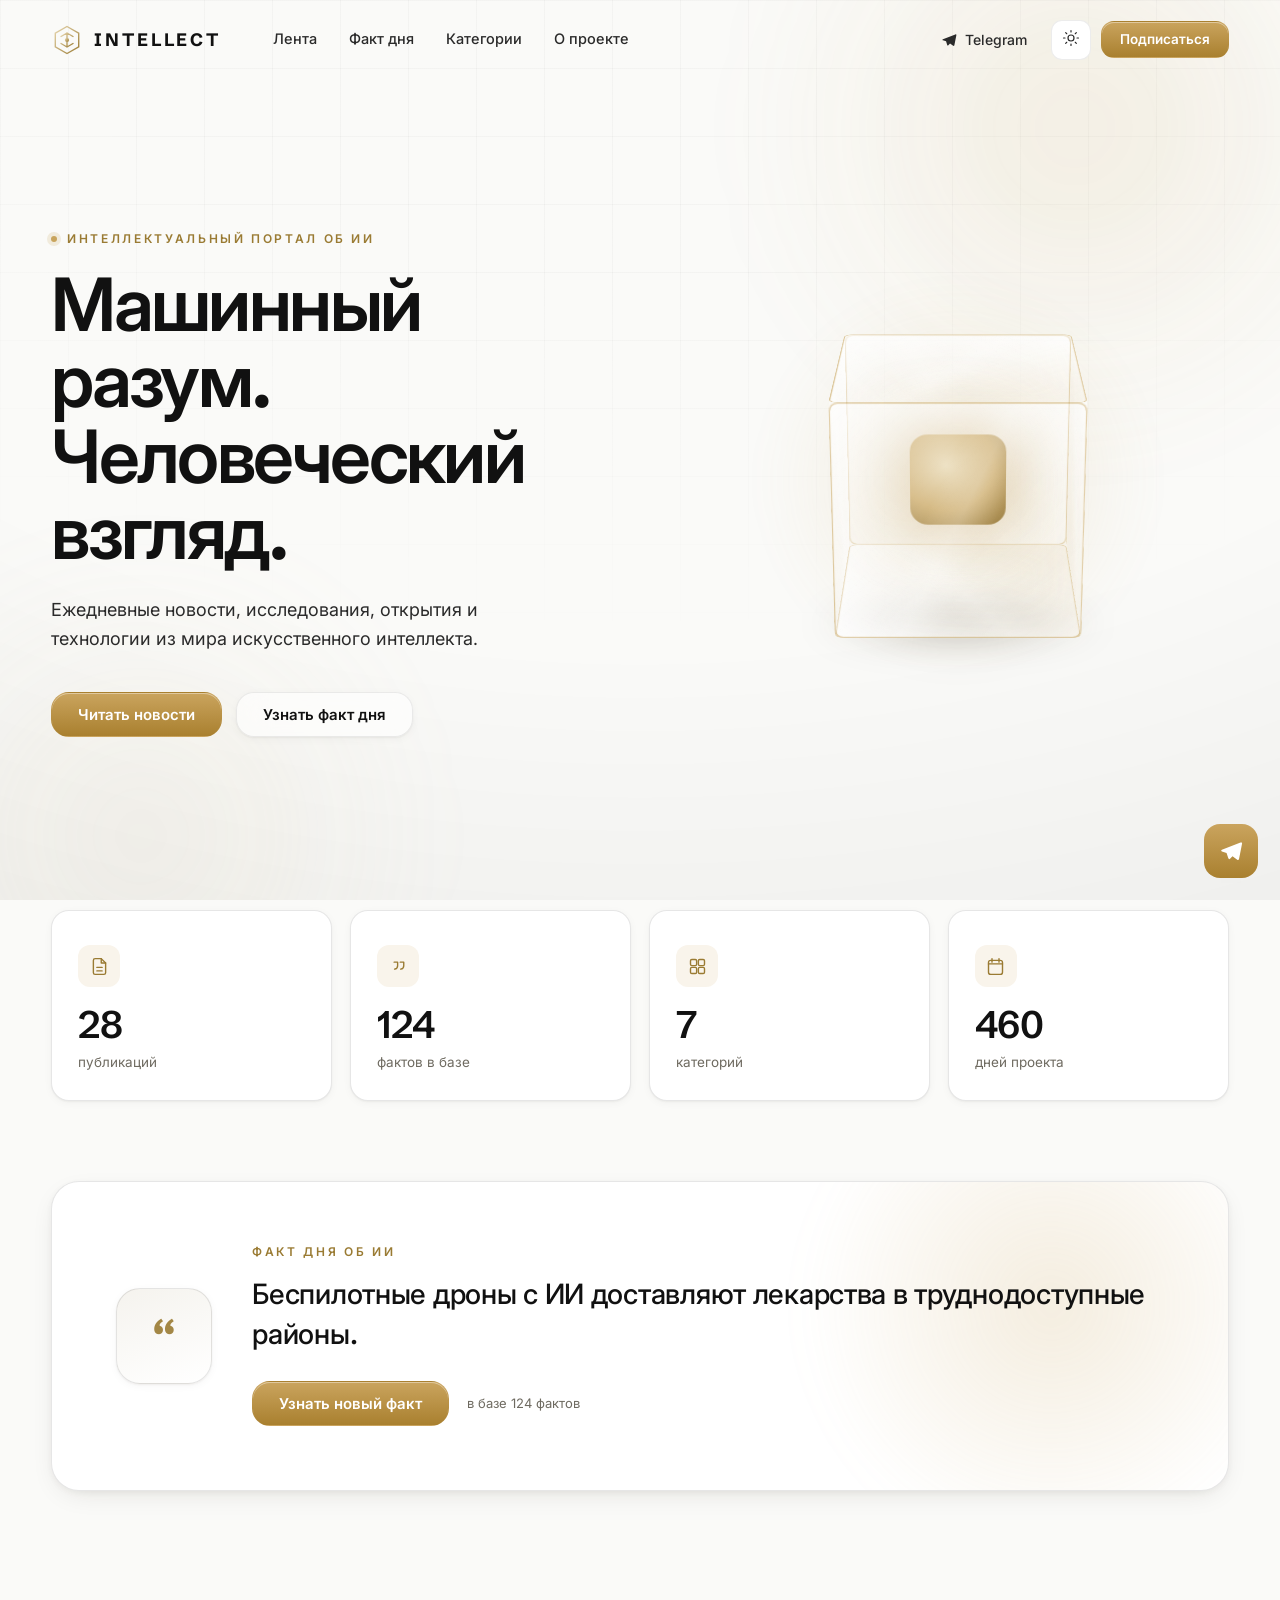
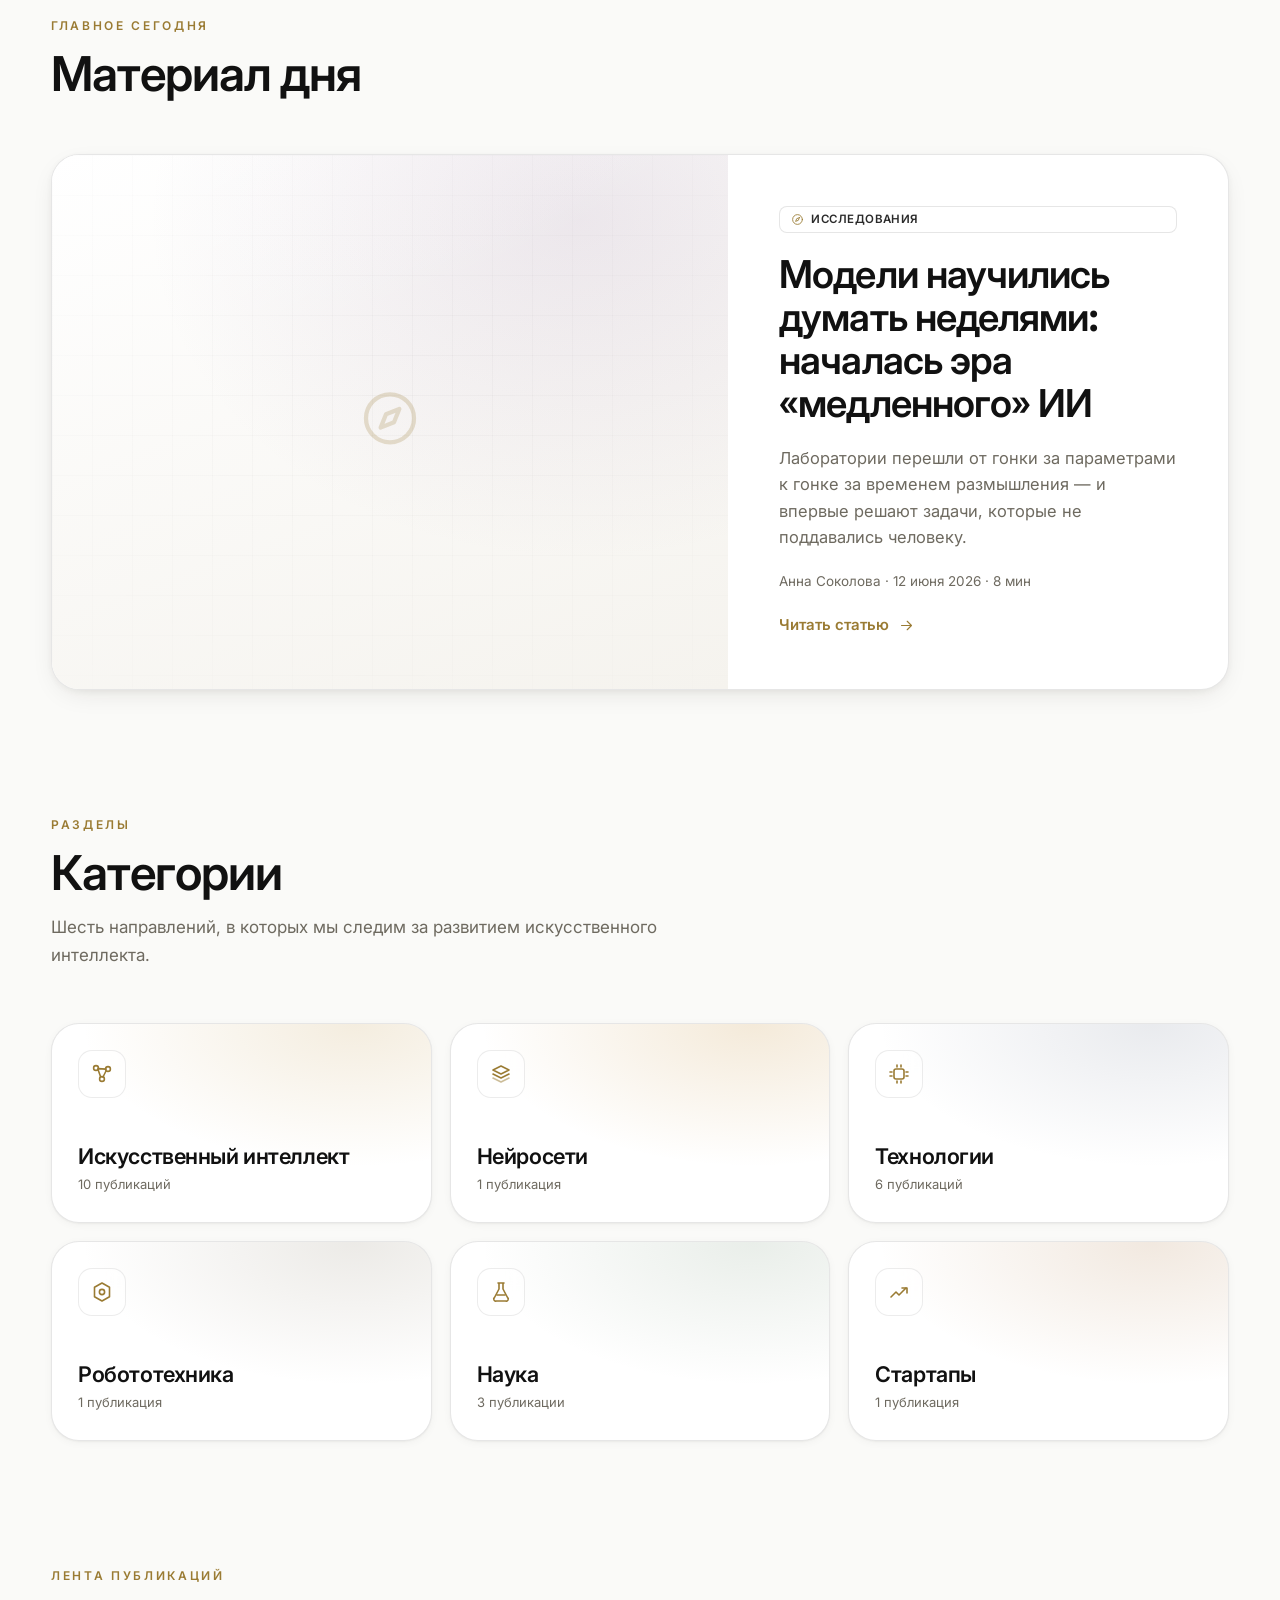
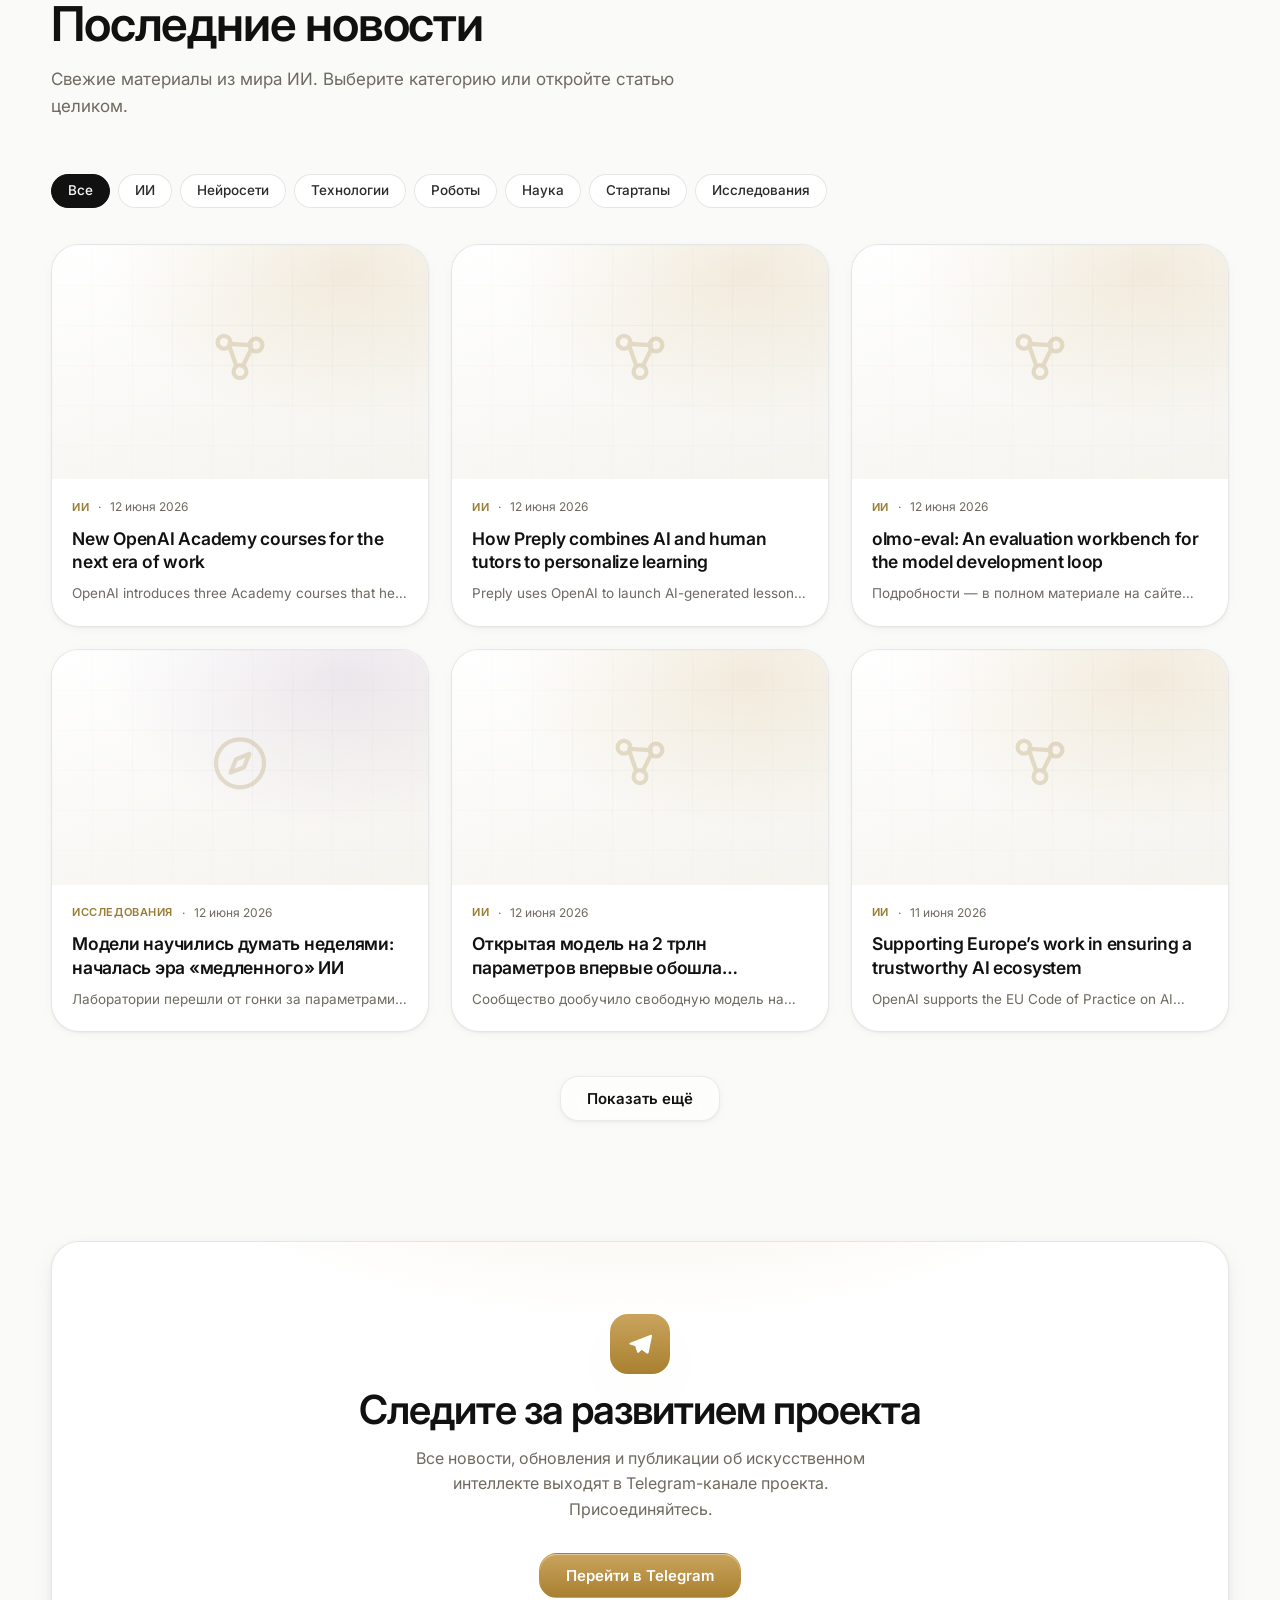
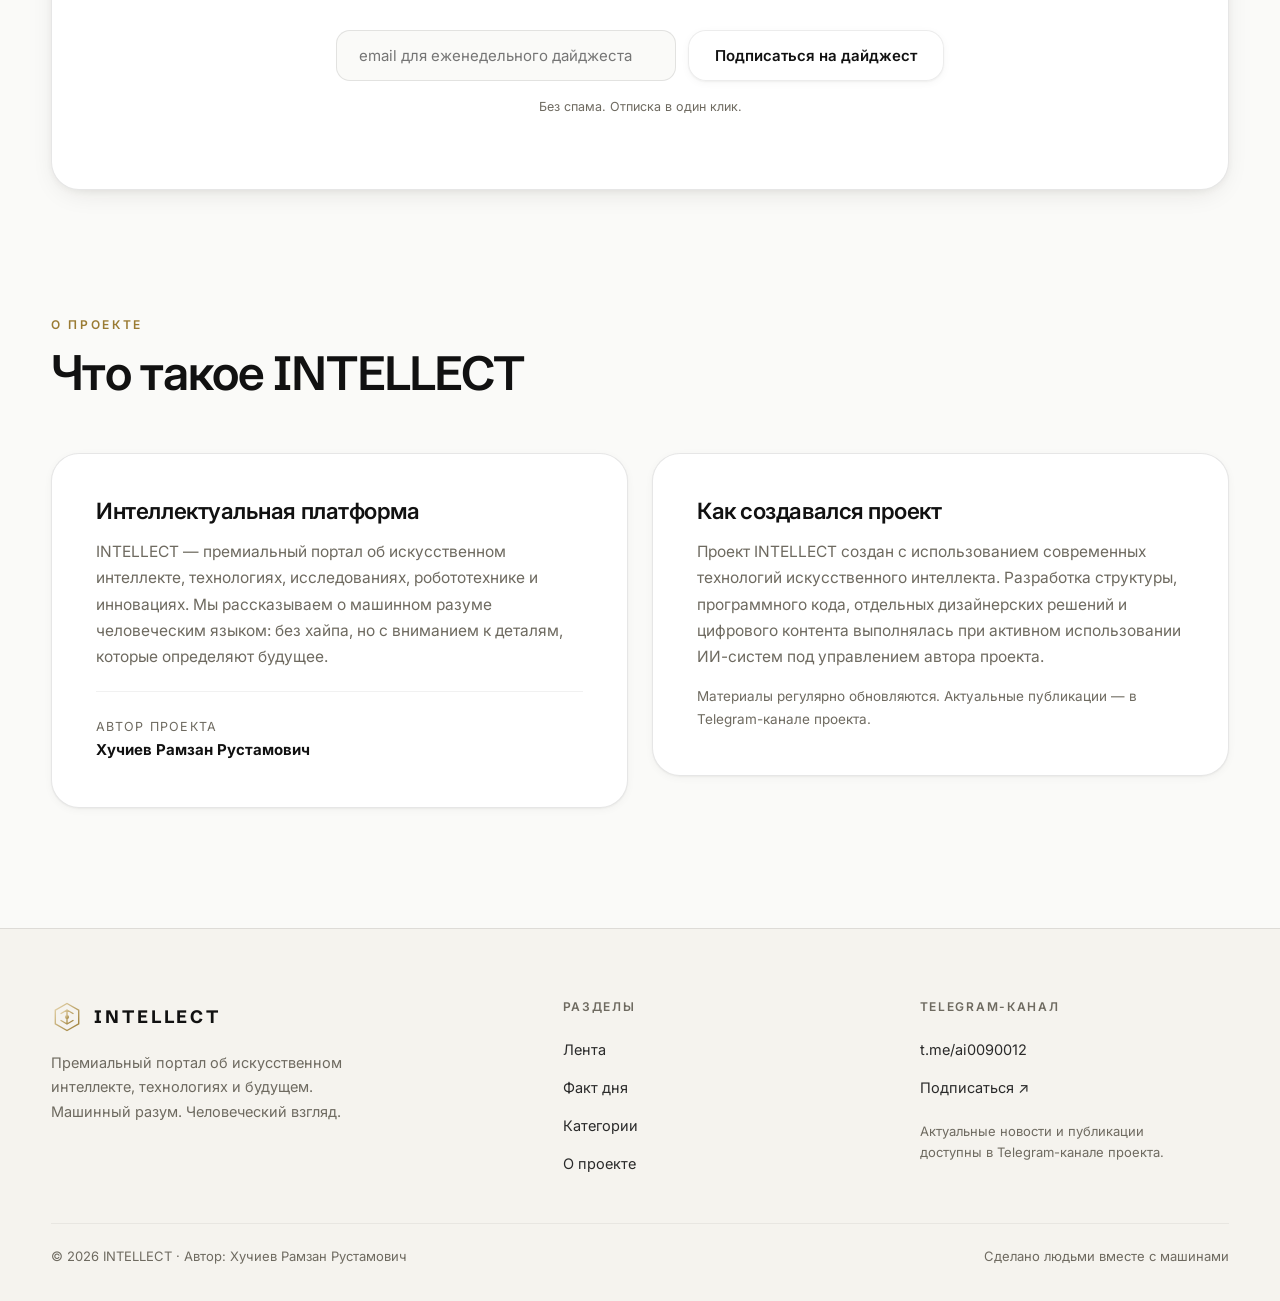
==== commit 856a445f: "Redesign V2: premium minimal Apple/Linear style, light+dark, 3D cube Full presentation rewrite per t" ====
--- a/index.html
+++ b/index.html
@@ -3,73 +3,63 @@
 <head>
 <meta charset="UTF-8">
 <meta name="viewport" content="width=device-width, initial-scale=1.0">
-<title>INTELLECT — портал новостей искусственного интеллекта</title>
-<meta name="description" content="INTELLECT — информационный портал об искусственном интеллекте: ежедневные новости, статьи, факт дня и робот-помощник. OpenAI, Anthropic, Google DeepMind, NVIDIA и другие.">
-<meta property="og:title" content="INTELLECT — портал новостей искусственного интеллекта">
-<meta property="og:description" content="Цифровая библиотека знаний будущего. Новости ИИ, статьи, факты и робот-помощник.">
+<title>INTELLECT — интеллектуальный портал об искусственном интеллекте</title>
+<meta name="description" content="INTELLECT — премиальный портал об искусственном интеллекте, технологиях, исследованиях и инновациях. Машинный разум. Человеческий взгляд.">
+<meta property="og:title" content="INTELLECT — портал об искусственном интеллекте">
+<meta property="og:description" content="Машинный разум. Человеческий взгляд. Ежедневные новости и исследования из мира ИИ.">
 <meta property="og:type" content="website">
-<link rel="icon" href="data:image/svg+xml,%3Csvg xmlns='http://www.w3.org/2000/svg' viewBox='0 0 64 64'%3E%3Cdefs%3E%3ClinearGradient id='g' x1='0' y1='0' x2='1' y2='1'%3E%3Cstop offset='0' stop-color='%23D4A017'/%3E%3Cstop offset='1' stop-color='%238B1E3F'/%3E%3C/linearGradient%3E%3C/defs%3E%3Crect width='64' height='64' rx='14' fill='url(%23g)'/%3E%3Cpath d='M32 12l5 13 13 5-13 5-5 13-5-13-13-5 13-5z' fill='white'/%3E%3C/svg%3E">
+<link rel="icon" href="data:image/svg+xml,%3Csvg xmlns='http://www.w3.org/2000/svg' viewBox='0 0 32 32'%3E%3Cdefs%3E%3ClinearGradient id='g' x1='0' y1='0' x2='1' y2='1'%3E%3Cstop offset='0' stop-color='%23E7D6AE'/%3E%3Cstop offset='1' stop-color='%239A7B33'/%3E%3C/linearGradient%3E%3C/defs%3E%3Cpath d='M16 2.5l11.7 6.75v13.5L16 29.5 4.3 22.75V9.25L16 2.5z' fill='none' stroke='url(%23g)' stroke-width='1.6'/%3E%3Cpath d='M16 9v14M16 9l6 3.5M16 9l-6 3.5M16 23l6-3.5M16 23l-6-3.5' fill='none' stroke='url(%23g)' stroke-width='1.4'/%3E%3Ccircle cx='16' cy='16' r='2.2' fill='url(%23g)'/%3E%3C/svg%3E">
+<script>(function(){try{var t=localStorage.getItem("intellect-theme");document.documentElement.dataset.theme=t==="dark"?"dark":"light";}catch(e){document.documentElement.dataset.theme="light";}})();</script>
 <link rel="preconnect" href="https://fonts.googleapis.com">
 <link rel="preconnect" href="https://fonts.gstatic.com" crossorigin>
-<link href="https://fonts.googleapis.com/css2?family=Playfair+Display:ital,wght@0,600;0,700;0,800;1,600&family=Inter:wght@400;500;600;700&family=JetBrains+Mono:wght@400;500&display=swap" rel="stylesheet">
+<link href="https://fonts.googleapis.com/css2?family=Schibsted+Grotesk:wght@500;600;700;800&family=Inter:wght@400;500;600;700&display=swap" rel="stylesheet">
 <link rel="stylesheet" href="assets/theme.css">
 <link rel="stylesheet" href="assets/pages.css">
 </head>
 <body>
 
-<div class="bg" aria-hidden="true"><i class="blob b1"></i><i class="blob b2"></i><i class="blob b3"></i><i class="blob b4"></i></div>
-<canvas id="net" aria-hidden="true"></canvas>
+<div class="bg" aria-hidden="true">
+  <div class="bg-grid"></div>
+  <div class="bg-pool p1"></div>
+  <div class="bg-pool p2"></div>
+  <div class="bg-vignette"></div>
+</div>
 <div class="progress" id="progress"></div>
-<div class="glow" id="glow" aria-hidden="true"></div>
-<div class="grain" aria-hidden="true"></div>
-
-<div id="cursor" aria-hidden="true"><div class="cursor-inner">
-  <svg viewBox="0 0 28 28" fill="none" xmlns="http://www.w3.org/2000/svg">
-    <defs><linearGradient id="cg" x1="0" y1="0" x2="1" y2="1"><stop offset="0" stop-color="#F2D27C"/><stop offset="1" stop-color="#D4A017"/></linearGradient></defs>
-    <path d="M3 5 L25 14 L3 23 L8.5 14 Z" fill="url(#cg)" stroke="rgba(255,255,255,.55)" stroke-width=".6" stroke-linejoin="round"/>
-    <path d="M8.5 14 L25 14" stroke="rgba(139,30,63,.55)" stroke-width=".8"/>
-  </svg>
-</div></div>
-
-<!-- экран приветствия -->
-<div id="welcome" role="dialog" aria-label="Приветствие">
-  <div class="w-stage"><div class="w-ring" aria-hidden="true"></div><div class="w-logo">✦ INTELLECT</div></div>
-  <div class="w-text">Добро пожаловать в пространство искусственного интеллекта</div>
-  <div class="w-skip">нажмите, чтобы пропустить</div>
-</div>
-
-<!-- навигация -->
-<header class="nav">
-  <div class="nav-pill" id="nav">
-    <a class="logo" href="#top"><span class="spark">✦</span>INTELLECT</a>
-    <nav class="nav-links" aria-label="Основная навигация">
+
+<!-- НАВИГАЦИЯ -->
+<header class="nav" id="nav">
+  <div class="nav-inner">
+    <a class="brand" href="#top" aria-label="INTELLECT"><span class="mark" data-logo></span><span class="word">INTELLECT</span></a>
+    <nav class="nav-links" aria-label="Навигация">
       <a href="#feed">Лента</a>
       <a href="#fact">Факт дня</a>
       <a href="#categories">Категории</a>
       <a href="#about">О проекте</a>
     </nav>
     <div class="nav-right">
-      <a class="btn btn-tg btn-small nav-tg" href="https://t.me/ai0090012" target="_blank" rel="noopener">
-        <svg viewBox="0 0 24 24" fill="none"><path d="M21.5 3.6 2.9 10.8c-1 .4-.97 1.4.06 1.7l4.6 1.45 1.77 5.4c.3.9 1.06 1.05 1.7.4l2.5-2.4 4.7 3.4c.8.5 1.6.2 1.8-.8l3-15.2c.3-1.2-.5-1.7-1.53-1.15Z" fill="#D4A017"/><path d="m7.6 13.9 9.7-6.1c.5-.3.9.1.5.5l-7.9 7.3-.4 3.4-1.9-5.1Z" fill="#111"/></svg>
-        <span>Telegram</span>
-      </a>
-      <a class="btn btn-primary btn-small nav-cta" href="#digest">Подписаться</a>
-      <button class="burger" id="burger" aria-label="Открыть меню"><span></span><span></span></button>
+      <a class="nav-tg" href="https://t.me/ai0090012" target="_blank" rel="noopener" data-tg>Telegram</a>
+      <button class="theme-toggle" data-theme-toggle aria-label="Сменить тему">
+        <span class="sun" data-ico="sun"></span><span class="moon" data-ico="moon"></span>
+      </button>
+      <a class="btn btn-primary btn-sm nav-cta" href="#subscribe">Подписаться</a>
+      <button class="burger" id="burger" aria-label="Меню"><span></span><span></span></button>
     </div>
   </div>
 </header>
 
+<!-- МОБИЛЬНОЕ МЕНЮ -->
 <nav class="mobile-menu" id="mobile-menu" aria-label="Мобильное меню">
-  <a href="#feed">Лента</a>
-  <a href="#fact">Факт дня</a>
-  <a href="#categories">Категории</a>
-  <a href="#about">О проекте</a>
-  <a href="https://t.me/ai0090012" target="_blank" rel="noopener">Telegram ✈</a>
+  <a href="#feed">Лента <span>→</span></a>
+  <a href="#fact">Факт дня <span>→</span></a>
+  <a href="#categories">Категории <span>→</span></a>
+  <a href="#about">О проекте <span>→</span></a>
+  <a href="https://t.me/ai0090012" target="_blank" rel="noopener">Telegram <span>↗</span></a>
+  <div class="mm-actions">
+    <a class="btn btn-primary" href="#subscribe">Подписаться</a>
+  </div>
 </nav>
 
-<a class="tg-fab" href="https://t.me/ai0090012" target="_blank" rel="noopener" aria-label="Telegram-канал проекта">
-  <svg viewBox="0 0 24 24" fill="none"><path d="M21.5 3.6 2.9 10.8c-1 .4-.97 1.4.06 1.7l4.6 1.45 1.77 5.4c.3.9 1.06 1.05 1.7.4l2.5-2.4 4.7 3.4c.8.5 1.6.2 1.8-.8l3-15.2c.3-1.2-.5-1.7-1.53-1.15Z" fill="#fff"/><path d="m7.6 13.9 9.7-6.1c.5-.3.9.1.5.5l-7.9 7.3-.4 3.4-1.9-5.1Z" fill="rgba(17,17,17,.55)"/></svg>
-</a>
+<a class="tg-fab" href="https://t.me/ai0090012" target="_blank" rel="noopener" aria-label="Telegram проекта" data-tg-fab></a>
 
 <main>
 
@@ -77,135 +67,134 @@
 <section class="hero">
   <div class="container hero-grid">
     <div class="hero-copy">
-      <div class="live-chip"><span class="dot"></span>LIVE · обновляется каждый день</div>
-      <h1>Машинный разум.<br><span class="grad">Человеческий взгляд.</span></h1>
-      <p class="hero-sub">Информационный портал об искусственном интеллекте: ежедневные новости, глубокие статьи и факты — из мира OpenAI, Anthropic, Google DeepMind, NVIDIA и не только.</p>
+      <span class="eyebrow"><span class="dot"></span> Интеллектуальный портал об ИИ</span>
+      <h1>Машинный разум.<br>Человеческий взгляд.</h1>
+      <p class="hero-sub">Ежедневные новости, исследования, открытия и технологии из мира искусственного интеллекта.</p>
       <div class="hero-actions">
-        <a href="#feed" class="btn btn-primary">Читать ленту</a>
-        <a href="#fact" class="btn btn-ghost">Узнать факт дня</a>
-      </div>
-    </div>
-    <div class="robot-stage">
-      <div class="robot-wrap" id="hero-robot"></div>
+        <a class="btn btn-primary" href="#feed">Читать новости</a>
+        <a class="btn btn-ghost" href="#fact">Узнать факт дня</a>
+      </div>
+    </div>
+    <div class="cube-stage" aria-hidden="true">
+      <div class="cube-floor"></div>
+      <div class="cube-tilt" id="cube-tilt">
+        <div class="cube">
+          <span class="cf fr"></span><span class="cf bk"></span>
+          <span class="cf rt"></span><span class="cf lf"></span>
+          <span class="cf tp"></span><span class="cf bt"></span>
+          <span class="cube-core"></span>
+        </div>
+      </div>
     </div>
   </div>
 </section>
 
 <!-- СТАТИСТИКА -->
-<section class="section" id="stats" style="padding:24px 0 0">
-  <div class="container">
-    <div class="statsbar reveal">
-      <div class="s"><b data-count="0" id="stat-articles">0</b><span>публикаций</span></div>
-      <div class="s"><b data-count="0" id="stat-facts">0</b><span>фактов в базе</span></div>
-      <div class="s"><b data-count="0" id="stat-categories">0</b><span>категорий</span></div>
-      <div class="s"><b data-count="0" id="stat-days">0</b><span>дней проекта</span></div>
-    </div>
-  </div>
-</section>
-
-<!-- бегущая строка -->
-<div class="ticker" aria-label="Срочные новости" style="margin-top:64px">
-  <div class="ticker-track" id="ticker"></div>
-</div>
+<section class="section" id="stats" style="padding:10px 0 40px">
+  <div class="container">
+    <div class="stats">
+      <div class="stat reveal" data-d="1"><span class="ico" data-ico="doc"></span><b data-count="0" id="st-articles">0</b><span>публикаций</span></div>
+      <div class="stat reveal" data-d="2"><span class="ico" data-ico="quote"></span><b data-count="0" id="st-facts">0</b><span>фактов в базе</span></div>
+      <div class="stat reveal" data-d="3"><span class="ico" data-ico="grid"></span><b data-count="0" id="st-cats">0</b><span>категорий</span></div>
+      <div class="stat reveal" data-d="4"><span class="ico" data-ico="calendar"></span><b data-count="0" id="st-days">0</b><span>дней проекта</span></div>
+    </div>
+  </div>
+</section>
 
 <!-- ФАКТ ДНЯ -->
-<section class="section" id="fact">
-  <div class="container">
-    <div class="fact-card reveal">
-      <span class="aura" aria-hidden="true"></span>
-      <div class="fact-left">
-        <div class="fact-deck" id="fact-deck" aria-hidden="true">
-          <span class="pc"></span><span class="pc"></span><span class="pc"><i>✦</i></span>
+<section class="section" id="fact" style="padding-top:40px">
+  <div class="container">
+    <div class="fact reveal">
+      <div class="fact-inner">
+        <div class="fact-badge" id="fact-badge"><span class="q">“</span></div>
+        <div class="fact-main">
+          <span class="eyebrow">Факт дня об ИИ</span>
+          <p class="fact-text" id="fact-text">Нажмите кнопку — и узнайте случайный факт об искусственном интеллекте.</p>
+          <div class="fact-actions">
+            <button class="btn btn-primary" id="fact-btn">Узнать новый факт</button>
+            <span class="fact-count" id="fact-count"></span>
+          </div>
         </div>
-        <div id="fact-robot" style="width:120px"></div>
-      </div>
-      <div class="fact-body">
-        <div class="kicker">// Факт дня об искусственном интеллекте</div>
-        <p class="fact-text" id="fact-text">Нажмите кнопку, чтобы робот достал случайный факт из колоды знаний.</p>
-        <div class="fact-meta">
-          <button class="btn btn-primary" id="fact-btn">Узнать новый факт</button>
-          <span class="fact-count" id="fact-count"></span>
-        </div>
-      </div>
-    </div>
-  </div>
-</section>
-
-<!-- МАТЕРИАЛ ДНЯ -->
-<section class="section" id="news" style="padding-top:0">
-  <div class="container">
-    <div class="section-head reveal"><div class="kicker">// Главное</div><h2>Материал дня</h2></div>
-    <article class="featured reveal" id="featured" aria-label="Главный материал">
-      <span class="gloss" aria-hidden="true"></span>
-      <div class="featured-art" aria-hidden="true">
-        <div class="ring r1"></div><div class="ring r2"></div><div class="ring r3"></div>
-        <div class="core"></div><div class="sat"></div>
-      </div>
-      <div class="featured-body" id="featured-body"><!-- из данных --></div>
-    </article>
-  </div>
-</section>
-
-<!-- ЛЕНТА + КАТЕГОРИИ -->
+      </div>
+    </div>
+  </div>
+</section>
+
+<!-- ГЛАВНАЯ ПУБЛИКАЦИЯ -->
+<section class="section" id="featured" style="padding-top:0">
+  <div class="container">
+    <div class="section-head reveal">
+      <span class="eyebrow">Главное сегодня</span>
+      <h2>Материал дня</h2>
+    </div>
+    <article class="feature reveal" id="feature"></article>
+  </div>
+</section>
+
+<!-- КАТЕГОРИИ -->
+<section class="section" id="categories" style="padding-top:0">
+  <div class="container">
+    <div class="section-head reveal">
+      <span class="eyebrow">Разделы</span>
+      <h2>Категории</h2>
+      <p>Шесть направлений, в которых мы следим за развитием искусственного интеллекта.</p>
+    </div>
+    <div class="tiles" id="tiles"></div>
+  </div>
+</section>
+
+<!-- ЛЕНТА -->
 <section class="section" id="feed" style="padding-top:0">
   <div class="container">
-    <div class="section-head center reveal" id="categories">
-      <div class="kicker">// Лента публикаций</div>
+    <div class="section-head reveal">
+      <span class="eyebrow">Лента публикаций</span>
       <h2>Последние новости</h2>
-      <p>Выбирайте категорию — лента обновится. Нажмите на карточку, чтобы открыть полную статью.</p>
-    </div>
-    <div class="filterbar reveal" id="filterbar" role="tablist" aria-label="Категории новостей"></div>
+      <p>Свежие материалы из мира ИИ. Выберите категорию или откройте статью целиком.</p>
+    </div>
+    <div class="filter reveal" id="filter" role="tablist" aria-label="Категории"></div>
     <div class="feed" id="feed-grid"></div>
     <div class="feed-more"><button class="btn btn-ghost" id="feed-more" style="display:none">Показать ещё</button></div>
   </div>
 </section>
 
-<!-- TELEGRAM -->
-<section class="section" id="telegram" style="padding-top:0">
-  <div class="container">
-    <div class="tg-block reveal">
-      <span class="aura" aria-hidden="true"></span>
-      <span class="tg-icon" aria-hidden="true"><svg viewBox="0 0 24 24" fill="none"><path d="M21.5 3.6 2.9 10.8c-1 .4-.97 1.4.06 1.7l4.6 1.45 1.77 5.4c.3.9 1.06 1.05 1.7.4l2.5-2.4 4.7 3.4c.8.5 1.6.2 1.8-.8l3-15.2c.3-1.2-.5-1.7-1.53-1.15Z" fill="#fff"/><path d="m7.6 13.9 9.7-6.1c.5-.3.9.1.5.5l-7.9 7.3-.4 3.4-1.9-5.1Z" fill="rgba(17,17,17,.55)"/></svg></span>
+<!-- ПОДПИСКА -->
+<section class="section" id="subscribe" style="padding-top:0">
+  <div class="container">
+    <div class="cta reveal">
+      <span class="t-ico" data-ico="telegram"></span>
       <h2>Следите за развитием проекта</h2>
-      <p>Все новости, обновления сайта, материалы об искусственном интеллекте и новые публикации размещаются в Telegram-канале проекта.</p>
-      <a class="btn btn-primary" href="https://t.me/ai0090012" target="_blank" rel="noopener">Перейти в Telegram</a>
-    </div>
-  </div>
-</section>
-
-<!-- ДАЙДЖЕСТ -->
-<section class="section" id="digest" style="padding-top:0">
-  <div class="container">
-    <div class="digest reveal">
-      <span class="aura" aria-hidden="true"></span>
-      <span class="chip cat-ai">Рассылка</span>
-      <h2>Сигнал без шума — раз в неделю</h2>
-      <p>Один выпуск: пять главных событий, одно глубокое чтение и инструмент, который стоит попробовать. Читается за пять минут.</p>
-      <form class="digest-form" id="digest-form">
-        <input type="email" required placeholder="ваша@почта.ru" aria-label="Электронная почта">
-        <button class="btn btn-primary" type="submit" id="digest-btn">Получать дайджест</button>
+      <p>Все новости, обновления и публикации об искусственном интеллекте выходят в Telegram-канале проекта. Присоединяйтесь.</p>
+      <a class="btn btn-primary" href="https://t.me/ai0090012" target="_blank" rel="noopener" style="margin-top:30px">Перейти в Telegram</a>
+      <form class="cta-form" id="cta-form">
+        <input type="email" required placeholder="email для еженедельного дайджеста" aria-label="Email">
+        <button class="btn btn-ghost" type="submit" id="cta-btn">Подписаться на дайджест</button>
       </form>
-      <div class="digest-note">Без спама. Отписка в один клик.</div>
-      <div class="digest-ok">Готово! Проверьте почту — первое письмо уже летит ✦</div>
-    </div>
-  </div>
-</section>
-
-<!-- КАК СОЗДАВАЛСЯ ПРОЕКТ -->
+      <div class="cta-note">Без спама. Отписка в один клик.</div>
+      <div class="cta-ok">Готово — первое письмо уже летит.</div>
+    </div>
+  </div>
+</section>
+
+<!-- О ПРОЕКТЕ -->
 <section class="section" id="about" style="padding-top:0">
   <div class="container">
-    <div class="accordion reveal" id="accordion">
-      <button class="acc-head" id="acc-head" aria-expanded="false" aria-controls="acc-body">
-        <h2>Как создавался проект</h2>
-        <span class="acc-icon" aria-hidden="true">+</span>
-      </button>
-      <div class="acc-body" id="acc-body" role="region" aria-labelledby="acc-head">
-        <div class="acc-text">
-          Проект INTELLECT создан с использованием современных технологий искусственного интеллекта.
-          Разработка структуры, программного кода, отдельных дизайнерских решений и цифрового контента
-          выполнялась при активном использовании ИИ-систем под управлением автора проекта.
-          <em>// человек ставит задачу — машина помогает её решить</em>
+    <div class="section-head reveal">
+      <span class="eyebrow">О проекте</span>
+      <h2>Что такое INTELLECT</h2>
+    </div>
+    <div class="about">
+      <div class="about-card reveal">
+        <h3>Интеллектуальная платформа</h3>
+        <p>INTELLECT — премиальный портал об искусственном интеллекте, технологиях, исследованиях, робототехнике и инновациях. Мы рассказываем о машинном разуме человеческим языком: без хайпа, но с вниманием к деталям, которые определяют будущее.</p>
+        <div class="author">
+          <span>Автор проекта</span>
+          <b>Хучиев Рамзан Рустамович</b>
         </div>
+      </div>
+      <div class="about-card reveal" data-d="1">
+        <h3>Как создавался проект</h3>
+        <p>Проект INTELLECT создан с использованием современных технологий искусственного интеллекта. Разработка структуры, программного кода, отдельных дизайнерских решений и цифрового контента выполнялась при активном использовании ИИ-систем под управлением автора проекта.</p>
+        <p style="margin-top:14px;color:var(--txt-3);font-size:13.5px">Материалы регулярно обновляются. Актуальные публикации — в Telegram-канале проекта.</p>
       </div>
     </div>
   </div>
@@ -216,24 +205,23 @@
 <footer>
   <div class="container footer-inner">
     <div class="footer-brand">
-      <a class="logo" href="#top"><span class="spark">✦</span>INTELLECT</a>
-      <p>Проект создан с использованием современных технологий искусственного интеллекта. Цифровая библиотека знаний будущего.</p>
-      <div class="footer-author"><span>Автор проекта</span><b>Хучиев Рамзан Рустамович</b></div>
-    </div>
-    <div class="footer-cols">
+      <a class="brand" href="#top"><span class="mark" data-logo></span><span class="word">INTELLECT</span></a>
+      <p>Премиальный портал об искусственном интеллекте, технологиях и будущем. Машинный разум. Человеческий взгляд.</p>
+    </div>
+    <div class="footer-col">
       <h5>Разделы</h5>
       <a href="#feed">Лента</a><a href="#fact">Факт дня</a><a href="#categories">Категории</a><a href="#about">О проекте</a>
     </div>
-    <div class="footer-cols">
-      <h5>Telegram-канал проекта</h5>
+    <div class="footer-col">
+      <h5>Telegram-канал</h5>
       <a href="https://t.me/ai0090012" target="_blank" rel="noopener">t.me/ai0090012</a>
-      <a href="https://t.me/ai0090012" target="_blank" rel="noopener">Перейти в Telegram ✈</a>
-      <p class="footer-note">Материалы сайта регулярно обновляются. Актуальные новости и публикации доступны в Telegram-канале проекта.</p>
+      <a href="https://t.me/ai0090012" target="_blank" rel="noopener">Подписаться ↗</a>
+      <p class="footer-note">Актуальные новости и публикации доступны в Telegram-канале проекта.</p>
     </div>
   </div>
   <div class="container footer-bottom">
-    <span>© <span id="year">2026</span> INTELLECT. Все права защищены.</span>
-    <span>Сделано людьми вместе с машинами ✦</span>
+    <span>© <span id="year">2026</span> INTELLECT · Автор: Хучиев Рамзан Рустамович</span>
+    <span>Сделано людьми вместе с машинами</span>
   </div>
 </footer>
 
--- a/assets/theme.css
+++ b/assets/theme.css
@@ -1,257 +1,239 @@
 /* ============================================================
-   INTELLECT — общая дизайн-система
-   Графит · Бордо · Золото · Серебро
+   INTELLECT V2 — премиальная дизайн-система
+   Минимализм · стекло · матовое золото · свет и воздух
+   Светлая тема по умолчанию, тёмная — через [data-theme="dark"]
    ============================================================ */
 :root{
-  --bg:#111111;
-  --bg-2:#1C1C1C;
-  --txt:#E5E5E5;
-  --mut:#a3a3a3;
-  --mut-2:#737373;
-  --gold:#D4A017;
-  --gold-2:#F2D27C;
-  --wine:#8B1E3F;
-  --wine-2:#B43A5E;
-  --hairline:rgba(229,229,229,.1);
-
-  --glass-bg:linear-gradient(135deg,rgba(255,255,255,.07),rgba(255,255,255,.02));
-  --glass-line:rgba(229,229,229,.14);
-  --rim:rgba(255,255,255,.22);
-  --gloss:rgba(255,255,255,.09);
-  --panel-shadow:0 24px 60px -28px rgba(0,0,0,.7);
-  --panel-shadow-hover:0 38px 90px -30px rgba(0,0,0,.75),0 0 60px -14px rgba(212,160,23,.3);
-  --drop-rim:rgba(255,255,255,.22);
-  --drop-shadow:0 26px 54px -22px rgba(0,0,0,.6);
-  --menu-bg:rgba(17,17,17,.72);
-  --footer-bg:rgba(20,20,20,.5);
-
-  --txt-grad:linear-gradient(120deg,#F2D27C,#D4A017 38%,#C87A4A 66%,#B43A5E 96%);
-  --grad:linear-gradient(135deg,#8B1E3F 0%,#B43A5E 48%,#D4A017 100%);
+  /* фон / поверхности */
+  --bg:#FAFAF8;
+  --surface:#F5F3EE;
+  --surface-2:#FFFFFF;
+  /* текст */
+  --txt:#111111;
+  --txt-2:#2A2A2A;
+  --txt-3:#6E6A60;
+  /* акцент: матовое золото · шампань · янтарь */
+  --gold:#9A7B33;          /* читаемое золото на светлом */
+  --gold-bright:#C8A45D;   /* матовое золото для заливок */
+  --champagne:#E7D6AE;
+  --amber:#C28A2E;
+  --accent:var(--gold);
+  /* линии / стекло */
+  --line:rgba(17,17,17,.10);
+  --line-2:rgba(17,17,17,.06);
+  --glass:rgba(255,255,255,.62);
+  --glass-brd:rgba(17,17,17,.08);
+  --glass-hi:rgba(255,255,255,.9);
+  --grid-line:rgba(17,17,17,.028);
+  /* тени — мягкие, тёплые */
+  --sh-sm:0 1px 2px rgba(40,32,12,.05),0 2px 8px rgba(40,32,12,.04);
+  --sh:0 8px 30px -12px rgba(40,32,12,.16),0 2px 8px rgba(40,32,12,.05);
+  --sh-lg:0 30px 70px -28px rgba(40,32,12,.28),0 8px 24px -12px rgba(40,32,12,.12);
+  --sh-gold:0 20px 60px -24px rgba(154,123,51,.4);
+  /* свет под стеклом */
+  --pool-1:rgba(200,164,93,.20);
+  --pool-2:rgba(231,214,174,.18);
+
   --ease:cubic-bezier(.22,1,.36,1);
-}
-
+  --ease-out:cubic-bezier(.16,1,.3,1);
+  --font:"Inter",-apple-system,BlinkMacSystemFont,"Segoe UI",system-ui,sans-serif;
+  --font-display:"Schibsted Grotesk","Inter",-apple-system,system-ui,sans-serif;
+  --nav-h:80px;
+  --r:18px;
+  --r-lg:28px;
+  --maxw:1200px;
+}
+[data-theme="dark"]{
+  --bg:#0A0A0A;
+  --surface:#111111;
+  --surface-2:#161616;
+  --txt:#FFFFFF;
+  --txt-2:#D1D1D1;
+  --txt-3:#8A8A8A;
+  --gold:#D8B670;          /* золото на тёмном — светлее */
+  --gold-bright:#C8A45D;
+  --champagne:#E7D6AE;
+  --amber:#D9A441;
+  --line:rgba(255,255,255,.12);
+  --line-2:rgba(255,255,255,.07);
+  --glass:rgba(22,22,22,.55);
+  --glass-brd:rgba(255,255,255,.10);
+  --glass-hi:rgba(255,255,255,.14);
+  --grid-line:rgba(255,255,255,.026);
+  --sh-sm:0 1px 2px rgba(0,0,0,.4),0 2px 10px rgba(0,0,0,.3);
+  --sh:0 10px 34px -14px rgba(0,0,0,.7),0 2px 10px rgba(0,0,0,.4);
+  --sh-lg:0 40px 90px -30px rgba(0,0,0,.8),0 10px 30px -14px rgba(0,0,0,.5);
+  --sh-gold:0 26px 70px -26px rgba(200,164,93,.5);
+  --pool-1:rgba(200,164,93,.16);
+  --pool-2:rgba(120,96,40,.16);
+}
+
+/* ---------- база ---------- */
 *{margin:0;padding:0;box-sizing:border-box}
-html{scroll-behavior:smooth;scroll-padding-top:112px}
-html.custom-cursor,html.custom-cursor *{cursor:none!important}
+html{scroll-behavior:smooth;scroll-padding-top:calc(var(--nav-h) + 20px);-webkit-text-size-adjust:100%}
 body{
-  background:var(--bg);
-  color:var(--txt);
-  font:400 16px/1.6 "Inter",system-ui,sans-serif;
-  -webkit-font-smoothing:antialiased;
-  overflow-x:hidden;
+  background:var(--bg);color:var(--txt);
+  font:400 16px/1.65 var(--font);
+  -webkit-font-smoothing:antialiased;text-rendering:optimizeLegibility;
+  overflow-x:hidden;transition:background .6s var(--ease),color .6s var(--ease);
 }
 body.locked{overflow:hidden}
-::selection{background:rgba(139,30,63,.6);color:#fff}
-::-webkit-scrollbar{width:10px}
-::-webkit-scrollbar-track{background:var(--bg)}
-::-webkit-scrollbar-thumb{background:linear-gradient(180deg,#D4A017,#8B1E3F);border-radius:99px;border:2px solid var(--bg)}
+::selection{background:rgba(200,164,93,.28);color:var(--txt)}
 a{color:inherit;text-decoration:none}
 img{max-width:100%;display:block}
-.container{width:min(1180px,92%);margin:0 auto}
-.narrow{width:min(820px,92%);margin:0 auto}
-:focus-visible{outline:2px solid var(--gold);outline-offset:3px;border-radius:8px}
+button{font-family:inherit}
+.container{width:min(var(--maxw),92%);margin:0 auto}
+.eyebrow{font:600 12px/1 var(--font);letter-spacing:.22em;text-transform:uppercase;color:var(--gold)}
+:focus-visible{outline:2px solid var(--gold);outline-offset:3px;border-radius:6px}
+.sr-only{position:absolute;width:1px;height:1px;padding:0;margin:-1px;overflow:hidden;clip:rect(0,0,0,0);border:0}
 main{position:relative;z-index:1}
-.sr-only{position:absolute;width:1px;height:1px;padding:0;margin:-1px;overflow:hidden;clip:rect(0,0,0,0);border:0}
-
-/* ---------- Стекло ---------- */
-.glass,.nav-pill,.live-chip,.stat,.ticker,.card,.featured,.trend,.digest,.tg-block,
-.accordion,.fact-card,.statsbar,.filterbar,.article-card,.related-card,.admin-card,
-.digest-form input,.btn-ghost,.btn-tg,.burger,.input,.field input,.field textarea,.field select{
-  background:var(--glass-bg);
-  -webkit-backdrop-filter:blur(22px) saturate(150%);
-  backdrop-filter:blur(22px) saturate(150%);
-  border:1px solid var(--glass-line);
-  box-shadow:inset 0 1px 0 var(--rim),inset 0 -1px 0 rgba(255,255,255,.04),var(--panel-shadow);
-  transition:box-shadow .45s,border-color .45s,transform .45s var(--ease),background .5s;
-}
-.card,.featured,.trend,.digest,.tg-block,.accordion,.fact-card,.article-card,.related-card{position:relative}
-.card::before,.featured .gloss,.trend::before,.digest::before,.tg-block::before,
-.accordion::before,.fact-card::before,.article-card::before,.related-card::before{
-  content:"";position:absolute;inset:0;border-radius:inherit;z-index:3;pointer-events:none;
-  background:radial-gradient(120% 70% at 50% -12%,var(--gloss),transparent 55%);
-}
-.card::after,.btn::after,.article-card::after{
-  content:"";position:absolute;inset:0;z-index:4;pointer-events:none;
-  background:linear-gradient(115deg,transparent 35%,rgba(255,255,255,.1) 48%,rgba(242,210,124,.18) 52%,transparent 65%);
-  transform:translateX(-130%);transition:transform .9s var(--ease);
-}
-.card:hover::after,.btn:hover::after,.article-card:hover::after{transform:translateX(130%)}
-
-/* ---------- Динамический фон ---------- */
-.bg{position:fixed;inset:0;z-index:0;overflow:hidden;pointer-events:none}
-.bg::after{
-  content:"";position:absolute;left:50%;top:50%;width:165vmax;height:165vmax;translate:-50% -50%;
-  background:conic-gradient(from 0deg,rgba(139,30,63,.11),rgba(212,160,23,.07),rgba(229,229,229,.035),rgba(139,30,63,.08),rgba(139,30,63,.11));
-  filter:blur(85px);opacity:.65;animation:swirl 80s linear infinite;
-}
-@keyframes swirl{to{rotate:1turn}}
-.blob{position:absolute;border-radius:50%;filter:blur(105px);will-change:transform}
-.b1{width:54vw;height:54vw;left:-14vw;top:-16vw;background:rgba(139,30,63,.32);animation:drift1 26s ease-in-out infinite alternate}
-.b2{width:44vw;height:44vw;right:-12vw;top:22%;background:rgba(212,160,23,.13);animation:drift2 30s ease-in-out infinite alternate}
-.b3{width:40vw;height:40vw;left:24%;bottom:-18vw;background:rgba(229,229,229,.05);animation:drift3 34s ease-in-out infinite alternate}
-.b4{width:34vw;height:34vw;right:6%;bottom:10%;background:rgba(139,30,63,.18);animation:drift4 28s ease-in-out infinite alternate}
-@keyframes drift1{to{transform:translate(10vw,8vw) scale(1.14)}}
-@keyframes drift2{to{transform:translate(-8vw,10vw) scale(1.2)}}
-@keyframes drift3{to{transform:translate(7vw,-9vw) scale(1.1)}}
-@keyframes drift4{to{transform:translate(-9vw,-6vw) scale(1.16)}}
-#net{position:fixed;inset:0;width:100%;height:100%;z-index:0;pointer-events:none}
-
-/* ---------- Глобальные слои ---------- */
-.progress{position:fixed;top:0;left:0;z-index:100;width:100%;height:2px;background:var(--grad);transform-origin:0 50%;transform:scaleX(0)}
-.glow{position:fixed;top:0;left:0;z-index:1;width:640px;height:640px;border-radius:50%;
-  background:radial-gradient(closest-side,rgba(212,160,23,.09),transparent 70%);pointer-events:none;mix-blend-mode:screen;will-change:transform}
-.grain{position:fixed;inset:0;z-index:90;pointer-events:none;opacity:.05;mix-blend-mode:overlay;
-  background-image:url("data:image/svg+xml,%3Csvg xmlns='http://www.w3.org/2000/svg' width='160' height='160'%3E%3Cfilter id='n'%3E%3CfeTurbulence type='fractalNoise' baseFrequency='0.9' numOctaves='2'/%3E%3C/filter%3E%3Crect width='160' height='160' filter='url(%23n)' opacity='0.5'/%3E%3C/svg%3E")}
-@media (pointer:coarse){.glow{display:none}}
-
-/* ---------- Курсор: бумажный самолёт ---------- */
-#cursor{position:fixed;left:0;top:0;z-index:1000;width:30px;height:30px;margin:-15px 0 0 -15px;pointer-events:none;display:none;will-change:transform}
-html.custom-cursor #cursor{display:block}
-.cursor-inner{width:100%;height:100%;transition:transform .3s var(--ease),filter .3s;filter:drop-shadow(0 2px 10px rgba(212,160,23,.55))}
-.cursor-inner svg{width:100%;height:100%;display:block}
-#cursor.grow .cursor-inner{transform:scale(1.6);filter:drop-shadow(0 4px 16px rgba(212,160,23,.8))}
-#cursor.press .cursor-inner{transform:scale(.78)}
-#cursor.grow.press .cursor-inner{transform:scale(1.25)}
-.click-pulse{position:fixed;z-index:999;width:64px;height:64px;margin:-32px 0 0 -32px;border-radius:50%;
-  border:2px solid rgba(212,160,23,.85);box-shadow:0 0 24px rgba(212,160,23,.45),inset 0 0 14px rgba(212,160,23,.3);
-  pointer-events:none;animation:clickPulse .55s ease-out forwards}
-@keyframes clickPulse{from{transform:scale(.25);opacity:.95}to{transform:scale(1.15);opacity:0}}
-
-/* ---------- Навигация ---------- */
-.nav{position:fixed;top:14px;left:0;right:0;z-index:50;pointer-events:none}
-.nav-pill{pointer-events:auto;width:min(1180px,94%);margin:0 auto;display:flex;align-items:center;justify-content:space-between;gap:18px;
-  padding:10px 12px 10px 24px;border-radius:999px}
-.nav-pill.scrolled{box-shadow:inset 0 1px 0 var(--rim),inset 0 -1px 0 rgba(255,255,255,.04),var(--panel-shadow-hover)}
-.logo{font:700 19px "Playfair Display",serif;letter-spacing:1.5px;display:flex;align-items:center;gap:9px;white-space:nowrap}
-.logo .spark{background:var(--txt-grad);-webkit-background-clip:text;background-clip:text;color:transparent;font-size:20px}
-.nav-links{display:flex;gap:26px}
-.nav-links a{font:500 14px "Inter",sans-serif;color:var(--mut);padding:6px 0;position:relative;transition:color .3s}
-.nav-links a::after{content:"";position:absolute;left:0;bottom:0;height:2px;width:100%;background:var(--grad);border-radius:2px;
-  transform:scaleX(0);transform-origin:0 50%;transition:transform .35s var(--ease)}
-.nav-links a:hover,.nav-links a.active{color:var(--txt)}
-.nav-links a:hover::after,.nav-links a.active::after{transform:scaleX(1)}
-.nav-right{display:flex;align-items:center;gap:10px}
-
-.btn{position:relative;overflow:hidden;display:inline-flex;align-items:center;justify-content:center;gap:9px;
-  padding:15px 30px;border-radius:999px;cursor:pointer;font:600 15px "Inter",sans-serif;color:var(--txt);border:0;
-  transition:transform .35s var(--ease),box-shadow .35s,background .35s,border-color .35s;white-space:nowrap}
-.btn:active{transform:scale(.96)}
-.btn-primary{color:#fff;background:linear-gradient(135deg,#8B1E3F,#B43A5E 52%,#D4A017 118%);border:1px solid rgba(242,210,124,.35);
-  box-shadow:inset 0 1px 0 rgba(255,255,255,.35),inset 0 -6px 14px rgba(255,255,255,.06),0 12px 36px -10px rgba(139,30,63,.65),0 6px 28px -8px rgba(212,160,23,.35)}
-.btn-primary:hover{transform:translateY(-2px);background:linear-gradient(135deg,#9d2549,#c4486c 52%,#e2b231 118%);
-  box-shadow:inset 0 1px 0 rgba(255,255,255,.4),0 18px 46px -10px rgba(139,30,63,.75),0 10px 36px -8px rgba(212,160,23,.5)}
-.btn-primary:active{transform:scale(.96)}
-.btn-ghost{border-radius:999px}
-.btn-ghost:hover{transform:translateY(-2px);border-color:rgba(212,160,23,.45);box-shadow:inset 0 1px 0 var(--rim),var(--panel-shadow-hover)}
-.btn-small{padding:11px 22px;font-size:13.5px}
-.btn-tg{border-radius:999px;gap:8px}
-.btn-tg svg{width:15px;height:15px;flex:none}
-.btn-tg:hover{transform:translateY(-2px);border-color:rgba(212,160,23,.55);box-shadow:inset 0 1px 0 var(--rim),0 0 34px -6px rgba(212,160,23,.55),var(--panel-shadow)}
-
-.burger{display:none;flex-direction:column;align-items:center;justify-content:center;gap:6px;width:42px;height:42px;border-radius:50%;cursor:pointer;z-index:60}
-.burger span{width:18px;height:2px;background:var(--txt);border-radius:2px;transition:transform .35s var(--ease)}
-.menu-open .burger span:nth-child(1){transform:translateY(4px) rotate(45deg)}
-.menu-open .burger span:nth-child(2){transform:translateY(-4px) rotate(-45deg)}
-.mobile-menu{position:fixed;inset:0;z-index:49;background:var(--menu-bg);-webkit-backdrop-filter:blur(30px) saturate(150%);backdrop-filter:blur(30px) saturate(150%);
-  display:flex;flex-direction:column;align-items:center;justify-content:center;gap:8px;opacity:0;pointer-events:none;transition:opacity .4s}
-.menu-open .mobile-menu{opacity:1;pointer-events:auto}
-.mobile-menu a{font:600 1.5rem "Playfair Display",serif;padding:14px;color:var(--mut);transition:color .3s}
-.mobile-menu a:hover{color:var(--txt)}
-
-/* ---------- Плавающая кнопка Telegram ---------- */
-.tg-fab{position:fixed;right:24px;bottom:24px;z-index:80;width:58px;height:58px;border-radius:50%;
-  display:flex;align-items:center;justify-content:center;background:linear-gradient(135deg,#8B1E3F,#D4A017);
-  border:1px solid rgba(242,210,124,.4);box-shadow:inset 0 1px 0 rgba(255,255,255,.35),0 14px 36px -10px rgba(0,0,0,.7);
-  transition:transform .35s var(--ease),box-shadow .35s;animation:fabPulse 4s ease-out infinite}
+
+::-webkit-scrollbar{width:11px;height:11px}
+::-webkit-scrollbar-track{background:transparent}
+::-webkit-scrollbar-thumb{background:var(--line);border-radius:99px;border:3px solid var(--bg)}
+::-webkit-scrollbar-thumb:hover{background:var(--txt-3)}
+
+/* ---------- фон: сетка + объёмный свет ---------- */
+.bg{position:fixed;inset:0;z-index:0;pointer-events:none;overflow:hidden;background:var(--bg);transition:background .6s var(--ease)}
+.bg-grid{position:absolute;inset:0;
+  background-image:linear-gradient(var(--grid-line) 1px,transparent 1px),linear-gradient(90deg,var(--grid-line) 1px,transparent 1px);
+  background-size:68px 68px;
+  -webkit-mask:radial-gradient(120% 90% at 50% 0%,#000 35%,transparent 80%);
+          mask:radial-gradient(120% 90% at 50% 0%,#000 35%,transparent 80%);}
+.bg-pool{position:absolute;border-radius:50%;filter:blur(90px);opacity:.9;will-change:transform}
+.bg-pool.p1{width:48vw;height:48vw;top:-14vw;right:-8vw;background:radial-gradient(circle,var(--pool-1),transparent 68%)}
+.bg-pool.p2{width:42vw;height:42vw;bottom:-16vw;left:-10vw;background:radial-gradient(circle,var(--pool-2),transparent 68%)}
+.bg-vignette{position:absolute;inset:0;background:radial-gradient(130% 120% at 50% 0%,transparent 60%,rgba(0,0,0,.05) 100%)}
+[data-theme="dark"] .bg-vignette{background:radial-gradient(130% 120% at 50% 0%,transparent 55%,rgba(0,0,0,.45) 100%)}
+
+/* ---------- прогресс чтения ---------- */
+.progress{position:fixed;top:0;left:0;z-index:120;width:100%;height:2px;
+  background:linear-gradient(90deg,var(--gold-bright),var(--champagne));
+  transform-origin:0 50%;transform:scaleX(0);opacity:.9}
+
+/* ---------- кнопки ---------- */
+.btn{position:relative;display:inline-flex;align-items:center;justify-content:center;gap:9px;
+  padding:14px 26px;border-radius:var(--r);border:1px solid transparent;cursor:pointer;
+  font:600 15px/1 var(--font);color:var(--txt);background:transparent;
+  transition:transform .4s var(--ease),box-shadow .4s var(--ease),background .35s,border-color .35s,color .35s;
+  white-space:nowrap}
+.btn:active{transform:translateY(0) scale(.985)}
+.btn-primary{color:#fff;background:linear-gradient(180deg,#caa45e,#a9802f);
+  box-shadow:0 1px 0 rgba(255,255,255,.4) inset,var(--sh-gold)}
+[data-theme="dark"] .btn-primary{color:#16120a}
+.btn-primary:hover{transform:translateY(-2px);box-shadow:0 1px 0 rgba(255,255,255,.5) inset,0 26px 60px -22px rgba(154,123,51,.6)}
+.btn-ghost{background:var(--glass);border-color:var(--glass-brd);
+  -webkit-backdrop-filter:blur(16px) saturate(150%);backdrop-filter:blur(16px) saturate(150%);box-shadow:var(--sh-sm)}
+.btn-ghost:hover{transform:translateY(-2px);border-color:var(--gold);box-shadow:var(--sh)}
+.btn-sm{padding:11px 18px;font-size:13.5px;border-radius:13px}
+.btn-block{width:100%}
+
+/* ---------- навигация (фикс. 80px, стекло) ---------- */
+.nav{position:fixed;top:0;left:0;right:0;z-index:100;height:var(--nav-h);display:flex;align-items:center;
+  border-bottom:1px solid transparent;transition:background .4s,border-color .4s,box-shadow .4s,backdrop-filter .4s}
+.nav.scrolled{background:var(--glass);-webkit-backdrop-filter:blur(20px) saturate(160%);backdrop-filter:blur(20px) saturate(160%);
+  border-bottom-color:var(--glass-brd);box-shadow:var(--sh-sm)}
+.nav-inner{width:min(var(--maxw),92%);margin:0 auto;display:flex;align-items:center;gap:24px}
+.brand{display:flex;align-items:center;gap:11px;margin-right:8px}
+.brand .mark{width:32px;height:32px;flex:none}
+.brand .word{font:700 18px/1 var(--font-display);letter-spacing:.16em;color:var(--txt)}
+.nav-links{display:flex;align-items:center;gap:4px;margin-left:6px}
+.nav-links a{padding:9px 14px;border-radius:11px;font:500 14.5px/1 var(--font);color:var(--txt-2);
+  transition:color .3s,background .3s}
+.nav-links a:hover{color:var(--txt);background:var(--line-2)}
+.nav-right{margin-left:auto;display:flex;align-items:center;gap:10px}
+.nav-tg{display:inline-flex;align-items:center;gap:8px;padding:9px 14px;border-radius:11px;
+  font:500 14px/1 var(--font);color:var(--txt-2);transition:color .3s,background .3s}
+.nav-tg:hover{color:var(--txt);background:var(--line-2)}
+.nav-tg svg{width:16px;height:16px}
+.theme-toggle{width:40px;height:40px;border-radius:11px;border:1px solid var(--glass-brd);background:var(--surface-2);
+  display:inline-flex;align-items:center;justify-content:center;cursor:pointer;color:var(--txt-2);
+  transition:color .3s,border-color .3s,transform .3s}
+.theme-toggle:hover{color:var(--txt);border-color:var(--gold);transform:translateY(-1px)}
+.theme-toggle svg{width:18px;height:18px}
+.theme-toggle .moon{display:none}
+[data-theme="dark"] .theme-toggle .sun{display:none}
+[data-theme="dark"] .theme-toggle .moon{display:block}
+
+.burger{display:none;width:40px;height:40px;border-radius:11px;border:1px solid var(--glass-brd);background:var(--surface-2);
+  cursor:pointer;flex-direction:column;align-items:center;justify-content:center;gap:5px}
+.burger span{width:18px;height:1.6px;background:var(--txt);border-radius:2px;transition:transform .35s var(--ease),opacity .3s}
+.menu-open .burger span:nth-child(1){transform:translateY(3.3px) rotate(45deg)}
+.menu-open .burger span:nth-child(2){transform:translateY(-3.3px) rotate(-45deg)}
+
+/* мобильное меню — чистое, Apple-style */
+.mobile-menu{position:fixed;inset:0;z-index:95;background:var(--bg);
+  display:flex;flex-direction:column;padding:calc(var(--nav-h) + 20px) 28px 40px;gap:2px;
+  opacity:0;pointer-events:none;transform:translateY(-8px);transition:opacity .4s var(--ease),transform .4s var(--ease)}
+.menu-open .mobile-menu{opacity:1;pointer-events:auto;transform:none}
+.mobile-menu a{padding:20px 4px;border-bottom:1px solid var(--line-2);font:500 1.5rem/1 var(--font-display);
+  letter-spacing:-.01em;color:var(--txt);display:flex;align-items:center;justify-content:space-between}
+.mobile-menu a span{color:var(--txt-3);font-size:1rem}
+.mobile-menu .mm-actions{margin-top:auto;display:flex;flex-direction:column;gap:12px}
+.mobile-menu .mm-actions .btn{width:100%}
+
+/* ---------- секции ---------- */
+.section{padding:120px 0;position:relative;z-index:1}
+.section-head{max-width:680px;margin-bottom:54px}
+.section-head.center{margin-left:auto;margin-right:auto;text-align:center}
+.section-head .eyebrow{margin-bottom:16px;display:inline-block}
+.section-head h2{font:600 clamp(1.9rem,4vw,3rem)/1.08 var(--font-display);letter-spacing:-.025em;color:var(--txt)}
+.section-head p{margin-top:16px;color:var(--txt-3);font-size:17px;line-height:1.6}
+
+/* ---------- стеклянная карточка ---------- */
+.glass{background:var(--glass);-webkit-backdrop-filter:blur(20px) saturate(155%);backdrop-filter:blur(20px) saturate(155%);
+  border:1px solid var(--glass-brd);box-shadow:var(--sh-sm)}
+
+/* ---------- бейдж категории ---------- */
+.cat-badge{display:inline-flex;align-items:center;gap:7px;font:600 11.5px/1 var(--font);letter-spacing:.04em;
+  text-transform:uppercase;color:var(--txt-2);padding:6px 11px;border-radius:8px;
+  background:var(--surface-2);border:1px solid var(--line)}
+.cat-badge svg{width:13px;height:13px;color:var(--gold)}
+.cat-badge.solid{background:rgba(200,164,93,.14);border-color:rgba(200,164,93,.3);color:var(--gold)}
+
+/* ---------- появление при скролле ---------- */
+.reveal{opacity:0;transform:translateY(26px);transition:opacity .9s var(--ease-out),transform .9s var(--ease-out)}
+.reveal.in{opacity:1;transform:none}
+.reveal[data-d="1"]{transition-delay:.08s}
+.reveal[data-d="2"]{transition-delay:.16s}
+.reveal[data-d="3"]{transition-delay:.24s}
+.reveal[data-d="4"]{transition-delay:.32s}
+.reveal[data-d="5"]{transition-delay:.4s}
+
+/* ---------- футер ---------- */
+footer{position:relative;z-index:1;border-top:1px solid var(--line);background:var(--surface)}
+.footer-inner{display:grid;grid-template-columns:1.5fr 1fr 1fr;gap:48px;padding:72px 0 40px}
+.footer-brand .brand{margin-bottom:18px}
+.footer-brand p{color:var(--txt-3);font-size:14.5px;line-height:1.7;max-width:320px}
+.footer-col h5{font:600 12px/1 var(--font);letter-spacing:.14em;text-transform:uppercase;color:var(--txt-3);margin-bottom:18px}
+.footer-col a{display:block;color:var(--txt-2);font-size:14.5px;padding:7px 0;transition:color .3s}
+.footer-col a:hover{color:var(--gold)}
+.footer-note{margin-top:14px;color:var(--txt-3);font-size:13px;line-height:1.65;max-width:260px}
+.footer-bottom{border-top:1px solid var(--line-2);display:flex;justify-content:space-between;gap:14px;flex-wrap:wrap;
+  padding:22px 0 34px;color:var(--txt-3);font-size:13px}
+
+/* ---------- плавающая кнопка Telegram ---------- */
+.tg-fab{position:fixed;right:22px;bottom:22px;z-index:80;width:54px;height:54px;border-radius:16px;
+  display:flex;align-items:center;justify-content:center;color:#fff;
+  background:linear-gradient(180deg,#caa45e,#a9802f);box-shadow:var(--sh-gold);
+  transition:transform .4s var(--ease),box-shadow .4s var(--ease)}
+[data-theme="dark"] .tg-fab{color:#16120a}
 .tg-fab svg{width:24px;height:24px}
-.tg-fab:hover{transform:translateY(-4px) scale(1.05)}
-@keyframes fabPulse{
-  0%{box-shadow:inset 0 1px 0 rgba(255,255,255,.35),0 14px 36px -10px rgba(0,0,0,.7),0 0 0 0 rgba(212,160,23,.5)}
-  55%{box-shadow:inset 0 1px 0 rgba(255,255,255,.35),0 14px 36px -10px rgba(0,0,0,.7),0 0 0 20px rgba(212,160,23,0)}
-  100%{box-shadow:inset 0 1px 0 rgba(255,255,255,.35),0 14px 36px -10px rgba(0,0,0,.7),0 0 0 0 rgba(212,160,23,0)}}
-
-/* ---------- Секции ---------- */
-.section{padding:96px 0;position:relative;z-index:2}
-.section-head{margin-bottom:42px}
-.section-head.center{text-align:center}
-.kicker{font:500 12px "JetBrains Mono",monospace;letter-spacing:2.5px;text-transform:uppercase;color:var(--gold);margin-bottom:12px}
-.section-head h2{font:700 clamp(1.75rem,3.6vw,2.6rem) "Playfair Display",serif;letter-spacing:.3px}
-.section-head p{color:var(--mut);margin-top:12px;max-width:600px;font-size:15.5px}
-.section-head.center p{margin-left:auto;margin-right:auto}
-
-/* ---------- Чипы категорий ---------- */
-.chip{display:inline-flex;align-items:center;align-self:flex-start;gap:6px;
-  font:500 11px "JetBrains Mono",monospace;letter-spacing:1.4px;text-transform:uppercase;
-  padding:7px 14px;border-radius:999px;-webkit-backdrop-filter:blur(10px);backdrop-filter:blur(10px);box-shadow:inset 0 1px 0 rgba(255,255,255,.14)}
-.cat-ai{color:#E7C873;background:rgba(212,160,23,.13);border:1px solid rgba(212,160,23,.38)}
-.cat-neural{color:#E89BB0;background:rgba(139,30,63,.2);border:1px solid rgba(180,58,94,.5)}
-.cat-robotics{color:#DDDFE8;background:rgba(229,229,229,.08);border:1px solid rgba(229,229,229,.28)}
-.cat-science{color:#BCCFBC;background:rgba(143,169,143,.12);border:1px solid rgba(143,169,143,.32)}
-.cat-tech{color:#F2D27C;background:rgba(231,200,115,.1);border:1px solid rgba(231,200,115,.32)}
-.cat-startups{color:#E0A878;background:rgba(192,133,82,.13);border:1px solid rgba(192,133,82,.36)}
-.cat-research{color:#C9A2D4;background:rgba(150,90,170,.14);border:1px solid rgba(170,110,190,.36)}
-
-/* ---------- Обложки (CSS-генерация по категории) ---------- */
-.cover{position:relative;overflow:hidden}
-.cover::before{content:"";position:absolute;inset:0;z-index:1;
-  background-image:repeating-linear-gradient(90deg,rgba(229,229,229,.04) 0 1px,transparent 1px 36px),repeating-linear-gradient(0deg,rgba(229,229,229,.04) 0 1px,transparent 1px 36px);
-  -webkit-mask:radial-gradient(90% 90% at 50% 50%,#000 20%,transparent 100%);mask:radial-gradient(90% 90% at 50% 50%,#000 20%,transparent 100%)}
-.cover .orb{position:absolute;width:150px;height:150px;border-radius:50%;filter:blur(36px);opacity:.7;top:14%;left:52%;
-  animation:orbDrift 9s ease-in-out infinite alternate;transition:scale .6s var(--ease)}
-.cover .glyph{position:absolute;right:16px;bottom:10px;z-index:2;font:700 56px "Playfair Display",serif;opacity:.16;
-  color:transparent;-webkit-text-stroke:1px rgba(255,255,255,.4)}
-@keyframes orbDrift{to{transform:translate(-70px,34px) scale(1.2)}}
-.cv-ai{background:linear-gradient(150deg,#1a1408,#2b2009)}    .cv-ai .orb{background:radial-gradient(circle,#D4A017,transparent 70%)}
-.cv-neural{background:linear-gradient(150deg,#1c0a12,#33101f)} .cv-neural .orb{background:radial-gradient(circle,#B43A5E,transparent 70%)}
-.cv-robotics{background:linear-gradient(150deg,#14151a,#23252f)}.cv-robotics .orb{background:radial-gradient(circle,#C8CAD8,transparent 70%)}
-.cv-science{background:linear-gradient(150deg,#0d130d,#1d2a1e)} .cv-science .orb{background:radial-gradient(circle,#8FA98F,transparent 70%)}
-.cv-tech{background:linear-gradient(150deg,#1b1505,#2f2510)}    .cv-tech .orb{background:radial-gradient(circle,#E7C873,transparent 70%)}
-.cv-startups{background:linear-gradient(150deg,#190f08,#2d1c10)}.cv-startups .orb{background:radial-gradient(circle,#C08552,transparent 70%)}
-.cv-research{background:linear-gradient(150deg,#150b1a,#26102f)}.cv-research .orb{background:radial-gradient(circle,#B07AD0,transparent 70%)}
-
-/* ---------- Бегущая строка ---------- */
-.ticker{border-left:0;border-right:0;border-radius:0;padding:17px 0;overflow:hidden;position:relative;z-index:2}
-.ticker-track{display:flex;width:max-content;animation:tick 42s linear infinite}
-.ticker:hover .ticker-track{animation-play-state:paused}
-.ticker-group{display:flex;align-items:center;gap:38px;padding-right:38px}
-.ticker .item{font:400 13px "JetBrains Mono",monospace;color:var(--mut);white-space:nowrap}
-.ticker .sep{color:var(--gold);font-size:11px}
-@keyframes tick{to{transform:translateX(-50%)}}
-
-/* ---------- Reveal + счётчики ---------- */
-.reveal{opacity:0;transform:translateY(28px);transition:opacity .9s var(--ease),transform .9s var(--ease)}
-.reveal.visible{opacity:1;transform:none}
-
-/* ---------- Футер ---------- */
-footer{position:relative;z-index:2;border-top:1px solid var(--hairline);background:var(--footer-bg);
-  -webkit-backdrop-filter:blur(22px) saturate(150%);backdrop-filter:blur(22px) saturate(150%)}
-.footer-inner{display:grid;grid-template-columns:1.3fr 1fr 1fr;gap:48px;padding:66px 0 50px}
-.footer-brand p{color:var(--mut);font-size:14.5px;line-height:1.75;margin-top:16px;max-width:340px}
-.footer-author{margin-top:18px;padding:14px 18px;border-radius:16px;border:1px solid rgba(212,160,23,.25);background:rgba(212,160,23,.05);max-width:340px}
-.footer-author b{display:block;font:600 14.5px "Inter",sans-serif;color:var(--txt)}
-.footer-author span{font:400 11.5px "JetBrains Mono",monospace;letter-spacing:1.4px;text-transform:uppercase;color:var(--mut-2)}
-.footer-cols h5{font:500 12px "JetBrains Mono",monospace;letter-spacing:2px;text-transform:uppercase;color:var(--mut-2);margin-bottom:16px}
-.footer-cols a{display:block;color:var(--mut);font-size:14.5px;padding:5.5px 0;transition:color .3s}
-.footer-cols a:hover{color:var(--gold-2)}
-.footer-note{margin-top:18px;font-size:13px;line-height:1.7;color:var(--mut-2);max-width:260px}
-.footer-bottom{border-top:1px solid var(--hairline);display:flex;justify-content:space-between;gap:14px;flex-wrap:wrap;
-  padding:24px 0 30px;font:400 12px "JetBrains Mono",monospace;color:var(--mut-2);letter-spacing:.4px}
-
-/* ---------- Адаптив базовый ---------- */
-@media (max-width:1000px){.footer-inner{grid-template-columns:1fr 1fr}}
-@media (max-width:860px){
-  .nav-links,.nav-cta{display:none}
+.tg-fab:hover{transform:translateY(-3px) scale(1.04)}
+
+/* ---------- адаптив ---------- */
+@media (max-width:980px){
+  .footer-inner{grid-template-columns:1fr 1fr;gap:36px}
+  .section{padding:88px 0}
+}
+@media (max-width:760px){
+  .nav-links,.nav-tg,.nav-cta{display:none}
   .burger{display:flex}
-  .section{padding:72px 0}
-  .nav-tg span{display:none}.nav-tg{padding:11px 14px}
-}
-@media (max-width:640px){
-  .footer-inner{grid-template-columns:1fr;gap:36px}
-  .tg-fab{width:52px;height:52px;right:18px;bottom:18px}
+  .footer-inner{grid-template-columns:1fr;gap:30px}
+  .footer-bottom{justify-content:flex-start}
 }
 @media (prefers-reduced-motion:reduce){
-  *,*::before,*::after{animation-duration:.01ms !important;animation-iteration-count:1 !important;transition-duration:.01ms !important}
+  *,*::before,*::after{animation-duration:.01ms!important;animation-iteration-count:1!important;transition-duration:.01ms!important}
   html{scroll-behavior:auto}
   .reveal{opacity:1;transform:none}
-  .ticker{overflow-x:auto}.ticker-track{animation:none}
-}
+}
--- a/assets/pages.css
+++ b/assets/pages.css
@@ -1,296 +1,334 @@
 /* ============================================================
-   INTELLECT — компоненты страниц (главная, статья, админка)
+   INTELLECT V2 — компоненты страниц
    ============================================================ */
 
-/* ---------- ЭКРАН ПРИВЕТСТВИЯ ---------- */
-#welcome{position:fixed;inset:0;z-index:200;background:radial-gradient(120% 90% at 50% 30%,#191215 0%,#111 60%);
-  display:flex;flex-direction:column;align-items:center;justify-content:center;transition:opacity .8s,visibility .8s}
-#welcome.out{opacity:0;visibility:hidden}
-.w-stage{position:relative;width:340px;height:340px;display:flex;align-items:center;justify-content:center}
-.w-logo{font:800 clamp(1.9rem,5vw,2.7rem) "Playfair Display",serif;letter-spacing:3px;
-  background:var(--txt-grad);-webkit-background-clip:text;background-clip:text;color:transparent;
-  opacity:0;transform:scale(.9);transition:opacity 1s var(--ease),transform 1s var(--ease);position:relative;z-index:2;text-align:center}
-#welcome.s1 .w-logo{opacity:1;transform:none}
-.w-p{position:absolute;left:50%;top:50%;width:5px;height:5px;margin:-2.5px;border-radius:50%;background:var(--gold-2);
-  box-shadow:0 0 10px 2px rgba(212,160,23,.5);opacity:0}
-#welcome.s1 .w-p{animation:converge 1s var(--ease) forwards;animation-delay:var(--d)}
-@keyframes converge{from{transform:translate(var(--dx),var(--dy)) scale(.3);opacity:0}35%{opacity:1}to{transform:translate(0,0) scale(1);opacity:1}}
-#welcome.s2 .w-p{animation:none;opacity:0;transition:opacity .5s}
-.w-ring{position:absolute;left:50%;top:50%;width:230px;height:230px;margin:-115px;border-radius:50%;
-  border:1px solid rgba(212,160,23,.85);box-shadow:0 0 50px rgba(212,160,23,.35),inset 0 0 30px rgba(212,160,23,.18);
-  opacity:0;transform:scale(.45);transition:opacity 1s var(--ease),transform 1s var(--ease)}
-.w-ring::after{content:"";position:absolute;inset:-14px;border-radius:50%;border:1px dashed rgba(229,229,229,.22);animation:spin 26s linear infinite}
-#welcome.s2 .w-ring{opacity:1;transform:scale(1)}
-.w-text{margin-top:46px;font:500 12px "JetBrains Mono",monospace;letter-spacing:3px;text-transform:uppercase;
-  color:var(--mut);text-align:center;padding:0 20px;opacity:0;transform:translateY(14px);transition:opacity .9s var(--ease),transform .9s var(--ease)}
-#welcome.s3 .w-text{opacity:1;transform:none}
-.w-skip{position:absolute;bottom:30px;left:50%;transform:translateX(-50%);font:400 11px "JetBrains Mono",monospace;letter-spacing:2px;color:var(--mut-2)}
-
-/* ---------- HERO ---------- */
-.hero{position:relative;padding:150px 0 60px;overflow:hidden}
-.hero-grid{display:grid;grid-template-columns:1.15fr .85fr;gap:40px;align-items:center}
-.hero-copy{position:relative;z-index:3}
-.live-chip{display:inline-flex;align-items:center;gap:10px;font:500 12px "JetBrains Mono",monospace;letter-spacing:1.6px;
-  text-transform:uppercase;color:var(--mut);padding:10px 19px;border-radius:999px;margin-bottom:26px}
-.live-chip .dot{width:8px;height:8px;border-radius:50%;background:var(--gold);animation:pulse 2s ease-in-out infinite}
-@keyframes pulse{0%,100%{box-shadow:0 0 0 0 rgba(212,160,23,.55)}50%{box-shadow:0 0 0 7px rgba(212,160,23,0)}}
-.hero h1{font:700 clamp(2.2rem,5.2vw,3.9rem)/1.13 "Playfair Display",serif;letter-spacing:.5px;margin-bottom:20px}
-.grad{background:var(--txt-grad);background-size:220% 220%;-webkit-background-clip:text;background-clip:text;color:transparent;animation:gradShift 8s ease-in-out infinite alternate}
-@keyframes gradShift{to{background-position:100% 100%}}
-.hero-sub{max-width:560px;font-size:16.5px;line-height:1.75;color:var(--mut);margin-bottom:30px}
+/* ====================== HERO ====================== */
+.hero{min-height:100vh;display:flex;align-items:center;padding:calc(var(--nav-h) + 40px) 0 60px;position:relative}
+.hero-grid{display:grid;grid-template-columns:1.04fr .96fr;gap:48px;align-items:center}
+.hero-copy{position:relative;z-index:2}
+.hero .eyebrow{margin-bottom:22px;display:inline-flex;align-items:center;gap:10px}
+.hero .eyebrow .dot{width:6px;height:6px;border-radius:50%;background:var(--gold-bright);box-shadow:0 0 0 4px rgba(200,164,93,.18)}
+.hero h1{font:600 clamp(2.5rem,6vw,4.6rem)/1.03 var(--font-display);letter-spacing:-.035em;color:var(--txt)}
+.hero h1 .soft{color:var(--txt-3)}
+.hero-sub{margin:26px 0 38px;max-width:480px;font-size:18px;line-height:1.6;color:var(--txt-2)}
 .hero-actions{display:flex;gap:14px;flex-wrap:wrap}
+
+/* ---------- 3D стеклянный куб ---------- */
+.cube-stage{position:relative;display:flex;align-items:center;justify-content:center;min-height:480px;perspective:1700px}
+.cube-stage::before{content:"";position:absolute;width:440px;height:440px;border-radius:50%;
+  background:radial-gradient(circle,var(--pool-1),transparent 62%);filter:blur(30px);opacity:.95}
+.cube-floor{position:absolute;bottom:14%;width:300px;height:60px;border-radius:50%;
+  background:radial-gradient(ellipse,rgba(40,32,12,.28),transparent 70%);filter:blur(16px)}
+[data-theme="dark"] .cube-floor{background:radial-gradient(ellipse,rgba(0,0,0,.6),transparent 70%)}
+.cube-tilt{position:relative;transform-style:preserve-3d;transform:rotateX(-20deg);transition:transform .3s var(--ease-out);animation:cubeFloat 7s ease-in-out infinite}
+@keyframes cubeFloat{50%{transform:rotateX(-20deg) translateY(-16px)}}
+.cube{--cs:236px;position:relative;width:var(--cs);height:var(--cs);transform-style:preserve-3d;animation:cubeSpin 32s linear infinite}
+@keyframes cubeSpin{to{transform:rotateY(360deg)}}
+.cf{position:absolute;width:var(--cs);height:var(--cs);border:1px solid rgba(200,164,93,.5);border-radius:8px;
+  background:linear-gradient(135deg,rgba(255,255,255,.55),rgba(255,255,255,.14) 55%,rgba(200,164,93,.1));
+  box-shadow:inset 0 0 60px rgba(255,255,255,.35),inset 0 0 1px rgba(200,164,93,.8)}
+[data-theme="dark"] .cf{background:linear-gradient(135deg,rgba(255,255,255,.1),rgba(255,255,255,.02) 55%,rgba(200,164,93,.06));
+  box-shadow:inset 0 0 60px rgba(200,164,93,.10),inset 0 0 1px rgba(200,164,93,.6)}
+.cf::after{content:"";position:absolute;inset:0;border-radius:8px;
+  background:linear-gradient(115deg,transparent 40%,rgba(255,255,255,.5) 50%,transparent 60%);opacity:.4}
+.cf.fr{transform:translateZ(118px)}
+.cf.bk{transform:rotateY(180deg) translateZ(118px)}
+.cf.rt{transform:rotateY(90deg) translateZ(118px)}
+.cf.lf{transform:rotateY(-90deg) translateZ(118px)}
+.cf.tp{transform:rotateX(90deg) translateZ(118px)}
+.cf.bt{transform:rotateX(-90deg) translateZ(118px)}
+.cube-core{position:absolute;top:50%;left:50%;width:96px;height:96px;margin:-48px;border-radius:18px;transform-style:preserve-3d;
+  background:radial-gradient(circle at 38% 34%,var(--champagne),var(--gold-bright) 55%,#8a6a26);
+  box-shadow:0 0 60px 10px rgba(200,164,93,.5);animation:coreGlow 5s ease-in-out infinite}
+@keyframes coreGlow{50%{transform:scale(1.08);box-shadow:0 0 80px 18px rgba(200,164,93,.7)}}
 @media (max-width:860px){
-  .hero{padding:128px 0 40px}
-  .hero-grid{grid-template-columns:1fr;gap:24px;text-align:center}
-  .hero-copy{order:2}
-  .robot-stage{order:1}
-  .robot-wrap{width:230px}
-  .hero-sub{margin-left:auto;margin-right:auto}
-  .hero-actions{justify-content:center}
-  .robot-bubble{display:none}
+  .hero{min-height:auto;padding:calc(var(--nav-h) + 30px) 0 30px}
+  .hero-grid{grid-template-columns:1fr;gap:30px}
+  .hero-copy{text-align:left}
+  .cube-stage{min-height:300px;order:2}
+  .cube{--cs:170px}
+  .cube .cf.fr,.cube .cf.bk{transform:translateZ(85px)}.cube .cf.bk{transform:rotateY(180deg) translateZ(85px)}
+  .cube .cf.rt{transform:rotateY(90deg) translateZ(85px)}.cube .cf.lf{transform:rotateY(-90deg) translateZ(85px)}
+  .cube .cf.tp{transform:rotateX(90deg) translateZ(85px)}.cube .cf.bt{transform:rotateX(-90deg) translateZ(85px)}
+  .cube-stage::before{width:320px;height:320px}
 }
 
-/* ---------- РОБОТ-ПЕРСОНАЖ ---------- */
-.robot-stage{position:relative;z-index:3;display:flex;flex-direction:column;align-items:center;gap:18px}
-.robot-wrap{position:relative;width:300px;max-width:78vw}
-.robot-wrap::before{content:"";position:absolute;left:50%;top:42%;width:330px;height:330px;translate:-50% -50%;
-  background:radial-gradient(circle,rgba(212,160,23,.26),transparent 62%);filter:blur(36px);pointer-events:none}
-.robot{width:100%;height:auto;display:block;filter:drop-shadow(0 24px 40px rgba(0,0,0,.55));position:relative;z-index:2;
-  animation:robotFloat 6s ease-in-out infinite}
-@keyframes robotFloat{50%{transform:translateY(-12px)}}
-.robot .r-shadow{transform-origin:center;animation:robotShadow 6s ease-in-out infinite}
-@keyframes robotShadow{50%{opacity:.35;transform:scaleX(.82)}}
-.robot .r-antenna-tip{animation:blink 2.6s ease-in-out infinite}
-@keyframes blink{0%,100%{opacity:1}50%{opacity:.35}}
-.robot .r-eye{transform-box:fill-box;transform-origin:center;transition:transform .25s var(--ease)}
-.robot .r-arm-r{transform-box:fill-box;transform-origin:18% 22%;transition:transform .5s var(--ease)}
-.robot.wave .r-arm-r{animation:wave 1s ease-in-out}
-@keyframes wave{0%,100%{transform:rotate(0)}25%{transform:rotate(-22deg)}60%{transform:rotate(-10deg)}}
-.robot-bubble{position:absolute;top:-6px;right:-8px;z-index:4;max-width:200px;
-  padding:12px 16px;border-radius:16px 16px 16px 4px;font:500 13px/1.45 "Inter",sans-serif;color:var(--txt);
-  background:var(--glass-bg);-webkit-backdrop-filter:blur(16px);backdrop-filter:blur(16px);
-  border:1px solid var(--glass-line);box-shadow:var(--panel-shadow);
-  opacity:0;transform:translateY(8px) scale(.96);transform-origin:bottom left;transition:opacity .4s,transform .4s var(--ease)}
-.robot-bubble.show{opacity:1;transform:none}
-.robot-bubble b{background:var(--txt-grad);-webkit-background-clip:text;background-clip:text;color:transparent}
-
-/* мини-робот в блоке факта */
-.fact-robot{width:120px;height:auto;flex:none;animation:robotFloat 5s ease-in-out infinite}
-.fact-robot.shuffle{animation:shuffleBot .8s ease-in-out}
-@keyframes shuffleBot{0%,100%{transform:rotate(0)}30%{transform:rotate(-7deg) translateY(-6px)}70%{transform:rotate(7deg) translateY(-6px)}}
-
-/* ---------- СЧЁТЧИКИ СТАТИСТИКИ ---------- */
-.statsbar{border-radius:26px;padding:30px clamp(20px,3vw,40px);display:grid;grid-template-columns:repeat(4,1fr);gap:18px;text-align:center}
-.statsbar .s{display:flex;flex-direction:column;gap:6px;position:relative}
-.statsbar .s + .s::before{content:"";position:absolute;left:-9px;top:14%;height:72%;width:1px;background:var(--hairline)}
-.statsbar .s b{font:700 clamp(1.7rem,3.4vw,2.5rem) "Playfair Display",serif;line-height:1;
-  background:var(--txt-grad);-webkit-background-clip:text;background-clip:text;color:transparent}
-.statsbar .s span{font:500 12px "JetBrains Mono",monospace;letter-spacing:1.2px;text-transform:uppercase;color:var(--mut)}
-@media (max-width:640px){.statsbar{grid-template-columns:1fr 1fr;gap:24px 12px}.statsbar .s:nth-child(odd) + .s::before{display:none}}
-
-/* ---------- ФАКТ ДНЯ ---------- */
-.fact-card{border-radius:32px;padding:clamp(30px,4vw,48px);display:grid;grid-template-columns:auto 1fr;gap:34px;align-items:center;overflow:hidden}
-.fact-left{display:flex;flex-direction:column;align-items:center;gap:12px;position:relative;z-index:3}
-.fact-deck{position:relative;width:120px;height:150px}
-.fact-deck .pc{position:absolute;inset:0;border-radius:14px;border:1px solid rgba(212,160,23,.4);
-  background:linear-gradient(160deg,#241019,#3a1422);box-shadow:0 10px 24px -10px rgba(0,0,0,.6)}
-.fact-deck .pc:nth-child(1){transform:rotate(-9deg) translate(-7px,4px)}
-.fact-deck .pc:nth-child(2){transform:rotate(6deg) translate(7px,2px)}
-.fact-deck .pc:nth-child(3){transform:rotate(-1deg);display:flex;align-items:center;justify-content:center}
-.fact-deck.shuffling .pc:nth-child(1){animation:sh1 .8s ease-in-out}
-.fact-deck.shuffling .pc:nth-child(2){animation:sh2 .8s ease-in-out}
-@keyframes sh1{50%{transform:rotate(-22deg) translate(-26px,-12px)}}
-@keyframes sh2{50%{transform:rotate(20deg) translate(26px,-8px)}}
-.fact-deck .pc i{font-style:normal;font-size:34px;background:var(--txt-grad);-webkit-background-clip:text;background-clip:text;color:transparent}
-.fact-body{position:relative;z-index:3}
-.fact-body .kicker{margin-bottom:14px}
-.fact-text{font:600 clamp(1.15rem,2.3vw,1.55rem)/1.5 "Playfair Display",serif;min-height:3em;
-  transition:opacity .35s,transform .35s var(--ease)}
+/* ====================== СТАТИСТИКА ====================== */
+.stats{display:grid;grid-template-columns:repeat(4,1fr);gap:18px}
+.stat{position:relative;padding:26px;border-radius:var(--r);background:var(--surface-2);border:1px solid var(--line);
+  box-shadow:var(--sh-sm);overflow:hidden;transition:transform .45s var(--ease),box-shadow .45s,border-color .45s}
+.stat:hover{transform:translateY(-5px);box-shadow:var(--sh);border-color:rgba(200,164,93,.35)}
+.stat .ico{width:42px;height:42px;border-radius:12px;display:flex;align-items:center;justify-content:center;
+  background:rgba(200,164,93,.12);color:var(--gold);margin-bottom:18px}
+.stat .ico svg{width:21px;height:21px}
+.stat b{display:block;font:600 clamp(1.9rem,3vw,2.5rem)/1 var(--font-display);letter-spacing:-.03em;color:var(--txt)}
+.stat span{display:block;margin-top:8px;font-size:13.5px;color:var(--txt-3)}
+@media (max-width:760px){.stats{grid-template-columns:1fr 1fr;gap:12px}.stat{padding:20px}}
+
+/* ====================== ФАКТ ДНЯ ====================== */
+.fact{position:relative;border-radius:var(--r-lg);overflow:hidden;padding:clamp(34px,5vw,64px);
+  background:var(--surface-2);border:1px solid var(--line);box-shadow:var(--sh)}
+.fact::before{content:"";position:absolute;top:-40%;right:-10%;width:50%;height:160%;
+  background:radial-gradient(circle,var(--pool-1),transparent 65%);filter:blur(20px);pointer-events:none}
+.fact-inner{position:relative;display:grid;grid-template-columns:auto 1fr;gap:40px;align-items:center}
+.fact-badge{flex:none;width:96px;height:96px;border-radius:24px;display:flex;align-items:center;justify-content:center;
+  background:linear-gradient(160deg,var(--surface),var(--surface-2));border:1px solid var(--line);box-shadow:var(--sh-sm);position:relative}
+.fact-badge .q{font:600 48px/1 var(--font-display);color:var(--gold);opacity:.9}
+.fact-badge.spin{animation:factPop .7s var(--ease)}
+@keyframes factPop{0%{transform:scale(.9) rotate(-4deg)}50%{transform:scale(1.06) rotate(3deg)}100%{transform:none}}
+.fact-main .eyebrow{margin-bottom:16px;display:block}
+.fact-text{font:500 clamp(1.25rem,2.4vw,1.75rem)/1.45 var(--font-display);letter-spacing:-.01em;color:var(--txt);
+  min-height:2.4em;transition:opacity .35s,transform .35s var(--ease)}
 .fact-text.swap{opacity:0;transform:translateY(10px)}
-.fact-meta{margin-top:16px;display:flex;align-items:center;gap:16px;flex-wrap:wrap}
-.fact-count{font:500 12px "JetBrains Mono",monospace;color:var(--mut-2);letter-spacing:1px}
-@media (max-width:720px){.fact-card{grid-template-columns:1fr;text-align:center}.fact-left{order:2}}
-
-/* ---------- ФИЛЬТР КАТЕГОРИЙ ---------- */
-.filterbar{border-radius:999px;padding:8px;display:flex;gap:6px;flex-wrap:wrap;justify-content:center;margin-bottom:34px}
-.filter-pill{border:0;cursor:pointer;background:transparent;color:var(--mut);border-radius:999px;
-  font:500 13px "Inter",sans-serif;padding:10px 18px;transition:color .3s,background .3s,box-shadow .3s;white-space:nowrap}
-.filter-pill:hover{color:var(--txt)}
-.filter-pill.active{color:#fff;background:linear-gradient(135deg,#8B1E3F,#D4A017);box-shadow:0 8px 22px -8px rgba(139,30,63,.6)}
-
-/* ---------- ЛЕНТА НОВОСТЕЙ ---------- */
+.fact-actions{margin-top:26px;display:flex;align-items:center;gap:18px;flex-wrap:wrap}
+.fact-count{font-size:13px;color:var(--txt-3)}
+@media (max-width:680px){.fact-inner{grid-template-columns:1fr;gap:24px}.fact-badge{width:72px;height:72px;border-radius:18px}.fact-badge .q{font-size:36px}}
+
+/* ====================== ГЛАВНАЯ ПУБЛИКАЦИЯ ====================== */
+.feature{display:grid;grid-template-columns:1.15fr .85fr;border-radius:var(--r-lg);overflow:hidden;
+  background:var(--surface-2);border:1px solid var(--line);box-shadow:var(--sh);cursor:pointer;
+  transition:transform .5s var(--ease),box-shadow .5s,border-color .5s}
+.feature:hover{transform:translateY(-4px);box-shadow:var(--sh-lg);border-color:rgba(200,164,93,.3)}
+.feature .cover{min-height:420px}
+.feature:hover .cov-ico{transform:translate(-50%,-50%) scale(1.05)}
+.feature-body{padding:clamp(30px,4vw,56px);display:flex;flex-direction:column;justify-content:center;gap:20px}
+.feature-body h3{font:600 clamp(1.6rem,3vw,2.4rem)/1.12 var(--font-display);letter-spacing:-.025em;color:var(--txt)}
+.feature-body p{color:var(--txt-3);font-size:16.5px;line-height:1.6;max-width:440px}
+.feature .more{display:inline-flex;align-items:center;gap:9px;color:var(--gold);font-weight:600;font-size:15px;align-self:flex-start}
+.feature .more svg{width:17px;height:17px;transition:transform .35s var(--ease)}
+.feature:hover .more svg{transform:translateX(5px)}
+.feature .meta{font-size:13.5px;color:var(--txt-3)}
+@media (max-width:860px){.feature{grid-template-columns:1fr}.feature .cover{min-height:280px}}
+
+/* ====================== КАТЕГОРИИ ====================== */
+.tiles{display:grid;grid-template-columns:repeat(3,1fr);gap:18px}
+.tile{position:relative;border-radius:var(--r-lg);overflow:hidden;min-height:200px;cursor:pointer;
+  background:var(--surface-2);border:1px solid var(--line);box-shadow:var(--sh-sm);
+  display:flex;flex-direction:column;justify-content:flex-end;padding:26px;
+  transition:transform .5s var(--ease),box-shadow .5s,border-color .5s}
+.tile::before{content:"";position:absolute;inset:0;z-index:0;opacity:.9;
+  background:radial-gradient(120% 120% at 80% 0%,var(--ct,rgba(200,164,93,.16)),transparent 60%)}
+.tile .cov-grid{position:absolute;inset:0;z-index:0;opacity:.5}
+.tile:hover{transform:translateY(-6px);box-shadow:var(--sh-lg);border-color:rgba(200,164,93,.4)}
+.tile .t-ico{position:relative;z-index:1;width:48px;height:48px;border-radius:14px;display:flex;align-items:center;justify-content:center;
+  background:var(--glass);border:1px solid var(--glass-brd);color:var(--gold);margin-bottom:auto;
+  -webkit-backdrop-filter:blur(8px);backdrop-filter:blur(8px);transition:transform .5s var(--ease)}
+.tile:hover .t-ico{transform:scale(1.08) rotate(-3deg)}
+.tile .t-ico svg{width:24px;height:24px}
+.tile h3{position:relative;z-index:1;font:600 1.35rem/1.1 var(--font-display);letter-spacing:-.02em;color:var(--txt);margin-top:18px}
+.tile .t-count{position:relative;z-index:1;margin-top:6px;font-size:13px;color:var(--txt-3)}
+.tile .t-arrow{position:absolute;top:24px;right:24px;z-index:1;color:var(--txt-3);opacity:0;transform:translate(-6px,6px);transition:.45s var(--ease)}
+.tile:hover .t-arrow{opacity:1;transform:none;color:var(--gold)}
+@media (max-width:860px){.tiles{grid-template-columns:1fr 1fr}}
+@media (max-width:520px){.tiles{grid-template-columns:1fr}}
+
+/* ====================== ЛЕНТА (Apple News) ====================== */
+.feed-head{display:flex;align-items:flex-end;justify-content:space-between;gap:20px;margin-bottom:34px}
+.filter{display:flex;gap:8px;flex-wrap:wrap;margin-bottom:36px}
+.filter button{padding:9px 16px;border-radius:999px;border:1px solid var(--line);background:var(--surface-2);
+  color:var(--txt-2);font:500 13.5px/1 var(--font);cursor:pointer;transition:.3s}
+.filter button:hover{color:var(--txt);border-color:var(--txt-3)}
+.filter button.on{background:var(--txt);color:var(--bg);border-color:var(--txt)}
+[data-theme="dark"] .filter button.on{background:var(--gold-bright);color:#16120a;border-color:var(--gold-bright)}
 .feed{display:grid;grid-template-columns:repeat(3,1fr);gap:22px}
-.article-card{border-radius:26px;overflow:hidden;display:flex;flex-direction:column;cursor:pointer}
-.article-card:hover{transform:translateY(-8px) scale(1.03);border-color:rgba(212,160,23,.35);
-  box-shadow:inset 0 1px 0 var(--rim),inset 0 -1px 0 rgba(255,255,255,.04),var(--panel-shadow-hover)}
-.article-card .cover{height:184px}
-.article-card .cover .badge{position:absolute;left:14px;top:14px;z-index:3}
-.article-card:hover .orb{scale:1.3}
-.ac-body{padding:22px 22px 26px;display:flex;flex-direction:column;gap:11px;flex:1}
-.ac-body h4{font:600 17.5px/1.42 "Inter",sans-serif;letter-spacing:-.2px}
-.ac-body p{font-size:14.5px;line-height:1.66;color:var(--mut)}
-.ac-meta{margin-top:auto;padding-top:10px;display:flex;gap:12px;align-items:center;
-  font:400 12px "JetBrains Mono",monospace;color:var(--mut-2);letter-spacing:.3px}
-.feed-empty{grid-column:1/-1;text-align:center;color:var(--mut);padding:50px 0;font-size:15px}
-.feed-more{display:flex;justify-content:center;margin-top:40px}
-@media (max-width:1000px){.feed{grid-template-columns:repeat(2,1fr)}}
-@media (max-width:640px){.feed{grid-template-columns:1fr}}
-
-/* ---------- МАТЕРИАЛ ДНЯ ---------- */
-.featured{display:grid;grid-template-columns:1.05fr 1fr;border-radius:32px;overflow:hidden;margin-bottom:30px;
-  will-change:transform;transition:transform .15s linear,box-shadow .45s;cursor:pointer}
-.featured .gloss{position:absolute;inset:0;border-radius:inherit;pointer-events:none;z-index:5}
-.featured-art{position:relative;min-height:380px;overflow:hidden;
-  background:radial-gradient(90% 90% at 15% 15%,rgba(139,30,63,.4),transparent 60%),radial-gradient(90% 90% at 85% 85%,rgba(212,160,23,.2),transparent 60%),linear-gradient(160deg,#191114,#221219)}
-.featured-art::before{content:"";position:absolute;inset:0;
-  background-image:repeating-linear-gradient(90deg,rgba(229,229,229,.045) 0 1px,transparent 1px 44px),repeating-linear-gradient(0deg,rgba(229,229,229,.045) 0 1px,transparent 1px 44px);
-  -webkit-mask:radial-gradient(80% 80% at 50% 50%,#000 30%,transparent 100%);mask:radial-gradient(80% 80% at 50% 50%,#000 30%,transparent 100%)}
-.ring{position:absolute;top:50%;left:50%;border-radius:50%;border:1px dashed rgba(212,160,23,.4);translate:-50% -50%}
-.r1{width:180px;height:180px;animation:spin 18s linear infinite}
-.r2{width:280px;height:280px;animation:spin 30s linear infinite reverse;border-color:rgba(180,58,94,.4)}
-.r3{width:380px;height:380px;animation:spin 44s linear infinite;border-color:rgba(229,229,229,.16)}
-@keyframes spin{to{rotate:360deg}}
-.core{position:absolute;top:50%;left:50%;translate:-50% -50%;width:104px;height:104px;border-radius:50%;
-  background:radial-gradient(circle at 35% 35%,#F2D27C,#D4A017 52%,#8B1E3F);filter:blur(2px);
-  box-shadow:0 0 80px 24px rgba(212,160,23,.4),0 0 160px 60px rgba(139,30,63,.3);animation:corePulse 5s ease-in-out infinite}
-@keyframes corePulse{50%{scale:1.12}}
-.sat{position:absolute;top:50%;left:50%;width:10px;height:10px;border-radius:50%;background:#F2D27C;
-  box-shadow:0 0 14px 3px rgba(242,210,124,.8);translate:-50% -50%;animation:orbit 9s linear infinite}
-@keyframes orbit{from{transform:rotate(0) translateX(140px)}to{transform:rotate(360deg) translateX(140px)}}
-.featured-body{padding:clamp(30px,4.5vw,54px);display:flex;flex-direction:column;justify-content:center;gap:18px}
-.featured-body h3{font:600 clamp(1.4rem,2.6vw,2rem)/1.28 "Playfair Display",serif;letter-spacing:.2px}
-.featured-body p{color:var(--mut);font-size:15.5px;line-height:1.76}
-.meta{font:400 12px "JetBrains Mono",monospace;color:var(--mut-2);letter-spacing:.4px}
-.more{display:inline-flex;align-items:center;gap:9px;align-self:flex-start;font:600 15px "Inter",sans-serif;
-  background:var(--txt-grad);-webkit-background-clip:text;background-clip:text;color:transparent}
-.more span{transition:transform .3s var(--ease);background:var(--txt-grad);-webkit-background-clip:text;background-clip:text;color:transparent}
-.featured:hover .more span{transform:translateX(6px)}
-@media (max-width:860px){.featured{grid-template-columns:1fr}.featured-art{min-height:280px}}
-
-/* ---------- Telegram / Дайджест ---------- */
-.tg-block,.digest{overflow:hidden;text-align:center;border-radius:36px;padding:clamp(42px,6vw,70px) clamp(24px,5vw,60px)}
-.aura{position:absolute;inset:-30%;pointer-events:none;z-index:1;
-  background:radial-gradient(36% 36% at 26% 24%,rgba(139,30,63,.4),transparent 70%),radial-gradient(32% 32% at 76% 78%,rgba(212,160,23,.26),transparent 70%);filter:blur(55px)}
-.tg-block>*,.digest>*{position:relative;z-index:3}
-.tg-block h2,.digest h2{font:700 clamp(1.6rem,3.1vw,2.4rem) "Playfair Display",serif;margin:14px 0 18px}
-.tg-block p,.digest p{color:var(--mut);max-width:580px;margin:0 auto;font-size:15.5px;line-height:1.75}
-.tg-icon{width:64px;height:64px;border-radius:50%;display:inline-flex;align-items:center;justify-content:center;
-  background:linear-gradient(135deg,#8B1E3F,#D4A017);border:1px solid rgba(242,210,124,.4);
-  box-shadow:inset 0 1px 0 rgba(255,255,255,.35),0 14px 36px -12px rgba(139,30,63,.7);margin-bottom:6px}
-.tg-icon svg{width:27px;height:27px}
-.tg-block .btn{margin-top:30px}
-.digest-form{margin-top:34px;display:flex;gap:12px;justify-content:center;flex-wrap:wrap}
-.digest-form input{width:min(360px,100%);padding:16px 24px;border-radius:999px;color:var(--txt);font:400 15px "Inter",sans-serif}
-.digest-form input::placeholder{color:var(--mut-2)}
-.digest-form input:focus{outline:0;border-color:var(--gold);box-shadow:inset 0 1px 0 var(--rim),0 0 0 4px rgba(212,160,23,.18)}
-.digest-note{margin-top:18px;font:400 12px "JetBrains Mono",monospace;color:var(--mut-2);letter-spacing:.5px}
-.digest-ok{display:none;margin-top:18px;color:var(--gold-2);font:500 14px "Inter",sans-serif}
-.digest.done .digest-ok{display:block}.digest.done .digest-note{display:none}
-
-/* ---------- Аккордеон ---------- */
-.accordion{border-radius:28px;overflow:hidden}
-.acc-head{width:100%;display:flex;align-items:center;justify-content:space-between;gap:20px;padding:28px clamp(24px,4vw,42px);
-  background:none;border:0;cursor:pointer;text-align:left;color:var(--txt)}
-.acc-head h2{font:700 clamp(1.2rem,2.5vw,1.6rem) "Playfair Display",serif;letter-spacing:.3px}
-.acc-icon{flex:none;width:42px;height:42px;border-radius:50%;display:flex;align-items:center;justify-content:center;
-  border:1px solid rgba(212,160,23,.45);color:var(--gold);font-size:20px;line-height:1;transition:transform .5s var(--ease),background .4s}
-.accordion.open .acc-icon{transform:rotate(45deg);background:rgba(212,160,23,.14)}
-.acc-body{max-height:0;overflow:hidden;transition:max-height .6s var(--ease)}
-.acc-text{padding:0 clamp(24px,4vw,42px) 32px;color:var(--mut);font-size:15.5px;line-height:1.8;max-width:820px}
-.acc-text em{display:block;margin-top:14px;font-style:normal;font:400 12px "JetBrains Mono",monospace;letter-spacing:1px;color:var(--mut-2)}
-
-/* ============================================================
-   СТРАНИЦА СТАТЬИ
-   ============================================================ */
-.article-wrap{padding:130px 0 40px}
-.back-link{display:inline-flex;align-items:center;gap:9px;font:500 14px "Inter",sans-serif;color:var(--mut);
-  margin-bottom:26px;transition:color .3s,gap .3s}
-.back-link:hover{color:var(--gold-2);gap:13px}
-.article-hero{border-radius:28px;overflow:hidden;position:relative;min-height:300px;display:flex;align-items:flex-end;
-  border:1px solid var(--glass-line);box-shadow:var(--panel-shadow);margin-bottom:34px}
-.article-hero .cover{position:absolute;inset:0}
-.article-hero .ah-veil{position:absolute;inset:0;z-index:2;background:linear-gradient(180deg,transparent 30%,rgba(17,17,17,.55) 75%,rgba(17,17,17,.92))}
-.article-hero .ah-inner{position:relative;z-index:3;padding:clamp(26px,4vw,44px)}
-.article-hero h1{font:700 clamp(1.7rem,4vw,2.9rem)/1.16 "Playfair Display",serif;letter-spacing:.3px;margin:14px 0 14px;max-width:880px}
-.article-meta{display:flex;gap:18px;flex-wrap:wrap;font:400 13px "JetBrains Mono",monospace;color:var(--mut);letter-spacing:.3px}
-.article-meta .who{color:var(--gold-2)}
-.article-body{font-size:17px;line-height:1.85;color:#cfcfd4}
-.article-body>*{max-width:760px}
-.article-body p{margin:0 0 22px}
-.article-body h2{font:600 clamp(1.3rem,2.6vw,1.7rem) "Playfair Display",serif;color:var(--txt);margin:38px 0 16px}
-.article-body blockquote{margin:28px 0;padding:18px 26px;border-left:3px solid var(--gold);
-  background:rgba(212,160,23,.06);border-radius:0 14px 14px 0;font:italic 500 18px/1.6 "Playfair Display",serif;color:var(--gold-2)}
-.article-body ul{margin:0 0 22px;padding-left:22px}
-.article-body li{margin:0 0 10px}
-.article-body strong{color:var(--txt)}
-.article-share{display:flex;align-items:center;gap:14px;margin:40px 0;padding:22px 26px;border-radius:20px;
-  background:var(--glass-bg);border:1px solid var(--glass-line);flex-wrap:wrap}
-.article-share span{font:500 14px "Inter",sans-serif;color:var(--mut)}
-.related{margin-top:20px}
-.related h3{font:700 1.5rem "Playfair Display",serif;margin-bottom:24px}
-.related-grid{display:grid;grid-template-columns:repeat(3,1fr);gap:20px}
-.related-card{border-radius:22px;overflow:hidden;display:flex;flex-direction:column;cursor:pointer}
-.related-card:hover{transform:translateY(-6px);border-color:rgba(212,160,23,.3);box-shadow:var(--panel-shadow-hover)}
-.related-card .cover{height:130px}
-.related-card .rc-body{padding:18px;display:flex;flex-direction:column;gap:8px}
-.related-card h4{font:600 15.5px/1.4 "Inter",sans-serif}
-.related-card .ac-meta{font-size:11.5px}
-@media (max-width:860px){.related-grid{grid-template-columns:1fr 1fr}}
-@media (max-width:560px){.related-grid{grid-template-columns:1fr}}
-.notfound{text-align:center;padding:80px 0}
-.notfound h1{font:700 2rem "Playfair Display",serif;margin-bottom:14px}
-.notfound p{color:var(--mut);margin-bottom:26px}
-
-/* ============================================================
-   АДМИН-ПАНЕЛЬ
-   ============================================================ */
-.admin-shell{padding:120px 0 80px;min-height:100vh}
-.admin-head{display:flex;align-items:center;justify-content:space-between;gap:18px;flex-wrap:wrap;margin-bottom:30px}
-.admin-head h1{font:700 clamp(1.6rem,3.4vw,2.3rem) "Playfair Display",serif}
-.admin-tabs{display:flex;gap:8px;flex-wrap:wrap;margin-bottom:26px}
-.admin-tab{border:0;cursor:pointer;background:var(--glass-bg);border:1px solid var(--glass-line);color:var(--mut);
-  border-radius:999px;font:500 13px "Inter",sans-serif;padding:11px 20px;transition:.3s}
-.admin-tab:hover{color:var(--txt)}
-.admin-tab.active{color:#fff;background:linear-gradient(135deg,#8B1E3F,#D4A017);border-color:transparent}
-.admin-card{border-radius:24px;padding:clamp(22px,3vw,34px)}
-.admin-grid{display:grid;grid-template-columns:1.1fr .9fr;gap:24px;align-items:start}
-@media (max-width:900px){.admin-grid{grid-template-columns:1fr}}
-.field{margin-bottom:18px}
-.field label{display:block;font:500 12px "JetBrains Mono",monospace;letter-spacing:1px;text-transform:uppercase;color:var(--mut-2);margin-bottom:8px}
-.field input,.field textarea,.field select{width:100%;padding:13px 16px;border-radius:13px;color:var(--txt);
-  font:400 14.5px "Inter",sans-serif;resize:vertical}
-.field textarea{min-height:120px;line-height:1.6}
-.field input:focus,.field textarea:focus,.field select:focus{outline:0;border-color:var(--gold);box-shadow:0 0 0 3px rgba(212,160,23,.16)}
-.field .hint{margin-top:6px;font:400 11.5px "JetBrains Mono",monospace;color:var(--mut-2)}
-.row2{display:grid;grid-template-columns:1fr 1fr;gap:16px}
-@media (max-width:560px){.row2{grid-template-columns:1fr}}
-.admin-actions{display:flex;gap:12px;flex-wrap:wrap;margin-top:8px}
-.admin-list{display:flex;flex-direction:column;gap:12px;max-height:640px;overflow:auto;padding-right:6px}
-.admin-item{display:flex;gap:14px;align-items:center;padding:13px 15px;border-radius:15px;
-  background:rgba(255,255,255,.03);border:1px solid var(--hairline)}
-.admin-item .thumb{width:54px;height:42px;border-radius:9px;flex:none}
-.admin-item .ai-info{flex:1;min-width:0}
-.admin-item .ai-info b{display:block;font:600 14px "Inter",sans-serif;white-space:nowrap;overflow:hidden;text-overflow:ellipsis}
-.admin-item .ai-info span{font:400 11.5px "JetBrains Mono",monospace;color:var(--mut-2)}
-.admin-item .ai-act{display:flex;gap:7px}
-.icon-btn{width:34px;height:34px;border-radius:9px;border:1px solid var(--hairline);background:rgba(255,255,255,.03);
-  color:var(--mut);cursor:pointer;display:flex;align-items:center;justify-content:center;font-size:15px;transition:.25s}
-.icon-btn:hover{color:var(--txt);border-color:rgba(212,160,23,.4)}
-.icon-btn.danger:hover{color:#ff8089;border-color:rgba(255,90,100,.5)}
-.img-drop{border:1px dashed rgba(212,160,23,.4);border-radius:14px;padding:18px;text-align:center;color:var(--mut);
-  font-size:13.5px;cursor:pointer;transition:.3s;background:rgba(212,160,23,.04)}
+.post{display:flex;flex-direction:column;border-radius:var(--r-lg);overflow:hidden;background:var(--surface-2);
+  border:1px solid var(--line);box-shadow:var(--sh-sm);cursor:pointer;
+  transition:transform .45s var(--ease),box-shadow .45s,border-color .45s}
+.post:hover{transform:translateY(-6px);box-shadow:var(--sh);border-color:rgba(200,164,93,.3)}
+.post .cover{aspect-ratio:16/10}
+.post:hover .cov-ico{transform:translate(-50%,-50%) scale(1.06)}
+.post-body{padding:18px 20px 22px;display:flex;flex-direction:column;gap:10px;flex:1}
+.post-meta{display:flex;align-items:center;gap:9px;font-size:12px;color:var(--txt-3)}
+.post-meta .cat{color:var(--gold);font-weight:600;text-transform:uppercase;letter-spacing:.05em;font-size:11px}
+.post h3{font:600 17.5px/1.32 var(--font);letter-spacing:-.015em;color:var(--txt);
+  display:-webkit-box;-webkit-line-clamp:2;-webkit-box-orient:vertical;overflow:hidden}
+.post p{font-size:13.5px;color:var(--txt-3);line-height:1.5;
+  display:-webkit-box;-webkit-line-clamp:1;-webkit-box-orient:vertical;overflow:hidden}
+.feed-more{display:flex;justify-content:center;margin-top:44px}
+.feed-empty{grid-column:1/-1;text-align:center;color:var(--txt-3);padding:50px 0}
+@media (max-width:980px){.feed{grid-template-columns:1fr 1fr}}
+@media (max-width:560px){.feed{grid-template-columns:1fr}}
+
+/* ====================== ОБЛОЖКИ (CSS, без неона) ====================== */
+.cover{position:relative;overflow:hidden;background:linear-gradient(160deg,var(--surface-2),var(--surface))}
+.cover .cov-tint{position:absolute;inset:0;z-index:0;opacity:.85;
+  background:radial-gradient(110% 110% at 78% 12%,var(--ct,rgba(200,164,93,.18)),transparent 58%)}
+.cover .cov-grid{position:absolute;inset:0;z-index:0;
+  background-image:linear-gradient(var(--grid-line) 1px,transparent 1px),linear-gradient(90deg,var(--grid-line) 1px,transparent 1px);
+  background-size:40px 40px;-webkit-mask:radial-gradient(90% 90% at 50% 40%,#000,transparent 100%);mask:radial-gradient(90% 90% at 50% 40%,#000,transparent 100%)}
+.cover .cov-sheen{position:absolute;inset:0;z-index:1;background:linear-gradient(150deg,rgba(255,255,255,.18),transparent 45%)}
+[data-theme="dark"] .cover .cov-sheen{background:linear-gradient(150deg,rgba(255,255,255,.05),transparent 45%)}
+.cover .cov-ico{position:absolute;top:50%;left:50%;transform:translate(-50%,-50%);z-index:1;color:var(--gold);
+  opacity:.22;transition:transform .6s var(--ease)}
+.cover .cov-ico svg{width:64px;height:64px}
+.cover img{position:absolute;inset:0;width:100%;height:100%;object-fit:cover;z-index:2}
+.ct-ai{--ct:rgba(200,164,93,.22)} .ct-neural{--ct:rgba(194,138,46,.2)} .ct-tech{--ct:rgba(120,130,150,.18)}
+.ct-robotics{--ct:rgba(150,140,120,.2)} .ct-science{--ct:rgba(120,150,120,.18)} .ct-startups{--ct:rgba(180,130,80,.2)}
+.ct-research{--ct:rgba(150,120,160,.18)}
+
+/* ====================== ДАЙДЖЕСТ / ПОДПИСКА ====================== */
+.cta{position:relative;overflow:hidden;text-align:center;border-radius:var(--r-lg);padding:clamp(40px,6vw,72px);
+  background:var(--surface-2);border:1px solid var(--line);box-shadow:var(--sh)}
+.cta::before{content:"";position:absolute;inset:-30%;background:radial-gradient(40% 40% at 50% 0%,var(--pool-1),transparent 70%);pointer-events:none}
+.cta>*{position:relative}
+.cta .t-ico{width:60px;height:60px;border-radius:18px;margin:0 auto 8px;display:flex;align-items:center;justify-content:center;
+  background:linear-gradient(180deg,#caa45e,#a9802f);color:#fff;box-shadow:var(--sh-gold)}
+[data-theme="dark"] .cta .t-ico{color:#16120a}
+.cta .t-ico svg{width:26px;height:26px}
+.cta h2{font:600 clamp(1.7rem,3.2vw,2.5rem)/1.1 var(--font-display);letter-spacing:-.025em;margin:14px 0 14px}
+.cta p{color:var(--txt-3);max-width:520px;margin:0 auto;font-size:16px;line-height:1.6}
+.cta-form{margin-top:32px;display:flex;gap:12px;justify-content:center;flex-wrap:wrap}
+.cta-form input{width:min(340px,100%);padding:15px 22px;border-radius:14px;border:1px solid var(--line);
+  background:var(--bg);color:var(--txt);font:400 15px var(--font)}
+.cta-form input:focus{outline:0;border-color:var(--gold);box-shadow:0 0 0 4px rgba(200,164,93,.16)}
+.cta-note{margin-top:16px;font-size:12.5px;color:var(--txt-3)}
+.cta-ok{display:none;margin-top:16px;color:var(--gold);font-weight:500}
+.cta.done .cta-ok{display:block}.cta.done .cta-note{display:none}
+
+/* ====================== О ПРОЕКТЕ ====================== */
+.about{display:grid;grid-template-columns:1fr 1fr;gap:24px;align-items:start}
+.about-card{border-radius:var(--r-lg);padding:clamp(28px,3.5vw,44px);background:var(--surface-2);border:1px solid var(--line);box-shadow:var(--sh-sm)}
+.about-card h3{font:600 1.4rem/1.2 var(--font-display);letter-spacing:-.02em;margin-bottom:14px}
+.about-card p{color:var(--txt-3);font-size:15.5px;line-height:1.7}
+.about-card .author{margin-top:20px;padding-top:20px;border-top:1px solid var(--line-2)}
+.about-card .author b{display:block;font-size:15px;color:var(--txt)}
+.about-card .author span{font-size:12.5px;color:var(--txt-3);text-transform:uppercase;letter-spacing:.1em}
+@media (max-width:760px){.about{grid-template-columns:1fr}}
+
+/* ====================== СТРАНИЦА СТАТЬИ ====================== */
+.article-wrap{padding:calc(var(--nav-h) + 50px) 0 40px}
+.read{width:min(1060px,92%);margin:0 auto}
+.read-narrow{width:min(720px,100%);margin:0 auto}
+.back-link{display:inline-flex;align-items:center;gap:8px;color:var(--txt-3);font-weight:500;font-size:14px;margin-bottom:30px;transition:color .3s,gap .3s}
+.back-link:hover{color:var(--gold);gap:12px}
+.article-head{margin-bottom:34px}
+.article-head .cat-badge{margin-bottom:20px}
+.article-head h1{font:600 clamp(2rem,4.4vw,3.3rem)/1.08 var(--font-display);letter-spacing:-.03em;color:var(--txt);max-width:900px}
+.article-byline{display:flex;align-items:center;gap:14px;margin-top:22px;flex-wrap:wrap;color:var(--txt-3);font-size:14px}
+.article-byline .av{width:40px;height:40px;border-radius:50%;background:linear-gradient(160deg,var(--gold-bright),#8a6a26);
+  color:#fff;display:flex;align-items:center;justify-content:center;font-weight:600;font-size:15px}
+.article-byline b{color:var(--txt);font-weight:600}
+.article-byline .sep{width:3px;height:3px;border-radius:50%;background:var(--txt-3)}
+.article-cover{position:relative;border-radius:var(--r-lg);overflow:hidden;aspect-ratio:21/9;margin:30px 0 40px;border:1px solid var(--line);box-shadow:var(--sh)}
+.article-cover .cover{position:absolute;inset:0}
+.toc{border-radius:var(--r);padding:22px 26px;background:var(--surface);border:1px solid var(--line);margin:0 0 36px}
+.toc h4{font:600 12px/1 var(--font);letter-spacing:.14em;text-transform:uppercase;color:var(--txt-3);margin-bottom:14px}
+.toc ol{list-style:none;counter-reset:t;display:flex;flex-direction:column;gap:9px}
+.toc li{counter-increment:t}
+.toc a{display:flex;gap:12px;color:var(--txt-2);font-size:14.5px;transition:color .3s}
+.toc a::before{content:counter(t,decimal-leading-zero);color:var(--gold);font-weight:600;font-variant-numeric:tabular-nums}
+.toc a:hover,.toc a.active{color:var(--gold)}
+.toc a.active::before{color:var(--amber)}
+.article-body{font-size:18px;line-height:1.78;color:var(--txt-2)}
+.article-body p{margin:0 0 24px}
+.article-body h2{font:600 clamp(1.4rem,2.6vw,1.9rem)/1.2 var(--font-display);letter-spacing:-.02em;color:var(--txt);margin:44px 0 18px;scroll-margin-top:calc(var(--nav-h) + 20px)}
+.article-body blockquote{margin:34px 0;padding:8px 0 8px 28px;border-left:3px solid var(--gold);
+  font:500 clamp(1.3rem,2.6vw,1.7rem)/1.45 var(--font-display);letter-spacing:-.01em;color:var(--txt)}
+.article-body ul{margin:0 0 24px;padding-left:4px;list-style:none;display:flex;flex-direction:column;gap:12px}
+.article-body li{position:relative;padding-left:26px;color:var(--txt-2)}
+.article-body li::before{content:"";position:absolute;left:4px;top:11px;width:7px;height:7px;border-radius:2px;background:var(--gold);transform:rotate(45deg)}
+.article-body strong{color:var(--txt);font-weight:600}
+
+.facts-block{margin:40px 0;border-radius:var(--r-lg);padding:32px clamp(24px,4vw,40px);background:var(--surface);border:1px solid var(--line);position:relative;overflow:hidden}
+.facts-block::before{content:"";position:absolute;top:-40%;right:-8%;width:40%;height:160%;background:radial-gradient(circle,var(--pool-1),transparent 65%);filter:blur(20px)}
+.facts-block .eyebrow{position:relative;margin-bottom:18px;display:block}
+.facts-block ul{position:relative;list-style:none;display:flex;flex-direction:column;gap:14px}
+.facts-block li{position:relative;padding-left:28px;color:var(--txt-2);font-size:15.5px;line-height:1.6}
+.facts-block li::before{content:"";position:absolute;left:0;top:8px;width:14px;height:14px;border-radius:4px;
+  background:linear-gradient(160deg,var(--gold-bright),#8a6a26)}
+
+.sources{margin:40px 0;display:grid;grid-template-columns:1fr 1fr;gap:14px}
+.source-card{display:flex;align-items:center;gap:14px;padding:18px 20px;border-radius:var(--r);background:var(--surface-2);border:1px solid var(--line);transition:.4s}
+.source-card:hover{border-color:rgba(200,164,93,.4);transform:translateY(-2px);box-shadow:var(--sh-sm)}
+.source-card .s-ico{width:42px;height:42px;border-radius:11px;flex:none;background:rgba(200,164,93,.12);color:var(--gold);display:flex;align-items:center;justify-content:center;font-weight:600}
+.source-card .s-info b{display:block;font-size:14.5px;color:var(--txt)}
+.source-card .s-info span{font-size:12.5px;color:var(--txt-3)}
+
+.article-share{display:flex;align-items:center;gap:12px;flex-wrap:wrap;margin:36px 0;padding:22px 0;border-top:1px solid var(--line-2);border-bottom:1px solid var(--line-2)}
+.article-share span{font-size:14px;color:var(--txt-3);margin-right:4px}
+.article-cta{margin:44px 0}
+.more-articles{margin-top:24px}
+.more-articles h3{font:600 1.6rem/1.1 var(--font-display);letter-spacing:-.02em;margin-bottom:26px}
+.more-grid{display:grid;grid-template-columns:repeat(3,1fr);gap:20px}
+@media (max-width:860px){.sources{grid-template-columns:1fr}.more-grid{grid-template-columns:1fr 1fr}}
+@media (max-width:560px){.more-grid{grid-template-columns:1fr}}
+.notfound{text-align:center;padding:90px 0}
+.notfound h1{font:600 2.2rem var(--font-display);margin-bottom:14px}
+.notfound p{color:var(--txt-3);margin-bottom:26px}
+
+/* ====================== АДМИН — SaaS dashboard ====================== */
+.admin-gate{min-height:100vh;display:flex;align-items:center;justify-content:center;padding:40px 20px}
+.admin-gate .box{width:min(420px,100%);border-radius:var(--r-lg);padding:42px 36px;text-align:center;background:var(--surface-2);border:1px solid var(--line);box-shadow:var(--sh-lg)}
+.admin-gate .brand{justify-content:center;margin-bottom:22px}
+.admin-gate h1{font:600 1.5rem var(--font-display);margin-bottom:8px}
+.admin-gate p{color:var(--txt-3);font-size:14px;margin-bottom:26px}
+.admin-hint{margin-top:18px;font-size:12.5px;color:var(--txt-3)}
+
+.dash{display:grid;grid-template-columns:248px 1fr;min-height:100vh}
+.dash-side{position:sticky;top:0;align-self:start;height:100vh;display:flex;flex-direction:column;gap:6px;
+  padding:24px 18px;border-right:1px solid var(--line);background:var(--surface)}
+.dash-side .brand{padding:8px 10px 18px}
+.dash-nav{display:flex;flex-direction:column;gap:3px}
+.dash-nav button{display:flex;align-items:center;gap:12px;padding:11px 14px;border-radius:12px;border:0;background:transparent;
+  color:var(--txt-2);font:500 14.5px var(--font);cursor:pointer;text-align:left;transition:.25s}
+.dash-nav button svg{width:18px;height:18px;color:var(--txt-3);transition:color .25s}
+.dash-nav button:hover{background:var(--line-2);color:var(--txt)}
+.dash-nav button.on{background:var(--surface-2);color:var(--txt);box-shadow:var(--sh-sm)}
+.dash-nav button.on svg{color:var(--gold)}
+.dash-side .side-foot{margin-top:auto;display:flex;flex-direction:column;gap:8px}
+.dash-main{padding:34px clamp(20px,3.5vw,46px);min-width:0}
+.dash-head{display:flex;align-items:center;justify-content:space-between;gap:16px;margin-bottom:28px;flex-wrap:wrap}
+.dash-head h1{font:600 clamp(1.5rem,3vw,2rem) var(--font-display);letter-spacing:-.02em}
+.dash-head .sub{color:var(--txt-3);font-size:14px;margin-top:4px}
+.panel{display:none}
+.panel.on{display:block;animation:fadeUp .5s var(--ease)}
+@keyframes fadeUp{from{opacity:0;transform:translateY(10px)}to{opacity:1;transform:none}}
+
+.kpis{display:grid;grid-template-columns:repeat(4,1fr);gap:16px;margin-bottom:26px}
+.kpi{padding:22px;border-radius:var(--r);background:var(--surface-2);border:1px solid var(--line);box-shadow:var(--sh-sm)}
+.kpi .ico{width:38px;height:38px;border-radius:11px;background:rgba(200,164,93,.12);color:var(--gold);display:flex;align-items:center;justify-content:center;margin-bottom:14px}
+.kpi .ico svg{width:19px;height:19px}
+.kpi b{display:block;font:600 1.9rem/1 var(--font-display);letter-spacing:-.02em}
+.kpi span{display:block;margin-top:6px;font-size:13px;color:var(--txt-3)}
+.dash-card{border-radius:var(--r-lg);padding:26px clamp(20px,3vw,32px);background:var(--surface-2);border:1px solid var(--line);box-shadow:var(--sh-sm);margin-bottom:20px}
+.dash-card h3{font:600 1.15rem var(--font-display);margin-bottom:18px}
+.dash-grid{display:grid;grid-template-columns:1.1fr .9fr;gap:20px;align-items:start}
+@media (max-width:900px){.dash-grid{grid-template-columns:1fr}}
+.bars{display:flex;flex-direction:column;gap:12px}
+.bar-row{display:grid;grid-template-columns:120px 1fr 40px;align-items:center;gap:12px;font-size:13.5px}
+.bar-row .lbl{color:var(--txt-2)}
+.bar-track{height:9px;border-radius:99px;background:var(--line);overflow:hidden}
+.bar-fill{height:100%;border-radius:99px;min-width:9px;background:linear-gradient(90deg,#a9802f,#caa45e);transition:width 1s var(--ease)}
+.bar-row .val{text-align:right;color:var(--txt-3);font-variant-numeric:tabular-nums}
+
+.field{margin-bottom:16px}
+.field label{display:block;font:600 12px var(--font);letter-spacing:.06em;text-transform:uppercase;color:var(--txt-3);margin-bottom:8px}
+.field input,.field textarea,.field select{width:100%;padding:12px 15px;border-radius:12px;border:1px solid var(--line);
+  background:var(--bg);color:var(--txt);font:400 14.5px var(--font);transition:.25s}
+.field textarea{min-height:130px;line-height:1.6;resize:vertical}
+.field input:focus,.field textarea:focus,.field select:focus{outline:0;border-color:var(--gold);box-shadow:0 0 0 3px rgba(200,164,93,.16)}
+.field .hint{margin-top:6px;font-size:11.5px;color:var(--txt-3)}
+.row2{display:grid;grid-template-columns:1fr 1fr;gap:14px}
+@media (max-width:560px){.row2{grid-template-columns:1fr}.dash{grid-template-columns:1fr}.dash-side{position:static;height:auto;flex-direction:row;flex-wrap:wrap;border-right:0;border-bottom:1px solid var(--line)}.dash-nav{flex-direction:row;flex-wrap:wrap}}
+.admin-actions{display:flex;gap:10px;flex-wrap:wrap;margin-top:6px}
+.list{display:flex;flex-direction:column;gap:10px;max-height:620px;overflow:auto;padding-right:4px}
+.list-item{display:flex;gap:14px;align-items:center;padding:12px 14px;border-radius:14px;background:var(--bg);border:1px solid var(--line)}
+.list-item .thumb{width:56px;height:42px;border-radius:9px;flex:none}
+.list-item .li-info{flex:1;min-width:0}
+.list-item .li-info b{display:block;font-size:14px;color:var(--txt);white-space:nowrap;overflow:hidden;text-overflow:ellipsis}
+.list-item .li-info span{font-size:12px;color:var(--txt-3)}
+.list-item .li-act{display:flex;gap:6px}
+.iconbtn{width:34px;height:34px;border-radius:10px;border:1px solid var(--line);background:var(--surface-2);color:var(--txt-3);
+  cursor:pointer;display:flex;align-items:center;justify-content:center;transition:.25s}
+.iconbtn:hover{color:var(--txt);border-color:var(--gold)}
+.iconbtn.danger:hover{color:#d9534f;border-color:rgba(217,83,79,.5)}
+.iconbtn svg{width:15px;height:15px}
+.img-drop{border:1.5px dashed var(--line);border-radius:14px;padding:20px;text-align:center;color:var(--txt-3);font-size:13.5px;cursor:pointer;transition:.3s}
 .img-drop:hover{border-color:var(--gold);color:var(--txt)}
-.img-preview{margin-top:12px;border-radius:12px;max-height:160px;width:auto;display:none}
+.img-preview{margin-top:12px;border-radius:12px;max-height:150px;display:none}
 .img-preview.show{display:block}
-.admin-toast{position:fixed;right:24px;bottom:24px;z-index:120;padding:14px 20px;border-radius:14px;
-  background:linear-gradient(135deg,#1c1c1c,#241019);border:1px solid rgba(212,160,23,.4);color:var(--txt);
-  font:500 14px "Inter",sans-serif;box-shadow:var(--panel-shadow);opacity:0;transform:translateY(12px);
-  transition:opacity .4s,transform .4s var(--ease);pointer-events:none}
-.admin-toast.show{opacity:1;transform:none}
-.admin-gate{min-height:100vh;display:flex;align-items:center;justify-content:center;padding:40px 20px}
-.admin-gate .box{width:min(420px,100%);border-radius:26px;padding:40px 34px;text-align:center}
-.admin-gate h1{font:700 1.6rem "Playfair Display",serif;margin-bottom:8px}
-.admin-gate p{color:var(--mut);font-size:14px;margin-bottom:24px}
-.admin-pill{display:inline-flex;gap:8px;align-items:center;font:500 12px "JetBrains Mono",monospace;color:var(--mut-2);
-  background:rgba(255,255,255,.04);border:1px solid var(--hairline);padding:8px 14px;border-radius:999px}
-.empty-hint{color:var(--mut-2);font-size:13.5px;text-align:center;padding:30px 0}
+.toast{position:fixed;right:22px;bottom:22px;z-index:200;padding:14px 20px;border-radius:14px;background:var(--txt);color:var(--bg);
+  font:500 14px var(--font);box-shadow:var(--sh-lg);opacity:0;transform:translateY(12px);transition:.4s var(--ease);pointer-events:none}
+.toast.show{opacity:1;transform:none}
+.empty-hint{color:var(--txt-3);font-size:13.5px;text-align:center;padding:30px 0}
+.chip{display:inline-flex;align-items:center;gap:6px;font-size:12px;color:var(--txt-3);background:var(--bg);border:1px solid var(--line);padding:6px 12px;border-radius:999px}
